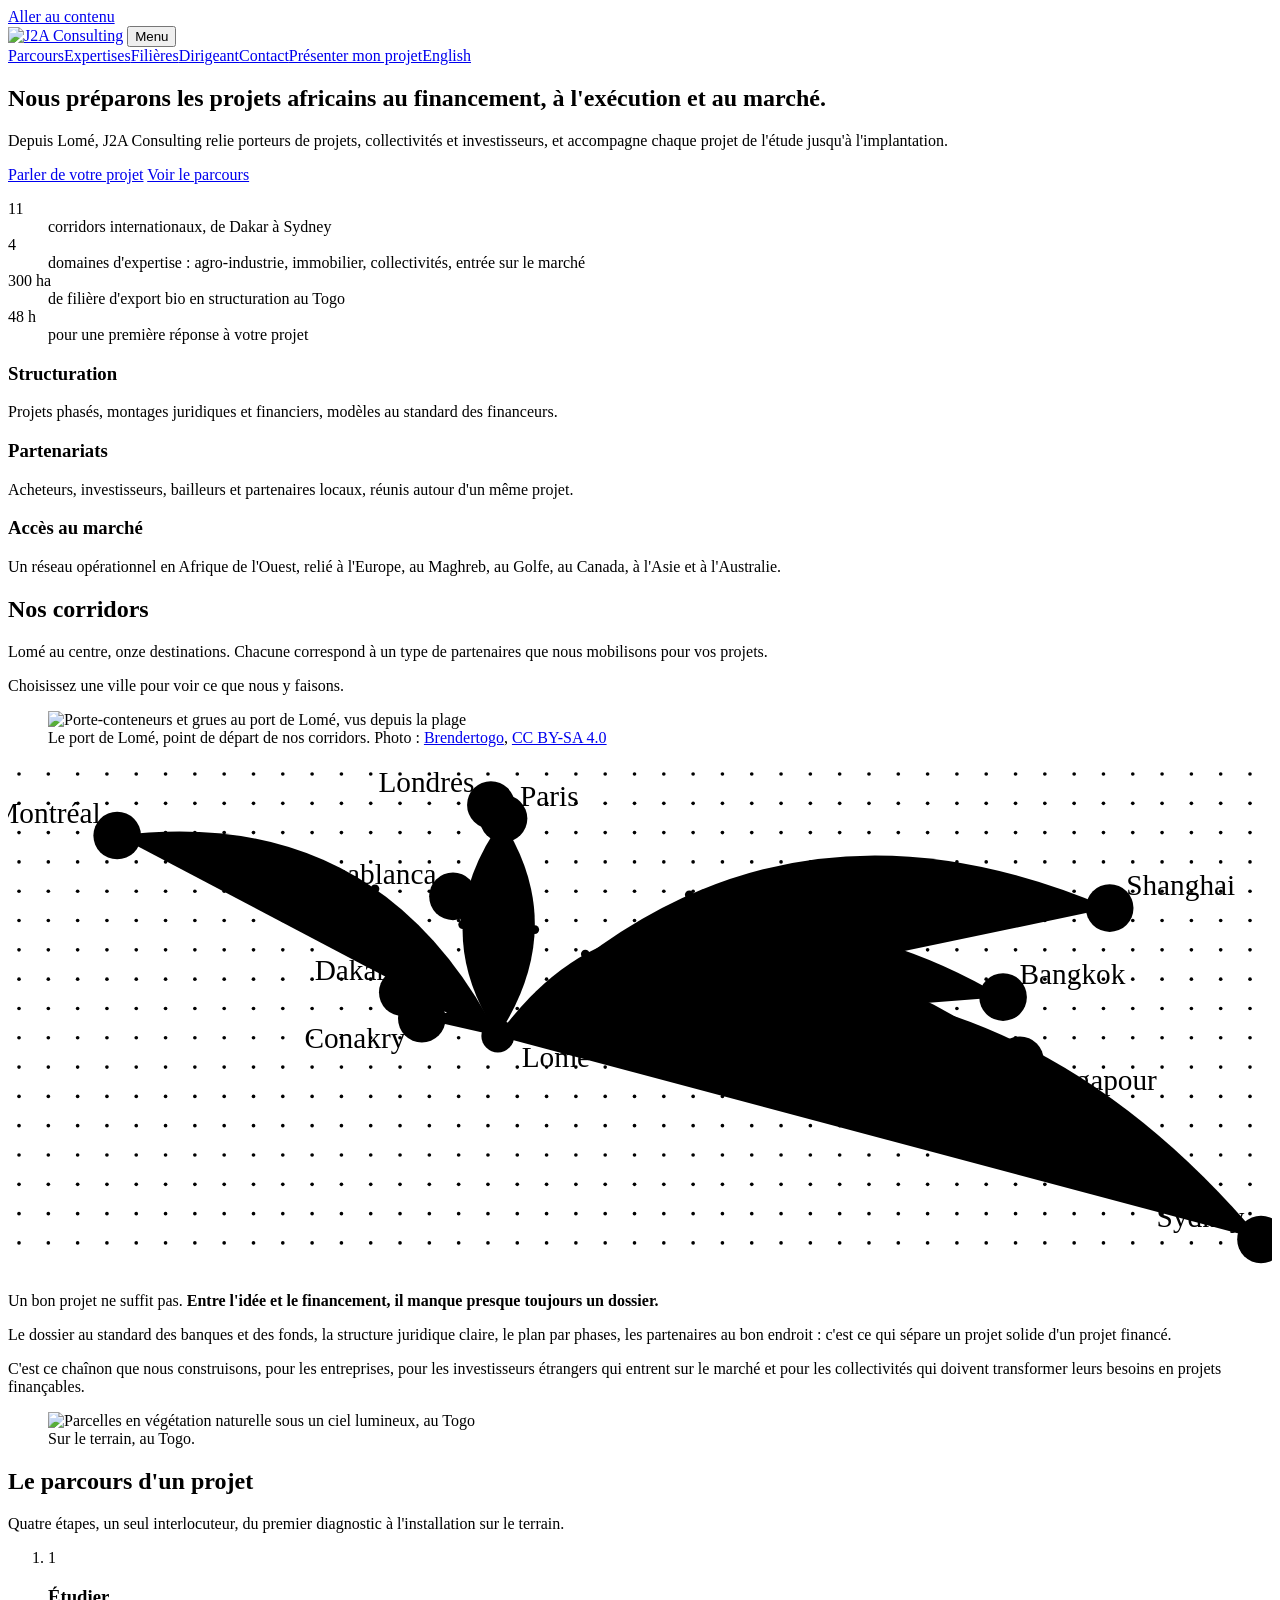
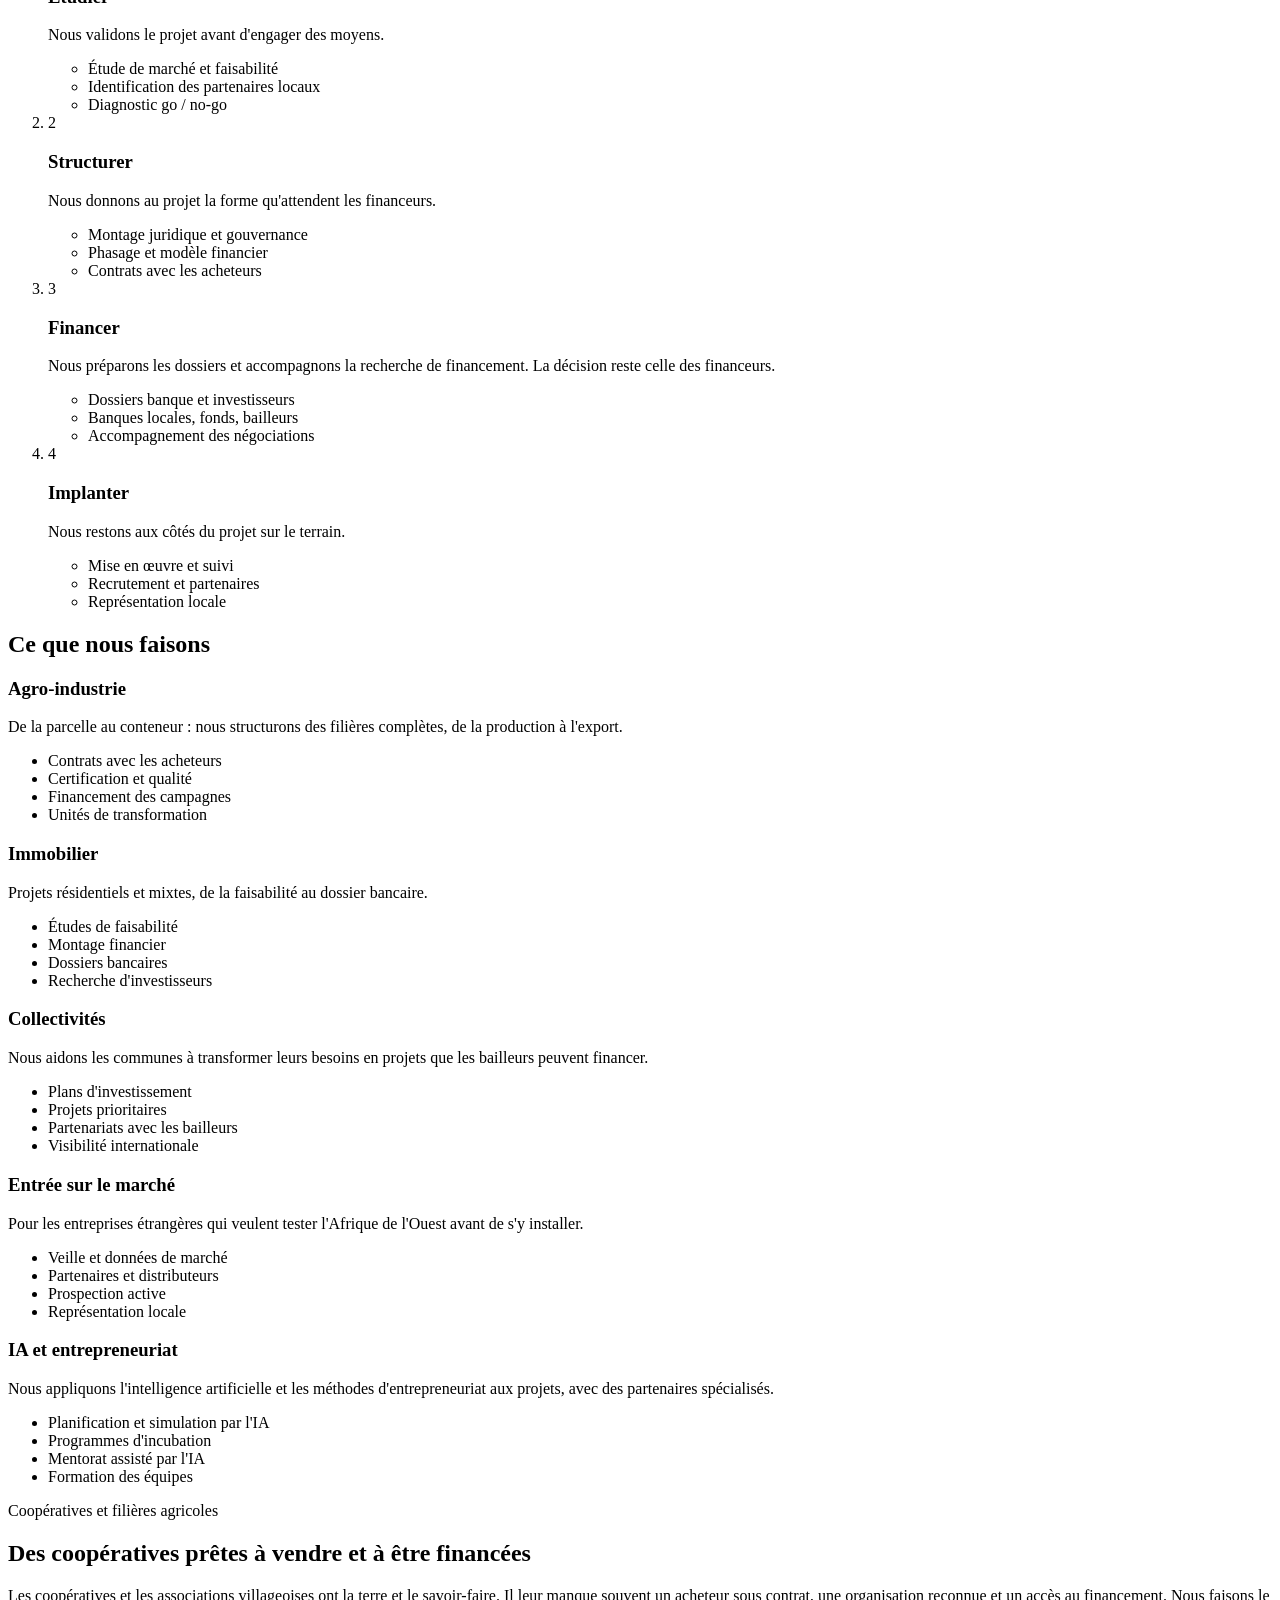
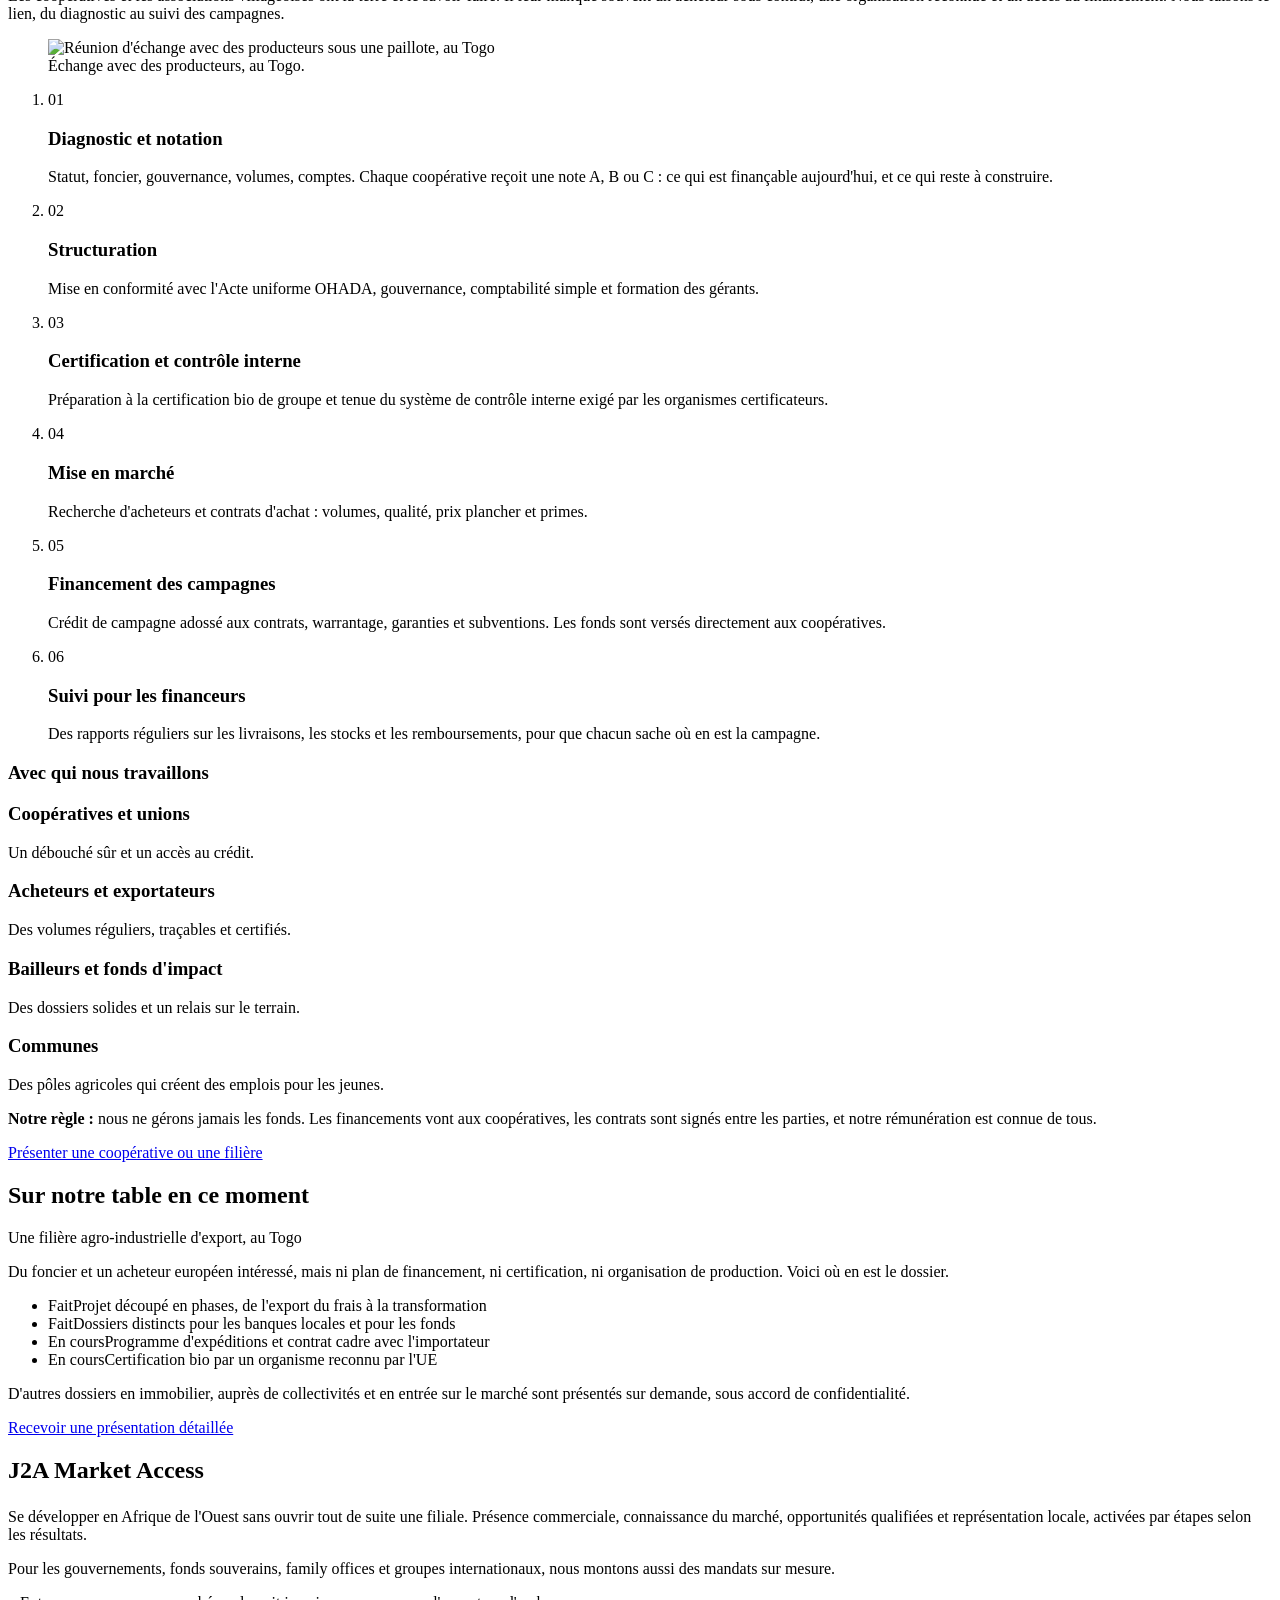
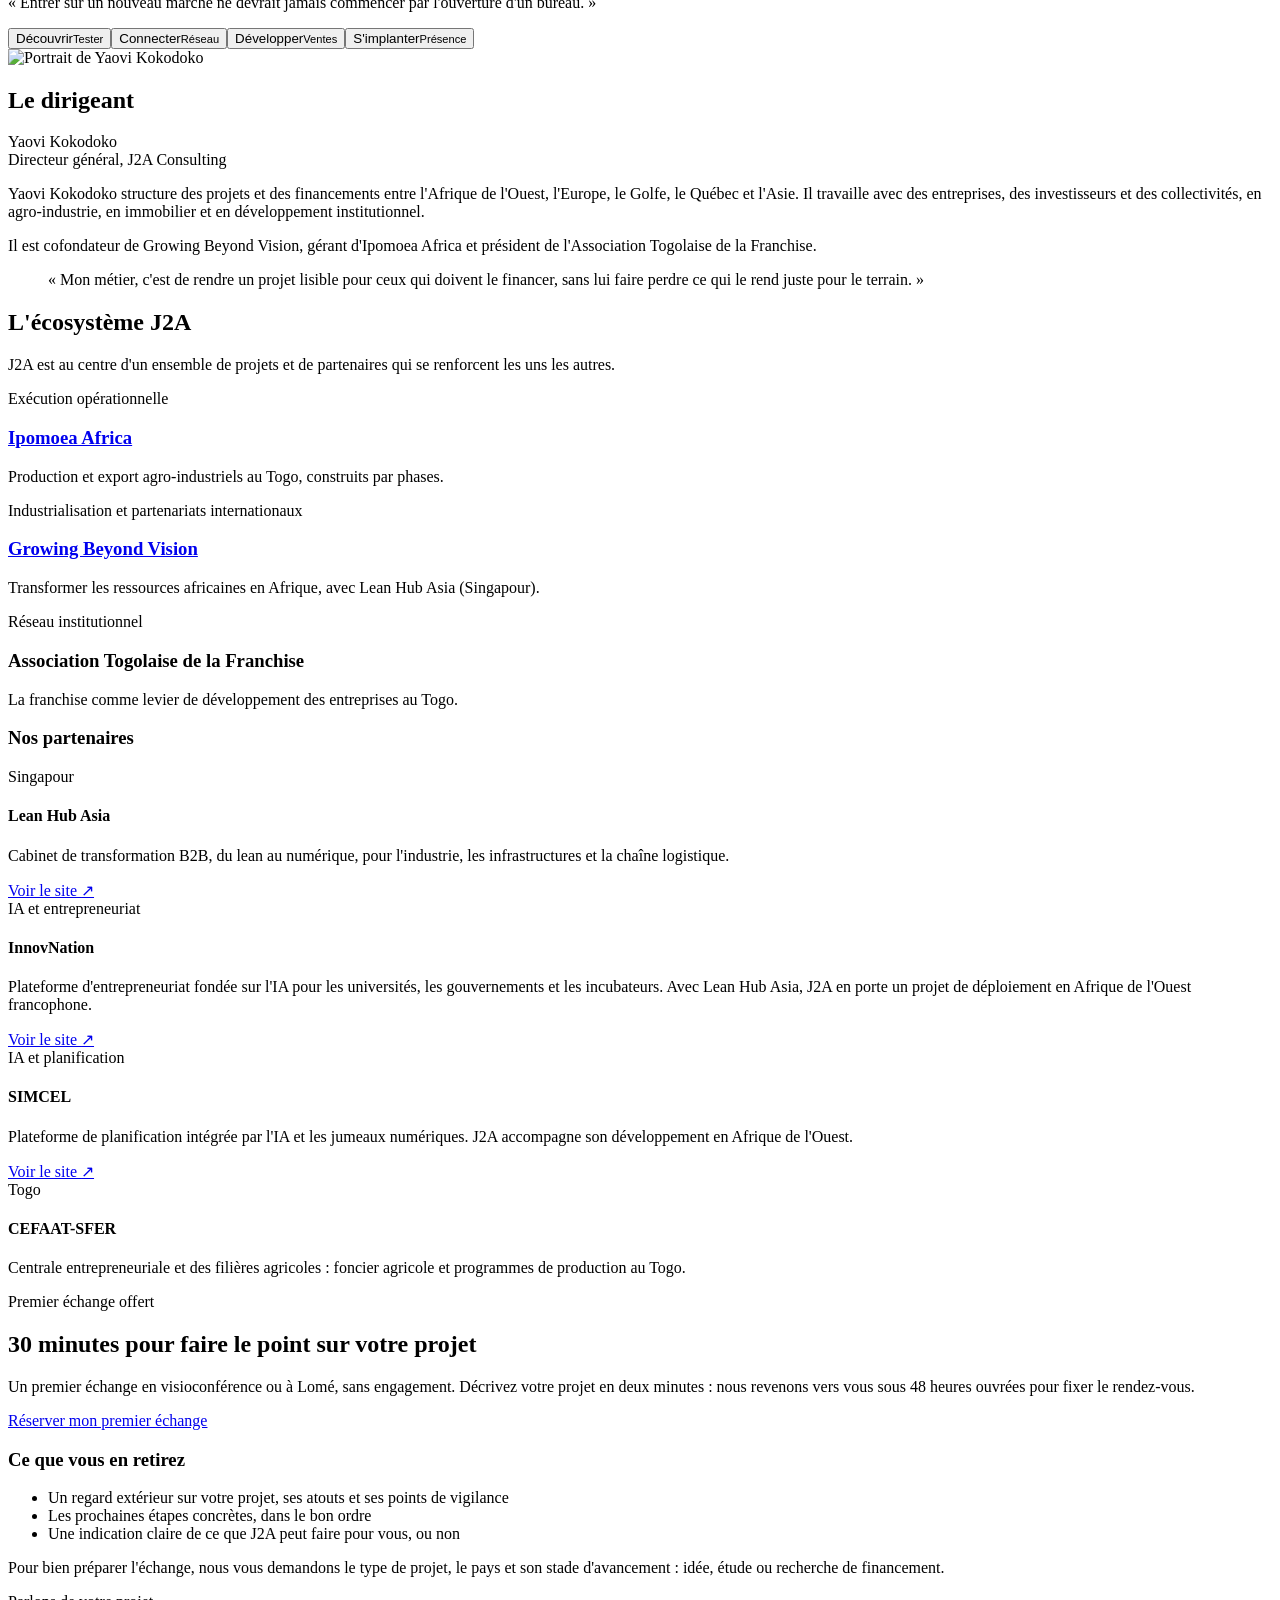
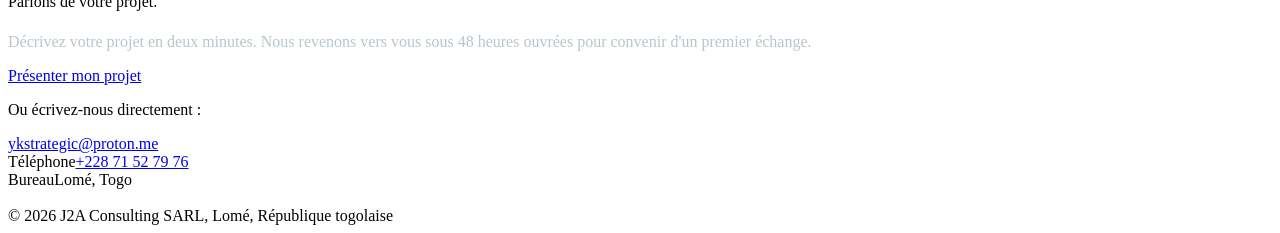
==== en/index.html @ 372fcda4 "Add files via upload" ====
<!doctype html>
<html lang="fr">
<head>
<meta charset="utf-8">
<meta name="viewport" content="width=device-width, initial-scale=1">
<title>J2A Consulting | Structuration de projets, préparation au financement et accès au marché en Afrique de l'Ouest</title>
<meta name="description" content="J2A Consulting, cabinet basé à Lomé, structure les projets, prépare les dossiers de financement et facilite l'accès aux marchés en Afrique de l'Ouest, en lien avec l'Europe, le Golfe, le Québec et l'Asie.">
<link rel="canonical" href="https://j2a4510.github.io/j2a-consulting/">
<meta property="og:type" content="website">
<meta property="og:url" content="https://j2a4510.github.io/j2a-consulting/">
<meta property="og:locale" content="fr_FR">
<meta property="og:site_name" content="J2A Consulting">
<meta name="twitter:card" content="summary_large_image">
<meta property="og:title" content="J2A Consulting | Structuration de projets, préparation au financement et accès au marché en Afrique de l'Ouest">
<meta property="og:description" content="J2A Consulting, cabinet basé à Lomé, structure les projets, prépare les dossiers de financement et facilite l'accès aux marchés en Afrique de l'Ouest, en lien avec l'Europe, le Golfe, le Québec et l'Asie.">
<meta property="og:image" content="https://j2a4510.github.io/j2a-consulting/assets/share.jpg">
<link rel="alternate" hreflang="fr" href="https://j2a4510.github.io/j2a-consulting/">
<link rel="alternate" hreflang="en" href="https://j2a4510.github.io/j2a-consulting/en/">
<link rel="alternate" hreflang="x-default" href="https://j2a4510.github.io/j2a-consulting/">
<link rel="icon" href="assets/logo.svg" type="image/svg+xml">
<link rel="preconnect" href="https://fonts.googleapis.com">
<link rel="preconnect" href="https://fonts.gstatic.com" crossorigin>
<link href="https://fonts.googleapis.com/css2?family=Fraunces:ital,opsz,wght@0,9..144,300;0,9..144,400;0,9..144,500;0,9..144,600;1,9..144,300;1,9..144,400&family=Inter:wght@400;500;600&display=swap" rel="stylesheet">
<link rel="stylesheet" href="assets/style.css?v=5722cd5d">
</head>
<body>
<a class="skip-link" href="#main">Aller au contenu</a>
<header class="site-head">
  <div class="wrap">
    <a class="brand" href="./"><img src="assets/logo.svg" alt="J2A Consulting"></a>
    <button class="menu-btn" aria-expanded="false" aria-controls="mainnav"><span class="sr">Menu</span><i></i><i></i></button>
    <nav class="nav" id="mainnav" aria-label="Navigation"><a href="#parcours">Parcours</a><a href="#expertises">Expertises</a><a href="#filieres">Filières</a><a href="#dirigeant">Dirigeant</a><a href="#contact">Contact</a><a class="nav-cta" href="https://tally.so/r/rDD17N" data-tally-open="rDD17N" data-tally-layout="modal" data-tally-width="640" data-tally-emoji-animation="none">Présenter mon projet</a><a class="lang" href="en/" lang="en">English</a></nav>
  </div>
</header>

<main id="main">
<section class="hero">
  <div class="wrap hero-grid">
    <div>
      <h1 class="reveal">Nous préparons les projets africains <span class="g">au financement, à l'exécution et au marché.</span></h1>
      <p class="lede reveal d2">Depuis Lomé, J2A Consulting relie porteurs de projets, collectivités et investisseurs, et accompagne chaque projet de l'étude jusqu'à l'implantation.</p>
      <div class="cta-row reveal d3">
        <a class="btn btn-gold" href="https://tally.so/r/rDD17N" data-tally-open="rDD17N" data-tally-layout="modal" data-tally-width="640" data-tally-emoji-animation="none">Parler de votre projet</a>
        <a class="btn btn-ghost" href="#parcours">Voir le parcours</a>
      </div>
    </div>
    <aside class="hero-figs reveal d4" aria-label="J2A en chiffres"><dl><div><dt>11</dt><dd>corridors internationaux, de Dakar à Sydney</dd></div><div><dt>4</dt><dd>domaines d'expertise : agro-industrie, immobilier, collectivités, entrée sur le marché</dd></div><div><dt>300 ha</dt><dd>de filière d'export bio en structuration au Togo</dd></div><div><dt>48 h</dt><dd>pour une première réponse à votre projet</dd></div></dl></aside>
  </div>
</section>

<section class="proof" aria-label="J2A">
  <div class="wrap proof-grid"><div class="proof-item"><h3>Structuration</h3><p>Projets phasés, montages juridiques et financiers, modèles au standard des financeurs.</p></div><div class="proof-item"><h3>Partenariats</h3><p>Acheteurs, investisseurs, bailleurs et partenaires locaux, réunis autour d'un même projet.</p></div><div class="proof-item"><h3>Accès au marché</h3><p>Un réseau opérationnel en Afrique de l'Ouest, relié à l'Europe, au Maghreb, au Golfe, au Canada, à l'Asie et à l'Australie.</p></div></div>
</section>

<section class="corridors">
  <div class="wrap corridors-grid">
    <div>
      <h2>Nos corridors</h2>
      <p class="corr-intro">Lomé au centre, onze destinations. Chacune correspond à un type de partenaires que nous mobilisons pour vos projets.</p>
      <div class="corridor-card" aria-live="polite"></div>
      <div class="corridor-hint">Choisissez une ville pour voir ce que nous y faisons.</div>
      <figure class="port-photo"><img src="assets/port-lome.jpg" alt="Porte-conteneurs et grues au port de Lomé, vus depuis la plage" width="1400" height="788" loading="lazy"><figcaption>Le port de Lomé, point de départ de nos corridors. <span class="credit">Photo : <a href="https://commons.wikimedia.org/wiki/File:Container_ships_at_Lome_port.jpg" target="_blank" rel="noopener">Brendertogo</a>, <a href="https://creativecommons.org/licenses/by-sa/4.0/" target="_blank" rel="noopener">CC BY-SA 4.0</a></span></figcaption></figure>
    </div>
    <div class="corridor"><svg viewBox="236 84 690 278" role="group" aria-label="Les corridors de J2A Consulting au départ de Lomé">
<circle class="grid-dot" cx="242" cy="90" r="1"/>
<circle class="grid-dot" cx="242" cy="106" r="1"/>
<circle class="grid-dot" cx="242" cy="122" r="1"/>
<circle class="grid-dot" cx="242" cy="138" r="1"/>
<circle class="grid-dot" cx="242" cy="154" r="1"/>
<circle class="grid-dot" cx="242" cy="170" r="1"/>
<circle class="grid-dot" cx="242" cy="186" r="1"/>
<circle class="grid-dot" cx="242" cy="202" r="1"/>
<circle class="grid-dot" cx="242" cy="218" r="1"/>
<circle class="grid-dot" cx="242" cy="234" r="1"/>
<circle class="grid-dot" cx="242" cy="250" r="1"/>
<circle class="grid-dot" cx="242" cy="266" r="1"/>
<circle class="grid-dot" cx="242" cy="282" r="1"/>
<circle class="grid-dot" cx="242" cy="298" r="1"/>
<circle class="grid-dot" cx="242" cy="314" r="1"/>
<circle class="grid-dot" cx="242" cy="330" r="1"/>
<circle class="grid-dot" cx="242" cy="346" r="1"/>
<circle class="grid-dot" cx="258" cy="90" r="1"/>
<circle class="grid-dot" cx="258" cy="106" r="1"/>
<circle class="grid-dot" cx="258" cy="122" r="1"/>
<circle class="grid-dot" cx="258" cy="138" r="1"/>
<circle class="grid-dot" cx="258" cy="154" r="1"/>
<circle class="grid-dot" cx="258" cy="170" r="1"/>
<circle class="grid-dot" cx="258" cy="186" r="1"/>
<circle class="grid-dot" cx="258" cy="202" r="1"/>
<circle class="grid-dot" cx="258" cy="218" r="1"/>
<circle class="grid-dot" cx="258" cy="234" r="1"/>
<circle class="grid-dot" cx="258" cy="250" r="1"/>
<circle class="grid-dot" cx="258" cy="266" r="1"/>
<circle class="grid-dot" cx="258" cy="282" r="1"/>
<circle class="grid-dot" cx="258" cy="298" r="1"/>
<circle class="grid-dot" cx="258" cy="314" r="1"/>
<circle class="grid-dot" cx="258" cy="330" r="1"/>
<circle class="grid-dot" cx="258" cy="346" r="1"/>
<circle class="grid-dot" cx="274" cy="90" r="1"/>
<circle class="grid-dot" cx="274" cy="106" r="1"/>
<circle class="grid-dot" cx="274" cy="122" r="1"/>
<circle class="grid-dot" cx="274" cy="138" r="1"/>
<circle class="grid-dot" cx="274" cy="154" r="1"/>
<circle class="grid-dot" cx="274" cy="170" r="1"/>
<circle class="grid-dot" cx="274" cy="186" r="1"/>
<circle class="grid-dot" cx="274" cy="202" r="1"/>
<circle class="grid-dot" cx="274" cy="218" r="1"/>
<circle class="grid-dot" cx="274" cy="234" r="1"/>
<circle class="grid-dot" cx="274" cy="250" r="1"/>
<circle class="grid-dot" cx="274" cy="266" r="1"/>
<circle class="grid-dot" cx="274" cy="282" r="1"/>
<circle class="grid-dot" cx="274" cy="298" r="1"/>
<circle class="grid-dot" cx="274" cy="314" r="1"/>
<circle class="grid-dot" cx="274" cy="330" r="1"/>
<circle class="grid-dot" cx="274" cy="346" r="1"/>
<circle class="grid-dot" cx="290" cy="90" r="1"/>
<circle class="grid-dot" cx="290" cy="106" r="1"/>
<circle class="grid-dot" cx="290" cy="122" r="1"/>
<circle class="grid-dot" cx="290" cy="138" r="1"/>
<circle class="grid-dot" cx="290" cy="154" r="1"/>
<circle class="grid-dot" cx="290" cy="170" r="1"/>
<circle class="grid-dot" cx="290" cy="186" r="1"/>
<circle class="grid-dot" cx="290" cy="202" r="1"/>
<circle class="grid-dot" cx="290" cy="218" r="1"/>
<circle class="grid-dot" cx="290" cy="234" r="1"/>
<circle class="grid-dot" cx="290" cy="250" r="1"/>
<circle class="grid-dot" cx="290" cy="266" r="1"/>
<circle class="grid-dot" cx="290" cy="282" r="1"/>
<circle class="grid-dot" cx="290" cy="298" r="1"/>
<circle class="grid-dot" cx="290" cy="314" r="1"/>
<circle class="grid-dot" cx="290" cy="330" r="1"/>
<circle class="grid-dot" cx="290" cy="346" r="1"/>
<circle class="grid-dot" cx="306" cy="90" r="1"/>
<circle class="grid-dot" cx="306" cy="106" r="1"/>
<circle class="grid-dot" cx="306" cy="122" r="1"/>
<circle class="grid-dot" cx="306" cy="138" r="1"/>
<circle class="grid-dot" cx="306" cy="154" r="1"/>
<circle class="grid-dot" cx="306" cy="170" r="1"/>
<circle class="grid-dot" cx="306" cy="186" r="1"/>
<circle class="grid-dot" cx="306" cy="202" r="1"/>
<circle class="grid-dot" cx="306" cy="218" r="1"/>
<circle class="grid-dot" cx="306" cy="234" r="1"/>
<circle class="grid-dot" cx="306" cy="250" r="1"/>
<circle class="grid-dot" cx="306" cy="266" r="1"/>
<circle class="grid-dot" cx="306" cy="282" r="1"/>
<circle class="grid-dot" cx="306" cy="298" r="1"/>
<circle class="grid-dot" cx="306" cy="314" r="1"/>
<circle class="grid-dot" cx="306" cy="330" r="1"/>
<circle class="grid-dot" cx="306" cy="346" r="1"/>
<circle class="grid-dot" cx="322" cy="90" r="1"/>
<circle class="grid-dot" cx="322" cy="106" r="1"/>
<circle class="grid-dot" cx="322" cy="122" r="1"/>
<circle class="grid-dot" cx="322" cy="138" r="1"/>
<circle class="grid-dot" cx="322" cy="154" r="1"/>
<circle class="grid-dot" cx="322" cy="170" r="1"/>
<circle class="grid-dot" cx="322" cy="186" r="1"/>
<circle class="grid-dot" cx="322" cy="202" r="1"/>
<circle class="grid-dot" cx="322" cy="218" r="1"/>
<circle class="grid-dot" cx="322" cy="234" r="1"/>
<circle class="grid-dot" cx="322" cy="250" r="1"/>
<circle class="grid-dot" cx="322" cy="266" r="1"/>
<circle class="grid-dot" cx="322" cy="282" r="1"/>
<circle class="grid-dot" cx="322" cy="298" r="1"/>
<circle class="grid-dot" cx="322" cy="314" r="1"/>
<circle class="grid-dot" cx="322" cy="330" r="1"/>
<circle class="grid-dot" cx="322" cy="346" r="1"/>
<circle class="grid-dot" cx="338" cy="90" r="1"/>
<circle class="grid-dot" cx="338" cy="106" r="1"/>
<circle class="grid-dot" cx="338" cy="122" r="1"/>
<circle class="grid-dot" cx="338" cy="138" r="1"/>
<circle class="grid-dot" cx="338" cy="154" r="1"/>
<circle class="grid-dot" cx="338" cy="170" r="1"/>
<circle class="grid-dot" cx="338" cy="186" r="1"/>
<circle class="grid-dot" cx="338" cy="202" r="1"/>
<circle class="grid-dot" cx="338" cy="218" r="1"/>
<circle class="grid-dot" cx="338" cy="234" r="1"/>
<circle class="grid-dot" cx="338" cy="250" r="1"/>
<circle class="grid-dot" cx="338" cy="266" r="1"/>
<circle class="grid-dot" cx="338" cy="282" r="1"/>
<circle class="grid-dot" cx="338" cy="298" r="1"/>
<circle class="grid-dot" cx="338" cy="314" r="1"/>
<circle class="grid-dot" cx="338" cy="330" r="1"/>
<circle class="grid-dot" cx="338" cy="346" r="1"/>
<circle class="grid-dot" cx="354" cy="90" r="1"/>
<circle class="grid-dot" cx="354" cy="106" r="1"/>
<circle class="grid-dot" cx="354" cy="122" r="1"/>
<circle class="grid-dot" cx="354" cy="138" r="1"/>
<circle class="grid-dot" cx="354" cy="154" r="1"/>
<circle class="grid-dot" cx="354" cy="170" r="1"/>
<circle class="grid-dot" cx="354" cy="186" r="1"/>
<circle class="grid-dot" cx="354" cy="202" r="1"/>
<circle class="grid-dot" cx="354" cy="218" r="1"/>
<circle class="grid-dot" cx="354" cy="234" r="1"/>
<circle class="grid-dot" cx="354" cy="250" r="1"/>
<circle class="grid-dot" cx="354" cy="266" r="1"/>
<circle class="grid-dot" cx="354" cy="282" r="1"/>
<circle class="grid-dot" cx="354" cy="298" r="1"/>
<circle class="grid-dot" cx="354" cy="314" r="1"/>
<circle class="grid-dot" cx="354" cy="330" r="1"/>
<circle class="grid-dot" cx="354" cy="346" r="1"/>
<circle class="grid-dot" cx="370" cy="90" r="1"/>
<circle class="grid-dot" cx="370" cy="106" r="1"/>
<circle class="grid-dot" cx="370" cy="122" r="1"/>
<circle class="grid-dot" cx="370" cy="138" r="1"/>
<circle class="grid-dot" cx="370" cy="154" r="1"/>
<circle class="grid-dot" cx="370" cy="170" r="1"/>
<circle class="grid-dot" cx="370" cy="186" r="1"/>
<circle class="grid-dot" cx="370" cy="202" r="1"/>
<circle class="grid-dot" cx="370" cy="218" r="1"/>
<circle class="grid-dot" cx="370" cy="234" r="1"/>
<circle class="grid-dot" cx="370" cy="250" r="1"/>
<circle class="grid-dot" cx="370" cy="266" r="1"/>
<circle class="grid-dot" cx="370" cy="282" r="1"/>
<circle class="grid-dot" cx="370" cy="298" r="1"/>
<circle class="grid-dot" cx="370" cy="314" r="1"/>
<circle class="grid-dot" cx="370" cy="330" r="1"/>
<circle class="grid-dot" cx="370" cy="346" r="1"/>
<circle class="grid-dot" cx="386" cy="90" r="1"/>
<circle class="grid-dot" cx="386" cy="106" r="1"/>
<circle class="grid-dot" cx="386" cy="122" r="1"/>
<circle class="grid-dot" cx="386" cy="138" r="1"/>
<circle class="grid-dot" cx="386" cy="154" r="1"/>
<circle class="grid-dot" cx="386" cy="170" r="1"/>
<circle class="grid-dot" cx="386" cy="186" r="1"/>
<circle class="grid-dot" cx="386" cy="202" r="1"/>
<circle class="grid-dot" cx="386" cy="218" r="1"/>
<circle class="grid-dot" cx="386" cy="234" r="1"/>
<circle class="grid-dot" cx="386" cy="250" r="1"/>
<circle class="grid-dot" cx="386" cy="266" r="1"/>
<circle class="grid-dot" cx="386" cy="282" r="1"/>
<circle class="grid-dot" cx="386" cy="298" r="1"/>
<circle class="grid-dot" cx="386" cy="314" r="1"/>
<circle class="grid-dot" cx="386" cy="330" r="1"/>
<circle class="grid-dot" cx="386" cy="346" r="1"/>
<circle class="grid-dot" cx="402" cy="90" r="1"/>
<circle class="grid-dot" cx="402" cy="106" r="1"/>
<circle class="grid-dot" cx="402" cy="122" r="1"/>
<circle class="grid-dot" cx="402" cy="138" r="1"/>
<circle class="grid-dot" cx="402" cy="154" r="1"/>
<circle class="grid-dot" cx="402" cy="170" r="1"/>
<circle class="grid-dot" cx="402" cy="186" r="1"/>
<circle class="grid-dot" cx="402" cy="202" r="1"/>
<circle class="grid-dot" cx="402" cy="218" r="1"/>
<circle class="grid-dot" cx="402" cy="234" r="1"/>
<circle class="grid-dot" cx="402" cy="250" r="1"/>
<circle class="grid-dot" cx="402" cy="266" r="1"/>
<circle class="grid-dot" cx="402" cy="282" r="1"/>
<circle class="grid-dot" cx="402" cy="298" r="1"/>
<circle class="grid-dot" cx="402" cy="314" r="1"/>
<circle class="grid-dot" cx="402" cy="330" r="1"/>
<circle class="grid-dot" cx="402" cy="346" r="1"/>
<circle class="grid-dot" cx="418" cy="90" r="1"/>
<circle class="grid-dot" cx="418" cy="106" r="1"/>
<circle class="grid-dot" cx="418" cy="122" r="1"/>
<circle class="grid-dot" cx="418" cy="138" r="1"/>
<circle class="grid-dot" cx="418" cy="154" r="1"/>
<circle class="grid-dot" cx="418" cy="170" r="1"/>
<circle class="grid-dot" cx="418" cy="186" r="1"/>
<circle class="grid-dot" cx="418" cy="202" r="1"/>
<circle class="grid-dot" cx="418" cy="218" r="1"/>
<circle class="grid-dot" cx="418" cy="234" r="1"/>
<circle class="grid-dot" cx="418" cy="250" r="1"/>
<circle class="grid-dot" cx="418" cy="266" r="1"/>
<circle class="grid-dot" cx="418" cy="282" r="1"/>
<circle class="grid-dot" cx="418" cy="298" r="1"/>
<circle class="grid-dot" cx="418" cy="314" r="1"/>
<circle class="grid-dot" cx="418" cy="330" r="1"/>
<circle class="grid-dot" cx="418" cy="346" r="1"/>
<circle class="grid-dot" cx="434" cy="90" r="1"/>
<circle class="grid-dot" cx="434" cy="106" r="1"/>
<circle class="grid-dot" cx="434" cy="122" r="1"/>
<circle class="grid-dot" cx="434" cy="138" r="1"/>
<circle class="grid-dot" cx="434" cy="154" r="1"/>
<circle class="grid-dot" cx="434" cy="170" r="1"/>
<circle class="grid-dot" cx="434" cy="186" r="1"/>
<circle class="grid-dot" cx="434" cy="202" r="1"/>
<circle class="grid-dot" cx="434" cy="218" r="1"/>
<circle class="grid-dot" cx="434" cy="234" r="1"/>
<circle class="grid-dot" cx="434" cy="250" r="1"/>
<circle class="grid-dot" cx="434" cy="266" r="1"/>
<circle class="grid-dot" cx="434" cy="282" r="1"/>
<circle class="grid-dot" cx="434" cy="298" r="1"/>
<circle class="grid-dot" cx="434" cy="314" r="1"/>
<circle class="grid-dot" cx="434" cy="330" r="1"/>
<circle class="grid-dot" cx="434" cy="346" r="1"/>
<circle class="grid-dot" cx="450" cy="90" r="1"/>
<circle class="grid-dot" cx="450" cy="106" r="1"/>
<circle class="grid-dot" cx="450" cy="122" r="1"/>
<circle class="grid-dot" cx="450" cy="138" r="1"/>
<circle class="grid-dot" cx="450" cy="154" r="1"/>
<circle class="grid-dot" cx="450" cy="170" r="1"/>
<circle class="grid-dot" cx="450" cy="186" r="1"/>
<circle class="grid-dot" cx="450" cy="202" r="1"/>
<circle class="grid-dot" cx="450" cy="218" r="1"/>
<circle class="grid-dot" cx="450" cy="234" r="1"/>
<circle class="grid-dot" cx="450" cy="250" r="1"/>
<circle class="grid-dot" cx="450" cy="266" r="1"/>
<circle class="grid-dot" cx="450" cy="282" r="1"/>
<circle class="grid-dot" cx="450" cy="298" r="1"/>
<circle class="grid-dot" cx="450" cy="314" r="1"/>
<circle class="grid-dot" cx="450" cy="330" r="1"/>
<circle class="grid-dot" cx="450" cy="346" r="1"/>
<circle class="grid-dot" cx="466" cy="90" r="1"/>
<circle class="grid-dot" cx="466" cy="106" r="1"/>
<circle class="grid-dot" cx="466" cy="122" r="1"/>
<circle class="grid-dot" cx="466" cy="138" r="1"/>
<circle class="grid-dot" cx="466" cy="154" r="1"/>
<circle class="grid-dot" cx="466" cy="170" r="1"/>
<circle class="grid-dot" cx="466" cy="186" r="1"/>
<circle class="grid-dot" cx="466" cy="202" r="1"/>
<circle class="grid-dot" cx="466" cy="218" r="1"/>
<circle class="grid-dot" cx="466" cy="234" r="1"/>
<circle class="grid-dot" cx="466" cy="250" r="1"/>
<circle class="grid-dot" cx="466" cy="266" r="1"/>
<circle class="grid-dot" cx="466" cy="282" r="1"/>
<circle class="grid-dot" cx="466" cy="298" r="1"/>
<circle class="grid-dot" cx="466" cy="314" r="1"/>
<circle class="grid-dot" cx="466" cy="330" r="1"/>
<circle class="grid-dot" cx="466" cy="346" r="1"/>
<circle class="grid-dot" cx="482" cy="90" r="1"/>
<circle class="grid-dot" cx="482" cy="106" r="1"/>
<circle class="grid-dot" cx="482" cy="122" r="1"/>
<circle class="grid-dot" cx="482" cy="138" r="1"/>
<circle class="grid-dot" cx="482" cy="154" r="1"/>
<circle class="grid-dot" cx="482" cy="170" r="1"/>
<circle class="grid-dot" cx="482" cy="186" r="1"/>
<circle class="grid-dot" cx="482" cy="202" r="1"/>
<circle class="grid-dot" cx="482" cy="218" r="1"/>
<circle class="grid-dot" cx="482" cy="234" r="1"/>
<circle class="grid-dot" cx="482" cy="250" r="1"/>
<circle class="grid-dot" cx="482" cy="266" r="1"/>
<circle class="grid-dot" cx="482" cy="282" r="1"/>
<circle class="grid-dot" cx="482" cy="298" r="1"/>
<circle class="grid-dot" cx="482" cy="314" r="1"/>
<circle class="grid-dot" cx="482" cy="330" r="1"/>
<circle class="grid-dot" cx="482" cy="346" r="1"/>
<circle class="grid-dot" cx="498" cy="90" r="1"/>
<circle class="grid-dot" cx="498" cy="106" r="1"/>
<circle class="grid-dot" cx="498" cy="122" r="1"/>
<circle class="grid-dot" cx="498" cy="138" r="1"/>
<circle class="grid-dot" cx="498" cy="154" r="1"/>
<circle class="grid-dot" cx="498" cy="170" r="1"/>
<circle class="grid-dot" cx="498" cy="186" r="1"/>
<circle class="grid-dot" cx="498" cy="202" r="1"/>
<circle class="grid-dot" cx="498" cy="218" r="1"/>
<circle class="grid-dot" cx="498" cy="234" r="1"/>
<circle class="grid-dot" cx="498" cy="250" r="1"/>
<circle class="grid-dot" cx="498" cy="266" r="1"/>
<circle class="grid-dot" cx="498" cy="282" r="1"/>
<circle class="grid-dot" cx="498" cy="298" r="1"/>
<circle class="grid-dot" cx="498" cy="314" r="1"/>
<circle class="grid-dot" cx="498" cy="330" r="1"/>
<circle class="grid-dot" cx="498" cy="346" r="1"/>
<circle class="grid-dot" cx="514" cy="90" r="1"/>
<circle class="grid-dot" cx="514" cy="106" r="1"/>
<circle class="grid-dot" cx="514" cy="122" r="1"/>
<circle class="grid-dot" cx="514" cy="138" r="1"/>
<circle class="grid-dot" cx="514" cy="154" r="1"/>
<circle class="grid-dot" cx="514" cy="170" r="1"/>
<circle class="grid-dot" cx="514" cy="186" r="1"/>
<circle class="grid-dot" cx="514" cy="202" r="1"/>
<circle class="grid-dot" cx="514" cy="218" r="1"/>
<circle class="grid-dot" cx="514" cy="234" r="1"/>
<circle class="grid-dot" cx="514" cy="250" r="1"/>
<circle class="grid-dot" cx="514" cy="266" r="1"/>
<circle class="grid-dot" cx="514" cy="282" r="1"/>
<circle class="grid-dot" cx="514" cy="298" r="1"/>
<circle class="grid-dot" cx="514" cy="314" r="1"/>
<circle class="grid-dot" cx="514" cy="330" r="1"/>
<circle class="grid-dot" cx="514" cy="346" r="1"/>
<circle class="grid-dot" cx="530" cy="90" r="1"/>
<circle class="grid-dot" cx="530" cy="106" r="1"/>
<circle class="grid-dot" cx="530" cy="122" r="1"/>
<circle class="grid-dot" cx="530" cy="138" r="1"/>
<circle class="grid-dot" cx="530" cy="154" r="1"/>
<circle class="grid-dot" cx="530" cy="170" r="1"/>
<circle class="grid-dot" cx="530" cy="186" r="1"/>
<circle class="grid-dot" cx="530" cy="202" r="1"/>
<circle class="grid-dot" cx="530" cy="218" r="1"/>
<circle class="grid-dot" cx="530" cy="234" r="1"/>
<circle class="grid-dot" cx="530" cy="250" r="1"/>
<circle class="grid-dot" cx="530" cy="266" r="1"/>
<circle class="grid-dot" cx="530" cy="282" r="1"/>
<circle class="grid-dot" cx="530" cy="298" r="1"/>
<circle class="grid-dot" cx="530" cy="314" r="1"/>
<circle class="grid-dot" cx="530" cy="330" r="1"/>
<circle class="grid-dot" cx="530" cy="346" r="1"/>
<circle class="grid-dot" cx="546" cy="90" r="1"/>
<circle class="grid-dot" cx="546" cy="106" r="1"/>
<circle class="grid-dot" cx="546" cy="122" r="1"/>
<circle class="grid-dot" cx="546" cy="138" r="1"/>
<circle class="grid-dot" cx="546" cy="154" r="1"/>
<circle class="grid-dot" cx="546" cy="170" r="1"/>
<circle class="grid-dot" cx="546" cy="186" r="1"/>
<circle class="grid-dot" cx="546" cy="202" r="1"/>
<circle class="grid-dot" cx="546" cy="218" r="1"/>
<circle class="grid-dot" cx="546" cy="234" r="1"/>
<circle class="grid-dot" cx="546" cy="250" r="1"/>
<circle class="grid-dot" cx="546" cy="266" r="1"/>
<circle class="grid-dot" cx="546" cy="282" r="1"/>
<circle class="grid-dot" cx="546" cy="298" r="1"/>
<circle class="grid-dot" cx="546" cy="314" r="1"/>
<circle class="grid-dot" cx="546" cy="330" r="1"/>
<circle class="grid-dot" cx="546" cy="346" r="1"/>
<circle class="grid-dot" cx="562" cy="90" r="1"/>
<circle class="grid-dot" cx="562" cy="106" r="1"/>
<circle class="grid-dot" cx="562" cy="122" r="1"/>
<circle class="grid-dot" cx="562" cy="138" r="1"/>
<circle class="grid-dot" cx="562" cy="154" r="1"/>
<circle class="grid-dot" cx="562" cy="170" r="1"/>
<circle class="grid-dot" cx="562" cy="186" r="1"/>
<circle class="grid-dot" cx="562" cy="202" r="1"/>
<circle class="grid-dot" cx="562" cy="218" r="1"/>
<circle class="grid-dot" cx="562" cy="234" r="1"/>
<circle class="grid-dot" cx="562" cy="250" r="1"/>
<circle class="grid-dot" cx="562" cy="266" r="1"/>
<circle class="grid-dot" cx="562" cy="282" r="1"/>
<circle class="grid-dot" cx="562" cy="298" r="1"/>
<circle class="grid-dot" cx="562" cy="314" r="1"/>
<circle class="grid-dot" cx="562" cy="330" r="1"/>
<circle class="grid-dot" cx="562" cy="346" r="1"/>
<circle class="grid-dot" cx="578" cy="90" r="1"/>
<circle class="grid-dot" cx="578" cy="106" r="1"/>
<circle class="grid-dot" cx="578" cy="122" r="1"/>
<circle class="grid-dot" cx="578" cy="138" r="1"/>
<circle class="grid-dot" cx="578" cy="154" r="1"/>
<circle class="grid-dot" cx="578" cy="170" r="1"/>
<circle class="grid-dot" cx="578" cy="186" r="1"/>
<circle class="grid-dot" cx="578" cy="202" r="1"/>
<circle class="grid-dot" cx="578" cy="218" r="1"/>
<circle class="grid-dot" cx="578" cy="234" r="1"/>
<circle class="grid-dot" cx="578" cy="250" r="1"/>
<circle class="grid-dot" cx="578" cy="266" r="1"/>
<circle class="grid-dot" cx="578" cy="282" r="1"/>
<circle class="grid-dot" cx="578" cy="298" r="1"/>
<circle class="grid-dot" cx="578" cy="314" r="1"/>
<circle class="grid-dot" cx="578" cy="330" r="1"/>
<circle class="grid-dot" cx="578" cy="346" r="1"/>
<circle class="grid-dot" cx="594" cy="90" r="1"/>
<circle class="grid-dot" cx="594" cy="106" r="1"/>
<circle class="grid-dot" cx="594" cy="122" r="1"/>
<circle class="grid-dot" cx="594" cy="138" r="1"/>
<circle class="grid-dot" cx="594" cy="154" r="1"/>
<circle class="grid-dot" cx="594" cy="170" r="1"/>
<circle class="grid-dot" cx="594" cy="186" r="1"/>
<circle class="grid-dot" cx="594" cy="202" r="1"/>
<circle class="grid-dot" cx="594" cy="218" r="1"/>
<circle class="grid-dot" cx="594" cy="234" r="1"/>
<circle class="grid-dot" cx="594" cy="250" r="1"/>
<circle class="grid-dot" cx="594" cy="266" r="1"/>
<circle class="grid-dot" cx="594" cy="282" r="1"/>
<circle class="grid-dot" cx="594" cy="298" r="1"/>
<circle class="grid-dot" cx="594" cy="314" r="1"/>
<circle class="grid-dot" cx="594" cy="330" r="1"/>
<circle class="grid-dot" cx="594" cy="346" r="1"/>
<circle class="grid-dot" cx="610" cy="90" r="1"/>
<circle class="grid-dot" cx="610" cy="106" r="1"/>
<circle class="grid-dot" cx="610" cy="122" r="1"/>
<circle class="grid-dot" cx="610" cy="138" r="1"/>
<circle class="grid-dot" cx="610" cy="154" r="1"/>
<circle class="grid-dot" cx="610" cy="170" r="1"/>
<circle class="grid-dot" cx="610" cy="186" r="1"/>
<circle class="grid-dot" cx="610" cy="202" r="1"/>
<circle class="grid-dot" cx="610" cy="218" r="1"/>
<circle class="grid-dot" cx="610" cy="234" r="1"/>
<circle class="grid-dot" cx="610" cy="250" r="1"/>
<circle class="grid-dot" cx="610" cy="266" r="1"/>
<circle class="grid-dot" cx="610" cy="282" r="1"/>
<circle class="grid-dot" cx="610" cy="298" r="1"/>
<circle class="grid-dot" cx="610" cy="314" r="1"/>
<circle class="grid-dot" cx="610" cy="330" r="1"/>
<circle class="grid-dot" cx="610" cy="346" r="1"/>
<circle class="grid-dot" cx="626" cy="90" r="1"/>
<circle class="grid-dot" cx="626" cy="106" r="1"/>
<circle class="grid-dot" cx="626" cy="122" r="1"/>
<circle class="grid-dot" cx="626" cy="138" r="1"/>
<circle class="grid-dot" cx="626" cy="154" r="1"/>
<circle class="grid-dot" cx="626" cy="170" r="1"/>
<circle class="grid-dot" cx="626" cy="186" r="1"/>
<circle class="grid-dot" cx="626" cy="202" r="1"/>
<circle class="grid-dot" cx="626" cy="218" r="1"/>
<circle class="grid-dot" cx="626" cy="234" r="1"/>
<circle class="grid-dot" cx="626" cy="250" r="1"/>
<circle class="grid-dot" cx="626" cy="266" r="1"/>
<circle class="grid-dot" cx="626" cy="282" r="1"/>
<circle class="grid-dot" cx="626" cy="298" r="1"/>
<circle class="grid-dot" cx="626" cy="314" r="1"/>
<circle class="grid-dot" cx="626" cy="330" r="1"/>
<circle class="grid-dot" cx="626" cy="346" r="1"/>
<circle class="grid-dot" cx="642" cy="90" r="1"/>
<circle class="grid-dot" cx="642" cy="106" r="1"/>
<circle class="grid-dot" cx="642" cy="122" r="1"/>
<circle class="grid-dot" cx="642" cy="138" r="1"/>
<circle class="grid-dot" cx="642" cy="154" r="1"/>
<circle class="grid-dot" cx="642" cy="170" r="1"/>
<circle class="grid-dot" cx="642" cy="186" r="1"/>
<circle class="grid-dot" cx="642" cy="202" r="1"/>
<circle class="grid-dot" cx="642" cy="218" r="1"/>
<circle class="grid-dot" cx="642" cy="234" r="1"/>
<circle class="grid-dot" cx="642" cy="250" r="1"/>
<circle class="grid-dot" cx="642" cy="266" r="1"/>
<circle class="grid-dot" cx="642" cy="282" r="1"/>
<circle class="grid-dot" cx="642" cy="298" r="1"/>
<circle class="grid-dot" cx="642" cy="314" r="1"/>
<circle class="grid-dot" cx="642" cy="330" r="1"/>
<circle class="grid-dot" cx="642" cy="346" r="1"/>
<circle class="grid-dot" cx="658" cy="90" r="1"/>
<circle class="grid-dot" cx="658" cy="106" r="1"/>
<circle class="grid-dot" cx="658" cy="122" r="1"/>
<circle class="grid-dot" cx="658" cy="138" r="1"/>
<circle class="grid-dot" cx="658" cy="154" r="1"/>
<circle class="grid-dot" cx="658" cy="170" r="1"/>
<circle class="grid-dot" cx="658" cy="186" r="1"/>
<circle class="grid-dot" cx="658" cy="202" r="1"/>
<circle class="grid-dot" cx="658" cy="218" r="1"/>
<circle class="grid-dot" cx="658" cy="234" r="1"/>
<circle class="grid-dot" cx="658" cy="250" r="1"/>
<circle class="grid-dot" cx="658" cy="266" r="1"/>
<circle class="grid-dot" cx="658" cy="282" r="1"/>
<circle class="grid-dot" cx="658" cy="298" r="1"/>
<circle class="grid-dot" cx="658" cy="314" r="1"/>
<circle class="grid-dot" cx="658" cy="330" r="1"/>
<circle class="grid-dot" cx="658" cy="346" r="1"/>
<circle class="grid-dot" cx="674" cy="90" r="1"/>
<circle class="grid-dot" cx="674" cy="106" r="1"/>
<circle class="grid-dot" cx="674" cy="122" r="1"/>
<circle class="grid-dot" cx="674" cy="138" r="1"/>
<circle class="grid-dot" cx="674" cy="154" r="1"/>
<circle class="grid-dot" cx="674" cy="170" r="1"/>
<circle class="grid-dot" cx="674" cy="186" r="1"/>
<circle class="grid-dot" cx="674" cy="202" r="1"/>
<circle class="grid-dot" cx="674" cy="218" r="1"/>
<circle class="grid-dot" cx="674" cy="234" r="1"/>
<circle class="grid-dot" cx="674" cy="250" r="1"/>
<circle class="grid-dot" cx="674" cy="266" r="1"/>
<circle class="grid-dot" cx="674" cy="282" r="1"/>
<circle class="grid-dot" cx="674" cy="298" r="1"/>
<circle class="grid-dot" cx="674" cy="314" r="1"/>
<circle class="grid-dot" cx="674" cy="330" r="1"/>
<circle class="grid-dot" cx="674" cy="346" r="1"/>
<circle class="grid-dot" cx="690" cy="90" r="1"/>
<circle class="grid-dot" cx="690" cy="106" r="1"/>
<circle class="grid-dot" cx="690" cy="122" r="1"/>
<circle class="grid-dot" cx="690" cy="138" r="1"/>
<circle class="grid-dot" cx="690" cy="154" r="1"/>
<circle class="grid-dot" cx="690" cy="170" r="1"/>
<circle class="grid-dot" cx="690" cy="186" r="1"/>
<circle class="grid-dot" cx="690" cy="202" r="1"/>
<circle class="grid-dot" cx="690" cy="218" r="1"/>
<circle class="grid-dot" cx="690" cy="234" r="1"/>
<circle class="grid-dot" cx="690" cy="250" r="1"/>
<circle class="grid-dot" cx="690" cy="266" r="1"/>
<circle class="grid-dot" cx="690" cy="282" r="1"/>
<circle class="grid-dot" cx="690" cy="298" r="1"/>
<circle class="grid-dot" cx="690" cy="314" r="1"/>
<circle class="grid-dot" cx="690" cy="330" r="1"/>
<circle class="grid-dot" cx="690" cy="346" r="1"/>
<circle class="grid-dot" cx="706" cy="90" r="1"/>
<circle class="grid-dot" cx="706" cy="106" r="1"/>
<circle class="grid-dot" cx="706" cy="122" r="1"/>
<circle class="grid-dot" cx="706" cy="138" r="1"/>
<circle class="grid-dot" cx="706" cy="154" r="1"/>
<circle class="grid-dot" cx="706" cy="170" r="1"/>
<circle class="grid-dot" cx="706" cy="186" r="1"/>
<circle class="grid-dot" cx="706" cy="202" r="1"/>
<circle class="grid-dot" cx="706" cy="218" r="1"/>
<circle class="grid-dot" cx="706" cy="234" r="1"/>
<circle class="grid-dot" cx="706" cy="250" r="1"/>
<circle class="grid-dot" cx="706" cy="266" r="1"/>
<circle class="grid-dot" cx="706" cy="282" r="1"/>
<circle class="grid-dot" cx="706" cy="298" r="1"/>
<circle class="grid-dot" cx="706" cy="314" r="1"/>
<circle class="grid-dot" cx="706" cy="330" r="1"/>
<circle class="grid-dot" cx="706" cy="346" r="1"/>
<circle class="grid-dot" cx="722" cy="90" r="1"/>
<circle class="grid-dot" cx="722" cy="106" r="1"/>
<circle class="grid-dot" cx="722" cy="122" r="1"/>
<circle class="grid-dot" cx="722" cy="138" r="1"/>
<circle class="grid-dot" cx="722" cy="154" r="1"/>
<circle class="grid-dot" cx="722" cy="170" r="1"/>
<circle class="grid-dot" cx="722" cy="186" r="1"/>
<circle class="grid-dot" cx="722" cy="202" r="1"/>
<circle class="grid-dot" cx="722" cy="218" r="1"/>
<circle class="grid-dot" cx="722" cy="234" r="1"/>
<circle class="grid-dot" cx="722" cy="250" r="1"/>
<circle class="grid-dot" cx="722" cy="266" r="1"/>
<circle class="grid-dot" cx="722" cy="282" r="1"/>
<circle class="grid-dot" cx="722" cy="298" r="1"/>
<circle class="grid-dot" cx="722" cy="314" r="1"/>
<circle class="grid-dot" cx="722" cy="330" r="1"/>
<circle class="grid-dot" cx="722" cy="346" r="1"/>
<circle class="grid-dot" cx="738" cy="90" r="1"/>
<circle class="grid-dot" cx="738" cy="106" r="1"/>
<circle class="grid-dot" cx="738" cy="122" r="1"/>
<circle class="grid-dot" cx="738" cy="138" r="1"/>
<circle class="grid-dot" cx="738" cy="154" r="1"/>
<circle class="grid-dot" cx="738" cy="170" r="1"/>
<circle class="grid-dot" cx="738" cy="186" r="1"/>
<circle class="grid-dot" cx="738" cy="202" r="1"/>
<circle class="grid-dot" cx="738" cy="218" r="1"/>
<circle class="grid-dot" cx="738" cy="234" r="1"/>
<circle class="grid-dot" cx="738" cy="250" r="1"/>
<circle class="grid-dot" cx="738" cy="266" r="1"/>
<circle class="grid-dot" cx="738" cy="282" r="1"/>
<circle class="grid-dot" cx="738" cy="298" r="1"/>
<circle class="grid-dot" cx="738" cy="314" r="1"/>
<circle class="grid-dot" cx="738" cy="330" r="1"/>
<circle class="grid-dot" cx="738" cy="346" r="1"/>
<circle class="grid-dot" cx="754" cy="90" r="1"/>
<circle class="grid-dot" cx="754" cy="106" r="1"/>
<circle class="grid-dot" cx="754" cy="122" r="1"/>
<circle class="grid-dot" cx="754" cy="138" r="1"/>
<circle class="grid-dot" cx="754" cy="154" r="1"/>
<circle class="grid-dot" cx="754" cy="170" r="1"/>
<circle class="grid-dot" cx="754" cy="186" r="1"/>
<circle class="grid-dot" cx="754" cy="202" r="1"/>
<circle class="grid-dot" cx="754" cy="218" r="1"/>
<circle class="grid-dot" cx="754" cy="234" r="1"/>
<circle class="grid-dot" cx="754" cy="250" r="1"/>
<circle class="grid-dot" cx="754" cy="266" r="1"/>
<circle class="grid-dot" cx="754" cy="282" r="1"/>
<circle class="grid-dot" cx="754" cy="298" r="1"/>
<circle class="grid-dot" cx="754" cy="314" r="1"/>
<circle class="grid-dot" cx="754" cy="330" r="1"/>
<circle class="grid-dot" cx="754" cy="346" r="1"/>
<circle class="grid-dot" cx="770" cy="90" r="1"/>
<circle class="grid-dot" cx="770" cy="106" r="1"/>
<circle class="grid-dot" cx="770" cy="122" r="1"/>
<circle class="grid-dot" cx="770" cy="138" r="1"/>
<circle class="grid-dot" cx="770" cy="154" r="1"/>
<circle class="grid-dot" cx="770" cy="170" r="1"/>
<circle class="grid-dot" cx="770" cy="186" r="1"/>
<circle class="grid-dot" cx="770" cy="202" r="1"/>
<circle class="grid-dot" cx="770" cy="218" r="1"/>
<circle class="grid-dot" cx="770" cy="234" r="1"/>
<circle class="grid-dot" cx="770" cy="250" r="1"/>
<circle class="grid-dot" cx="770" cy="266" r="1"/>
<circle class="grid-dot" cx="770" cy="282" r="1"/>
<circle class="grid-dot" cx="770" cy="298" r="1"/>
<circle class="grid-dot" cx="770" cy="314" r="1"/>
<circle class="grid-dot" cx="770" cy="330" r="1"/>
<circle class="grid-dot" cx="770" cy="346" r="1"/>
<circle class="grid-dot" cx="786" cy="90" r="1"/>
<circle class="grid-dot" cx="786" cy="106" r="1"/>
<circle class="grid-dot" cx="786" cy="122" r="1"/>
<circle class="grid-dot" cx="786" cy="138" r="1"/>
<circle class="grid-dot" cx="786" cy="154" r="1"/>
<circle class="grid-dot" cx="786" cy="170" r="1"/>
<circle class="grid-dot" cx="786" cy="186" r="1"/>
<circle class="grid-dot" cx="786" cy="202" r="1"/>
<circle class="grid-dot" cx="786" cy="218" r="1"/>
<circle class="grid-dot" cx="786" cy="234" r="1"/>
<circle class="grid-dot" cx="786" cy="250" r="1"/>
<circle class="grid-dot" cx="786" cy="266" r="1"/>
<circle class="grid-dot" cx="786" cy="282" r="1"/>
<circle class="grid-dot" cx="786" cy="298" r="1"/>
<circle class="grid-dot" cx="786" cy="314" r="1"/>
<circle class="grid-dot" cx="786" cy="330" r="1"/>
<circle class="grid-dot" cx="786" cy="346" r="1"/>
<circle class="grid-dot" cx="802" cy="90" r="1"/>
<circle class="grid-dot" cx="802" cy="106" r="1"/>
<circle class="grid-dot" cx="802" cy="122" r="1"/>
<circle class="grid-dot" cx="802" cy="138" r="1"/>
<circle class="grid-dot" cx="802" cy="154" r="1"/>
<circle class="grid-dot" cx="802" cy="170" r="1"/>
<circle class="grid-dot" cx="802" cy="186" r="1"/>
<circle class="grid-dot" cx="802" cy="202" r="1"/>
<circle class="grid-dot" cx="802" cy="218" r="1"/>
<circle class="grid-dot" cx="802" cy="234" r="1"/>
<circle class="grid-dot" cx="802" cy="250" r="1"/>
<circle class="grid-dot" cx="802" cy="266" r="1"/>
<circle class="grid-dot" cx="802" cy="282" r="1"/>
<circle class="grid-dot" cx="802" cy="298" r="1"/>
<circle class="grid-dot" cx="802" cy="314" r="1"/>
<circle class="grid-dot" cx="802" cy="330" r="1"/>
<circle class="grid-dot" cx="802" cy="346" r="1"/>
<circle class="grid-dot" cx="818" cy="90" r="1"/>
<circle class="grid-dot" cx="818" cy="106" r="1"/>
<circle class="grid-dot" cx="818" cy="122" r="1"/>
<circle class="grid-dot" cx="818" cy="138" r="1"/>
<circle class="grid-dot" cx="818" cy="154" r="1"/>
<circle class="grid-dot" cx="818" cy="170" r="1"/>
<circle class="grid-dot" cx="818" cy="186" r="1"/>
<circle class="grid-dot" cx="818" cy="202" r="1"/>
<circle class="grid-dot" cx="818" cy="218" r="1"/>
<circle class="grid-dot" cx="818" cy="234" r="1"/>
<circle class="grid-dot" cx="818" cy="250" r="1"/>
<circle class="grid-dot" cx="818" cy="266" r="1"/>
<circle class="grid-dot" cx="818" cy="282" r="1"/>
<circle class="grid-dot" cx="818" cy="298" r="1"/>
<circle class="grid-dot" cx="818" cy="314" r="1"/>
<circle class="grid-dot" cx="818" cy="330" r="1"/>
<circle class="grid-dot" cx="818" cy="346" r="1"/>
<circle class="grid-dot" cx="834" cy="90" r="1"/>
<circle class="grid-dot" cx="834" cy="106" r="1"/>
<circle class="grid-dot" cx="834" cy="122" r="1"/>
<circle class="grid-dot" cx="834" cy="138" r="1"/>
<circle class="grid-dot" cx="834" cy="154" r="1"/>
<circle class="grid-dot" cx="834" cy="170" r="1"/>
<circle class="grid-dot" cx="834" cy="186" r="1"/>
<circle class="grid-dot" cx="834" cy="202" r="1"/>
<circle class="grid-dot" cx="834" cy="218" r="1"/>
<circle class="grid-dot" cx="834" cy="234" r="1"/>
<circle class="grid-dot" cx="834" cy="250" r="1"/>
<circle class="grid-dot" cx="834" cy="266" r="1"/>
<circle class="grid-dot" cx="834" cy="282" r="1"/>
<circle class="grid-dot" cx="834" cy="298" r="1"/>
<circle class="grid-dot" cx="834" cy="314" r="1"/>
<circle class="grid-dot" cx="834" cy="330" r="1"/>
<circle class="grid-dot" cx="834" cy="346" r="1"/>
<circle class="grid-dot" cx="850" cy="90" r="1"/>
<circle class="grid-dot" cx="850" cy="106" r="1"/>
<circle class="grid-dot" cx="850" cy="122" r="1"/>
<circle class="grid-dot" cx="850" cy="138" r="1"/>
<circle class="grid-dot" cx="850" cy="154" r="1"/>
<circle class="grid-dot" cx="850" cy="170" r="1"/>
<circle class="grid-dot" cx="850" cy="186" r="1"/>
<circle class="grid-dot" cx="850" cy="202" r="1"/>
<circle class="grid-dot" cx="850" cy="218" r="1"/>
<circle class="grid-dot" cx="850" cy="234" r="1"/>
<circle class="grid-dot" cx="850" cy="250" r="1"/>
<circle class="grid-dot" cx="850" cy="266" r="1"/>
<circle class="grid-dot" cx="850" cy="282" r="1"/>
<circle class="grid-dot" cx="850" cy="298" r="1"/>
<circle class="grid-dot" cx="850" cy="314" r="1"/>
<circle class="grid-dot" cx="850" cy="330" r="1"/>
<circle class="grid-dot" cx="850" cy="346" r="1"/>
<circle class="grid-dot" cx="866" cy="90" r="1"/>
<circle class="grid-dot" cx="866" cy="106" r="1"/>
<circle class="grid-dot" cx="866" cy="122" r="1"/>
<circle class="grid-dot" cx="866" cy="138" r="1"/>
<circle class="grid-dot" cx="866" cy="154" r="1"/>
<circle class="grid-dot" cx="866" cy="170" r="1"/>
<circle class="grid-dot" cx="866" cy="186" r="1"/>
<circle class="grid-dot" cx="866" cy="202" r="1"/>
<circle class="grid-dot" cx="866" cy="218" r="1"/>
<circle class="grid-dot" cx="866" cy="234" r="1"/>
<circle class="grid-dot" cx="866" cy="250" r="1"/>
<circle class="grid-dot" cx="866" cy="266" r="1"/>
<circle class="grid-dot" cx="866" cy="282" r="1"/>
<circle class="grid-dot" cx="866" cy="298" r="1"/>
<circle class="grid-dot" cx="866" cy="314" r="1"/>
<circle class="grid-dot" cx="866" cy="330" r="1"/>
<circle class="grid-dot" cx="866" cy="346" r="1"/>
<circle class="grid-dot" cx="882" cy="90" r="1"/>
<circle class="grid-dot" cx="882" cy="106" r="1"/>
<circle class="grid-dot" cx="882" cy="122" r="1"/>
<circle class="grid-dot" cx="882" cy="138" r="1"/>
<circle class="grid-dot" cx="882" cy="154" r="1"/>
<circle class="grid-dot" cx="882" cy="170" r="1"/>
<circle class="grid-dot" cx="882" cy="186" r="1"/>
<circle class="grid-dot" cx="882" cy="202" r="1"/>
<circle class="grid-dot" cx="882" cy="218" r="1"/>
<circle class="grid-dot" cx="882" cy="234" r="1"/>
<circle class="grid-dot" cx="882" cy="250" r="1"/>
<circle class="grid-dot" cx="882" cy="266" r="1"/>
<circle class="grid-dot" cx="882" cy="282" r="1"/>
<circle class="grid-dot" cx="882" cy="298" r="1"/>
<circle class="grid-dot" cx="882" cy="314" r="1"/>
<circle class="grid-dot" cx="882" cy="330" r="1"/>
<circle class="grid-dot" cx="882" cy="346" r="1"/>
<circle class="grid-dot" cx="898" cy="90" r="1"/>
<circle class="grid-dot" cx="898" cy="106" r="1"/>
<circle class="grid-dot" cx="898" cy="122" r="1"/>
<circle class="grid-dot" cx="898" cy="138" r="1"/>
<circle class="grid-dot" cx="898" cy="154" r="1"/>
<circle class="grid-dot" cx="898" cy="170" r="1"/>
<circle class="grid-dot" cx="898" cy="186" r="1"/>
<circle class="grid-dot" cx="898" cy="202" r="1"/>
<circle class="grid-dot" cx="898" cy="218" r="1"/>
<circle class="grid-dot" cx="898" cy="234" r="1"/>
<circle class="grid-dot" cx="898" cy="250" r="1"/>
<circle class="grid-dot" cx="898" cy="266" r="1"/>
<circle class="grid-dot" cx="898" cy="282" r="1"/>
<circle class="grid-dot" cx="898" cy="298" r="1"/>
<circle class="grid-dot" cx="898" cy="314" r="1"/>
<circle class="grid-dot" cx="898" cy="330" r="1"/>
<circle class="grid-dot" cx="898" cy="346" r="1"/>
<circle class="grid-dot" cx="914" cy="90" r="1"/>
<circle class="grid-dot" cx="914" cy="106" r="1"/>
<circle class="grid-dot" cx="914" cy="122" r="1"/>
<circle class="grid-dot" cx="914" cy="138" r="1"/>
<circle class="grid-dot" cx="914" cy="154" r="1"/>
<circle class="grid-dot" cx="914" cy="170" r="1"/>
<circle class="grid-dot" cx="914" cy="186" r="1"/>
<circle class="grid-dot" cx="914" cy="202" r="1"/>
<circle class="grid-dot" cx="914" cy="218" r="1"/>
<circle class="grid-dot" cx="914" cy="234" r="1"/>
<circle class="grid-dot" cx="914" cy="250" r="1"/>
<circle class="grid-dot" cx="914" cy="266" r="1"/>
<circle class="grid-dot" cx="914" cy="282" r="1"/>
<circle class="grid-dot" cx="914" cy="298" r="1"/>
<circle class="grid-dot" cx="914" cy="314" r="1"/>
<circle class="grid-dot" cx="914" cy="330" r="1"/>
<circle class="grid-dot" cx="914" cy="346" r="1"/>
<path class="route" id="r0" d="M503.4,233.0 Q485.8,202.9 451.5,209.2"/>
<path class="route" id="r1" d="M503.4,233.0 Q485.9,213.8 461.9,223.6"/>
<path class="route" id="r2" d="M503.4,233.0 Q517.8,186.3 478.9,156.8"/>
<path class="route" id="r3" d="M503.4,233.0 Q463.4,172.6 506.5,114.3"/>
<path class="route" id="r4" d="M503.4,233.0 Q545.6,168.6 499.6,106.9"/>
<path class="route" id="r5" d="M503.4,233.0 Q437.8,105.6 295.6,123.6"/>
<path class="route" id="r6" d="M503.4,233.0 Q559.9,153.8 653.6,179.8"/>
<path class="route" id="r7" d="M503.4,233.0 Q646.0,81.2 837.4,163.2"/>
<path class="route" id="r8" d="M503.4,233.0 Q633.9,125.9 779.2,211.8"/>
<path class="route" id="r9" d="M503.4,233.0 Q650.6,139.9 788.4,246.3"/>
<path class="route" id="r10" d="M503.4,233.0 Q750.6,142.7 920.0,344.1"/>
<circle class="pulse" r="2.4"><animateMotion dur="3.2s" repeatCount="indefinite"><mpath href="#r0"/></animateMotion></circle>
<circle class="pulse" r="2.4"><animateMotion dur="3.7s" repeatCount="indefinite"><mpath href="#r1"/></animateMotion></circle>
<circle class="pulse" r="2.4"><animateMotion dur="4.2s" repeatCount="indefinite"><mpath href="#r2"/></animateMotion></circle>
<circle class="pulse" r="2.4"><animateMotion dur="4.7s" repeatCount="indefinite"><mpath href="#r3"/></animateMotion></circle>
<circle class="pulse" r="2.4"><animateMotion dur="5.2s" repeatCount="indefinite"><mpath href="#r4"/></animateMotion></circle>
<circle class="pulse" r="2.4"><animateMotion dur="5.7s" repeatCount="indefinite"><mpath href="#r5"/></animateMotion></circle>
<circle class="pulse" r="2.4"><animateMotion dur="6.2s" repeatCount="indefinite"><mpath href="#r6"/></animateMotion></circle>
<circle class="pulse" r="2.4"><animateMotion dur="6.7s" repeatCount="indefinite"><mpath href="#r7"/></animateMotion></circle>
<circle class="pulse" r="2.4"><animateMotion dur="7.2s" repeatCount="indefinite"><mpath href="#r8"/></animateMotion></circle>
<circle class="pulse" r="2.4"><animateMotion dur="7.7s" repeatCount="indefinite"><mpath href="#r9"/></animateMotion></circle>
<circle class="pulse" r="2.4"><animateMotion dur="8.2s" repeatCount="indefinite"><mpath href="#r10"/></animateMotion></circle>
<g class="city" tabindex="0" role="button" aria-pressed="false" aria-label="Dakar : Afrique de l'Ouest francophone"><circle class="halo" cx="451.5" cy="209.2" r="13"/><circle class="pt" cx="451.5" cy="209.2" r="3.6"/><text x="442.5" y="202.2" text-anchor="end">Dakar</text></g>
<g class="city" tabindex="0" role="button" aria-pressed="false" aria-label="Conakry : Guinée"><circle class="halo" cx="461.9" cy="223.6" r="13"/><circle class="pt" cx="461.9" cy="223.6" r="3.6"/><text x="452.9" y="239.6" text-anchor="end">Conakry</text></g>
<g class="city" tabindex="0" role="button" aria-pressed="false" aria-label="Casablanca : Maroc"><circle class="halo" cx="478.9" cy="156.8" r="13"/><circle class="pt" cx="478.9" cy="156.8" r="3.6"/><text x="469.9" y="149.8" text-anchor="end">Casablanca</text></g>
<g class="city" tabindex="0" role="button" aria-pressed="false" aria-label="Paris : France"><circle class="halo" cx="506.5" cy="114.3" r="13"/><circle class="pt" cx="506.5" cy="114.3" r="3.6"/><text x="515.5" y="107.3" text-anchor="start">Paris</text></g>
<g class="city" tabindex="0" role="button" aria-pressed="false" aria-label="Londres : Royaume-Uni"><circle class="halo" cx="499.6" cy="106.9" r="13"/><circle class="pt" cx="499.6" cy="106.9" r="3.6"/><text x="490.6" y="99.9" text-anchor="end">Londres</text></g>
<g class="city" tabindex="0" role="button" aria-pressed="false" aria-label="Montréal : Canada et Québec"><circle class="halo" cx="295.6" cy="123.6" r="13"/><circle class="pt" cx="295.6" cy="123.6" r="3.6"/><text x="286.6" y="116.6" text-anchor="end">Montréal</text></g>
<g class="city" tabindex="0" role="button" aria-pressed="false" aria-label="Dubaï : Golfe"><circle class="halo" cx="653.6" cy="179.8" r="13"/><circle class="pt" cx="653.6" cy="179.8" r="3.6"/><text x="662.6" y="172.8" text-anchor="start">Dubaï</text></g>
<g class="city" tabindex="0" role="button" aria-pressed="false" aria-label="Shanghai : Chine"><circle class="halo" cx="837.4" cy="163.2" r="13"/><circle class="pt" cx="837.4" cy="163.2" r="3.6"/><text x="846.4" y="156.2" text-anchor="start">Shanghai</text></g>
<g class="city" tabindex="0" role="button" aria-pressed="false" aria-label="Bangkok : Thaïlande"><circle class="halo" cx="779.2" cy="211.8" r="13"/><circle class="pt" cx="779.2" cy="211.8" r="3.6"/><text x="788.2" y="204.8" text-anchor="start">Bangkok</text></g>
<g class="city" tabindex="0" role="button" aria-pressed="false" aria-label="Singapour : Singapour"><circle class="halo" cx="788.4" cy="246.3" r="13"/><circle class="pt" cx="788.4" cy="246.3" r="3.6"/><text x="797.4" y="262.3" text-anchor="start">Singapour</text></g>
<g class="city" tabindex="0" role="button" aria-pressed="false" aria-label="Sydney : Australie"><circle class="halo" cx="920.0" cy="344.1" r="13"/><circle class="pt" cx="920.0" cy="344.1" r="3.6"/><text x="911.0" y="337.1" text-anchor="end">Sydney</text></g>
<circle class="hub-ring" cx="503.4" cy="233.0" r="9"/>
<circle class="hub" cx="503.4" cy="233.0" r="5"/>
<text class="hub-label" x="516.4" y="250.0">Lomé</text>
</svg></div>
  </div>
</section>

<section class="manifesto">
  <div class="wrap">
    <p class="big">Un bon projet ne suffit pas. <b>Entre l'idée et le financement, il manque presque toujours un dossier.</b></p>
    <div class="cols"><p>Le dossier au standard des banques et des fonds, la structure juridique claire, le plan par phases, les partenaires au bon endroit : c'est ce qui sépare un projet solide d'un projet financé.</p><p>C'est ce chaînon que nous construisons, pour les entreprises, pour les investisseurs étrangers qui entrent sur le marché et pour les collectivités qui doivent transformer leurs besoins en projets finançables.</p></div>
  </div>
</section>

<figure class="photo-band"><img src="assets/terrain.jpg" alt="Parcelles en végétation naturelle sous un ciel lumineux, au Togo" width="1080" height="810" loading="lazy"><figcaption class="wrap">Sur le terrain, au Togo.</figcaption></figure>

<section class="journey" id="parcours">
  <div class="wrap journey-grid">
    <div class="journey-head">
      <h2>Le parcours d'un projet</h2>
      <p>Quatre étapes, un seul interlocuteur, du premier diagnostic à l'installation sur le terrain.</p>
    </div>
    <div class="vwrap">
      <span class="rail" aria-hidden="true"><i></i></span>
      <ol class="vsteps"><li><span class="n" aria-hidden="true">1</span><div><h3>Étudier</h3><p>Nous validons le projet avant d'engager des moyens.</p><ul><li>Étude de marché et faisabilité</li><li>Identification des partenaires locaux</li><li>Diagnostic go / no-go</li></ul></div></li><li><span class="n" aria-hidden="true">2</span><div><h3>Structurer</h3><p>Nous donnons au projet la forme qu'attendent les financeurs.</p><ul><li>Montage juridique et gouvernance</li><li>Phasage et modèle financier</li><li>Contrats avec les acheteurs</li></ul></div></li><li><span class="n" aria-hidden="true">3</span><div><h3>Financer</h3><p>Nous préparons les dossiers et accompagnons la recherche de financement. La décision reste celle des financeurs.</p><ul><li>Dossiers banque et investisseurs</li><li>Banques locales, fonds, bailleurs</li><li>Accompagnement des négociations</li></ul></div></li><li><span class="n" aria-hidden="true">4</span><div><h3>Implanter</h3><p>Nous restons aux côtés du projet sur le terrain.</p><ul><li>Mise en œuvre et suivi</li><li>Recrutement et partenaires</li><li>Représentation locale</li></ul></div></li></ol>
    </div>
  </div>
</section>

<section class="expertise" id="expertises">
  <div class="wrap">
    <h2>Ce que nous faisons</h2>
    <div class="exp-grid"><article class="exp-card"><h3>Agro-industrie</h3><p>De la parcelle au conteneur : nous structurons des filières complètes, de la production à l'export.</p><ul><li>Contrats avec les acheteurs</li><li>Certification et qualité</li><li>Financement des campagnes</li><li>Unités de transformation</li></ul></article><article class="exp-card"><h3>Immobilier</h3><p>Projets résidentiels et mixtes, de la faisabilité au dossier bancaire.</p><ul><li>Études de faisabilité</li><li>Montage financier</li><li>Dossiers bancaires</li><li>Recherche d'investisseurs</li></ul></article><article class="exp-card"><h3>Collectivités</h3><p>Nous aidons les communes à transformer leurs besoins en projets que les bailleurs peuvent financer.</p><ul><li>Plans d'investissement</li><li>Projets prioritaires</li><li>Partenariats avec les bailleurs</li><li>Visibilité internationale</li></ul></article><article class="exp-card"><h3>Entrée sur le marché</h3><p>Pour les entreprises étrangères qui veulent tester l'Afrique de l'Ouest avant de s'y installer.</p><ul><li>Veille et données de marché</li><li>Partenaires et distributeurs</li><li>Prospection active</li><li>Représentation locale</li></ul></article><article class="exp-card"><h3>IA et entrepreneuriat</h3><p>Nous appliquons l'intelligence artificielle et les méthodes d'entrepreneuriat aux projets, avec des partenaires spécialisés.</p><ul><li>Planification et simulation par l'IA</li><li>Programmes d'incubation</li><li>Mentorat assisté par l'IA</li><li>Formation des équipes</li></ul></article></div>
  </div>
</section>

<section class="agro" id="filieres">
  <div class="wrap">
    <div class="agro-top">
      <div class="agro-head">
        <p class="kicker">Coopératives et filières agricoles</p>
        <h2>Des coopératives prêtes à vendre et à être financées</h2>
        <p class="agro-lede">Les coopératives et les associations villageoises ont la terre et le savoir-faire. Il leur manque souvent un acheteur sous contrat, une organisation reconnue et un accès au financement. Nous faisons le lien, du diagnostic au suivi des campagnes.</p>
      </div>
      <figure class="agro-photo"><img src="assets/producteurs.jpg" alt="Réunion d'échange avec des producteurs sous une paillote, au Togo" width="1080" height="810" loading="lazy"><figcaption>Échange avec des producteurs, au Togo.</figcaption></figure>
    </div>
    <ol class="agro-grid"><li><span class="n" aria-hidden="true">01</span><h3>Diagnostic et notation</h3><p>Statut, foncier, gouvernance, volumes, comptes. Chaque coopérative reçoit une note A, B ou C : ce qui est finançable aujourd'hui, et ce qui reste à construire.</p></li><li><span class="n" aria-hidden="true">02</span><h3>Structuration</h3><p>Mise en conformité avec l'Acte uniforme OHADA, gouvernance, comptabilité simple et formation des gérants.</p></li><li><span class="n" aria-hidden="true">03</span><h3>Certification et contrôle interne</h3><p>Préparation à la certification bio de groupe et tenue du système de contrôle interne exigé par les organismes certificateurs.</p></li><li><span class="n" aria-hidden="true">04</span><h3>Mise en marché</h3><p>Recherche d'acheteurs et contrats d'achat : volumes, qualité, prix plancher et primes.</p></li><li><span class="n" aria-hidden="true">05</span><h3>Financement des campagnes</h3><p>Crédit de campagne adossé aux contrats, warrantage, garanties et subventions. Les fonds sont versés directement aux coopératives.</p></li><li><span class="n" aria-hidden="true">06</span><h3>Suivi pour les financeurs</h3><p>Des rapports réguliers sur les livraisons, les stocks et les remboursements, pour que chacun sache où en est la campagne.</p></li></ol>
    <h3 class="agro-who-title">Avec qui nous travaillons</h3>
    <div class="agro-who"><div><h3>Coopératives et unions</h3><p>Un débouché sûr et un accès au crédit.</p></div><div><h3>Acheteurs et exportateurs</h3><p>Des volumes réguliers, traçables et certifiés.</p></div><div><h3>Bailleurs et fonds d'impact</h3><p>Des dossiers solides et un relais sur le terrain.</p></div><div><h3>Communes</h3><p>Des pôles agricoles qui créent des emplois pour les jeunes.</p></div></div>
    <div class="agro-rule">
      <p><b>Notre règle :</b> nous ne gérons jamais les fonds. Les financements vont aux coopératives, les contrats sont signés entre les parties, et notre rémunération est connue de tous.</p>
      <a class="btn btn-gold" href="mailto:ykstrategic@proton.me?subject=Coopérative ou filière à accompagner">Présenter une coopérative ou une filière</a>
    </div>
  </div>
</section>

<section class="case">
  <div class="wrap case-grid">
    <div>
      <h2>Sur notre table en ce moment</h2>
      <p class="case-name">Une filière agro-industrielle d'export, au Togo</p>
      <p>Du foncier et un acheteur européen intéressé, mais ni plan de financement, ni certification, ni organisation de production. Voici où en est le dossier.</p>
    </div>
    <div>
      <ul class="case-steps"><li><span class="st st-on">Fait</span>Projet découpé en phases, de l'export du frais à la transformation</li><li><span class="st st-on">Fait</span>Dossiers distincts pour les banques locales et pour les fonds</li><li><span class="st">En cours</span>Programme d'expéditions et contrat cadre avec l'importateur</li><li><span class="st">En cours</span>Certification bio par un organisme reconnu par l'UE</li></ul>
      <p class="case-more">D'autres dossiers en immobilier, auprès de collectivités et en entrée sur le marché sont présentés sur demande, sous accord de confidentialité.</p>
      <a class="btn btn-ink" href="mailto:ykstrategic@proton.me?subject=Demande de présentation détaillée">Recevoir une présentation détaillée</a>
    </div>
  </div>
</section>

<section class="market">
  <div class="wrap market-grid">
    <div>
      <h2>J2A Market Access</h2>
      <div style="margin-top:24px"><p>Se développer en Afrique de l'Ouest sans ouvrir tout de suite une filiale. Présence commerciale, connaissance du marché, opportunités qualifiées et représentation locale, activées par étapes selon les résultats.</p><p>Pour les gouvernements, fonds souverains, family offices et groupes internationaux, nous montons aussi des mandats sur mesure.</p></div>
      <p class="quote">« Entrer sur un nouveau marché ne devrait jamais commencer par l'ouverture d'un bureau. »</p>
    </div>
    <div class="ladder">
      <div class="ladder-steps" role="group" aria-label="Les quatre formules"><button class="rung" aria-pressed="false">Découvrir<small>Tester</small></button><button class="rung" aria-pressed="false">Connecter<small>Réseau</small></button><button class="rung" aria-pressed="false">Développer<small>Ventes</small></button><button class="rung" aria-pressed="false">S'implanter<small>Présence</small></button></div>
      <div class="ladder-copy" aria-live="polite"></div>
    </div>
  </div>
</section>

<section class="leader" id="dirigeant">
  <div class="wrap leader-grid">
    <div class="leader-photo"><img src="assets/yaovi.jpg" alt="Portrait de Yaovi Kokodoko" width="900" height="1125" loading="lazy"></div>
    <div class="leader-text">
      <h2 class="sr">Le dirigeant</h2>
      <div class="name">Yaovi Kokodoko</div>
      <div class="role">Directeur général, J2A Consulting</div>
      <p>Yaovi Kokodoko structure des projets et des financements entre l'Afrique de l'Ouest, l'Europe, le Golfe, le Québec et l'Asie. Il travaille avec des entreprises, des investisseurs et des collectivités, en agro-industrie, en immobilier et en développement institutionnel.</p><p>Il est cofondateur de Growing Beyond Vision, gérant d'Ipomoea Africa et président de l'Association Togolaise de la Franchise.</p>
      <blockquote>« Mon métier, c'est de rendre un projet lisible pour ceux qui doivent le financer, sans lui faire perdre ce qui le rend juste pour le terrain. »</blockquote>
    </div>
  </div>
</section>

<section class="eco" id="partenaires">
  <div class="wrap">
    <h2>L'écosystème J2A</h2>
    <p class="eco-intro">J2A est au centre d'un ensemble de projets et de partenaires qui se renforcent les uns les autres.</p>
    <div class="eco-cols"><div class="eco-col"><span class="role">Exécution opérationnelle</span><h3><a href="https://ipomoea.africa" rel="noopener">Ipomoea Africa</a></h3><p>Production et export agro-industriels au Togo, construits par phases.</p></div><div class="eco-col"><span class="role">Industrialisation et partenariats internationaux</span><h3><a href="https://www.growingbeyondvision.com/" rel="noopener">Growing Beyond Vision</a></h3><p>Transformer les ressources africaines en Afrique, avec Lean Hub Asia (Singapour).</p></div><div class="eco-col"><span class="role">Réseau institutionnel</span><h3>Association Togolaise de la Franchise</h3><p>La franchise comme levier de développement des entreprises au Togo.</p></div></div>
    <h3 class="partners-title">Nos partenaires</h3>
    <div class="partners"><article class="partner"><span class="role">Singapour</span><h4>Lean Hub Asia</h4><p>Cabinet de transformation B2B, du lean au numérique, pour l'industrie, les infrastructures et la chaîne logistique.</p><a class="partner-link" href="https://www.leanhubasia.com/" target="_blank" rel="noopener">Voir le site <span aria-hidden="true">↗</span></a></article><article class="partner"><span class="role">IA et entrepreneuriat</span><h4>InnovNation</h4><p>Plateforme d'entrepreneuriat fondée sur l'IA pour les universités, les gouvernements et les incubateurs. Avec Lean Hub Asia, J2A en porte un projet de déploiement en Afrique de l'Ouest francophone.</p><a class="partner-link" href="https://innovnation.ai/" target="_blank" rel="noopener">Voir le site <span aria-hidden="true">↗</span></a></article><article class="partner"><span class="role">IA et planification</span><h4>SIMCEL</h4><p>Plateforme de planification intégrée par l'IA et les jumeaux numériques. J2A accompagne son développement en Afrique de l'Ouest.</p><a class="partner-link" href="https://www.simcel.io/" target="_blank" rel="noopener">Voir le site <span aria-hidden="true">↗</span></a></article><article class="partner"><span class="role">Togo</span><h4>CEFAAT-SFER</h4><p>Centrale entrepreneuriale et des filières agricoles : foncier agricole et programmes de production au Togo.</p></article></div>
  </div>
</section>

<section class="consult" id="premier-echange">
  <div class="wrap consult-grid">
    <div>
      <p class="kicker">Premier échange offert</p>
      <h2>30 minutes pour faire le point sur votre projet</h2>
      <p class="consult-lede">Un premier échange en visioconférence ou à Lomé, sans engagement. Décrivez votre projet en deux minutes : nous revenons vers vous sous 48 heures ouvrées pour fixer le rendez-vous.</p>
      <a class="btn btn-gold" href="https://tally.so/r/rDD17N" data-tally-open="rDD17N" data-tally-layout="modal" data-tally-width="640" data-tally-emoji-animation="none">Réserver mon premier échange</a>
    </div>
    <div class="consult-box">
      <h3>Ce que vous en retirez</h3>
      <ul><li>Un regard extérieur sur votre projet, ses atouts et ses points de vigilance</li><li>Les prochaines étapes concrètes, dans le bon ordre</li><li>Une indication claire de ce que J2A peut faire pour vous, ou non</li></ul>
      <p class="consult-note">Pour bien préparer l'échange, nous vous demandons le type de projet, le pays et son stade d'avancement : idée, étude ou recherche de financement.</p>
    </div>
  </div>
</section>
</main>

<footer class="contact" id="contact">
  <div class="wrap">
    <div class="say">Parlons de votre projet.</div>
    <p style="color:#b9c6cb;margin-top:22px">Décrivez votre projet en deux minutes. Nous revenons vers vous sous 48 heures ouvrées pour convenir d'un premier échange.</p>
    <div class="cta-row"><a class="btn btn-gold" href="https://tally.so/r/rDD17N" data-tally-open="rDD17N" data-tally-layout="modal" data-tally-width="640" data-tally-emoji-animation="none">Présenter mon projet</a></div>
    <p class="or">Ou écrivez-nous directement :</p>
    <a class="mail" href="mailto:ykstrategic@proton.me">ykstrategic@proton.me</a>
    <div class="contact-meta">
      <div><span>Téléphone</span><a href="tel:+22871527976">+228 71 52 79 76</a></div>
      <div><span>Bureau</span>Lomé, Togo</div>
    </div>
    <div class="foot">
      <img src="assets/logo-light.svg" alt="">
      <div>© 2026 J2A Consulting SARL, Lomé, République togolaise</div>
    </div>
  </div>
</footer>
<script type="application/json" id="site-data">{"verbs": ["au financement.", "à l'exécution.", "au marché."], "cities": [{"name": "Dakar", "region": "Afrique de l'Ouest francophone", "text": "Notre terrain. Un réseau opérationnel dans une dizaine de pays, du Sénégal au Cameroun, pour étudier, prospecter et implanter."}, {"name": "Conakry", "region": "Guinée", "text": "Un marché en forte croissance, où nous accompagnons des projets et des partenaires locaux."}, {"name": "Casablanca", "region": "Maroc", "text": "Ingénierie et études avec nos partenaires marocains, et passerelle vers les investisseurs et les industriels du Royaume."}, {"name": "Paris", "region": "France", "text": "Acheteurs, importateurs, financeurs d'impact et diaspora : nous ouvrons les débouchés et les sources de financement."}, {"name": "Londres", "region": "Royaume-Uni", "text": "Investisseurs, fonds d'impact et institutions financières, et liens avec la diaspora."}, {"name": "Montréal", "region": "Canada et Québec", "text": "Partenariats entre le Canada et l'Afrique de l'Ouest, missions d'entreprises et liens avec la diaspora."}, {"name": "Dubaï", "region": "Golfe", "text": "Investisseurs et fonds du Golfe intéressés par les projets africains."}, {"name": "Shanghai", "region": "Chine", "text": "Industriels, équipementiers et partenaires chinois qui veulent entrer sur le marché ouest-africain."}, {"name": "Bangkok", "region": "Thaïlande", "text": "Fournisseurs, technologies agro-industrielles et partenaires commerciaux pour les filières africaines."}, {"name": "Singapour", "region": "Singapour", "text": "Avec Lean Hub Asia et Growing Beyond Vision, nous portons des projets de transformation locale des ressources africaines."}, {"name": "Sydney", "region": "Australie", "text": "Investisseurs et entreprises australiens intéressés par l'Afrique de l'Ouest, notamment dans l'agriculture et les ressources."}], "tiers": [{"name": "Découvrir", "short": "Tester", "text": "Tester le marché : présence, premières données et premiers contacts, sans engagement lourd."}, {"name": "Connecter", "short": "Réseau", "text": "Construire un réseau qualifié de partenaires, de distributeurs et de prescripteurs."}, {"name": "Développer", "short": "Ventes", "text": "Accélérer les ventes avec une prospection active et un suivi des opportunités."}, {"name": "S'implanter", "short": "Présence", "text": "Installer une présence durable, avec une représentation locale quand les résultats le justifient."}]}</script>
<script src="assets/app.js?v=5722cd5d" defer></script>
<script src="https://tally.so/widgets/embed.js" async></script>
</body>
</html>
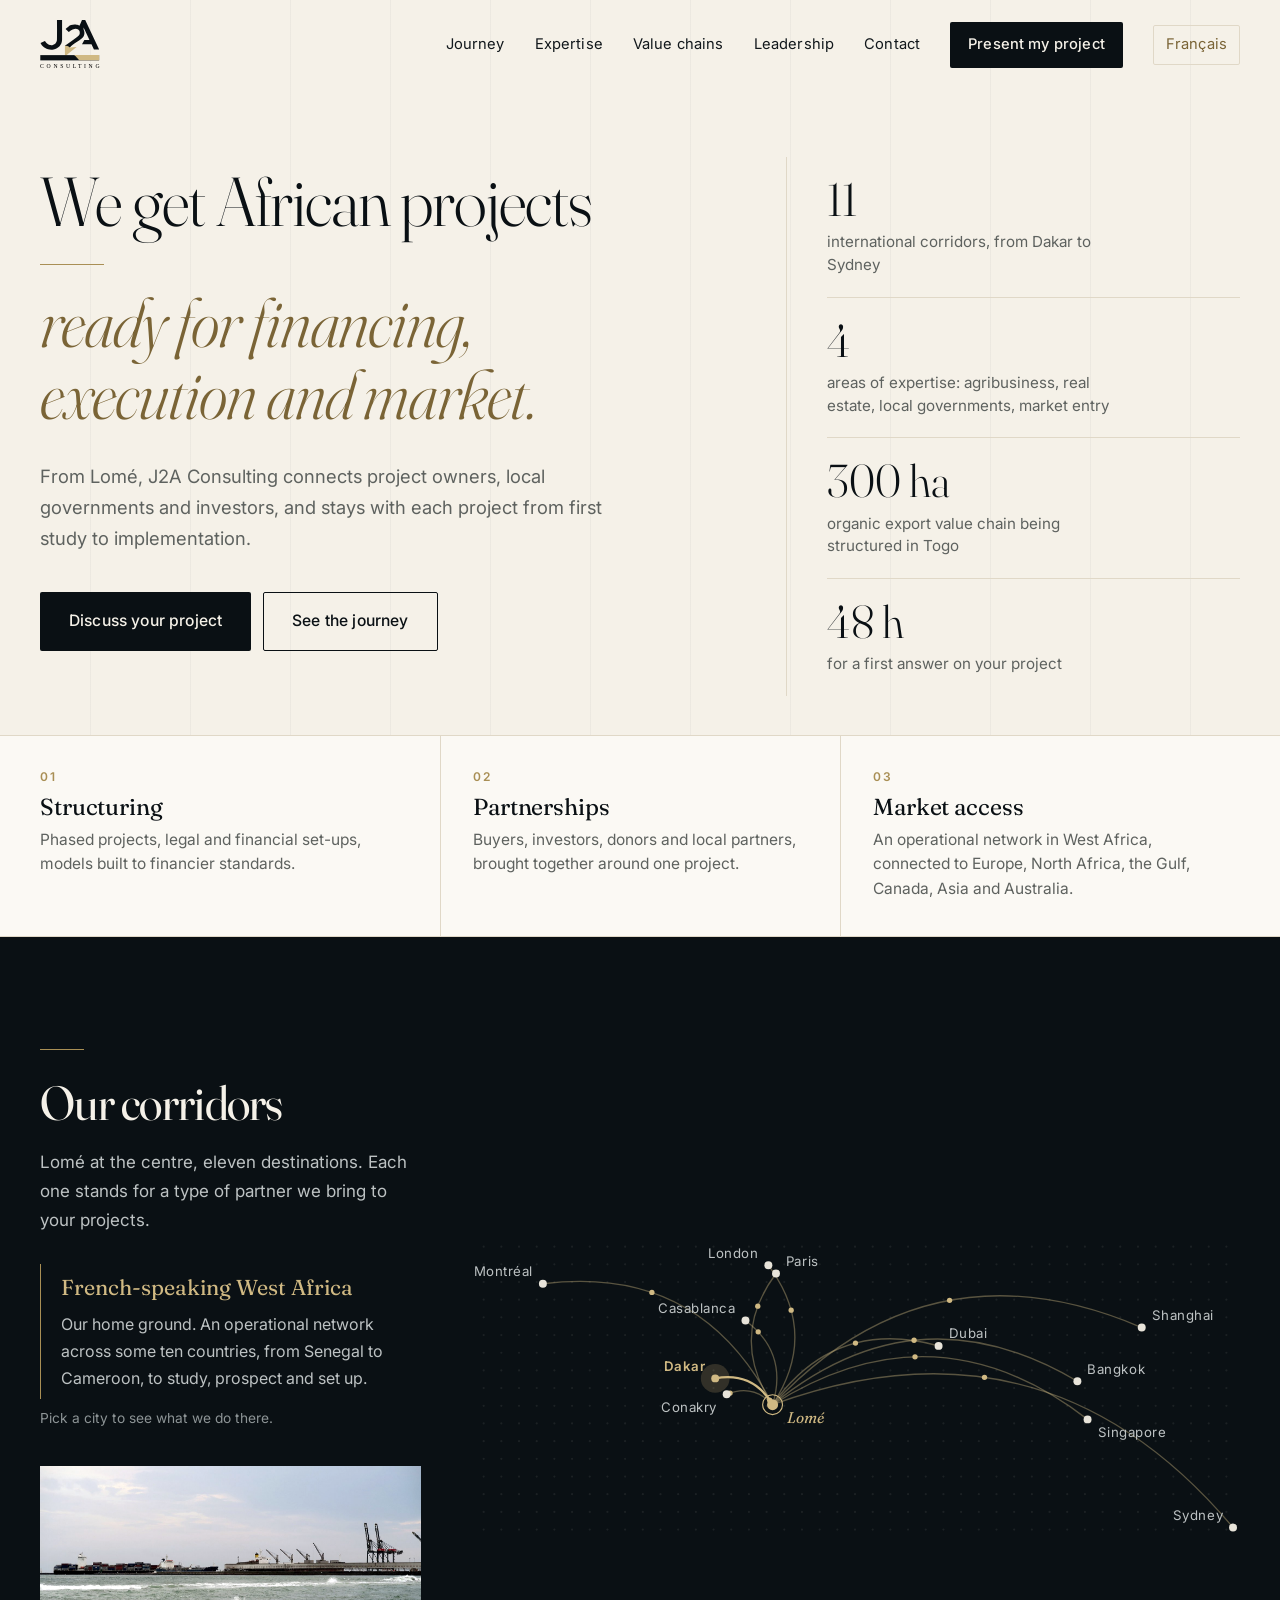
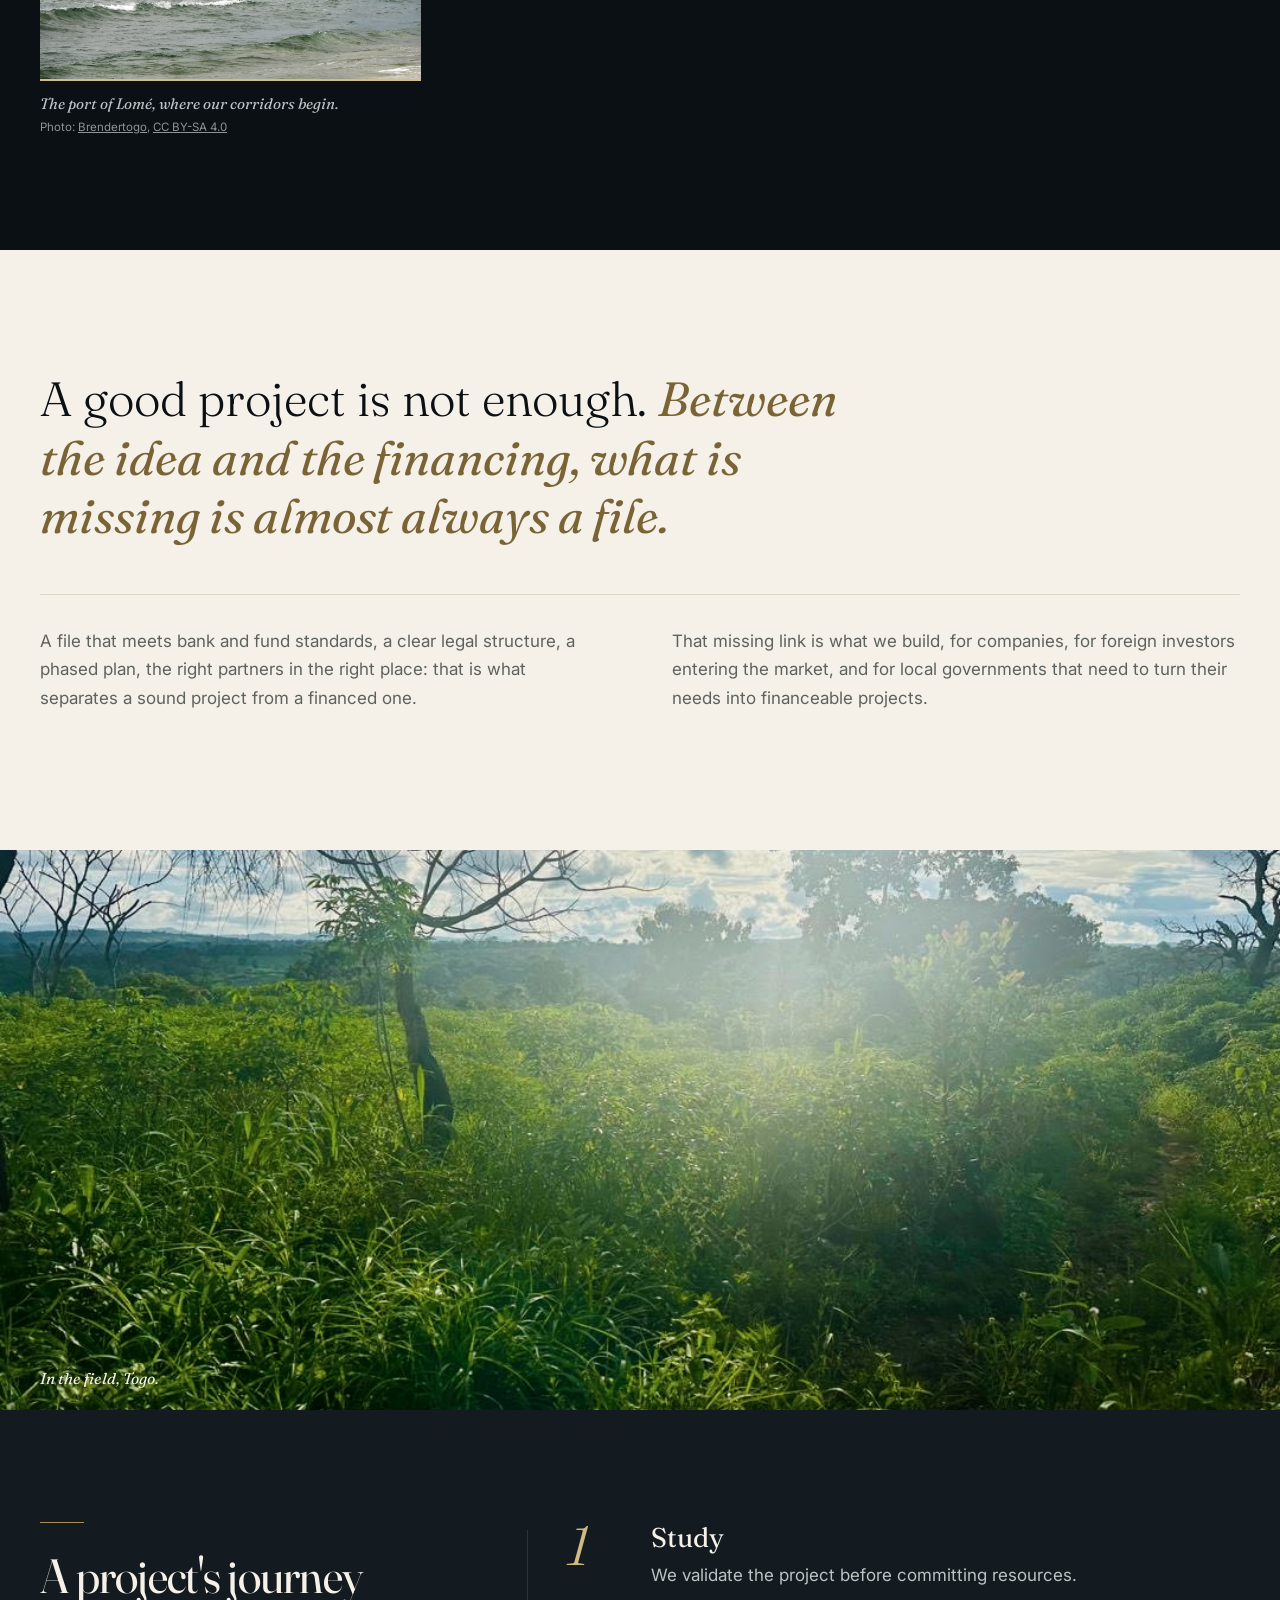
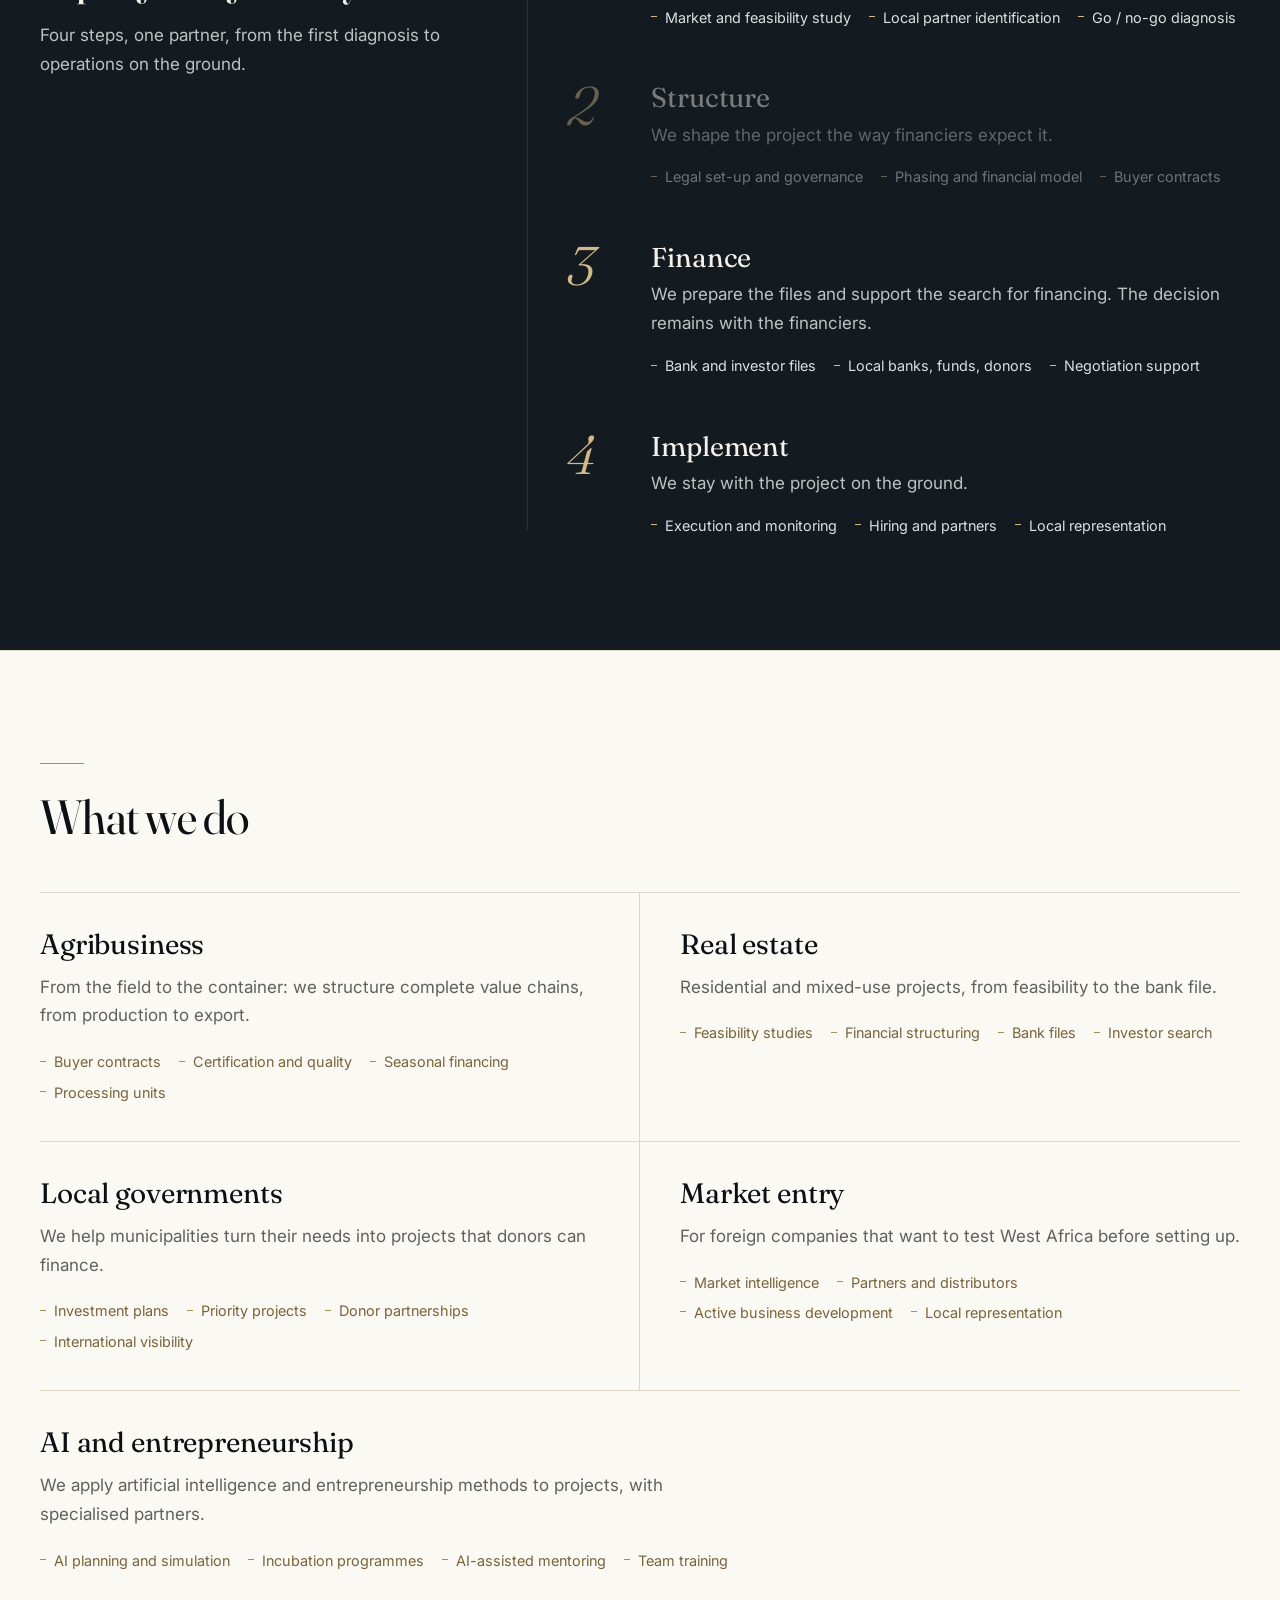
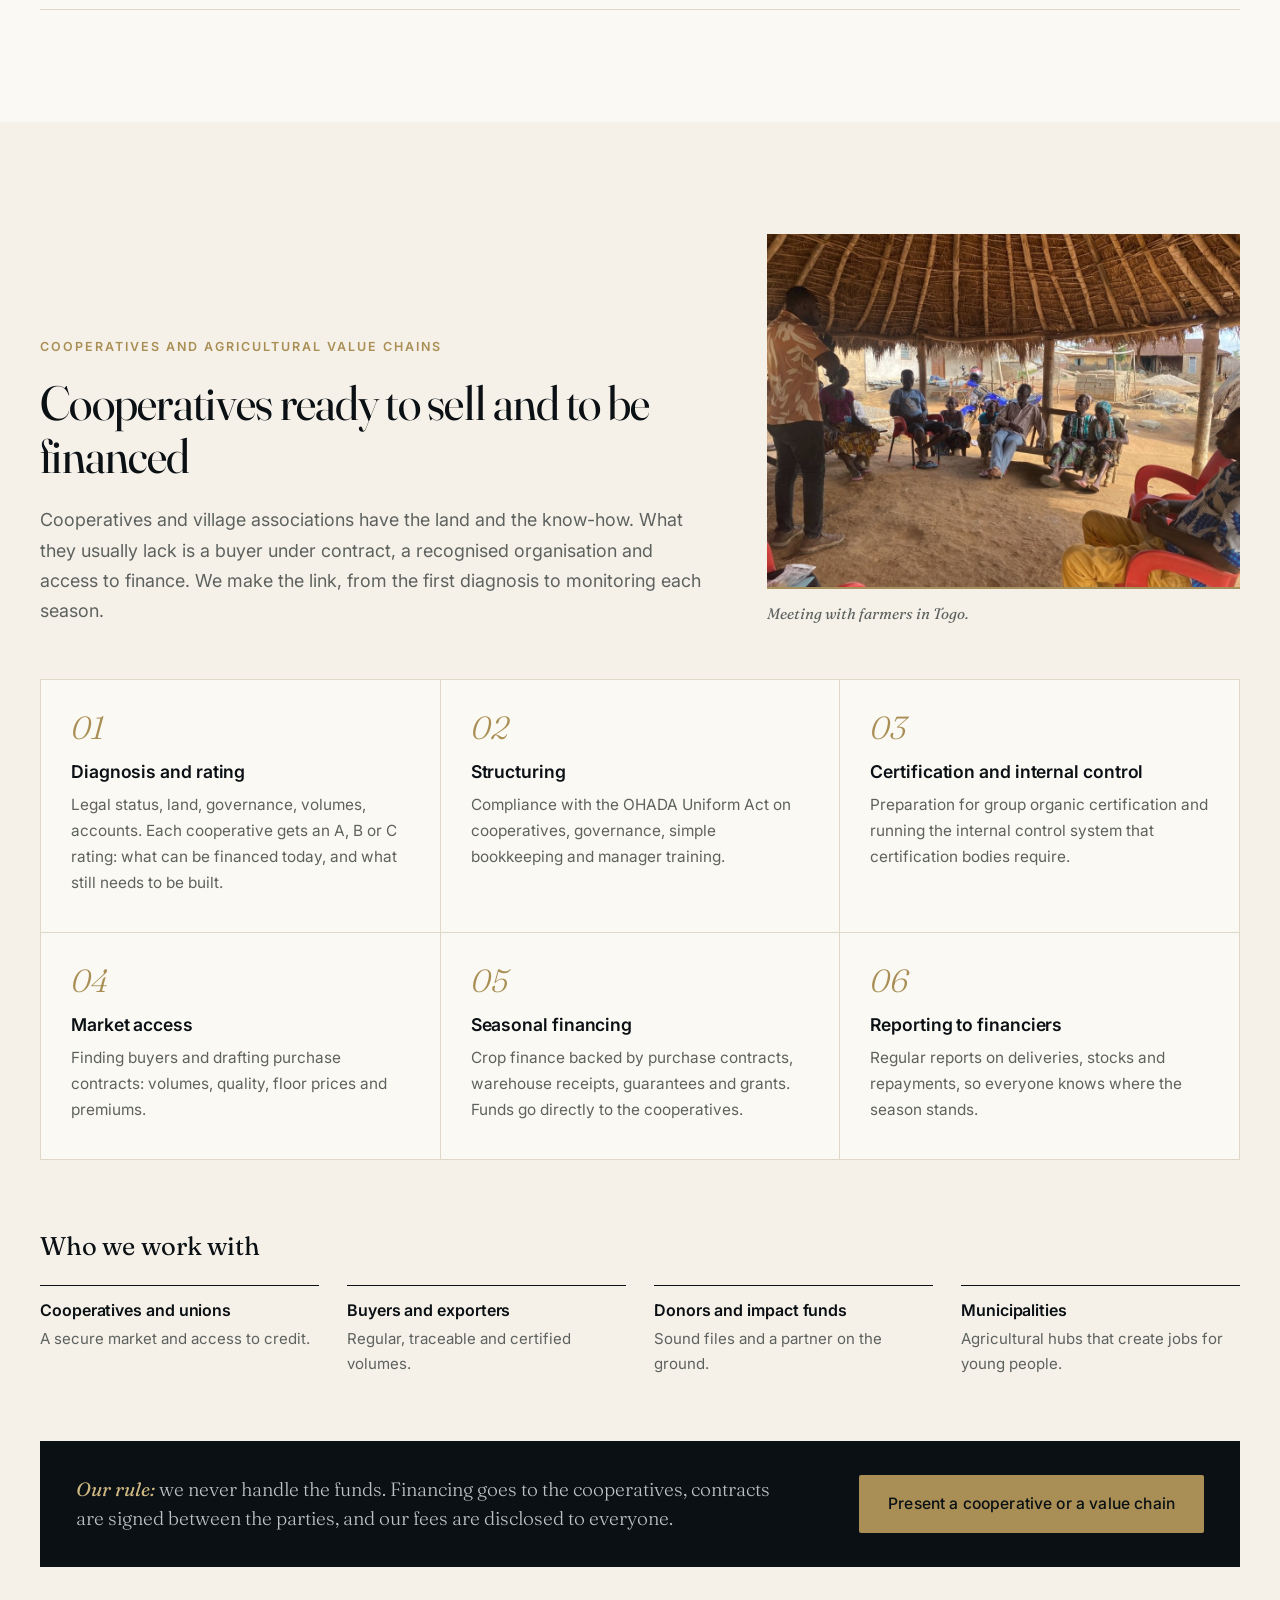
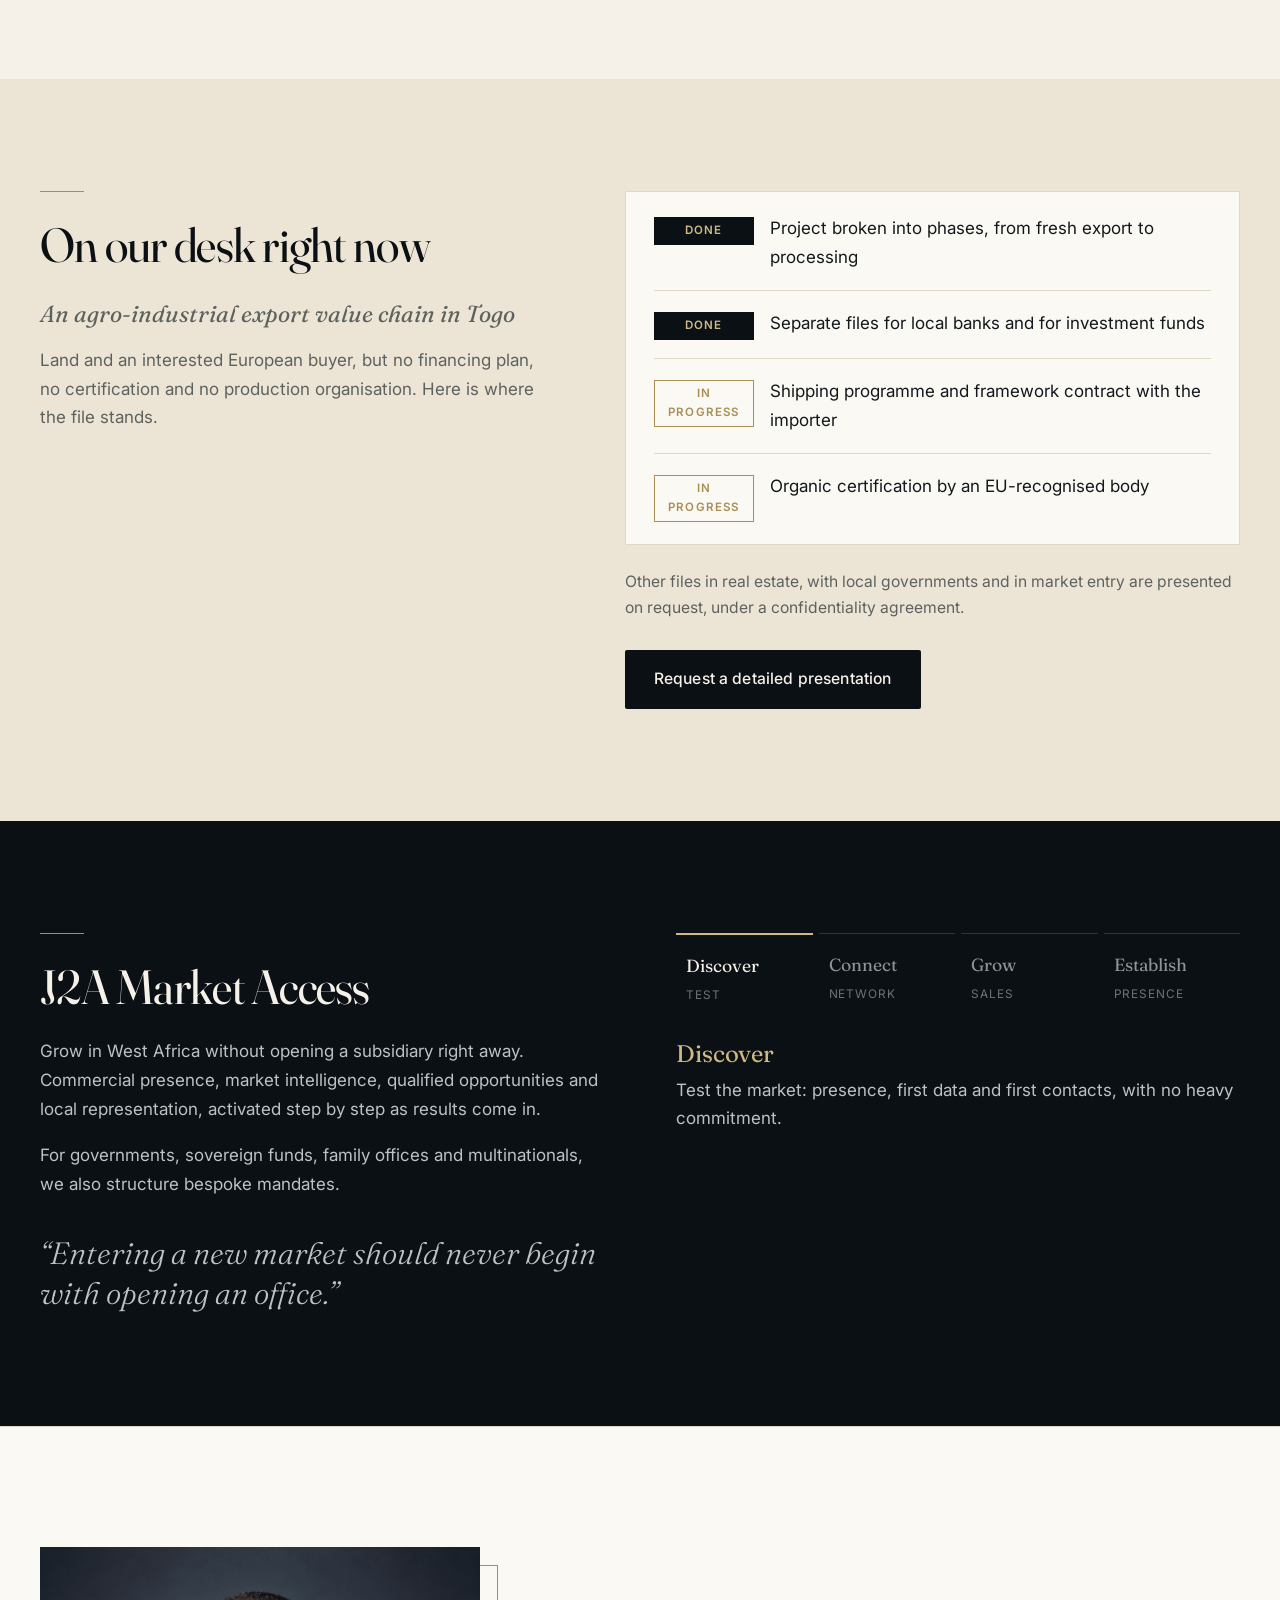
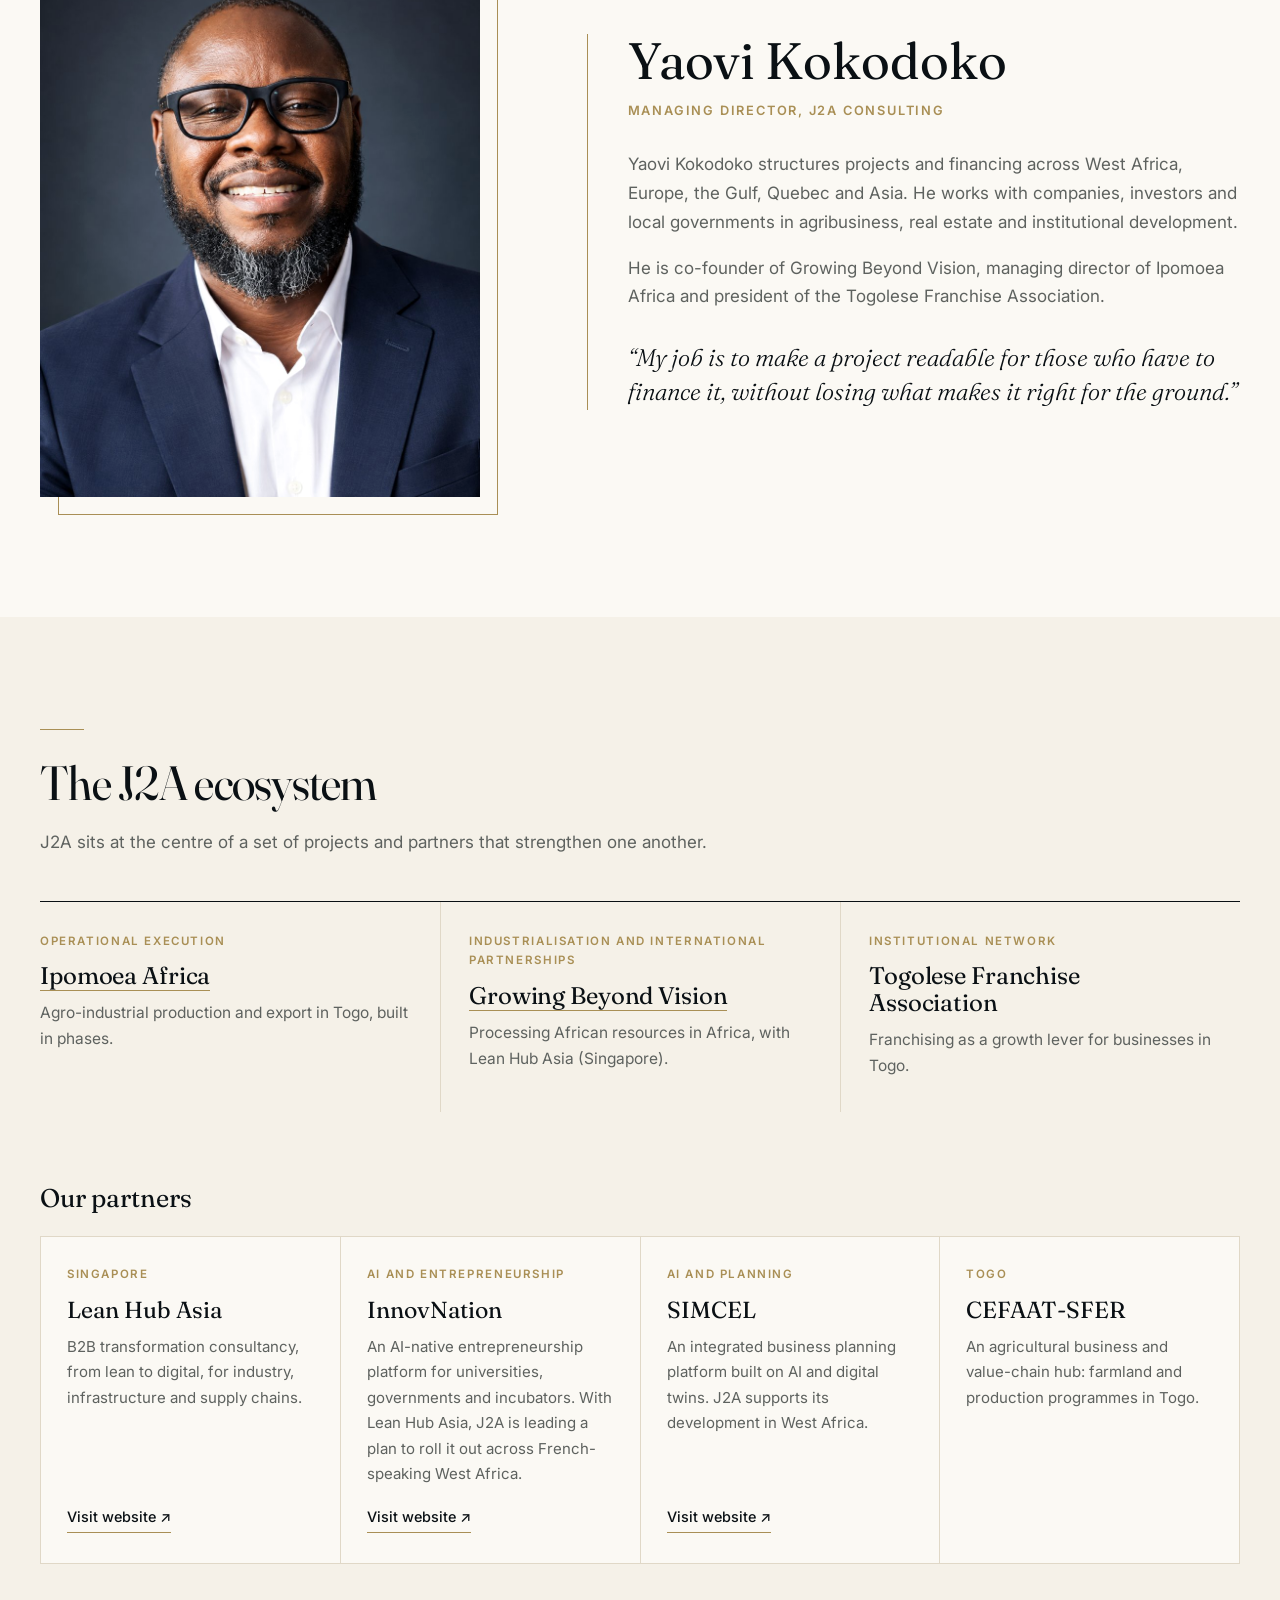
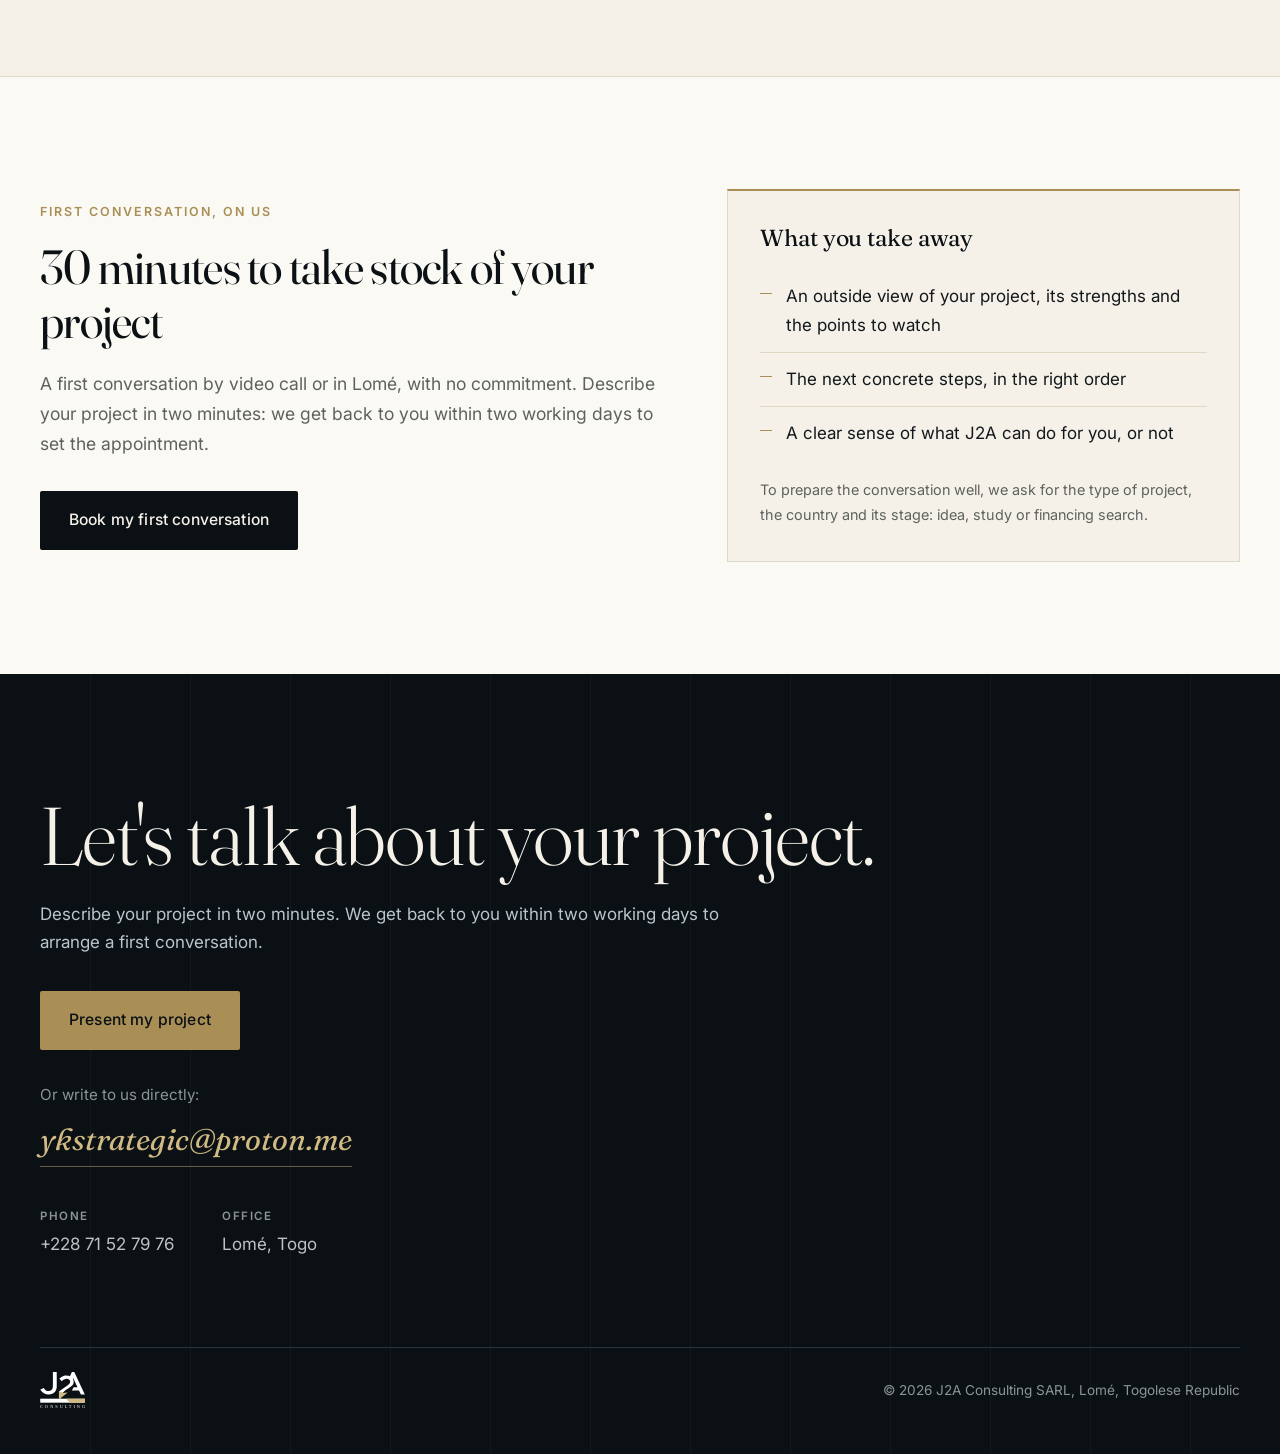
==== commit 4289f430: "Add files via upload" ====
--- a/en/index.html
+++ b/en/index.html
@@ -1,35 +1,35 @@
 <!doctype html>
-<html lang="fr">
+<html lang="en">
 <head>
 <meta charset="utf-8">
 <meta name="viewport" content="width=device-width, initial-scale=1">
-<title>J2A Consulting | Structuration de projets, préparation au financement et accès au marché en Afrique de l'Ouest</title>
-<meta name="description" content="J2A Consulting, cabinet basé à Lomé, structure les projets, prépare les dossiers de financement et facilite l'accès aux marchés en Afrique de l'Ouest, en lien avec l'Europe, le Golfe, le Québec et l'Asie.">
-<link rel="canonical" href="https://j2a4510.github.io/j2a-consulting/">
+<title>J2A Consulting | Project structuring, financing readiness and market access in West Africa</title>
+<meta name="description" content="J2A Consulting, based in Lomé, structures projects, prepares financing files and facilitates market access in West Africa, with links to Europe, the Gulf, Quebec and Asia.">
+<link rel="canonical" href="https://j2a4510.github.io/j2a-consulting/en/">
 <meta property="og:type" content="website">
-<meta property="og:url" content="https://j2a4510.github.io/j2a-consulting/">
-<meta property="og:locale" content="fr_FR">
+<meta property="og:url" content="https://j2a4510.github.io/j2a-consulting/en/">
+<meta property="og:locale" content="en_GB">
 <meta property="og:site_name" content="J2A Consulting">
 <meta name="twitter:card" content="summary_large_image">
-<meta property="og:title" content="J2A Consulting | Structuration de projets, préparation au financement et accès au marché en Afrique de l'Ouest">
-<meta property="og:description" content="J2A Consulting, cabinet basé à Lomé, structure les projets, prépare les dossiers de financement et facilite l'accès aux marchés en Afrique de l'Ouest, en lien avec l'Europe, le Golfe, le Québec et l'Asie.">
+<meta property="og:title" content="J2A Consulting | Project structuring, financing readiness and market access in West Africa">
+<meta property="og:description" content="J2A Consulting, based in Lomé, structures projects, prepares financing files and facilitates market access in West Africa, with links to Europe, the Gulf, Quebec and Asia.">
 <meta property="og:image" content="https://j2a4510.github.io/j2a-consulting/assets/share.jpg">
 <link rel="alternate" hreflang="fr" href="https://j2a4510.github.io/j2a-consulting/">
 <link rel="alternate" hreflang="en" href="https://j2a4510.github.io/j2a-consulting/en/">
 <link rel="alternate" hreflang="x-default" href="https://j2a4510.github.io/j2a-consulting/">
-<link rel="icon" href="assets/logo.svg" type="image/svg+xml">
+<link rel="icon" href="../assets/logo.svg" type="image/svg+xml">
 <link rel="preconnect" href="https://fonts.googleapis.com">
 <link rel="preconnect" href="https://fonts.gstatic.com" crossorigin>
 <link href="https://fonts.googleapis.com/css2?family=Fraunces:ital,opsz,wght@0,9..144,300;0,9..144,400;0,9..144,500;0,9..144,600;1,9..144,300;1,9..144,400&family=Inter:wght@400;500;600&display=swap" rel="stylesheet">
-<link rel="stylesheet" href="assets/style.css?v=5722cd5d">
+<link rel="stylesheet" href="../assets/style.css?v=5722cd5d">
 </head>
 <body>
-<a class="skip-link" href="#main">Aller au contenu</a>
+<a class="skip-link" href="#main">Skip to content</a>
 <header class="site-head">
   <div class="wrap">
-    <a class="brand" href="./"><img src="assets/logo.svg" alt="J2A Consulting"></a>
+    <a class="brand" href="../"><img src="../assets/logo.svg" alt="J2A Consulting"></a>
     <button class="menu-btn" aria-expanded="false" aria-controls="mainnav"><span class="sr">Menu</span><i></i><i></i></button>
-    <nav class="nav" id="mainnav" aria-label="Navigation"><a href="#parcours">Parcours</a><a href="#expertises">Expertises</a><a href="#filieres">Filières</a><a href="#dirigeant">Dirigeant</a><a href="#contact">Contact</a><a class="nav-cta" href="https://tally.so/r/rDD17N" data-tally-open="rDD17N" data-tally-layout="modal" data-tally-width="640" data-tally-emoji-animation="none">Présenter mon projet</a><a class="lang" href="en/" lang="en">English</a></nav>
+    <nav class="nav" id="mainnav" aria-label="Navigation"><a href="#parcours">Journey</a><a href="#expertises">Expertise</a><a href="#filieres">Value chains</a><a href="#dirigeant">Leadership</a><a href="#contact">Contact</a><a class="nav-cta" href="https://tally.so/r/rDD17N" data-tally-open="rDD17N" data-tally-layout="modal" data-tally-width="640" data-tally-emoji-animation="none">Present my project</a><a class="lang" href="../" lang="fr">Français</a></nav>
   </div>
 </header>
 
@@ -37,31 +37,31 @@
 <section class="hero">
   <div class="wrap hero-grid">
     <div>
-      <h1 class="reveal">Nous préparons les projets africains <span class="g">au financement, à l'exécution et au marché.</span></h1>
-      <p class="lede reveal d2">Depuis Lomé, J2A Consulting relie porteurs de projets, collectivités et investisseurs, et accompagne chaque projet de l'étude jusqu'à l'implantation.</p>
+      <h1 class="reveal">We get African projects <span class="g">ready for financing, execution and market.</span></h1>
+      <p class="lede reveal d2">From Lomé, J2A Consulting connects project owners, local governments and investors, and stays with each project from first study to implementation.</p>
       <div class="cta-row reveal d3">
-        <a class="btn btn-gold" href="https://tally.so/r/rDD17N" data-tally-open="rDD17N" data-tally-layout="modal" data-tally-width="640" data-tally-emoji-animation="none">Parler de votre projet</a>
-        <a class="btn btn-ghost" href="#parcours">Voir le parcours</a>
+        <a class="btn btn-gold" href="https://tally.so/r/rDD17N" data-tally-open="rDD17N" data-tally-layout="modal" data-tally-width="640" data-tally-emoji-animation="none">Discuss your project</a>
+        <a class="btn btn-ghost" href="#parcours">See the journey</a>
       </div>
     </div>
-    <aside class="hero-figs reveal d4" aria-label="J2A en chiffres"><dl><div><dt>11</dt><dd>corridors internationaux, de Dakar à Sydney</dd></div><div><dt>4</dt><dd>domaines d'expertise : agro-industrie, immobilier, collectivités, entrée sur le marché</dd></div><div><dt>300 ha</dt><dd>de filière d'export bio en structuration au Togo</dd></div><div><dt>48 h</dt><dd>pour une première réponse à votre projet</dd></div></dl></aside>
+    <aside class="hero-figs reveal d4" aria-label="J2A in figures"><dl><div><dt>11</dt><dd>international corridors, from Dakar to Sydney</dd></div><div><dt>4</dt><dd>areas of expertise: agribusiness, real estate, local governments, market entry</dd></div><div><dt>300 ha</dt><dd>organic export value chain being structured in Togo</dd></div><div><dt>48 h</dt><dd>for a first answer on your project</dd></div></dl></aside>
   </div>
 </section>
 
 <section class="proof" aria-label="J2A">
-  <div class="wrap proof-grid"><div class="proof-item"><h3>Structuration</h3><p>Projets phasés, montages juridiques et financiers, modèles au standard des financeurs.</p></div><div class="proof-item"><h3>Partenariats</h3><p>Acheteurs, investisseurs, bailleurs et partenaires locaux, réunis autour d'un même projet.</p></div><div class="proof-item"><h3>Accès au marché</h3><p>Un réseau opérationnel en Afrique de l'Ouest, relié à l'Europe, au Maghreb, au Golfe, au Canada, à l'Asie et à l'Australie.</p></div></div>
+  <div class="wrap proof-grid"><div class="proof-item"><h3>Structuring</h3><p>Phased projects, legal and financial set-ups, models built to financier standards.</p></div><div class="proof-item"><h3>Partnerships</h3><p>Buyers, investors, donors and local partners, brought together around one project.</p></div><div class="proof-item"><h3>Market access</h3><p>An operational network in West Africa, connected to Europe, North Africa, the Gulf, Canada, Asia and Australia.</p></div></div>
 </section>
 
 <section class="corridors">
   <div class="wrap corridors-grid">
     <div>
-      <h2>Nos corridors</h2>
-      <p class="corr-intro">Lomé au centre, onze destinations. Chacune correspond à un type de partenaires que nous mobilisons pour vos projets.</p>
+      <h2>Our corridors</h2>
+      <p class="corr-intro">Lomé at the centre, eleven destinations. Each one stands for a type of partner we bring to your projects.</p>
       <div class="corridor-card" aria-live="polite"></div>
-      <div class="corridor-hint">Choisissez une ville pour voir ce que nous y faisons.</div>
-      <figure class="port-photo"><img src="assets/port-lome.jpg" alt="Porte-conteneurs et grues au port de Lomé, vus depuis la plage" width="1400" height="788" loading="lazy"><figcaption>Le port de Lomé, point de départ de nos corridors. <span class="credit">Photo : <a href="https://commons.wikimedia.org/wiki/File:Container_ships_at_Lome_port.jpg" target="_blank" rel="noopener">Brendertogo</a>, <a href="https://creativecommons.org/licenses/by-sa/4.0/" target="_blank" rel="noopener">CC BY-SA 4.0</a></span></figcaption></figure>
-    </div>
-    <div class="corridor"><svg viewBox="236 84 690 278" role="group" aria-label="Les corridors de J2A Consulting au départ de Lomé">
+      <div class="corridor-hint">Pick a city to see what we do there.</div>
+      <figure class="port-photo"><img src="../assets/port-lome.jpg" alt="Container ships and cranes at the port of Lomé, seen from the beach" width="1400" height="788" loading="lazy"><figcaption>The port of Lomé, where our corridors begin. <span class="credit">Photo: <a href="https://commons.wikimedia.org/wiki/File:Container_ships_at_Lome_port.jpg" target="_blank" rel="noopener">Brendertogo</a>, <a href="https://creativecommons.org/licenses/by-sa/4.0/" target="_blank" rel="noopener">CC BY-SA 4.0</a></span></figcaption></figure>
+    </div>
+    <div class="corridor"><svg viewBox="236 84 690 278" role="group" aria-label="J2A Consulting's corridors from Lomé">
 <circle class="grid-dot" cx="242" cy="90" r="1"/>
 <circle class="grid-dot" cx="242" cy="106" r="1"/>
 <circle class="grid-dot" cx="242" cy="122" r="1"/>
@@ -815,17 +815,17 @@
 <circle class="pulse" r="2.4"><animateMotion dur="7.2s" repeatCount="indefinite"><mpath href="#r8"/></animateMotion></circle>
 <circle class="pulse" r="2.4"><animateMotion dur="7.7s" repeatCount="indefinite"><mpath href="#r9"/></animateMotion></circle>
 <circle class="pulse" r="2.4"><animateMotion dur="8.2s" repeatCount="indefinite"><mpath href="#r10"/></animateMotion></circle>
-<g class="city" tabindex="0" role="button" aria-pressed="false" aria-label="Dakar : Afrique de l'Ouest francophone"><circle class="halo" cx="451.5" cy="209.2" r="13"/><circle class="pt" cx="451.5" cy="209.2" r="3.6"/><text x="442.5" y="202.2" text-anchor="end">Dakar</text></g>
-<g class="city" tabindex="0" role="button" aria-pressed="false" aria-label="Conakry : Guinée"><circle class="halo" cx="461.9" cy="223.6" r="13"/><circle class="pt" cx="461.9" cy="223.6" r="3.6"/><text x="452.9" y="239.6" text-anchor="end">Conakry</text></g>
-<g class="city" tabindex="0" role="button" aria-pressed="false" aria-label="Casablanca : Maroc"><circle class="halo" cx="478.9" cy="156.8" r="13"/><circle class="pt" cx="478.9" cy="156.8" r="3.6"/><text x="469.9" y="149.8" text-anchor="end">Casablanca</text></g>
+<g class="city" tabindex="0" role="button" aria-pressed="false" aria-label="Dakar : French-speaking West Africa"><circle class="halo" cx="451.5" cy="209.2" r="13"/><circle class="pt" cx="451.5" cy="209.2" r="3.6"/><text x="442.5" y="202.2" text-anchor="end">Dakar</text></g>
+<g class="city" tabindex="0" role="button" aria-pressed="false" aria-label="Conakry : Guinea"><circle class="halo" cx="461.9" cy="223.6" r="13"/><circle class="pt" cx="461.9" cy="223.6" r="3.6"/><text x="452.9" y="239.6" text-anchor="end">Conakry</text></g>
+<g class="city" tabindex="0" role="button" aria-pressed="false" aria-label="Casablanca : Morocco"><circle class="halo" cx="478.9" cy="156.8" r="13"/><circle class="pt" cx="478.9" cy="156.8" r="3.6"/><text x="469.9" y="149.8" text-anchor="end">Casablanca</text></g>
 <g class="city" tabindex="0" role="button" aria-pressed="false" aria-label="Paris : France"><circle class="halo" cx="506.5" cy="114.3" r="13"/><circle class="pt" cx="506.5" cy="114.3" r="3.6"/><text x="515.5" y="107.3" text-anchor="start">Paris</text></g>
-<g class="city" tabindex="0" role="button" aria-pressed="false" aria-label="Londres : Royaume-Uni"><circle class="halo" cx="499.6" cy="106.9" r="13"/><circle class="pt" cx="499.6" cy="106.9" r="3.6"/><text x="490.6" y="99.9" text-anchor="end">Londres</text></g>
-<g class="city" tabindex="0" role="button" aria-pressed="false" aria-label="Montréal : Canada et Québec"><circle class="halo" cx="295.6" cy="123.6" r="13"/><circle class="pt" cx="295.6" cy="123.6" r="3.6"/><text x="286.6" y="116.6" text-anchor="end">Montréal</text></g>
-<g class="city" tabindex="0" role="button" aria-pressed="false" aria-label="Dubaï : Golfe"><circle class="halo" cx="653.6" cy="179.8" r="13"/><circle class="pt" cx="653.6" cy="179.8" r="3.6"/><text x="662.6" y="172.8" text-anchor="start">Dubaï</text></g>
-<g class="city" tabindex="0" role="button" aria-pressed="false" aria-label="Shanghai : Chine"><circle class="halo" cx="837.4" cy="163.2" r="13"/><circle class="pt" cx="837.4" cy="163.2" r="3.6"/><text x="846.4" y="156.2" text-anchor="start">Shanghai</text></g>
-<g class="city" tabindex="0" role="button" aria-pressed="false" aria-label="Bangkok : Thaïlande"><circle class="halo" cx="779.2" cy="211.8" r="13"/><circle class="pt" cx="779.2" cy="211.8" r="3.6"/><text x="788.2" y="204.8" text-anchor="start">Bangkok</text></g>
-<g class="city" tabindex="0" role="button" aria-pressed="false" aria-label="Singapour : Singapour"><circle class="halo" cx="788.4" cy="246.3" r="13"/><circle class="pt" cx="788.4" cy="246.3" r="3.6"/><text x="797.4" y="262.3" text-anchor="start">Singapour</text></g>
-<g class="city" tabindex="0" role="button" aria-pressed="false" aria-label="Sydney : Australie"><circle class="halo" cx="920.0" cy="344.1" r="13"/><circle class="pt" cx="920.0" cy="344.1" r="3.6"/><text x="911.0" y="337.1" text-anchor="end">Sydney</text></g>
+<g class="city" tabindex="0" role="button" aria-pressed="false" aria-label="London : United Kingdom"><circle class="halo" cx="499.6" cy="106.9" r="13"/><circle class="pt" cx="499.6" cy="106.9" r="3.6"/><text x="490.6" y="99.9" text-anchor="end">London</text></g>
+<g class="city" tabindex="0" role="button" aria-pressed="false" aria-label="Montréal : Canada and Quebec"><circle class="halo" cx="295.6" cy="123.6" r="13"/><circle class="pt" cx="295.6" cy="123.6" r="3.6"/><text x="286.6" y="116.6" text-anchor="end">Montréal</text></g>
+<g class="city" tabindex="0" role="button" aria-pressed="false" aria-label="Dubai : The Gulf"><circle class="halo" cx="653.6" cy="179.8" r="13"/><circle class="pt" cx="653.6" cy="179.8" r="3.6"/><text x="662.6" y="172.8" text-anchor="start">Dubai</text></g>
+<g class="city" tabindex="0" role="button" aria-pressed="false" aria-label="Shanghai : China"><circle class="halo" cx="837.4" cy="163.2" r="13"/><circle class="pt" cx="837.4" cy="163.2" r="3.6"/><text x="846.4" y="156.2" text-anchor="start">Shanghai</text></g>
+<g class="city" tabindex="0" role="button" aria-pressed="false" aria-label="Bangkok : Thailand"><circle class="halo" cx="779.2" cy="211.8" r="13"/><circle class="pt" cx="779.2" cy="211.8" r="3.6"/><text x="788.2" y="204.8" text-anchor="start">Bangkok</text></g>
+<g class="city" tabindex="0" role="button" aria-pressed="false" aria-label="Singapore : Singapore"><circle class="halo" cx="788.4" cy="246.3" r="13"/><circle class="pt" cx="788.4" cy="246.3" r="3.6"/><text x="797.4" y="262.3" text-anchor="start">Singapore</text></g>
+<g class="city" tabindex="0" role="button" aria-pressed="false" aria-label="Sydney : Australia"><circle class="halo" cx="920.0" cy="344.1" r="13"/><circle class="pt" cx="920.0" cy="344.1" r="3.6"/><text x="911.0" y="337.1" text-anchor="end">Sydney</text></g>
 <circle class="hub-ring" cx="503.4" cy="233.0" r="9"/>
 <circle class="hub" cx="503.4" cy="233.0" r="5"/>
 <text class="hub-label" x="516.4" y="250.0">Lomé</text>
@@ -835,30 +835,30 @@
 
 <section class="manifesto">
   <div class="wrap">
-    <p class="big">Un bon projet ne suffit pas. <b>Entre l'idée et le financement, il manque presque toujours un dossier.</b></p>
-    <div class="cols"><p>Le dossier au standard des banques et des fonds, la structure juridique claire, le plan par phases, les partenaires au bon endroit : c'est ce qui sépare un projet solide d'un projet financé.</p><p>C'est ce chaînon que nous construisons, pour les entreprises, pour les investisseurs étrangers qui entrent sur le marché et pour les collectivités qui doivent transformer leurs besoins en projets finançables.</p></div>
-  </div>
-</section>
-
-<figure class="photo-band"><img src="assets/terrain.jpg" alt="Parcelles en végétation naturelle sous un ciel lumineux, au Togo" width="1080" height="810" loading="lazy"><figcaption class="wrap">Sur le terrain, au Togo.</figcaption></figure>
+    <p class="big">A good project is not enough. <b>Between the idea and the financing, what is missing is almost always a file.</b></p>
+    <div class="cols"><p>A file that meets bank and fund standards, a clear legal structure, a phased plan, the right partners in the right place: that is what separates a sound project from a financed one.</p><p>That missing link is what we build, for companies, for foreign investors entering the market, and for local governments that need to turn their needs into financeable projects.</p></div>
+  </div>
+</section>
+
+<figure class="photo-band"><img src="../assets/terrain.jpg" alt="Land under natural vegetation beneath a bright sky, Togo" width="1080" height="810" loading="lazy"><figcaption class="wrap">In the field, Togo.</figcaption></figure>
 
 <section class="journey" id="parcours">
   <div class="wrap journey-grid">
     <div class="journey-head">
-      <h2>Le parcours d'un projet</h2>
-      <p>Quatre étapes, un seul interlocuteur, du premier diagnostic à l'installation sur le terrain.</p>
+      <h2>A project's journey</h2>
+      <p>Four steps, one partner, from the first diagnosis to operations on the ground.</p>
     </div>
     <div class="vwrap">
       <span class="rail" aria-hidden="true"><i></i></span>
-      <ol class="vsteps"><li><span class="n" aria-hidden="true">1</span><div><h3>Étudier</h3><p>Nous validons le projet avant d'engager des moyens.</p><ul><li>Étude de marché et faisabilité</li><li>Identification des partenaires locaux</li><li>Diagnostic go / no-go</li></ul></div></li><li><span class="n" aria-hidden="true">2</span><div><h3>Structurer</h3><p>Nous donnons au projet la forme qu'attendent les financeurs.</p><ul><li>Montage juridique et gouvernance</li><li>Phasage et modèle financier</li><li>Contrats avec les acheteurs</li></ul></div></li><li><span class="n" aria-hidden="true">3</span><div><h3>Financer</h3><p>Nous préparons les dossiers et accompagnons la recherche de financement. La décision reste celle des financeurs.</p><ul><li>Dossiers banque et investisseurs</li><li>Banques locales, fonds, bailleurs</li><li>Accompagnement des négociations</li></ul></div></li><li><span class="n" aria-hidden="true">4</span><div><h3>Implanter</h3><p>Nous restons aux côtés du projet sur le terrain.</p><ul><li>Mise en œuvre et suivi</li><li>Recrutement et partenaires</li><li>Représentation locale</li></ul></div></li></ol>
+      <ol class="vsteps"><li><span class="n" aria-hidden="true">1</span><div><h3>Study</h3><p>We validate the project before committing resources.</p><ul><li>Market and feasibility study</li><li>Local partner identification</li><li>Go / no-go diagnosis</li></ul></div></li><li><span class="n" aria-hidden="true">2</span><div><h3>Structure</h3><p>We shape the project the way financiers expect it.</p><ul><li>Legal set-up and governance</li><li>Phasing and financial model</li><li>Buyer contracts</li></ul></div></li><li><span class="n" aria-hidden="true">3</span><div><h3>Finance</h3><p>We prepare the files and support the search for financing. The decision remains with the financiers.</p><ul><li>Bank and investor files</li><li>Local banks, funds, donors</li><li>Negotiation support</li></ul></div></li><li><span class="n" aria-hidden="true">4</span><div><h3>Implement</h3><p>We stay with the project on the ground.</p><ul><li>Execution and monitoring</li><li>Hiring and partners</li><li>Local representation</li></ul></div></li></ol>
     </div>
   </div>
 </section>
 
 <section class="expertise" id="expertises">
   <div class="wrap">
-    <h2>Ce que nous faisons</h2>
-    <div class="exp-grid"><article class="exp-card"><h3>Agro-industrie</h3><p>De la parcelle au conteneur : nous structurons des filières complètes, de la production à l'export.</p><ul><li>Contrats avec les acheteurs</li><li>Certification et qualité</li><li>Financement des campagnes</li><li>Unités de transformation</li></ul></article><article class="exp-card"><h3>Immobilier</h3><p>Projets résidentiels et mixtes, de la faisabilité au dossier bancaire.</p><ul><li>Études de faisabilité</li><li>Montage financier</li><li>Dossiers bancaires</li><li>Recherche d'investisseurs</li></ul></article><article class="exp-card"><h3>Collectivités</h3><p>Nous aidons les communes à transformer leurs besoins en projets que les bailleurs peuvent financer.</p><ul><li>Plans d'investissement</li><li>Projets prioritaires</li><li>Partenariats avec les bailleurs</li><li>Visibilité internationale</li></ul></article><article class="exp-card"><h3>Entrée sur le marché</h3><p>Pour les entreprises étrangères qui veulent tester l'Afrique de l'Ouest avant de s'y installer.</p><ul><li>Veille et données de marché</li><li>Partenaires et distributeurs</li><li>Prospection active</li><li>Représentation locale</li></ul></article><article class="exp-card"><h3>IA et entrepreneuriat</h3><p>Nous appliquons l'intelligence artificielle et les méthodes d'entrepreneuriat aux projets, avec des partenaires spécialisés.</p><ul><li>Planification et simulation par l'IA</li><li>Programmes d'incubation</li><li>Mentorat assisté par l'IA</li><li>Formation des équipes</li></ul></article></div>
+    <h2>What we do</h2>
+    <div class="exp-grid"><article class="exp-card"><h3>Agribusiness</h3><p>From the field to the container: we structure complete value chains, from production to export.</p><ul><li>Buyer contracts</li><li>Certification and quality</li><li>Seasonal financing</li><li>Processing units</li></ul></article><article class="exp-card"><h3>Real estate</h3><p>Residential and mixed-use projects, from feasibility to the bank file.</p><ul><li>Feasibility studies</li><li>Financial structuring</li><li>Bank files</li><li>Investor search</li></ul></article><article class="exp-card"><h3>Local governments</h3><p>We help municipalities turn their needs into projects that donors can finance.</p><ul><li>Investment plans</li><li>Priority projects</li><li>Donor partnerships</li><li>International visibility</li></ul></article><article class="exp-card"><h3>Market entry</h3><p>For foreign companies that want to test West Africa before setting up.</p><ul><li>Market intelligence</li><li>Partners and distributors</li><li>Active business development</li><li>Local representation</li></ul></article><article class="exp-card"><h3>AI and entrepreneurship</h3><p>We apply artificial intelligence and entrepreneurship methods to projects, with specialised partners.</p><ul><li>AI planning and simulation</li><li>Incubation programmes</li><li>AI-assisted mentoring</li><li>Team training</li></ul></article></div>
   </div>
 </section>
 
@@ -866,18 +866,18 @@
   <div class="wrap">
     <div class="agro-top">
       <div class="agro-head">
-        <p class="kicker">Coopératives et filières agricoles</p>
-        <h2>Des coopératives prêtes à vendre et à être financées</h2>
-        <p class="agro-lede">Les coopératives et les associations villageoises ont la terre et le savoir-faire. Il leur manque souvent un acheteur sous contrat, une organisation reconnue et un accès au financement. Nous faisons le lien, du diagnostic au suivi des campagnes.</p>
+        <p class="kicker">Cooperatives and agricultural value chains</p>
+        <h2>Cooperatives ready to sell and to be financed</h2>
+        <p class="agro-lede">Cooperatives and village associations have the land and the know-how. What they usually lack is a buyer under contract, a recognised organisation and access to finance. We make the link, from the first diagnosis to monitoring each season.</p>
       </div>
-      <figure class="agro-photo"><img src="assets/producteurs.jpg" alt="Réunion d'échange avec des producteurs sous une paillote, au Togo" width="1080" height="810" loading="lazy"><figcaption>Échange avec des producteurs, au Togo.</figcaption></figure>
-    </div>
-    <ol class="agro-grid"><li><span class="n" aria-hidden="true">01</span><h3>Diagnostic et notation</h3><p>Statut, foncier, gouvernance, volumes, comptes. Chaque coopérative reçoit une note A, B ou C : ce qui est finançable aujourd'hui, et ce qui reste à construire.</p></li><li><span class="n" aria-hidden="true">02</span><h3>Structuration</h3><p>Mise en conformité avec l'Acte uniforme OHADA, gouvernance, comptabilité simple et formation des gérants.</p></li><li><span class="n" aria-hidden="true">03</span><h3>Certification et contrôle interne</h3><p>Préparation à la certification bio de groupe et tenue du système de contrôle interne exigé par les organismes certificateurs.</p></li><li><span class="n" aria-hidden="true">04</span><h3>Mise en marché</h3><p>Recherche d'acheteurs et contrats d'achat : volumes, qualité, prix plancher et primes.</p></li><li><span class="n" aria-hidden="true">05</span><h3>Financement des campagnes</h3><p>Crédit de campagne adossé aux contrats, warrantage, garanties et subventions. Les fonds sont versés directement aux coopératives.</p></li><li><span class="n" aria-hidden="true">06</span><h3>Suivi pour les financeurs</h3><p>Des rapports réguliers sur les livraisons, les stocks et les remboursements, pour que chacun sache où en est la campagne.</p></li></ol>
-    <h3 class="agro-who-title">Avec qui nous travaillons</h3>
-    <div class="agro-who"><div><h3>Coopératives et unions</h3><p>Un débouché sûr et un accès au crédit.</p></div><div><h3>Acheteurs et exportateurs</h3><p>Des volumes réguliers, traçables et certifiés.</p></div><div><h3>Bailleurs et fonds d'impact</h3><p>Des dossiers solides et un relais sur le terrain.</p></div><div><h3>Communes</h3><p>Des pôles agricoles qui créent des emplois pour les jeunes.</p></div></div>
+      <figure class="agro-photo"><img src="../assets/producteurs.jpg" alt="Meeting with farmers under a thatched shelter, Togo" width="1080" height="810" loading="lazy"><figcaption>Meeting with farmers in Togo.</figcaption></figure>
+    </div>
+    <ol class="agro-grid"><li><span class="n" aria-hidden="true">01</span><h3>Diagnosis and rating</h3><p>Legal status, land, governance, volumes, accounts. Each cooperative gets an A, B or C rating: what can be financed today, and what still needs to be built.</p></li><li><span class="n" aria-hidden="true">02</span><h3>Structuring</h3><p>Compliance with the OHADA Uniform Act on cooperatives, governance, simple bookkeeping and manager training.</p></li><li><span class="n" aria-hidden="true">03</span><h3>Certification and internal control</h3><p>Preparation for group organic certification and running the internal control system that certification bodies require.</p></li><li><span class="n" aria-hidden="true">04</span><h3>Market access</h3><p>Finding buyers and drafting purchase contracts: volumes, quality, floor prices and premiums.</p></li><li><span class="n" aria-hidden="true">05</span><h3>Seasonal financing</h3><p>Crop finance backed by purchase contracts, warehouse receipts, guarantees and grants. Funds go directly to the cooperatives.</p></li><li><span class="n" aria-hidden="true">06</span><h3>Reporting to financiers</h3><p>Regular reports on deliveries, stocks and repayments, so everyone knows where the season stands.</p></li></ol>
+    <h3 class="agro-who-title">Who we work with</h3>
+    <div class="agro-who"><div><h3>Cooperatives and unions</h3><p>A secure market and access to credit.</p></div><div><h3>Buyers and exporters</h3><p>Regular, traceable and certified volumes.</p></div><div><h3>Donors and impact funds</h3><p>Sound files and a partner on the ground.</p></div><div><h3>Municipalities</h3><p>Agricultural hubs that create jobs for young people.</p></div></div>
     <div class="agro-rule">
-      <p><b>Notre règle :</b> nous ne gérons jamais les fonds. Les financements vont aux coopératives, les contrats sont signés entre les parties, et notre rémunération est connue de tous.</p>
-      <a class="btn btn-gold" href="mailto:ykstrategic@proton.me?subject=Coopérative ou filière à accompagner">Présenter une coopérative ou une filière</a>
+      <p><b>Our rule:</b> we never handle the funds. Financing goes to the cooperatives, contracts are signed between the parties, and our fees are disclosed to everyone.</p>
+      <a class="btn btn-gold" href="mailto:ykstrategic@proton.me?subject=Cooperative or value chain to support">Present a cooperative or a value chain</a>
     </div>
   </div>
 </section>
@@ -885,14 +885,14 @@
 <section class="case">
   <div class="wrap case-grid">
     <div>
-      <h2>Sur notre table en ce moment</h2>
-      <p class="case-name">Une filière agro-industrielle d'export, au Togo</p>
-      <p>Du foncier et un acheteur européen intéressé, mais ni plan de financement, ni certification, ni organisation de production. Voici où en est le dossier.</p>
+      <h2>On our desk right now</h2>
+      <p class="case-name">An agro-industrial export value chain in Togo</p>
+      <p>Land and an interested European buyer, but no financing plan, no certification and no production organisation. Here is where the file stands.</p>
     </div>
     <div>
-      <ul class="case-steps"><li><span class="st st-on">Fait</span>Projet découpé en phases, de l'export du frais à la transformation</li><li><span class="st st-on">Fait</span>Dossiers distincts pour les banques locales et pour les fonds</li><li><span class="st">En cours</span>Programme d'expéditions et contrat cadre avec l'importateur</li><li><span class="st">En cours</span>Certification bio par un organisme reconnu par l'UE</li></ul>
-      <p class="case-more">D'autres dossiers en immobilier, auprès de collectivités et en entrée sur le marché sont présentés sur demande, sous accord de confidentialité.</p>
-      <a class="btn btn-ink" href="mailto:ykstrategic@proton.me?subject=Demande de présentation détaillée">Recevoir une présentation détaillée</a>
+      <ul class="case-steps"><li><span class="st st-on">Done</span>Project broken into phases, from fresh export to processing</li><li><span class="st st-on">Done</span>Separate files for local banks and for investment funds</li><li><span class="st">In progress</span>Shipping programme and framework contract with the importer</li><li><span class="st">In progress</span>Organic certification by an EU-recognised body</li></ul>
+      <p class="case-more">Other files in real estate, with local governments and in market entry are presented on request, under a confidentiality agreement.</p>
+      <a class="btn btn-ink" href="mailto:ykstrategic@proton.me?subject=Request for a detailed presentation">Request a detailed presentation</a>
     </div>
   </div>
 </section>
@@ -901,11 +901,11 @@
   <div class="wrap market-grid">
     <div>
       <h2>J2A Market Access</h2>
-      <div style="margin-top:24px"><p>Se développer en Afrique de l'Ouest sans ouvrir tout de suite une filiale. Présence commerciale, connaissance du marché, opportunités qualifiées et représentation locale, activées par étapes selon les résultats.</p><p>Pour les gouvernements, fonds souverains, family offices et groupes internationaux, nous montons aussi des mandats sur mesure.</p></div>
-      <p class="quote">« Entrer sur un nouveau marché ne devrait jamais commencer par l'ouverture d'un bureau. »</p>
+      <div style="margin-top:24px"><p>Grow in West Africa without opening a subsidiary right away. Commercial presence, market intelligence, qualified opportunities and local representation, activated step by step as results come in.</p><p>For governments, sovereign funds, family offices and multinationals, we also structure bespoke mandates.</p></div>
+      <p class="quote">“Entering a new market should never begin with opening an office.”</p>
     </div>
     <div class="ladder">
-      <div class="ladder-steps" role="group" aria-label="Les quatre formules"><button class="rung" aria-pressed="false">Découvrir<small>Tester</small></button><button class="rung" aria-pressed="false">Connecter<small>Réseau</small></button><button class="rung" aria-pressed="false">Développer<small>Ventes</small></button><button class="rung" aria-pressed="false">S'implanter<small>Présence</small></button></div>
+      <div class="ladder-steps" role="group" aria-label="The four tiers"><button class="rung" aria-pressed="false">Discover<small>Test</small></button><button class="rung" aria-pressed="false">Connect<small>Network</small></button><button class="rung" aria-pressed="false">Grow<small>Sales</small></button><button class="rung" aria-pressed="false">Establish<small>Presence</small></button></div>
       <div class="ladder-copy" aria-live="polite"></div>
     </div>
   </div>
@@ -913,39 +913,39 @@
 
 <section class="leader" id="dirigeant">
   <div class="wrap leader-grid">
-    <div class="leader-photo"><img src="assets/yaovi.jpg" alt="Portrait de Yaovi Kokodoko" width="900" height="1125" loading="lazy"></div>
+    <div class="leader-photo"><img src="../assets/yaovi.jpg" alt="Portrait of Yaovi Kokodoko" width="900" height="1125" loading="lazy"></div>
     <div class="leader-text">
-      <h2 class="sr">Le dirigeant</h2>
+      <h2 class="sr">Leadership</h2>
       <div class="name">Yaovi Kokodoko</div>
-      <div class="role">Directeur général, J2A Consulting</div>
-      <p>Yaovi Kokodoko structure des projets et des financements entre l'Afrique de l'Ouest, l'Europe, le Golfe, le Québec et l'Asie. Il travaille avec des entreprises, des investisseurs et des collectivités, en agro-industrie, en immobilier et en développement institutionnel.</p><p>Il est cofondateur de Growing Beyond Vision, gérant d'Ipomoea Africa et président de l'Association Togolaise de la Franchise.</p>
-      <blockquote>« Mon métier, c'est de rendre un projet lisible pour ceux qui doivent le financer, sans lui faire perdre ce qui le rend juste pour le terrain. »</blockquote>
+      <div class="role">Managing Director, J2A Consulting</div>
+      <p>Yaovi Kokodoko structures projects and financing across West Africa, Europe, the Gulf, Quebec and Asia. He works with companies, investors and local governments in agribusiness, real estate and institutional development.</p><p>He is co-founder of Growing Beyond Vision, managing director of Ipomoea Africa and president of the Togolese Franchise Association.</p>
+      <blockquote>“My job is to make a project readable for those who have to finance it, without losing what makes it right for the ground.”</blockquote>
     </div>
   </div>
 </section>
 
 <section class="eco" id="partenaires">
   <div class="wrap">
-    <h2>L'écosystème J2A</h2>
-    <p class="eco-intro">J2A est au centre d'un ensemble de projets et de partenaires qui se renforcent les uns les autres.</p>
-    <div class="eco-cols"><div class="eco-col"><span class="role">Exécution opérationnelle</span><h3><a href="https://ipomoea.africa" rel="noopener">Ipomoea Africa</a></h3><p>Production et export agro-industriels au Togo, construits par phases.</p></div><div class="eco-col"><span class="role">Industrialisation et partenariats internationaux</span><h3><a href="https://www.growingbeyondvision.com/" rel="noopener">Growing Beyond Vision</a></h3><p>Transformer les ressources africaines en Afrique, avec Lean Hub Asia (Singapour).</p></div><div class="eco-col"><span class="role">Réseau institutionnel</span><h3>Association Togolaise de la Franchise</h3><p>La franchise comme levier de développement des entreprises au Togo.</p></div></div>
-    <h3 class="partners-title">Nos partenaires</h3>
-    <div class="partners"><article class="partner"><span class="role">Singapour</span><h4>Lean Hub Asia</h4><p>Cabinet de transformation B2B, du lean au numérique, pour l'industrie, les infrastructures et la chaîne logistique.</p><a class="partner-link" href="https://www.leanhubasia.com/" target="_blank" rel="noopener">Voir le site <span aria-hidden="true">↗</span></a></article><article class="partner"><span class="role">IA et entrepreneuriat</span><h4>InnovNation</h4><p>Plateforme d'entrepreneuriat fondée sur l'IA pour les universités, les gouvernements et les incubateurs. Avec Lean Hub Asia, J2A en porte un projet de déploiement en Afrique de l'Ouest francophone.</p><a class="partner-link" href="https://innovnation.ai/" target="_blank" rel="noopener">Voir le site <span aria-hidden="true">↗</span></a></article><article class="partner"><span class="role">IA et planification</span><h4>SIMCEL</h4><p>Plateforme de planification intégrée par l'IA et les jumeaux numériques. J2A accompagne son développement en Afrique de l'Ouest.</p><a class="partner-link" href="https://www.simcel.io/" target="_blank" rel="noopener">Voir le site <span aria-hidden="true">↗</span></a></article><article class="partner"><span class="role">Togo</span><h4>CEFAAT-SFER</h4><p>Centrale entrepreneuriale et des filières agricoles : foncier agricole et programmes de production au Togo.</p></article></div>
+    <h2>The J2A ecosystem</h2>
+    <p class="eco-intro">J2A sits at the centre of a set of projects and partners that strengthen one another.</p>
+    <div class="eco-cols"><div class="eco-col"><span class="role">Operational execution</span><h3><a href="https://ipomoea.africa" rel="noopener">Ipomoea Africa</a></h3><p>Agro-industrial production and export in Togo, built in phases.</p></div><div class="eco-col"><span class="role">Industrialisation and international partnerships</span><h3><a href="https://www.growingbeyondvision.com/" rel="noopener">Growing Beyond Vision</a></h3><p>Processing African resources in Africa, with Lean Hub Asia (Singapore).</p></div><div class="eco-col"><span class="role">Institutional network</span><h3>Togolese Franchise Association</h3><p>Franchising as a growth lever for businesses in Togo.</p></div></div>
+    <h3 class="partners-title">Our partners</h3>
+    <div class="partners"><article class="partner"><span class="role">Singapore</span><h4>Lean Hub Asia</h4><p>B2B transformation consultancy, from lean to digital, for industry, infrastructure and supply chains.</p><a class="partner-link" href="https://www.leanhubasia.com/" target="_blank" rel="noopener">Visit website <span aria-hidden="true">↗</span></a></article><article class="partner"><span class="role">AI and entrepreneurship</span><h4>InnovNation</h4><p>An AI-native entrepreneurship platform for universities, governments and incubators. With Lean Hub Asia, J2A is leading a plan to roll it out across French-speaking West Africa.</p><a class="partner-link" href="https://innovnation.ai/" target="_blank" rel="noopener">Visit website <span aria-hidden="true">↗</span></a></article><article class="partner"><span class="role">AI and planning</span><h4>SIMCEL</h4><p>An integrated business planning platform built on AI and digital twins. J2A supports its development in West Africa.</p><a class="partner-link" href="https://www.simcel.io/" target="_blank" rel="noopener">Visit website <span aria-hidden="true">↗</span></a></article><article class="partner"><span class="role">Togo</span><h4>CEFAAT-SFER</h4><p>An agricultural business and value-chain hub: farmland and production programmes in Togo.</p></article></div>
   </div>
 </section>
 
 <section class="consult" id="premier-echange">
   <div class="wrap consult-grid">
     <div>
-      <p class="kicker">Premier échange offert</p>
-      <h2>30 minutes pour faire le point sur votre projet</h2>
-      <p class="consult-lede">Un premier échange en visioconférence ou à Lomé, sans engagement. Décrivez votre projet en deux minutes : nous revenons vers vous sous 48 heures ouvrées pour fixer le rendez-vous.</p>
-      <a class="btn btn-gold" href="https://tally.so/r/rDD17N" data-tally-open="rDD17N" data-tally-layout="modal" data-tally-width="640" data-tally-emoji-animation="none">Réserver mon premier échange</a>
+      <p class="kicker">First conversation, on us</p>
+      <h2>30 minutes to take stock of your project</h2>
+      <p class="consult-lede">A first conversation by video call or in Lomé, with no commitment. Describe your project in two minutes: we get back to you within two working days to set the appointment.</p>
+      <a class="btn btn-gold" href="https://tally.so/r/rDD17N" data-tally-open="rDD17N" data-tally-layout="modal" data-tally-width="640" data-tally-emoji-animation="none">Book my first conversation</a>
     </div>
     <div class="consult-box">
-      <h3>Ce que vous en retirez</h3>
-      <ul><li>Un regard extérieur sur votre projet, ses atouts et ses points de vigilance</li><li>Les prochaines étapes concrètes, dans le bon ordre</li><li>Une indication claire de ce que J2A peut faire pour vous, ou non</li></ul>
-      <p class="consult-note">Pour bien préparer l'échange, nous vous demandons le type de projet, le pays et son stade d'avancement : idée, étude ou recherche de financement.</p>
+      <h3>What you take away</h3>
+      <ul><li>An outside view of your project, its strengths and the points to watch</li><li>The next concrete steps, in the right order</li><li>A clear sense of what J2A can do for you, or not</li></ul>
+      <p class="consult-note">To prepare the conversation well, we ask for the type of project, the country and its stage: idea, study or financing search.</p>
     </div>
   </div>
 </section>
@@ -953,23 +953,23 @@
 
 <footer class="contact" id="contact">
   <div class="wrap">
-    <div class="say">Parlons de votre projet.</div>
-    <p style="color:#b9c6cb;margin-top:22px">Décrivez votre projet en deux minutes. Nous revenons vers vous sous 48 heures ouvrées pour convenir d'un premier échange.</p>
-    <div class="cta-row"><a class="btn btn-gold" href="https://tally.so/r/rDD17N" data-tally-open="rDD17N" data-tally-layout="modal" data-tally-width="640" data-tally-emoji-animation="none">Présenter mon projet</a></div>
-    <p class="or">Ou écrivez-nous directement :</p>
+    <div class="say">Let's talk about your project.</div>
+    <p style="color:#b9c6cb;margin-top:22px">Describe your project in two minutes. We get back to you within two working days to arrange a first conversation.</p>
+    <div class="cta-row"><a class="btn btn-gold" href="https://tally.so/r/rDD17N" data-tally-open="rDD17N" data-tally-layout="modal" data-tally-width="640" data-tally-emoji-animation="none">Present my project</a></div>
+    <p class="or">Or write to us directly:</p>
     <a class="mail" href="mailto:ykstrategic@proton.me">ykstrategic@proton.me</a>
     <div class="contact-meta">
-      <div><span>Téléphone</span><a href="tel:+22871527976">+228 71 52 79 76</a></div>
-      <div><span>Bureau</span>Lomé, Togo</div>
+      <div><span>Phone</span><a href="tel:+22871527976">+228 71 52 79 76</a></div>
+      <div><span>Office</span>Lomé, Togo</div>
     </div>
     <div class="foot">
-      <img src="assets/logo-light.svg" alt="">
-      <div>© 2026 J2A Consulting SARL, Lomé, République togolaise</div>
+      <img src="../assets/logo-light.svg" alt="">
+      <div>© 2026 J2A Consulting SARL, Lomé, Togolese Republic</div>
     </div>
   </div>
 </footer>
-<script type="application/json" id="site-data">{"verbs": ["au financement.", "à l'exécution.", "au marché."], "cities": [{"name": "Dakar", "region": "Afrique de l'Ouest francophone", "text": "Notre terrain. Un réseau opérationnel dans une dizaine de pays, du Sénégal au Cameroun, pour étudier, prospecter et implanter."}, {"name": "Conakry", "region": "Guinée", "text": "Un marché en forte croissance, où nous accompagnons des projets et des partenaires locaux."}, {"name": "Casablanca", "region": "Maroc", "text": "Ingénierie et études avec nos partenaires marocains, et passerelle vers les investisseurs et les industriels du Royaume."}, {"name": "Paris", "region": "France", "text": "Acheteurs, importateurs, financeurs d'impact et diaspora : nous ouvrons les débouchés et les sources de financement."}, {"name": "Londres", "region": "Royaume-Uni", "text": "Investisseurs, fonds d'impact et institutions financières, et liens avec la diaspora."}, {"name": "Montréal", "region": "Canada et Québec", "text": "Partenariats entre le Canada et l'Afrique de l'Ouest, missions d'entreprises et liens avec la diaspora."}, {"name": "Dubaï", "region": "Golfe", "text": "Investisseurs et fonds du Golfe intéressés par les projets africains."}, {"name": "Shanghai", "region": "Chine", "text": "Industriels, équipementiers et partenaires chinois qui veulent entrer sur le marché ouest-africain."}, {"name": "Bangkok", "region": "Thaïlande", "text": "Fournisseurs, technologies agro-industrielles et partenaires commerciaux pour les filières africaines."}, {"name": "Singapour", "region": "Singapour", "text": "Avec Lean Hub Asia et Growing Beyond Vision, nous portons des projets de transformation locale des ressources africaines."}, {"name": "Sydney", "region": "Australie", "text": "Investisseurs et entreprises australiens intéressés par l'Afrique de l'Ouest, notamment dans l'agriculture et les ressources."}], "tiers": [{"name": "Découvrir", "short": "Tester", "text": "Tester le marché : présence, premières données et premiers contacts, sans engagement lourd."}, {"name": "Connecter", "short": "Réseau", "text": "Construire un réseau qualifié de partenaires, de distributeurs et de prescripteurs."}, {"name": "Développer", "short": "Ventes", "text": "Accélérer les ventes avec une prospection active et un suivi des opportunités."}, {"name": "S'implanter", "short": "Présence", "text": "Installer une présence durable, avec une représentation locale quand les résultats le justifient."}]}</script>
-<script src="assets/app.js?v=5722cd5d" defer></script>
+<script type="application/json" id="site-data">{"verbs": ["for financing.", "for execution.", "for market."], "cities": [{"name": "Dakar", "region": "French-speaking West Africa", "text": "Our home ground. An operational network across some ten countries, from Senegal to Cameroon, to study, prospect and set up."}, {"name": "Conakry", "region": "Guinea", "text": "A fast-growing market where we support projects and local partners."}, {"name": "Casablanca", "region": "Morocco", "text": "Engineering and studies with our Moroccan partners, and a bridge to the Kingdom's investors and manufacturers."}, {"name": "Paris", "region": "France", "text": "Buyers, importers, impact investors and the diaspora: we open markets and sources of financing."}, {"name": "London", "region": "United Kingdom", "text": "Investors, impact funds and financial institutions, and links with the diaspora."}, {"name": "Montréal", "region": "Canada and Quebec", "text": "Canada–West Africa partnerships, business missions and diaspora links."}, {"name": "Dubai", "region": "The Gulf", "text": "Gulf investors and funds interested in African projects."}, {"name": "Shanghai", "region": "China", "text": "Manufacturers, equipment suppliers and Chinese partners entering the West African market."}, {"name": "Bangkok", "region": "Thailand", "text": "Suppliers, agro-processing technology and trading partners for African value chains."}, {"name": "Singapore", "region": "Singapore", "text": "With Lean Hub Asia and Growing Beyond Vision, we develop projects that process African resources locally."}, {"name": "Sydney", "region": "Australia", "text": "Australian investors and companies interested in West Africa, notably in agriculture and natural resources."}], "tiers": [{"name": "Discover", "short": "Test", "text": "Test the market: presence, first data and first contacts, with no heavy commitment."}, {"name": "Connect", "short": "Network", "text": "Build a qualified network of partners, distributors and influencers."}, {"name": "Grow", "short": "Sales", "text": "Accelerate sales with active business development and opportunity tracking."}, {"name": "Establish", "short": "Presence", "text": "Set up a lasting presence, with local representation once results justify it."}]}</script>
+<script src="../assets/app.js?v=5722cd5d" defer></script>
 <script src="https://tally.so/widgets/embed.js" async></script>
 </body>
 </html>
--- a/assets/style.css
+++ b/assets/style.css
@@ -0,0 +1,348 @@
+/* J2A Consulting — direction « cabinet international » : ivoire, noir et or du logo */
+:root {
+  --ivory: #f5f1e8;
+  --paper: #fbf9f4;
+  --sand: #ece5d6;
+  --forest: #0a1014;      /* noir du logo */
+  --forest-2: #141b20;
+  --ink-2: #232c32;       /* survol des boutons sombres */
+  --green: #7a6436;       /* or foncé, lisible sur ivoire */
+  --brass: #a98f55;
+  --brass-light: #d0b983; /* or du logo */
+  --ink: #12181c;
+  --muted: #5e625f;
+  --soft: #bdc2c3;
+  --line: #e0d8c7;
+  --line-dark: #2b343a;
+  --white: #ffffff;
+  --serif: "Fraunces", Georgia, "Times New Roman", serif;
+  --text: "Inter", system-ui, sans-serif;
+  /* anciens noms conservés pour le générateur */
+  --deep: var(--forest);
+  --gold: var(--brass);
+  --display: var(--serif);
+}
+
+* { box-sizing: border-box; }
+html { scroll-behavior: smooth; scroll-padding-top: 96px; }
+body { margin: 0; background: var(--ivory); color: var(--ink); font-family: var(--text); font-size: 1.0625rem; line-height: 1.7; -webkit-font-smoothing: antialiased; text-rendering: optimizeLegibility; }
+img { max-width: 100%; display: block; }
+a { color: inherit; }
+button { font: inherit; color: inherit; background: none; border: 0; cursor: pointer; padding: 0; }
+a:focus-visible, button:focus-visible, [tabindex]:focus-visible { outline: 2px solid var(--brass); outline-offset: 3px; }
+.wrap { width: min(1200px, 100% - 32px); margin-inline: auto; }
+[id] { scroll-margin-top: 96px; }
+h1, h2, h3 { margin: 0; line-height: 1.12; }
+h1, h2 { font-family: var(--serif); font-weight: 400; letter-spacing: -0.015em; font-variation-settings: "opsz" 144; }
+h3 { font-family: var(--text); font-size: 1.15rem; font-weight: 600; letter-spacing: -0.005em; }
+h2 { font-size: clamp(2rem, 3.8vw, 3rem); color: var(--forest); max-width: 22ch; }
+h2::before { content: ""; display: block; width: 44px; height: 1px; background: var(--brass); margin-bottom: 26px; }
+p { margin: 0 0 1em; max-width: 64ch; }
+.sr { position: absolute; width: 1px; height: 1px; overflow: hidden; clip: rect(0 0 0 0); }
+.skip-link { position: fixed; z-index: 100; top: 12px; left: 12px; padding: 10px 16px; background: var(--forest); color: var(--ivory); font-weight: 600; transform: translateY(-160%); }
+.skip-link:focus { transform: none; }
+
+.btn { display: inline-block; font-family: var(--text); font-weight: 500; font-size: .98rem; letter-spacing: .01em; padding: 15px 28px; border-radius: 2px; text-decoration: none; border: 1px solid transparent; transition: background .25s, border-color .25s, color .25s; }
+.btn-gold { background: var(--forest); color: var(--ivory); }
+.btn-gold:hover { background: var(--ink-2); }
+.btn-ghost { border-color: var(--forest); color: var(--forest); }
+.btn-ghost:hover { background: var(--forest); color: var(--ivory); }
+.btn-ink { background: var(--forest); color: var(--ivory); }
+.btn-ink:hover { background: var(--ink-2); }
+.cta-row { display: flex; flex-wrap: wrap; gap: 12px; }
+
+/* Sections sombres : boutons laiton */
+.corridors .btn-gold, .journey .btn-gold, .market .btn-gold, .contact .btn-gold, .agro-rule .btn-gold { background: var(--brass); color: var(--forest); }
+.corridors .btn-gold:hover, .journey .btn-gold:hover, .market .btn-gold:hover, .contact .btn-gold:hover, .agro-rule .btn-gold:hover { background: var(--brass-light); }
+
+/* ---------- En-tête ---------- */
+.site-head { position: fixed; inset: 0 0 auto 0; z-index: 50; padding: 20px 0; transition: background .3s, padding .3s, box-shadow .3s; }
+.site-head.solid { background: rgba(245,241,232,.94); backdrop-filter: blur(10px); padding: 10px 0; box-shadow: 0 1px 0 var(--line); }
+.site-head .wrap { display: flex; align-items: center; justify-content: space-between; gap: 24px; }
+.brand img { height: 50px; width: auto; transition: height .3s; }
+.site-head.solid .brand img { height: 40px; }
+.nav { display: flex; gap: 30px; align-items: center; font-size: .92rem; letter-spacing: .01em; }
+.nav a { color: var(--ink); text-decoration: none; position: relative; }
+.nav a:not(.nav-cta):not(.lang)::after { content: ""; position: absolute; left: 0; right: 100%; bottom: -4px; height: 1px; background: var(--brass); transition: right .3s; }
+.nav a:not(.nav-cta):not(.lang):hover::after { right: 0; }
+.nav .nav-cta { background: var(--forest); color: var(--ivory); padding: 10px 18px; border-radius: 2px; font-weight: 500; }
+.nav .nav-cta:hover { background: var(--ink-2); }
+.nav .lang { border: 1px solid var(--line); padding: 6px 12px; border-radius: 2px; color: var(--green); }
+.nav .lang:hover { border-color: var(--forest); }
+.menu-btn { display: none; width: 44px; height: 44px; position: relative; margin-left: auto; }
+.menu-btn i { position: absolute; left: 11px; right: 11px; height: 1.5px; background: var(--forest); transition: transform .25s, top .25s; }
+.menu-btn i:first-of-type { top: 17px; }
+.menu-btn i:last-of-type { top: 25px; }
+.menu-btn[aria-expanded="true"] i:first-of-type { top: 21px; transform: rotate(45deg); }
+.menu-btn[aria-expanded="true"] i:last-of-type { top: 21px; transform: rotate(-45deg); }
+@media (max-width: 900px) {
+  .menu-btn { display: block; }
+  .nav { position: fixed; inset: 88px 0 auto 0; flex-direction: column; align-items: flex-start; gap: 0; background: var(--paper); border-bottom: 1px solid var(--line); padding: 8px 16px 22px; transform: translateY(-130%); visibility: hidden; transition: transform .3s, visibility .3s; }
+  .site-head.solid .nav { top: 60px; }
+  .nav.open { transform: none; visibility: visible; }
+  .nav a { display: block; width: 100%; padding: 14px 0; border-bottom: 1px solid var(--line); font-size: 1.1rem; }
+  .nav a::after { display: none; }
+  .nav .nav-cta, .nav .lang { width: auto; border-bottom: 0; margin-top: 16px; padding: 10px 18px; }
+}
+
+/* ---------- Haut de page ---------- */
+.hero { background: var(--ivory); color: var(--ink); position: relative; overflow: hidden; padding-top: 118px; border-bottom: 1px solid var(--line); }
+.hero::before { content: ""; position: absolute; inset: 0; background-image: linear-gradient(to right, rgba(10,16,20,.035) 1px, transparent 1px); background-size: calc((min(1200px, 100% - 32px)) / 12) 100%; background-position: center top; pointer-events: none; }
+@media (max-width: 700px) { .hero::before, .contact::before { display: none; } }
+.hero-grid { position: relative; display: grid; grid-template-columns: 1fr; gap: 40px; align-items: end; }
+@media (min-width: 960px) { .hero-grid { grid-template-columns: 1.2fr .8fr; gap: 64px; } }
+.hero-grid > div:first-child { padding: 48px 0 84px; }
+.hero h1 { font-weight: 300; font-size: clamp(2.6rem, 5.4vw, 4.8rem); line-height: 1.04; max-width: 15ch; color: var(--forest); }
+.hero h1 .g { display: block; font-style: italic; font-weight: 300; color: var(--green); }
+.hero h1 .g::before { content: ""; display: block; width: 64px; height: 1px; background: var(--brass); margin: 26px 0 22px; }
+.hero .lede { color: var(--muted); font-size: 1.15rem; margin: 30px 0 38px; max-width: 48ch; }
+.hero-figs { align-self: center; border-left: 1px solid var(--line); padding-left: 40px; }
+.hero-figs dl { margin: 0; }
+.hero-figs dl > div { padding: 20px 0; border-bottom: 1px solid var(--line); }
+.hero-figs dl > div:last-child { border-bottom: 0; }
+.hero-figs dt { font-family: var(--serif); font-weight: 300; font-size: clamp(2.4rem, 3.6vw, 3.2rem); line-height: 1; color: var(--forest); font-variation-settings: "opsz" 144; }
+.hero-figs dd { margin: 8px 0 0; color: var(--muted); font-size: .95rem; line-height: 1.5; max-width: 30ch; }
+@media (max-width: 959px) {
+  .hero-grid > div:first-child { padding-bottom: 0; }
+  .hero-figs { border-left: 0; padding: 0 0 56px; }
+  .hero-figs dl { display: grid; grid-template-columns: 1fr 1fr; gap: 0 24px; border-top: 1px solid var(--line); }
+  .hero-figs dl > div:nth-last-child(2) { border-bottom: 0; }
+  .hero-figs dt { font-size: 2.2rem; }
+}
+.reveal { opacity: 0; transform: translateY(14px); animation: in 1s cubic-bezier(.2,.7,.2,1) forwards; }
+.reveal.d2 { animation-delay: .12s; } .reveal.d3 { animation-delay: .24s; } .reveal.d4 { animation-delay: .4s; }
+@keyframes in { to { opacity: 1; transform: none; } }
+
+/* ---------- Bandeau ---------- */
+.proof { background: var(--paper); color: var(--ink); border-bottom: 1px solid var(--line); }
+.proof-grid { display: grid; grid-template-columns: 1fr; }
+@media (min-width: 860px) { .proof-grid { grid-template-columns: repeat(3, 1fr); } }
+.proof-item { padding: 34px 28px 34px 0; border-bottom: 1px solid var(--line); counter-increment: proof; }
+.proof-item:last-child { border-bottom: 0; }
+@media (min-width: 860px) { .proof-item { border-bottom: 0; } .proof-item + .proof-item { padding-left: 32px; border-left: 1px solid var(--line); } }
+.proof-grid { counter-reset: proof; }
+.proof-item h3 { font-family: var(--serif); font-weight: 400; font-size: 1.45rem; color: var(--forest); }
+.proof-item h3::before { content: counter(proof, decimal-leading-zero); display: block; font-family: var(--text); font-size: .75rem; font-weight: 600; letter-spacing: .14em; color: var(--brass); margin-bottom: 10px; }
+.proof-item p { margin: 8px 0 0; font-size: .97rem; line-height: 1.6; color: var(--muted); }
+
+/* ---------- Corridors ---------- */
+.corridors { background: var(--forest); color: var(--ivory); padding: 112px 0; }
+.corridors h2 { color: var(--ivory); }
+.corridors-grid { display: grid; grid-template-columns: 1fr; gap: 40px; align-items: center; }
+@media (min-width: 960px) { .corridors-grid { grid-template-columns: 4fr 8fr; gap: 56px; } }
+.corridors-grid > * { min-width: 0; }
+.corr-intro { color: var(--soft); margin-top: 18px; }
+.corridor svg { width: 100%; height: auto; display: block; overflow: visible; }
+.corridor .grid-dot { fill: rgba(245,241,232,.08); }
+.corridor .route { fill: none; stroke: rgba(208,185,131,.4); stroke-width: 1.2; stroke-linecap: round; transition: stroke .3s, stroke-width .3s; }
+.corridor .route.on { stroke: var(--brass-light); stroke-width: 2; }
+.corridor .pulse { fill: var(--brass-light); }
+.corridor .city { cursor: pointer; }
+.corridor .city circle.pt { fill: #e8e4da; transition: fill .2s; }
+.corridor .city circle.halo { fill: rgba(212,182,120,0); transition: fill .2s; }
+.corridor .city:hover circle.halo, .corridor .city.on circle.halo { fill: rgba(212,182,120,.2); }
+.corridor .city.on circle.pt { fill: var(--brass-light); }
+.corridor .city text { font-family: var(--text); font-size: 12px; fill: var(--soft); letter-spacing: .04em; }
+.corridor .city.on text { fill: var(--brass-light); font-weight: 600; }
+.corridor .city:focus { outline: none; }
+.corridor .city:focus-visible circle.halo { fill: rgba(212,182,120,.4); }
+.corridor .hub { fill: var(--brass-light); }
+.corridor .hub-ring { fill: none; stroke: var(--brass-light); stroke-width: 1; animation: ring 2.6s ease-out infinite; transform-origin: center; transform-box: fill-box; }
+.corridor .hub-label { font-family: var(--serif); font-size: 14px; font-style: italic; fill: var(--brass-light); }
+@keyframes ring { from { transform: scale(.6); opacity: .9; } to { transform: scale(2.4); opacity: 0; } }
+@media (max-width: 760px) { .corridor .city text { font-size: 15px; } }
+.corridor-card { margin-top: 30px; border-left: 1px solid var(--brass); padding: 6px 0 6px 20px; min-height: 96px; }
+.corridor-card .k { font-family: var(--serif); color: var(--brass-light); font-size: 1.35rem; }
+.corridor-card p { color: var(--soft); font-size: 1rem; margin: 4px 0 0; }
+.corridor-hint { font-size: .86rem; color: #8d9496; margin-top: 8px; }
+
+/* ---------- Manifeste ---------- */
+.manifesto { background: var(--ivory); padding: 120px 0; }
+.manifesto .big { font-family: var(--serif); font-weight: 300; font-size: clamp(1.9rem, 3.8vw, 3rem); line-height: 1.22; max-width: 28ch; color: var(--forest); }
+.manifesto .big b { font-weight: 400; font-style: italic; color: var(--green); }
+.manifesto .cols { margin-top: 48px; padding-top: 32px; border-top: 1px solid var(--line); display: grid; gap: 24px; grid-template-columns: 1fr; color: var(--muted); }
+@media (min-width: 900px) { .manifesto .cols { grid-template-columns: 1fr 1fr; gap: 64px; } }
+
+/* ---------- Bandeau photo ---------- */
+.photo-band { margin: 0; position: relative; background: var(--forest); }
+.photo-band img { width: 100%; height: clamp(260px, 46vw, 560px); object-fit: cover; object-position: center 62%; filter: saturate(.82) contrast(1.04) brightness(.96); }
+.photo-band figcaption { position: absolute; left: 0; right: 0; bottom: 18px; color: var(--ivory); font-family: var(--serif); font-style: italic; font-size: .98rem; text-shadow: 0 1px 8px rgba(0,0,0,.45); }
+
+/* ---------- Parcours ---------- */
+.journey { background: var(--forest-2); color: var(--ivory); padding: 112px 0; }
+.journey h2 { color: var(--ivory); }
+.journey-head p { color: var(--soft); margin-top: 18px; }
+.journey-grid { display: grid; grid-template-columns: 1fr; gap: 40px; }
+@media (min-width: 900px) { .journey-grid { grid-template-columns: 4fr 7fr; gap: 80px; } .journey-head { position: sticky; top: 120px; align-self: start; } }
+.vwrap { position: relative; padding-left: 40px; }
+.rail { position: absolute; left: 0; top: 8px; bottom: 8px; width: 1px; background: var(--line-dark); }
+.rail i { position: absolute; left: 0; top: 0; width: 1px; height: 0; background: var(--brass-light); }
+.vsteps { list-style: none; padding: 0; margin: 0; }
+.vsteps > li { display: grid; grid-template-columns: 72px 1fr; gap: 12px; padding: 0 0 52px; }
+.js .vsteps > li { opacity: .45; transition: opacity .5s; }
+.js .vsteps > li.on { opacity: 1; }
+.vsteps > li:last-child { padding-bottom: 0; }
+.vsteps .n { font-family: var(--serif); font-style: italic; font-weight: 300; font-size: 3.4rem; line-height: .9; color: var(--brass-light); }
+.vsteps h3 { font-family: var(--serif); font-weight: 400; font-size: 1.7rem; }
+.vsteps p { color: var(--soft); margin: 8px 0 0; }
+.vsteps ul { list-style: none; padding: 0; margin: 16px 0 0; display: flex; flex-wrap: wrap; gap: 6px 18px; font-size: .9rem; color: #dcdfdf; }
+.vsteps ul li { padding-left: 14px; position: relative; }
+.vsteps ul li::before { content: ""; position: absolute; left: 0; top: .72em; width: 6px; height: 1px; background: var(--brass-light); }
+
+/* ---------- Expertises ---------- */
+.expertise { background: var(--paper); padding: 112px 0; border-top: 1px solid var(--line); }
+.exp-grid { margin-top: 48px; display: grid; grid-template-columns: 1fr; gap: 0; border-top: 1px solid var(--line); }
+@media (min-width: 860px) { .exp-grid { grid-template-columns: 1fr 1fr; } .exp-card:nth-child(odd) { border-right: 1px solid var(--line); padding-right: 40px; } .exp-card:nth-child(even) { padding-left: 40px; } }
+.exp-card { padding: 36px 0; border-bottom: 1px solid var(--line); transition: background .3s; }
+.exp-card h3 { font-family: var(--serif); font-weight: 400; font-size: 1.75rem; color: var(--forest); }
+.exp-card p { color: var(--muted); margin: 12px 0 0; }
+.exp-card ul { list-style: none; padding: 0; margin: 20px 0 0; display: flex; flex-wrap: wrap; gap: 6px 18px; font-size: .9rem; color: var(--green); }
+.exp-card ul li { padding-left: 14px; position: relative; }
+.exp-card ul li::before { content: ""; position: absolute; left: 0; top: .72em; width: 6px; height: 1px; background: var(--brass); }
+
+/* ---------- Coopératives et filières ---------- */
+.agro { background: var(--ivory); padding: 112px 0; }
+.agro .kicker { font-size: .78rem; font-weight: 600; letter-spacing: .16em; text-transform: uppercase; color: var(--brass); margin: 0 0 18px; }
+.agro h2 { max-width: 24ch; }
+.agro-top { display: grid; grid-template-columns: 1fr; gap: 44px; align-items: end; }
+@media (min-width: 960px) { .agro-top { grid-template-columns: 7fr 5fr; gap: 64px; } }
+.agro-photo { margin: 0; }
+.agro-photo img { width: 100%; height: auto; aspect-ratio: 4 / 3; object-fit: cover; filter: saturate(.85) contrast(1.03); border-bottom: 2px solid var(--brass); }
+.agro-photo figcaption { margin-top: 12px; font-family: var(--serif); font-style: italic; font-size: .95rem; color: var(--muted); }
+.agro h2::before { display: none; }
+.agro-lede { color: var(--muted); font-size: 1.12rem; max-width: 62ch; margin: 22px 0 0; }
+.agro-grid { list-style: none; padding: 0; margin: 52px 0 0; display: grid; grid-template-columns: 1fr; gap: 0; border-top: 1px solid var(--line); border-left: 1px solid var(--line); }
+@media (min-width: 700px) { .agro-grid { grid-template-columns: 1fr 1fr; } }
+@media (min-width: 1040px) { .agro-grid { grid-template-columns: repeat(3, 1fr); } }
+.agro-grid li { background: var(--paper); padding: 32px 30px 36px; border-right: 1px solid var(--line); border-bottom: 1px solid var(--line); transition: background .3s; }
+.agro-grid li:hover { background: var(--white); }
+.agro-grid .n { display: block; font-family: var(--serif); font-style: italic; font-weight: 300; font-size: 2rem; line-height: 1; color: var(--brass); }
+.agro-grid h3 { font-size: 1.1rem; color: var(--forest); margin-top: 18px; }
+.agro-grid p { color: var(--muted); font-size: .96rem; margin: 10px 0 0; }
+.agro-who-title { font-family: var(--serif); font-weight: 400; font-size: 1.6rem; color: var(--forest); margin-top: 72px; }
+.agro-who { margin-top: 24px; display: grid; grid-template-columns: 1fr; gap: 28px; }
+@media (min-width: 700px) { .agro-who { grid-template-columns: 1fr 1fr; } }
+@media (min-width: 1040px) { .agro-who { grid-template-columns: repeat(4, 1fr); } }
+.agro-who div { border-top: 1px solid var(--forest); padding-top: 16px; }
+.agro-who h3 { font-size: 1rem; color: var(--forest); }
+.agro-who p { color: var(--muted); font-size: .94rem; margin: 6px 0 0; }
+.agro-rule { margin-top: 64px; background: var(--forest); padding: 34px 36px; display: flex; flex-wrap: wrap; gap: 22px 36px; align-items: center; justify-content: space-between; }
+.agro-rule p { margin: 0; max-width: 60ch; color: var(--soft); font-family: var(--serif); font-size: 1.2rem; line-height: 1.5; font-weight: 300; }
+.agro-rule b { color: var(--brass-light); font-weight: 400; font-style: italic; }
+
+/* ---------- Dossier en cours ---------- */
+.case { background: var(--sand); padding: 112px 0; }
+.case-grid { display: grid; grid-template-columns: 1fr; gap: 40px; }
+@media (min-width: 900px) { .case-grid { grid-template-columns: 5fr 6fr; gap: 72px; align-items: start; } }
+.case-grid > * { min-width: 0; }
+.case-name { font-family: var(--serif); font-style: italic; font-size: 1.45rem; color: var(--green); margin: 22px 0 12px; }
+.case p { color: var(--muted); }
+.case-steps { list-style: none; padding: 4px 28px; margin: 0; background: var(--paper); border: 1px solid var(--line); }
+.case-steps li { display: grid; grid-template-columns: 100px 1fr; gap: 16px; align-items: baseline; padding: 18px 0; border-bottom: 1px solid var(--line); }
+.case-steps li:last-child { border-bottom: 0; }
+.st { font-size: .72rem; font-weight: 600; letter-spacing: .1em; text-transform: uppercase; color: var(--brass); border: 1px solid var(--brass); padding: 3px 8px; text-align: center; }
+.st.st-on { background: var(--forest); color: var(--brass-light); border-color: var(--forest); }
+.case-more { margin: 24px 0 28px; font-size: .98rem; }
+
+/* ---------- Market Access ---------- */
+.market { background: var(--forest); color: var(--ivory); padding: 112px 0; }
+.market h2 { color: var(--ivory); }
+.market-grid { display: grid; grid-template-columns: 1fr; gap: 40px; }
+@media (min-width: 960px) { .market-grid { grid-template-columns: 1fr 1fr; gap: 72px; } }
+.market-grid > * { min-width: 0; }
+.market p { color: var(--soft); }
+.ladder-steps { display: grid; grid-template-columns: repeat(4, minmax(0, 1fr)); gap: 6px; }
+.rung { text-align: left; padding: 16px 10px 12px; border-top: 1px solid var(--line-dark); color: #8d9496; font-family: var(--serif); font-size: 1.1rem; transition: border-color .25s, color .25s; }
+.rung[aria-pressed="true"], .rung.lit { border-top: 2px solid var(--brass-light); color: var(--ivory); }
+.rung small { display: block; font-family: var(--text); font-size: .74rem; letter-spacing: .08em; text-transform: uppercase; color: #6c7477; margin-top: 4px; }
+@media (max-width: 560px) { .rung { font-size: .92rem; padding: 12px 4px 10px; } }
+.ladder-copy { margin-top: 24px; min-height: 120px; }
+.ladder-copy h3 { font-family: var(--serif); font-weight: 400; font-size: 1.5rem; color: var(--brass-light); }
+.ladder-copy p { margin-top: 8px; }
+.quote { font-family: var(--serif); font-style: italic; font-weight: 300; font-size: clamp(1.4rem, 2.4vw, 1.95rem); line-height: 1.32; color: var(--brass-light); margin: 34px 0 0; }
+
+/* ---------- Dirigeant ---------- */
+.leader { background: var(--paper); padding: 120px 0; border-top: 1px solid var(--line); }
+.leader-grid { display: grid; grid-template-columns: 1fr; gap: 56px; align-items: center; }
+@media (min-width: 900px) { .leader-grid { grid-template-columns: 5fr 7fr; gap: 80px; } }
+.leader-photo { position: relative; max-width: 440px; margin-right: 18px; }
+.leader-photo::before { content: ""; position: absolute; inset: 18px -18px -18px 18px; border: 1px solid var(--brass); pointer-events: none; }
+.leader-photo img { position: relative; width: 100%; height: auto; aspect-ratio: 4 / 5; object-fit: cover; object-position: top; filter: saturate(.9) contrast(1.02); }
+.leader-text { max-width: 860px; border-left: 1px solid var(--brass); padding-left: 40px; }
+.leader-text .name { font-family: var(--serif); font-size: clamp(2.2rem, 4vw, 3.2rem); font-weight: 400; color: var(--forest); line-height: 1.05; }
+.leader-text .role { color: var(--brass); font-size: .8rem; font-weight: 600; letter-spacing: .14em; text-transform: uppercase; margin: 12px 0 28px; }
+.leader-text p { color: var(--muted); }
+.leader-text blockquote { margin: 30px 0 0; font-family: var(--serif); font-style: italic; font-weight: 300; font-size: 1.5rem; line-height: 1.42; color: var(--forest); }
+
+/* ---------- Écosystème ---------- */
+.eco { background: var(--ivory); padding: 112px 0; }
+.eco-intro { margin-top: 18px; color: var(--muted); }
+.eco-cols { margin-top: 44px; display: grid; grid-template-columns: 1fr; gap: 0; border-top: 1px solid var(--forest); }
+@media (min-width: 860px) { .eco-cols { grid-template-columns: repeat(3, 1fr); } .eco-col + .eco-col { border-left: 1px solid var(--line); } }
+.eco-col { padding: 30px 28px 32px 0; border-bottom: 1px solid var(--line); }
+@media (min-width: 860px) { .eco-col + .eco-col { padding-left: 28px; } .eco-col { border-bottom: 0; } }
+.eco-col .role { display: block; font-size: .72rem; font-weight: 600; letter-spacing: .14em; text-transform: uppercase; color: var(--brass); margin-bottom: 12px; }
+.eco-col h3 { font-family: var(--serif); font-weight: 400; font-size: 1.5rem; color: var(--forest); }
+.eco-col h3 a { text-decoration: none; border-bottom: 1px solid var(--brass); }
+.eco-col p { color: var(--muted); font-size: .97rem; margin: 10px 0 0; }
+
+.partners-title { font-family: var(--serif); font-weight: 400; font-size: 1.6rem; color: var(--forest); margin-top: 72px; }
+.partners { margin-top: 24px; display: grid; grid-template-columns: 1fr; gap: 0; border-top: 1px solid var(--line); border-left: 1px solid var(--line); }
+@media (min-width: 700px) { .partners { grid-template-columns: 1fr 1fr; } }
+@media (min-width: 1040px) { .partners { grid-template-columns: repeat(4, 1fr); } }
+.partner { display: flex; flex-direction: column; background: var(--paper); padding: 28px 26px 30px; border-right: 1px solid var(--line); border-bottom: 1px solid var(--line); transition: background .3s; }
+.partner:hover { background: var(--white); }
+.partner .role { font-size: .72rem; font-weight: 600; letter-spacing: .14em; text-transform: uppercase; color: var(--brass); }
+.partner h4 { margin: 12px 0 0; font-family: var(--serif); font-weight: 400; font-size: 1.45rem; line-height: 1.15; color: var(--forest); }
+.partner p { color: var(--muted); font-size: .94rem; margin: 10px 0 0; flex: 1; }
+.partner-link { align-self: flex-start; margin-top: 18px; font-size: .9rem; font-weight: 500; color: var(--forest); text-decoration: none; border-bottom: 1px solid var(--brass); padding-bottom: 2px; }
+.partner-link:hover { color: var(--green); border-color: var(--forest); }
+
+/* Expertise impaire en dernière position : pleine largeur */
+@media (min-width: 860px) { .exp-card:last-child:nth-child(odd) { grid-column: 1 / -1; border-right: 0; padding-right: 0; } }
+
+/* ---------- Photo du port (Corridors) ---------- */
+.port-photo { margin: 36px 0 0; }
+.port-photo img { width: 100%; height: auto; aspect-ratio: 16 / 9; object-fit: cover; object-position: center 45%; filter: saturate(.8) contrast(1.04); border-bottom: 2px solid var(--brass-light); }
+.port-photo figcaption { margin-top: 10px; font-family: var(--serif); font-style: italic; font-size: .95rem; color: var(--soft); }
+.port-photo .credit { display: block; font-family: var(--text); font-style: normal; font-size: .72rem; color: #8d9496; margin-top: 2px; }
+.port-photo .credit a { color: inherit; }
+
+/* ---------- Premier échange offert ---------- */
+.consult { background: var(--paper); padding: 112px 0; border-top: 1px solid var(--line); }
+.consult .kicker { font-size: .78rem; font-weight: 600; letter-spacing: .16em; text-transform: uppercase; color: var(--brass); margin: 0 0 18px; }
+.consult h2::before { display: none; }
+.consult-grid { display: grid; grid-template-columns: 1fr; gap: 48px; align-items: center; }
+@media (min-width: 900px) { .consult-grid { grid-template-columns: 6fr 5fr; gap: 72px; } }
+.consult-lede { color: var(--muted); font-size: 1.1rem; margin: 22px 0 32px; }
+.consult-box { background: var(--ivory); border: 1px solid var(--line); border-top: 2px solid var(--brass); padding: 34px 32px; }
+.consult-box h3 { font-family: var(--serif); font-weight: 400; font-size: 1.45rem; color: var(--forest); }
+.consult-box ul { list-style: none; padding: 0; margin: 20px 0 0; }
+.consult-box li { position: relative; padding: 12px 0 12px 26px; border-bottom: 1px solid var(--line); color: var(--ink); }
+.consult-box li:last-child { border-bottom: 0; }
+.consult-box li::before { content: ""; position: absolute; left: 0; top: 1.35em; width: 12px; height: 1px; background: var(--brass); }
+.consult-note { margin: 18px 0 0; font-size: .9rem; color: var(--muted); }
+
+/* ---------- Contact ---------- */
+.contact { background: var(--forest); color: var(--ivory); padding: 120px 0 44px; position: relative; overflow: hidden; }
+.contact::before { content: ""; position: absolute; inset: 0; background-image: linear-gradient(to right, rgba(245,241,232,.04) 1px, transparent 1px); background-size: calc((min(1200px, 100% - 32px)) / 12) 100%; background-position: center top; pointer-events: none; }
+.contact .wrap { position: relative; }
+.contact .say { font-family: var(--serif); font-weight: 300; font-size: clamp(2.6rem, 6.4vw, 5.2rem); line-height: 1.02; letter-spacing: -0.02em; }
+.contact .cta-row { margin-top: 34px; }
+.contact .or { margin: 32px 0 0; color: #8d9496; font-size: .95rem; }
+.contact .mail { display: inline-block; margin-top: 6px; font-family: var(--serif); font-style: italic; font-size: clamp(1.3rem, 2.6vw, 1.9rem); color: var(--brass-light); text-decoration: none; border-bottom: 1px solid rgba(212,182,120,.45); }
+.contact .mail:hover { border-color: var(--brass-light); }
+.contact-meta { margin-top: 40px; display: flex; flex-wrap: wrap; gap: 48px; color: var(--soft); }
+.contact-meta span { display: block; font-size: .72rem; font-weight: 600; letter-spacing: .14em; text-transform: uppercase; color: #8d9496; margin-bottom: 4px; }
+.contact-meta a { text-decoration: none; }
+.foot { margin-top: 88px; padding-top: 24px; border-top: 1px solid var(--line-dark); display: flex; flex-wrap: wrap; justify-content: space-between; align-items: center; gap: 12px; font-size: .85rem; color: #8d9496; }
+.foot img { height: 38px; width: auto; }
+
+@media (prefers-reduced-motion: reduce) {
+  html { scroll-behavior: auto; }
+  *, *::before, *::after { scroll-behavior: auto !important; animation-duration: .01ms !important; animation-iteration-count: 1 !important; transition-duration: .01ms !important; }
+  .reveal { animation: none; opacity: 1; transform: none; }
+  .corridor .hub-ring { animation: none; }
+  .corridor svg animateMotion { display: none; }
+  .vsteps > li, .js .vsteps > li { opacity: 1; }
+}
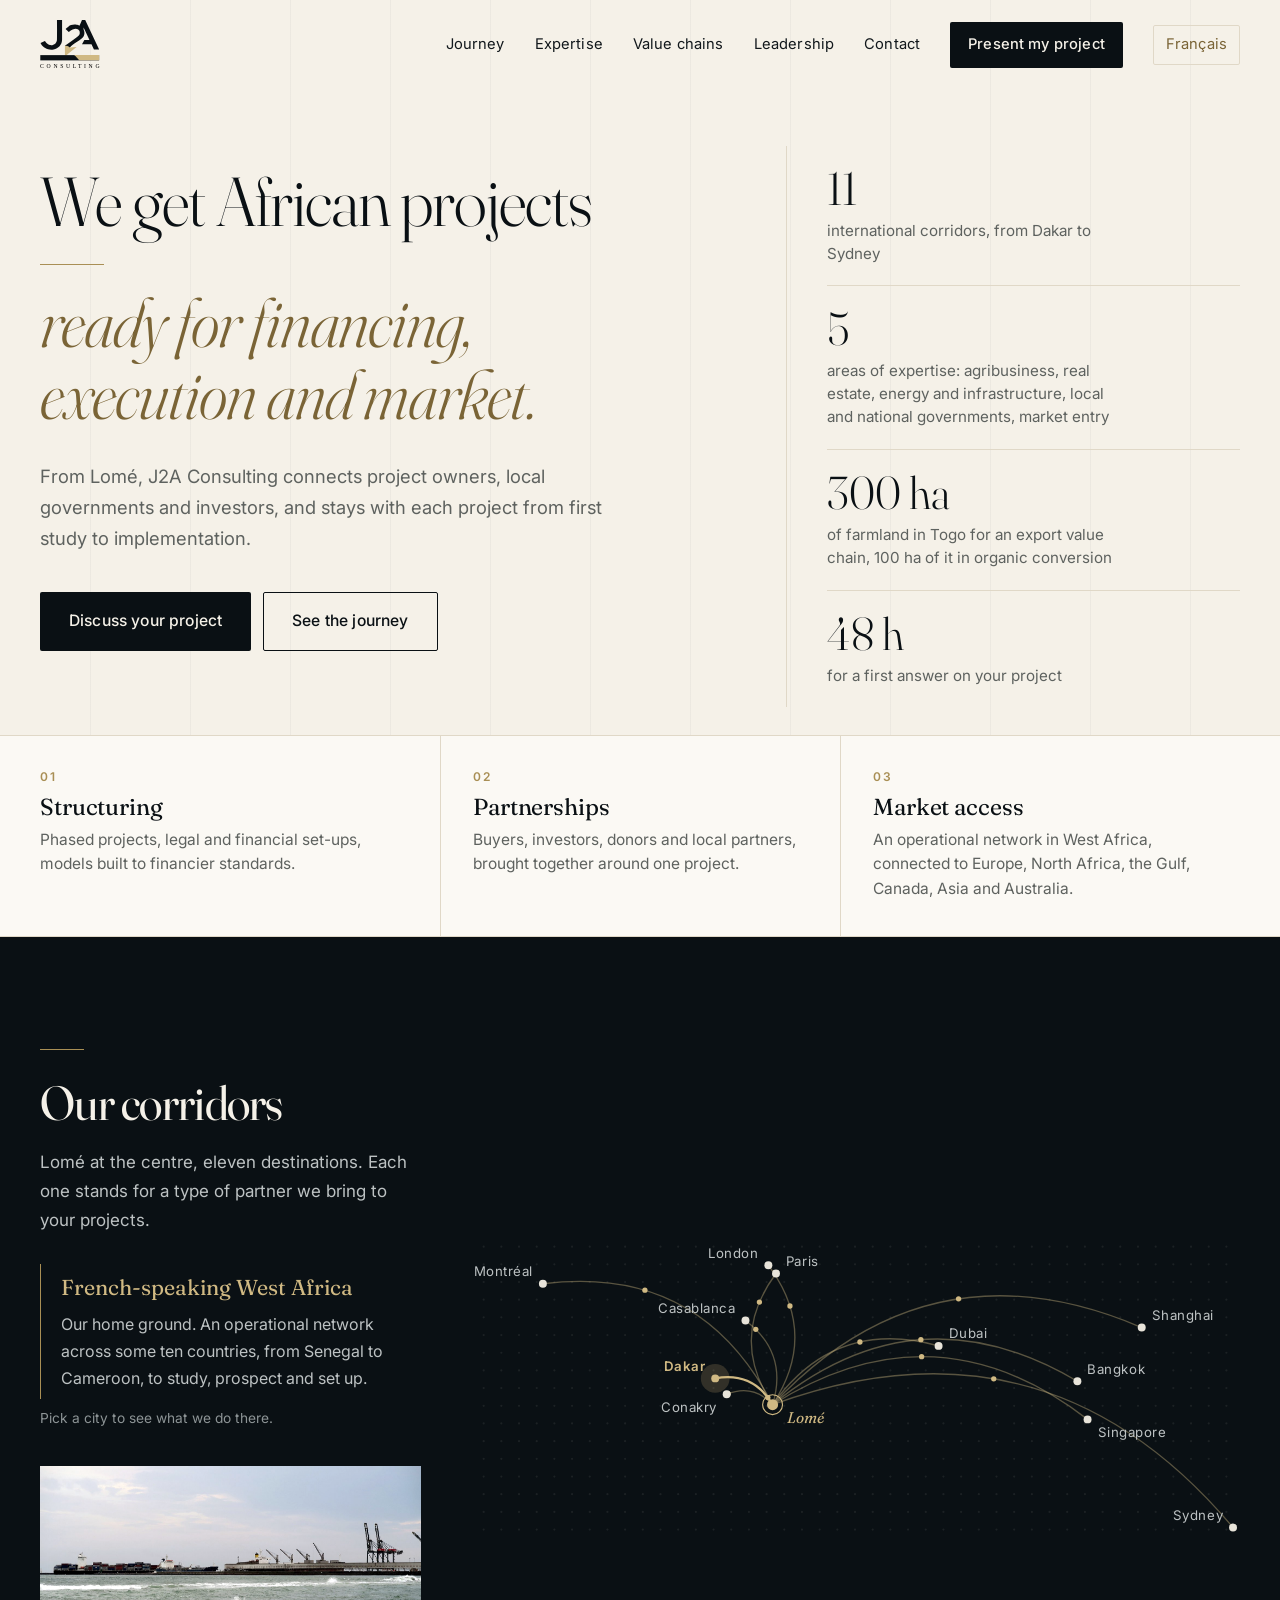
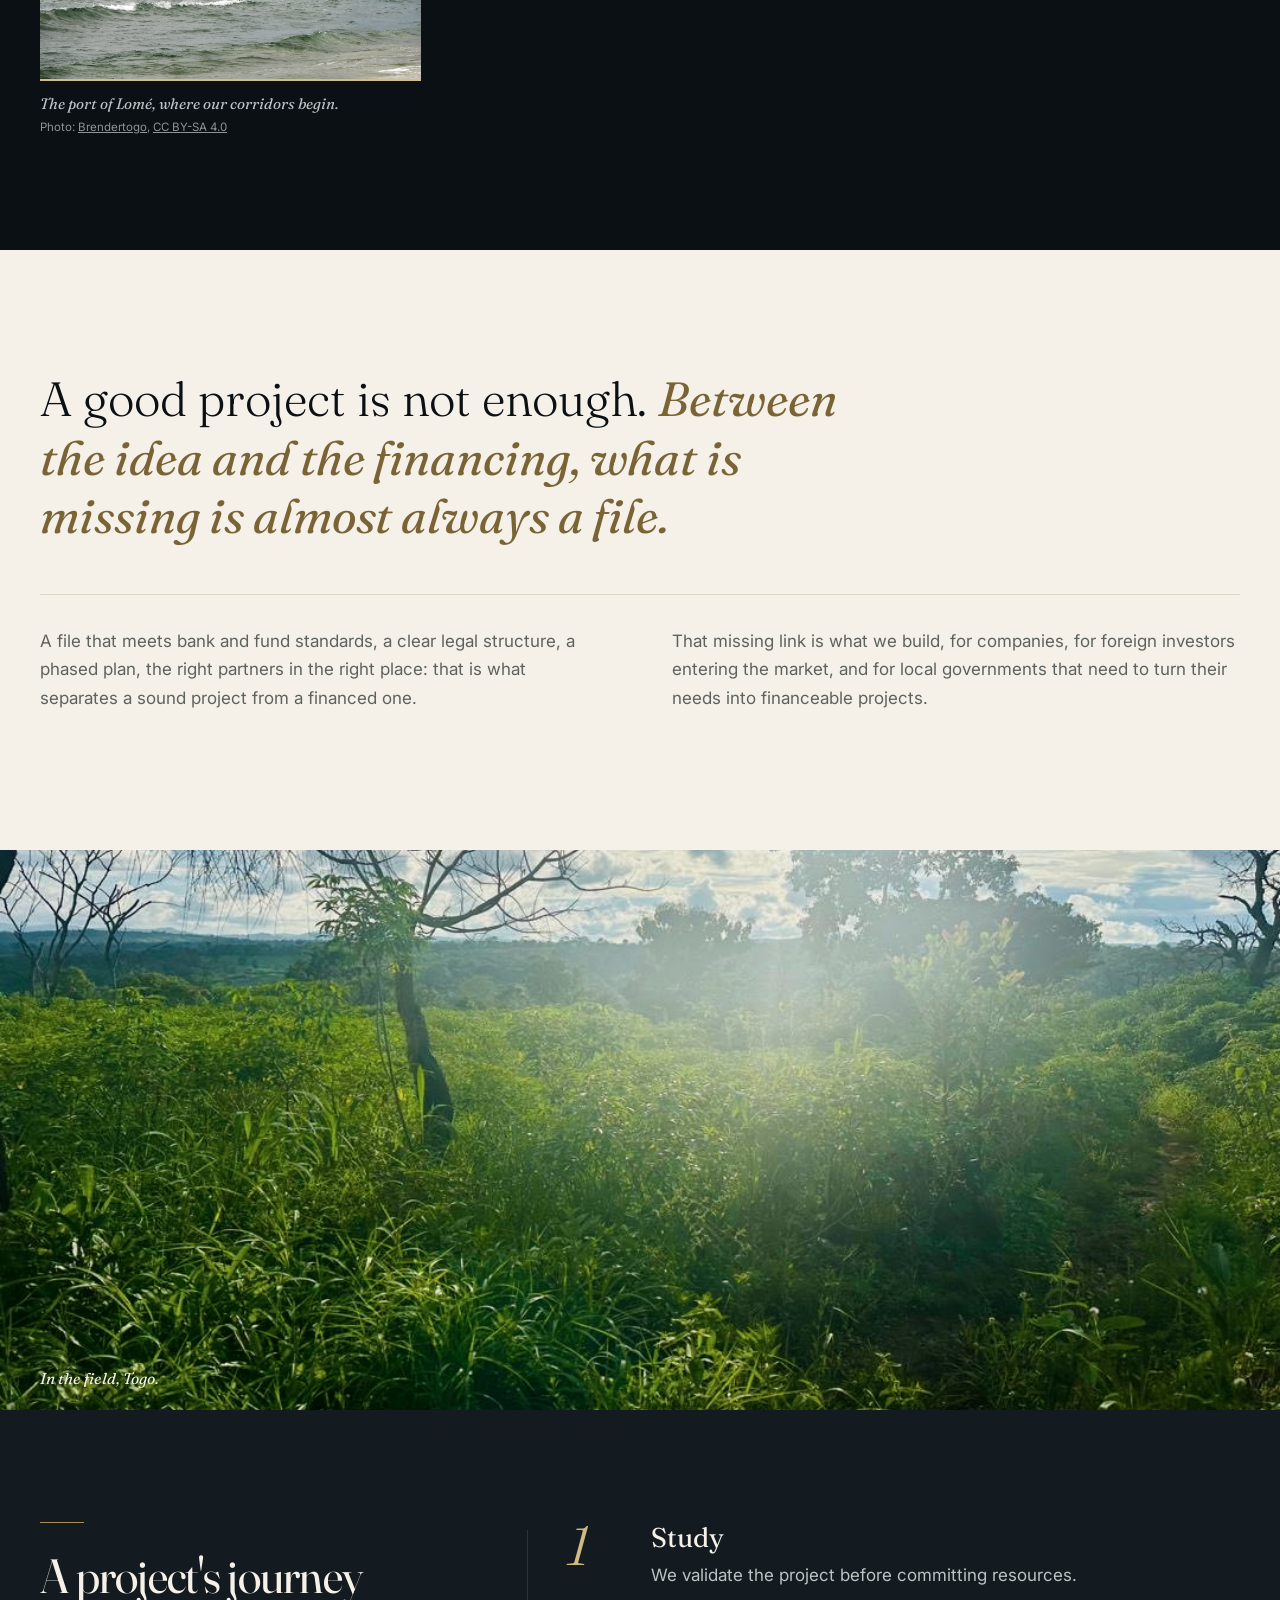
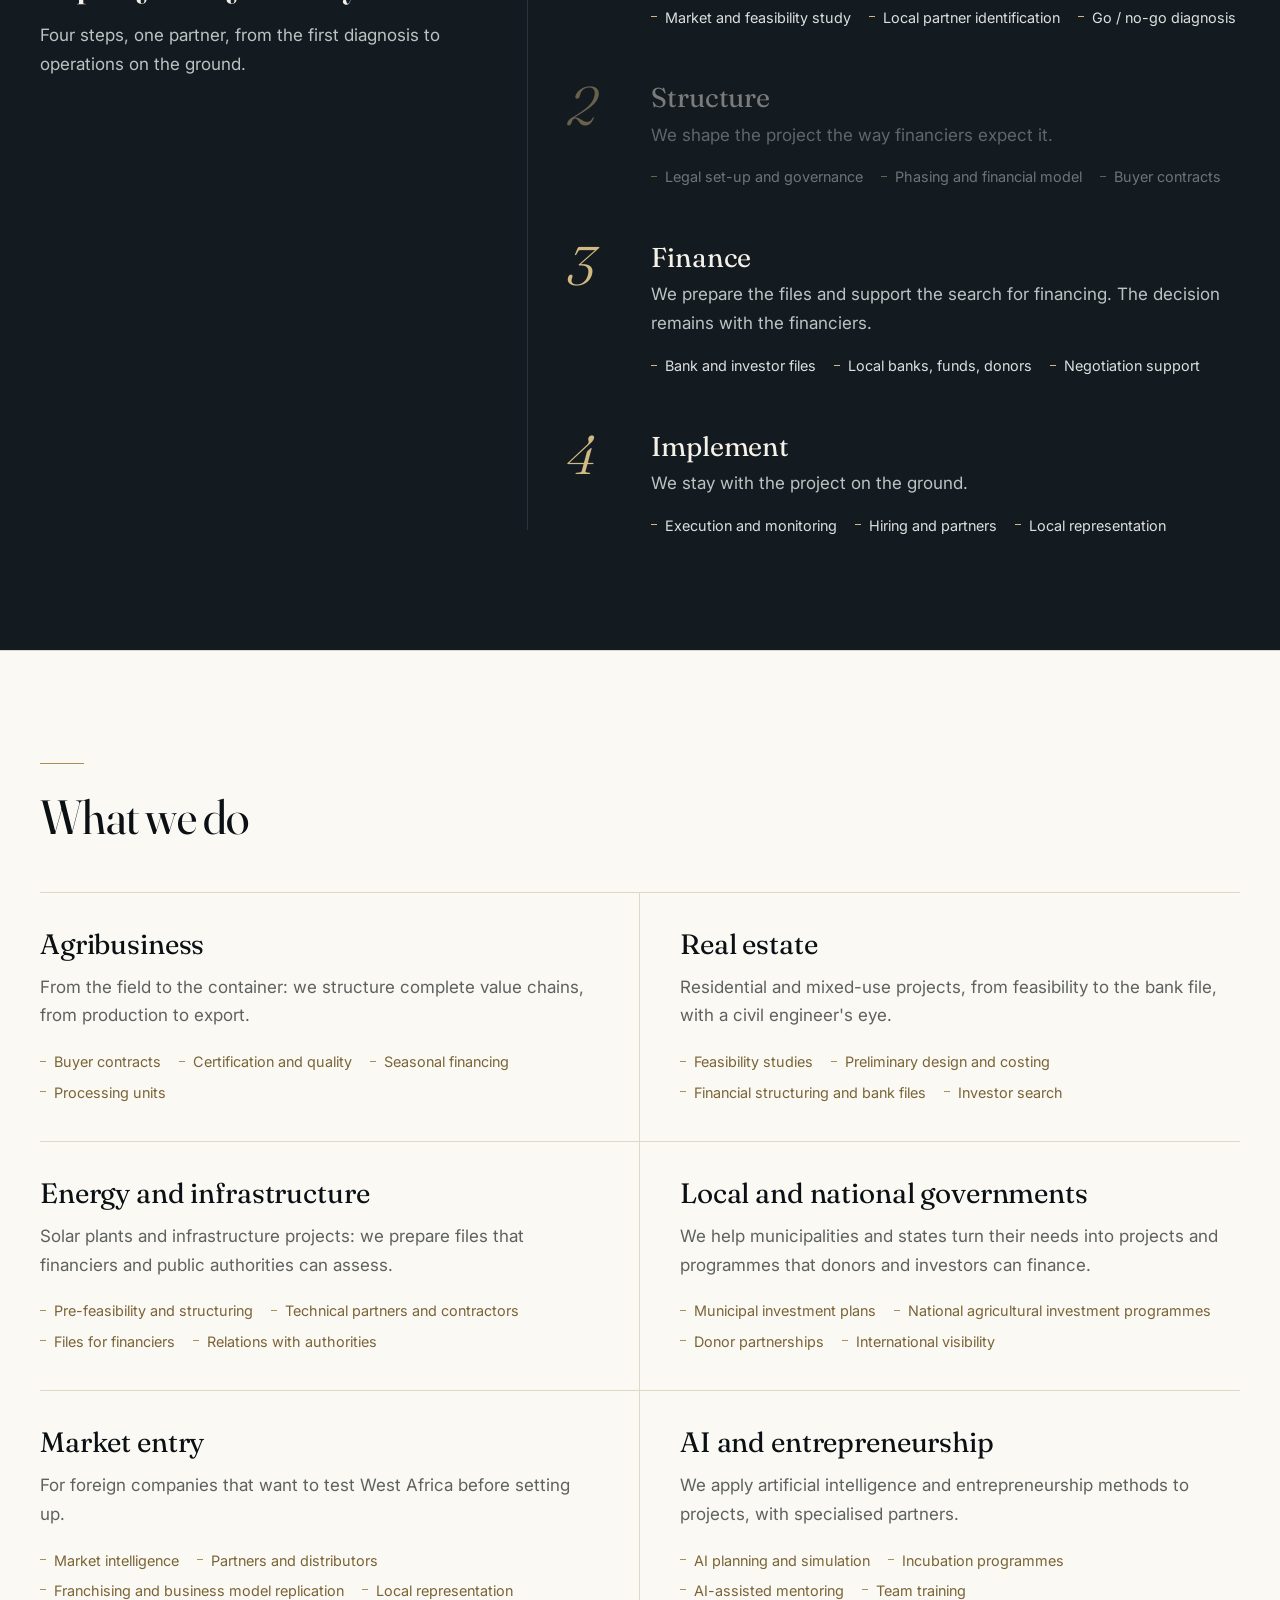
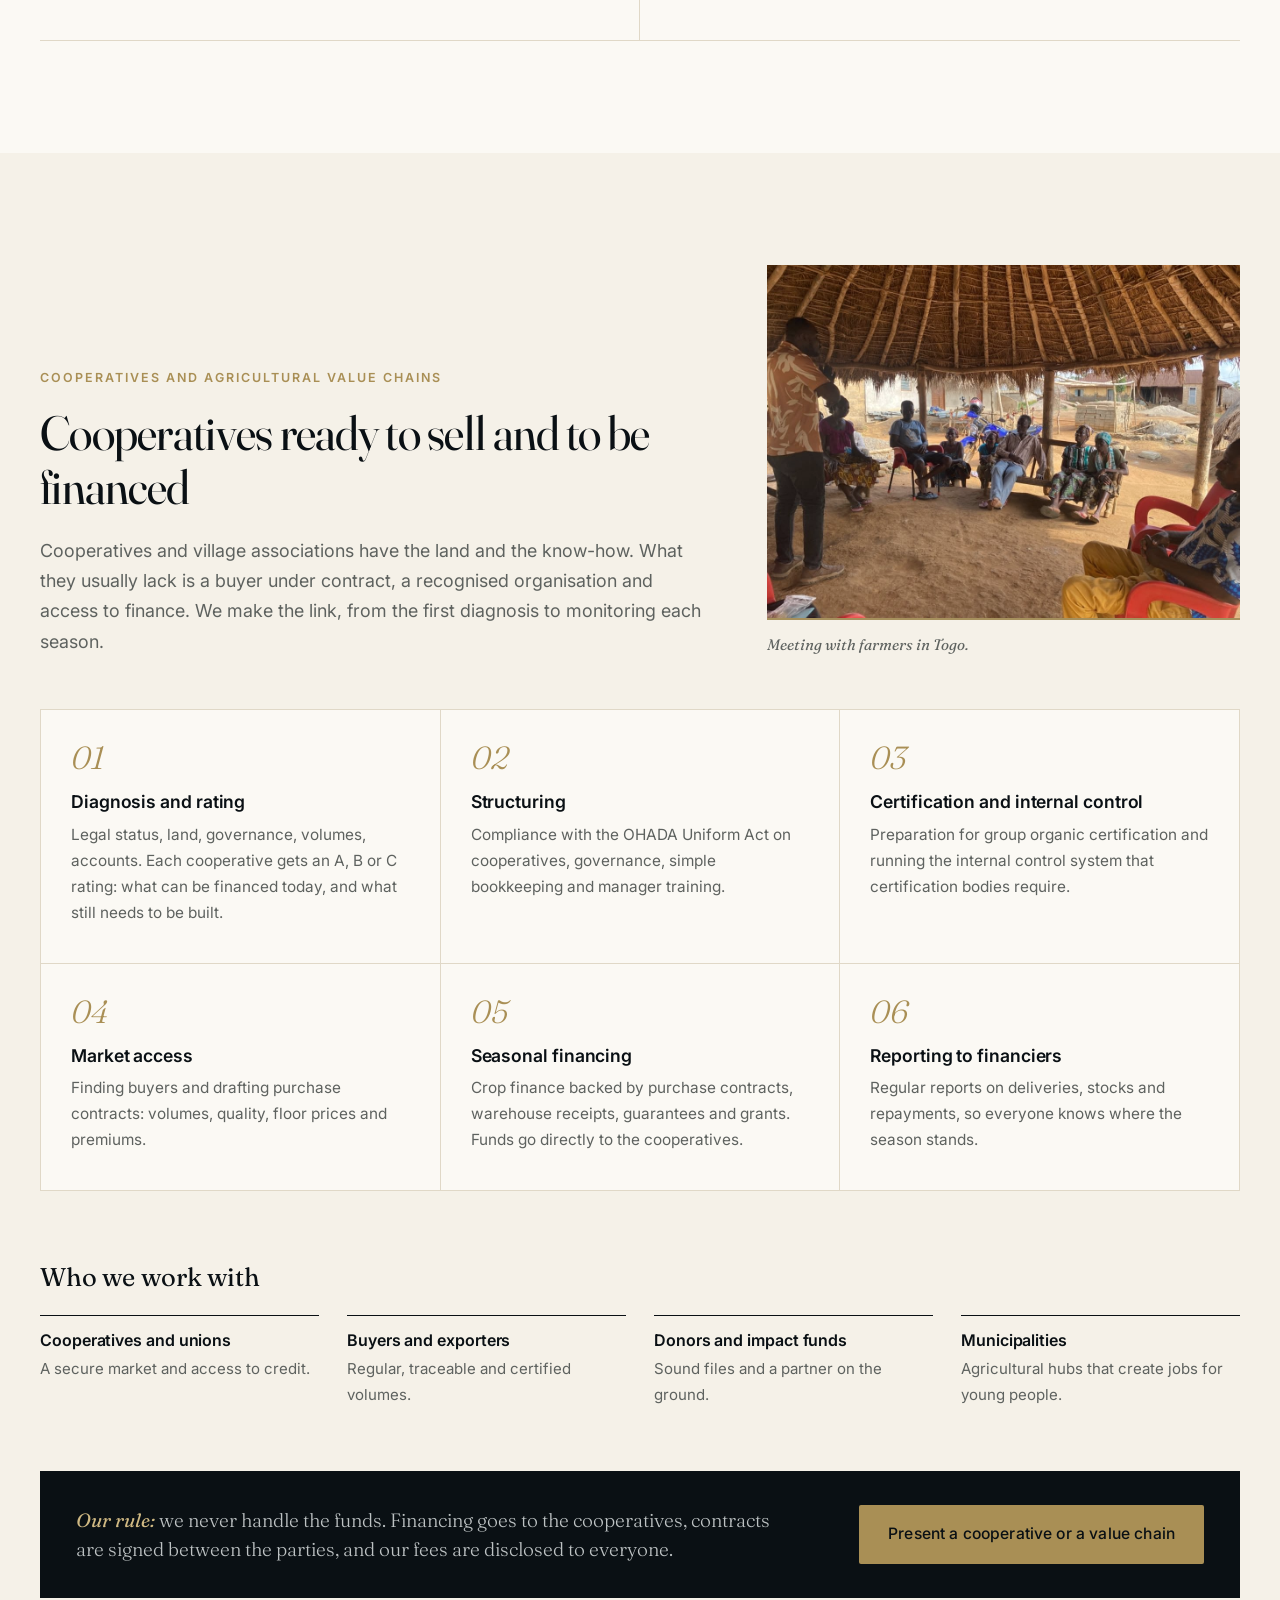
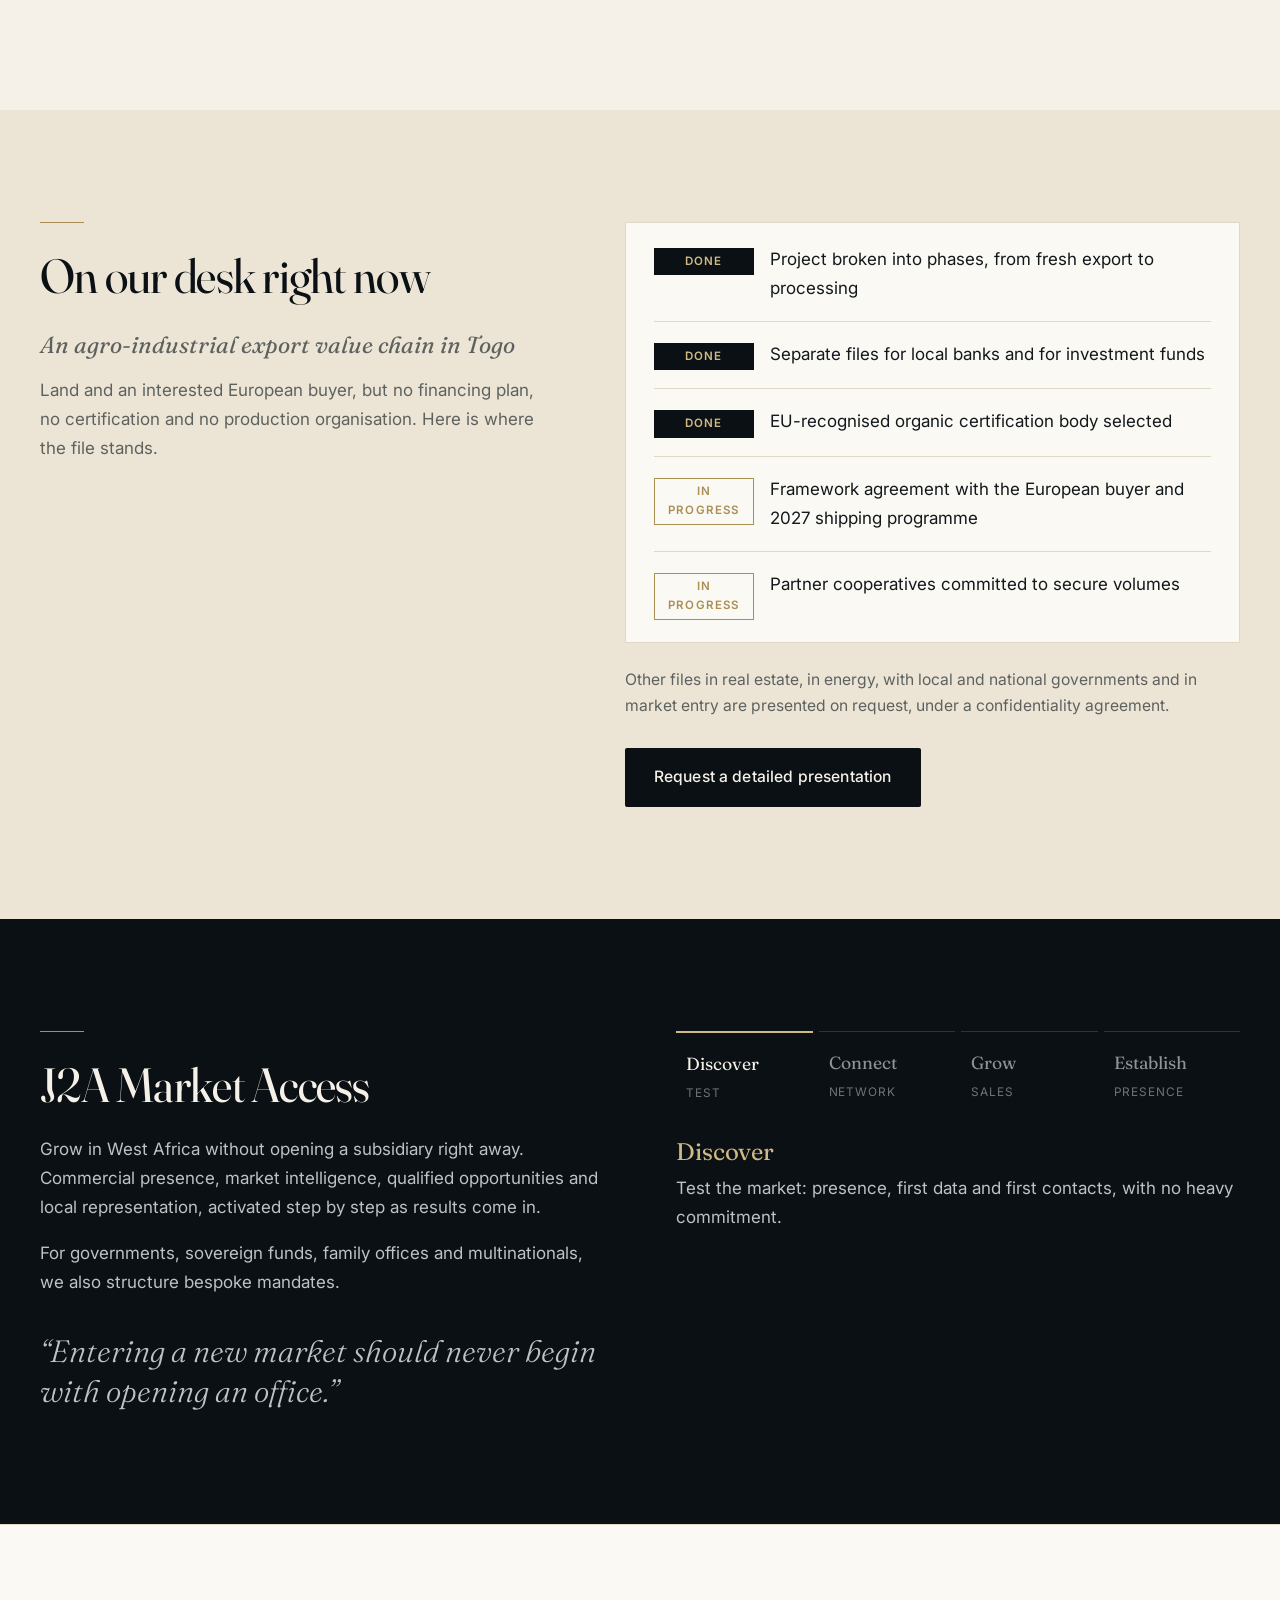
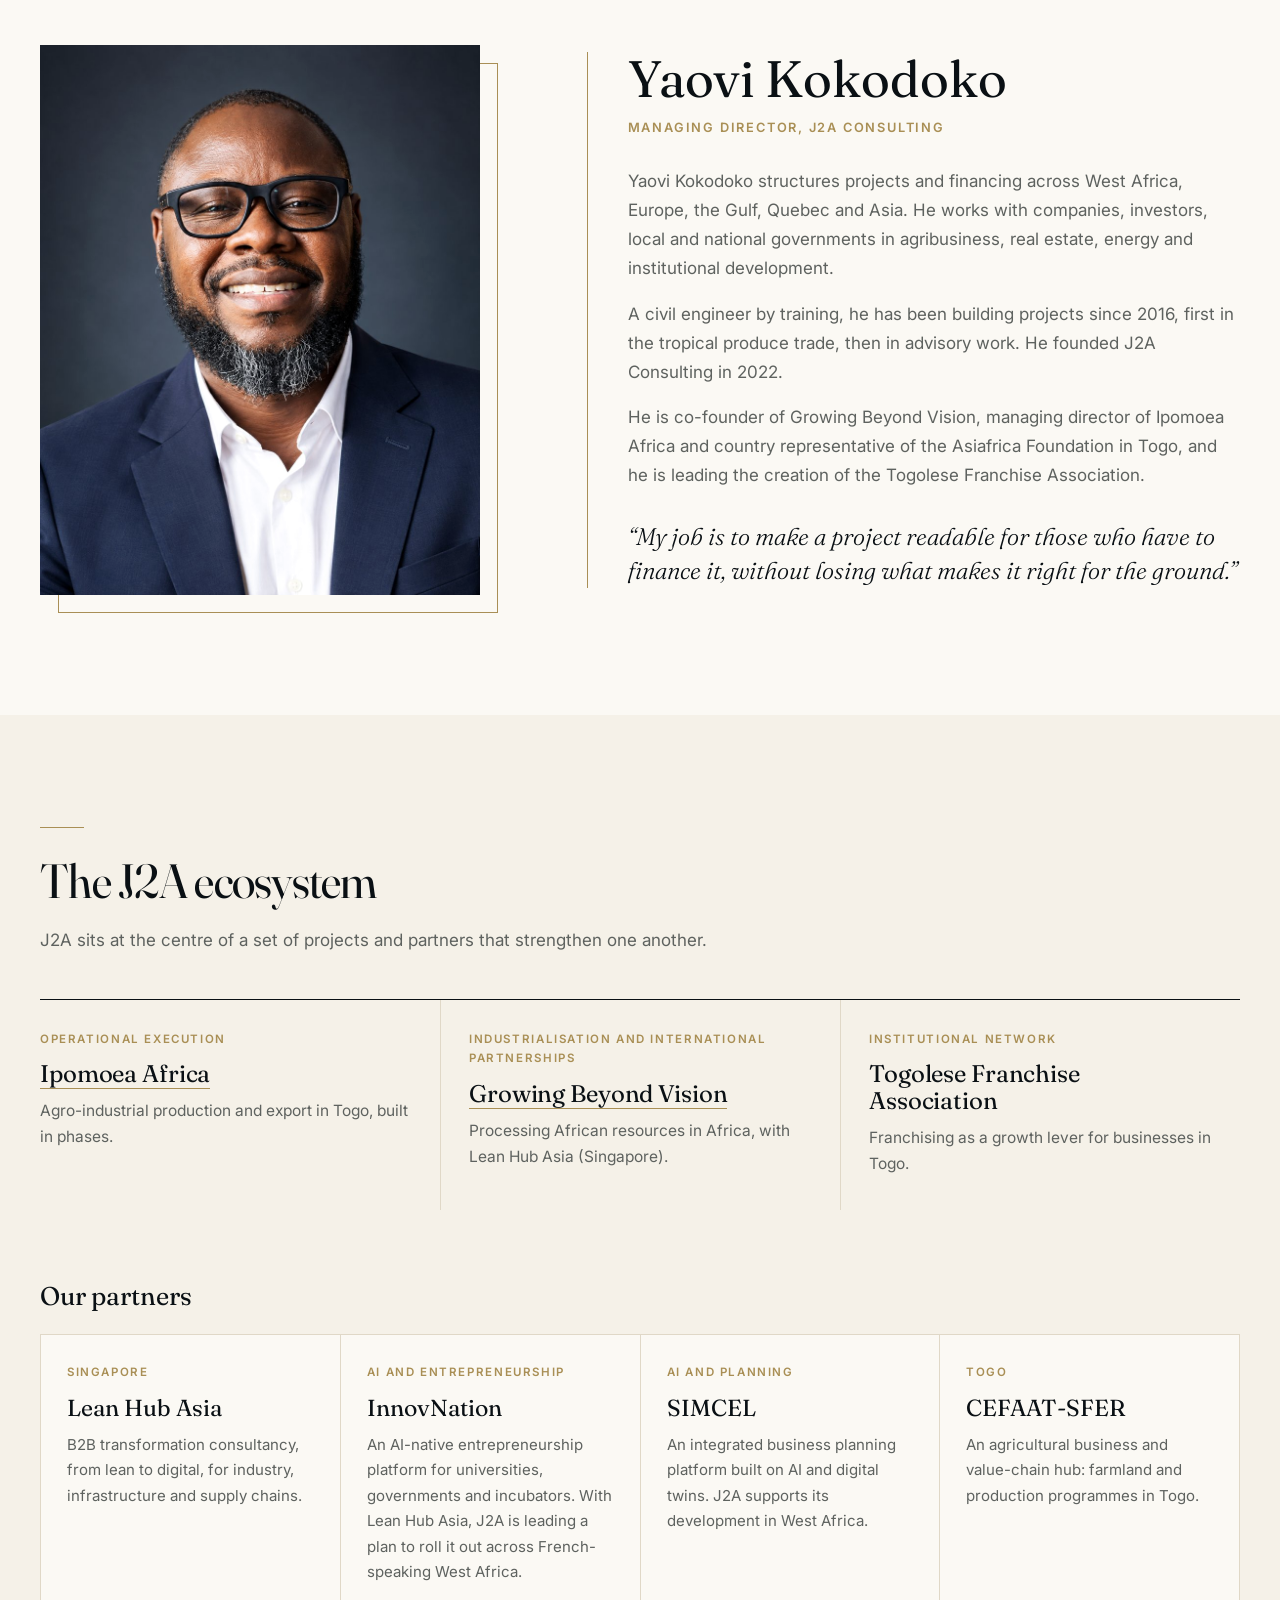
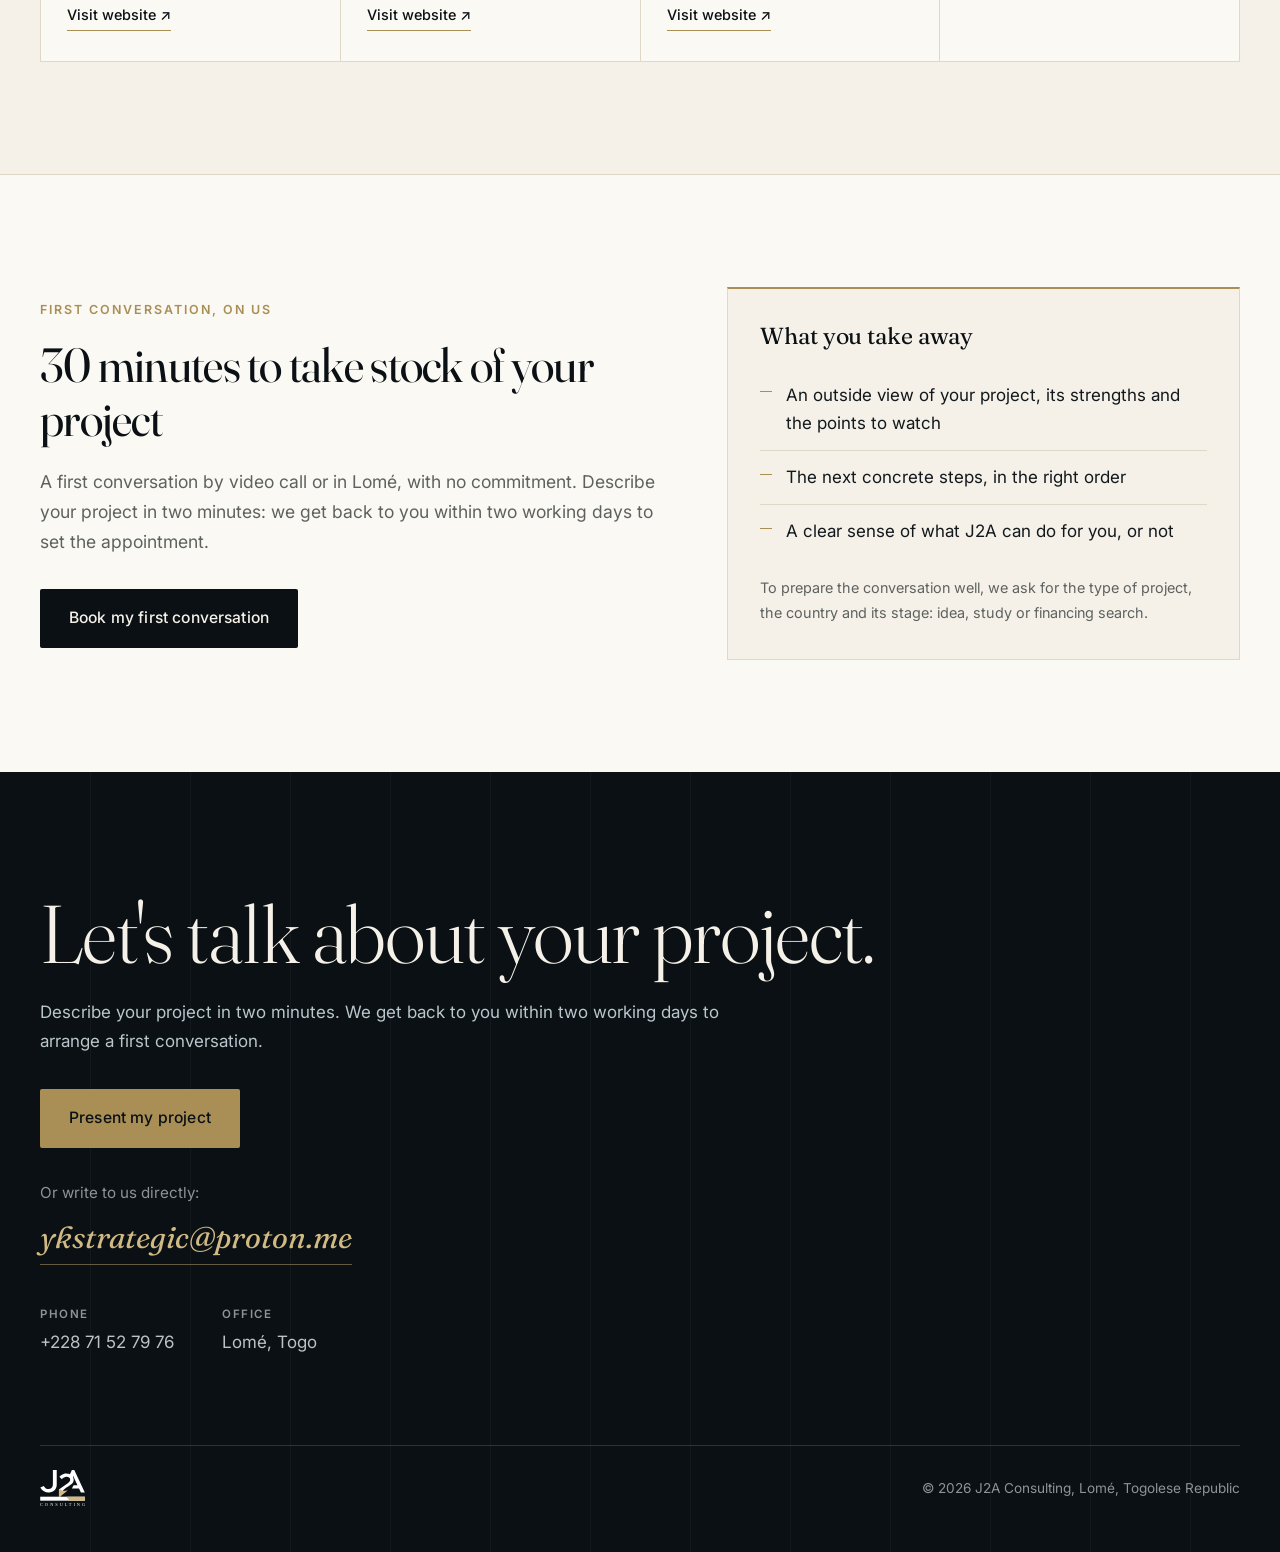
==== commit 9a37d2a9: "Add files via upload" ====
--- a/en/index.html
+++ b/en/index.html
@@ -44,7 +44,7 @@
         <a class="btn btn-ghost" href="#parcours">See the journey</a>
       </div>
     </div>
-    <aside class="hero-figs reveal d4" aria-label="J2A in figures"><dl><div><dt>11</dt><dd>international corridors, from Dakar to Sydney</dd></div><div><dt>4</dt><dd>areas of expertise: agribusiness, real estate, local governments, market entry</dd></div><div><dt>300 ha</dt><dd>organic export value chain being structured in Togo</dd></div><div><dt>48 h</dt><dd>for a first answer on your project</dd></div></dl></aside>
+    <aside class="hero-figs reveal d4" aria-label="J2A in figures"><dl><div><dt>11</dt><dd>international corridors, from Dakar to Sydney</dd></div><div><dt>5</dt><dd>areas of expertise: agribusiness, real estate, energy and infrastructure, local and national governments, market entry</dd></div><div><dt>300 ha</dt><dd>of farmland in Togo for an export value chain, 100 ha of it in organic conversion</dd></div><div><dt>48 h</dt><dd>for a first answer on your project</dd></div></dl></aside>
   </div>
 </section>
 
@@ -858,7 +858,7 @@
 <section class="expertise" id="expertises">
   <div class="wrap">
     <h2>What we do</h2>
-    <div class="exp-grid"><article class="exp-card"><h3>Agribusiness</h3><p>From the field to the container: we structure complete value chains, from production to export.</p><ul><li>Buyer contracts</li><li>Certification and quality</li><li>Seasonal financing</li><li>Processing units</li></ul></article><article class="exp-card"><h3>Real estate</h3><p>Residential and mixed-use projects, from feasibility to the bank file.</p><ul><li>Feasibility studies</li><li>Financial structuring</li><li>Bank files</li><li>Investor search</li></ul></article><article class="exp-card"><h3>Local governments</h3><p>We help municipalities turn their needs into projects that donors can finance.</p><ul><li>Investment plans</li><li>Priority projects</li><li>Donor partnerships</li><li>International visibility</li></ul></article><article class="exp-card"><h3>Market entry</h3><p>For foreign companies that want to test West Africa before setting up.</p><ul><li>Market intelligence</li><li>Partners and distributors</li><li>Active business development</li><li>Local representation</li></ul></article><article class="exp-card"><h3>AI and entrepreneurship</h3><p>We apply artificial intelligence and entrepreneurship methods to projects, with specialised partners.</p><ul><li>AI planning and simulation</li><li>Incubation programmes</li><li>AI-assisted mentoring</li><li>Team training</li></ul></article></div>
+    <div class="exp-grid"><article class="exp-card"><h3>Agribusiness</h3><p>From the field to the container: we structure complete value chains, from production to export.</p><ul><li>Buyer contracts</li><li>Certification and quality</li><li>Seasonal financing</li><li>Processing units</li></ul></article><article class="exp-card"><h3>Real estate</h3><p>Residential and mixed-use projects, from feasibility to the bank file, with a civil engineer's eye.</p><ul><li>Feasibility studies</li><li>Preliminary design and costing</li><li>Financial structuring and bank files</li><li>Investor search</li></ul></article><article class="exp-card"><h3>Energy and infrastructure</h3><p>Solar plants and infrastructure projects: we prepare files that financiers and public authorities can assess.</p><ul><li>Pre-feasibility and structuring</li><li>Technical partners and contractors</li><li>Files for financiers</li><li>Relations with authorities</li></ul></article><article class="exp-card"><h3>Local and national governments</h3><p>We help municipalities and states turn their needs into projects and programmes that donors and investors can finance.</p><ul><li>Municipal investment plans</li><li>National agricultural investment programmes</li><li>Donor partnerships</li><li>International visibility</li></ul></article><article class="exp-card"><h3>Market entry</h3><p>For foreign companies that want to test West Africa before setting up.</p><ul><li>Market intelligence</li><li>Partners and distributors</li><li>Franchising and business model replication</li><li>Local representation</li></ul></article><article class="exp-card"><h3>AI and entrepreneurship</h3><p>We apply artificial intelligence and entrepreneurship methods to projects, with specialised partners.</p><ul><li>AI planning and simulation</li><li>Incubation programmes</li><li>AI-assisted mentoring</li><li>Team training</li></ul></article></div>
   </div>
 </section>
 
@@ -890,8 +890,8 @@
       <p>Land and an interested European buyer, but no financing plan, no certification and no production organisation. Here is where the file stands.</p>
     </div>
     <div>
-      <ul class="case-steps"><li><span class="st st-on">Done</span>Project broken into phases, from fresh export to processing</li><li><span class="st st-on">Done</span>Separate files for local banks and for investment funds</li><li><span class="st">In progress</span>Shipping programme and framework contract with the importer</li><li><span class="st">In progress</span>Organic certification by an EU-recognised body</li></ul>
-      <p class="case-more">Other files in real estate, with local governments and in market entry are presented on request, under a confidentiality agreement.</p>
+      <ul class="case-steps"><li><span class="st st-on">Done</span>Project broken into phases, from fresh export to processing</li><li><span class="st st-on">Done</span>Separate files for local banks and for investment funds</li><li><span class="st st-on">Done</span>EU-recognised organic certification body selected</li><li><span class="st">In progress</span>Framework agreement with the European buyer and 2027 shipping programme</li><li><span class="st">In progress</span>Partner cooperatives committed to secure volumes</li></ul>
+      <p class="case-more">Other files in real estate, in energy, with local and national governments and in market entry are presented on request, under a confidentiality agreement.</p>
       <a class="btn btn-ink" href="mailto:ykstrategic@proton.me?subject=Request for a detailed presentation">Request a detailed presentation</a>
     </div>
   </div>
@@ -918,7 +918,7 @@
       <h2 class="sr">Leadership</h2>
       <div class="name">Yaovi Kokodoko</div>
       <div class="role">Managing Director, J2A Consulting</div>
-      <p>Yaovi Kokodoko structures projects and financing across West Africa, Europe, the Gulf, Quebec and Asia. He works with companies, investors and local governments in agribusiness, real estate and institutional development.</p><p>He is co-founder of Growing Beyond Vision, managing director of Ipomoea Africa and president of the Togolese Franchise Association.</p>
+      <p>Yaovi Kokodoko structures projects and financing across West Africa, Europe, the Gulf, Quebec and Asia. He works with companies, investors, local and national governments in agribusiness, real estate, energy and institutional development.</p><p>A civil engineer by training, he has been building projects since 2016, first in the tropical produce trade, then in advisory work. He founded J2A Consulting in 2022.</p><p>He is co-founder of Growing Beyond Vision, managing director of Ipomoea Africa and country representative of the Asiafrica Foundation in Togo, and he is leading the creation of the Togolese Franchise Association.</p>
       <blockquote>“My job is to make a project readable for those who have to finance it, without losing what makes it right for the ground.”</blockquote>
     </div>
   </div>
@@ -964,7 +964,7 @@
     </div>
     <div class="foot">
       <img src="../assets/logo-light.svg" alt="">
-      <div>© 2026 J2A Consulting SARL, Lomé, Togolese Republic</div>
+      <div>© 2026 J2A Consulting, Lomé, Togolese Republic</div>
     </div>
   </div>
 </footer>
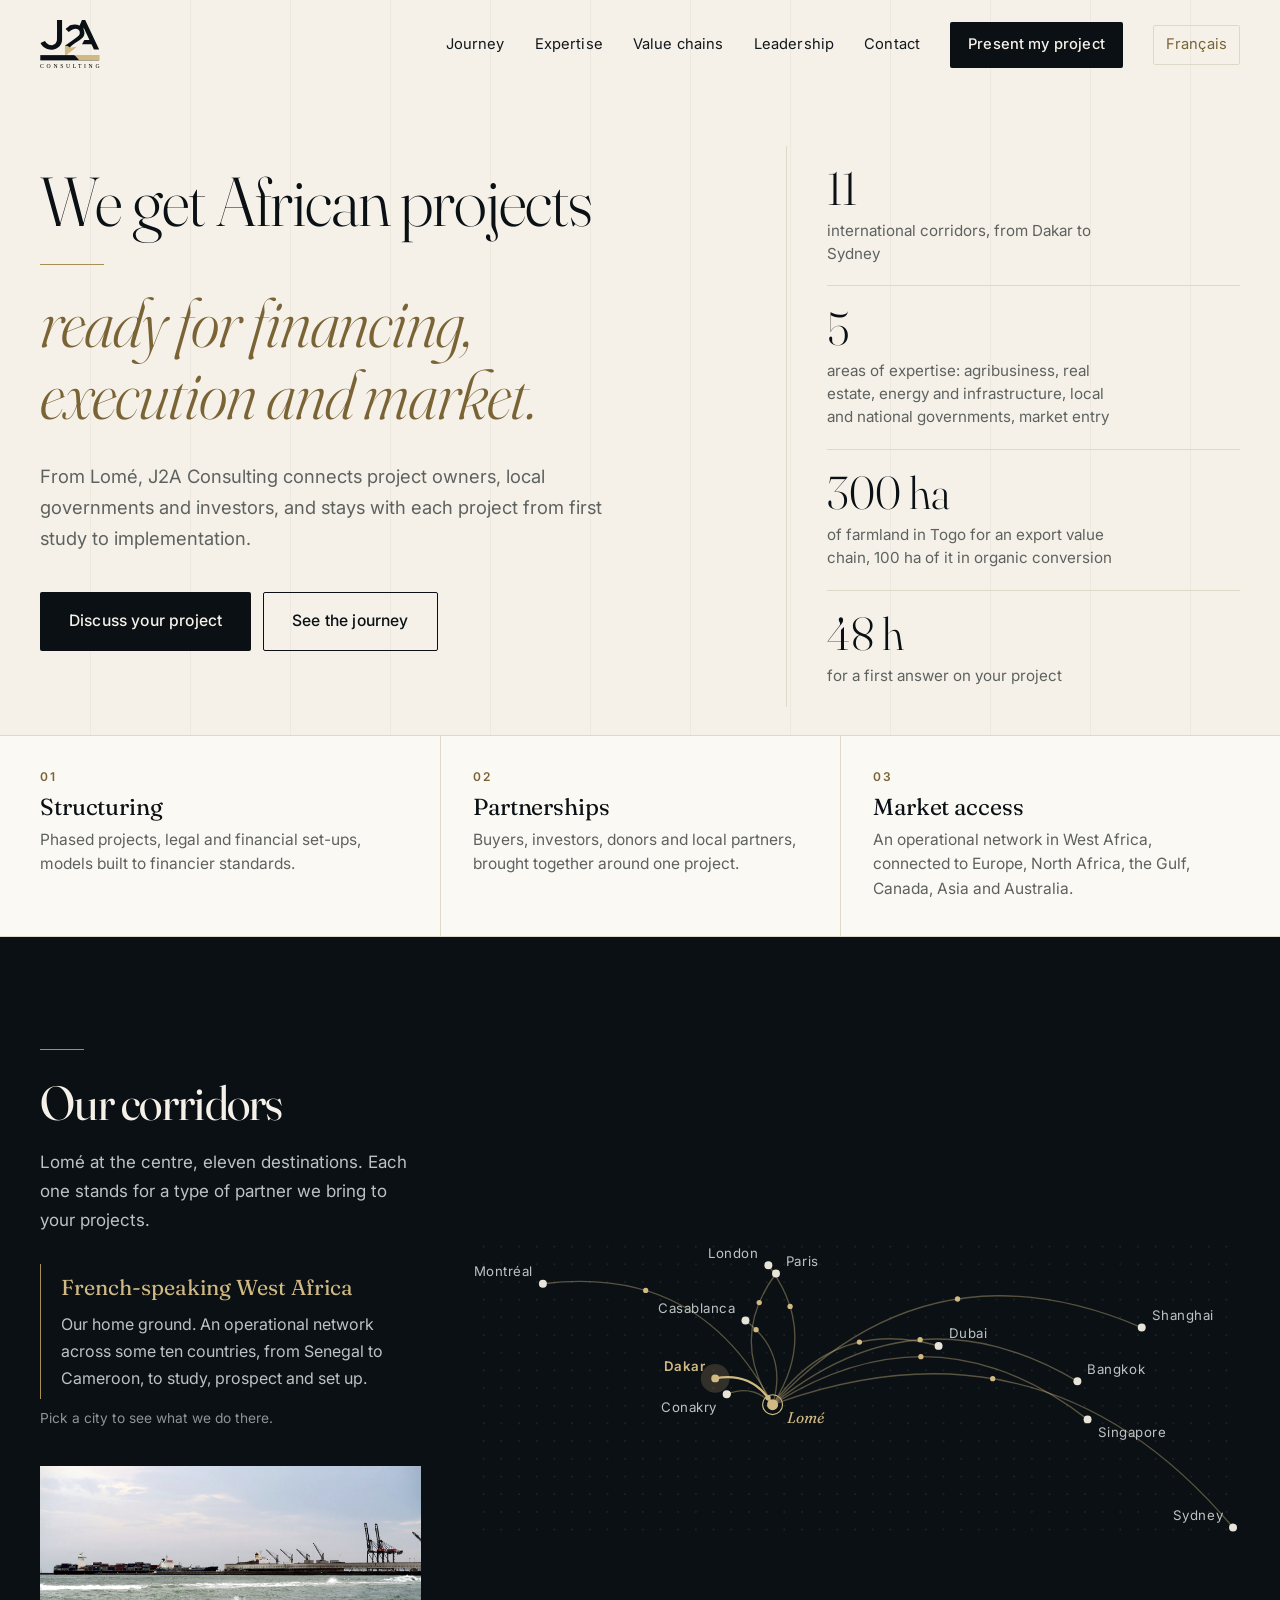
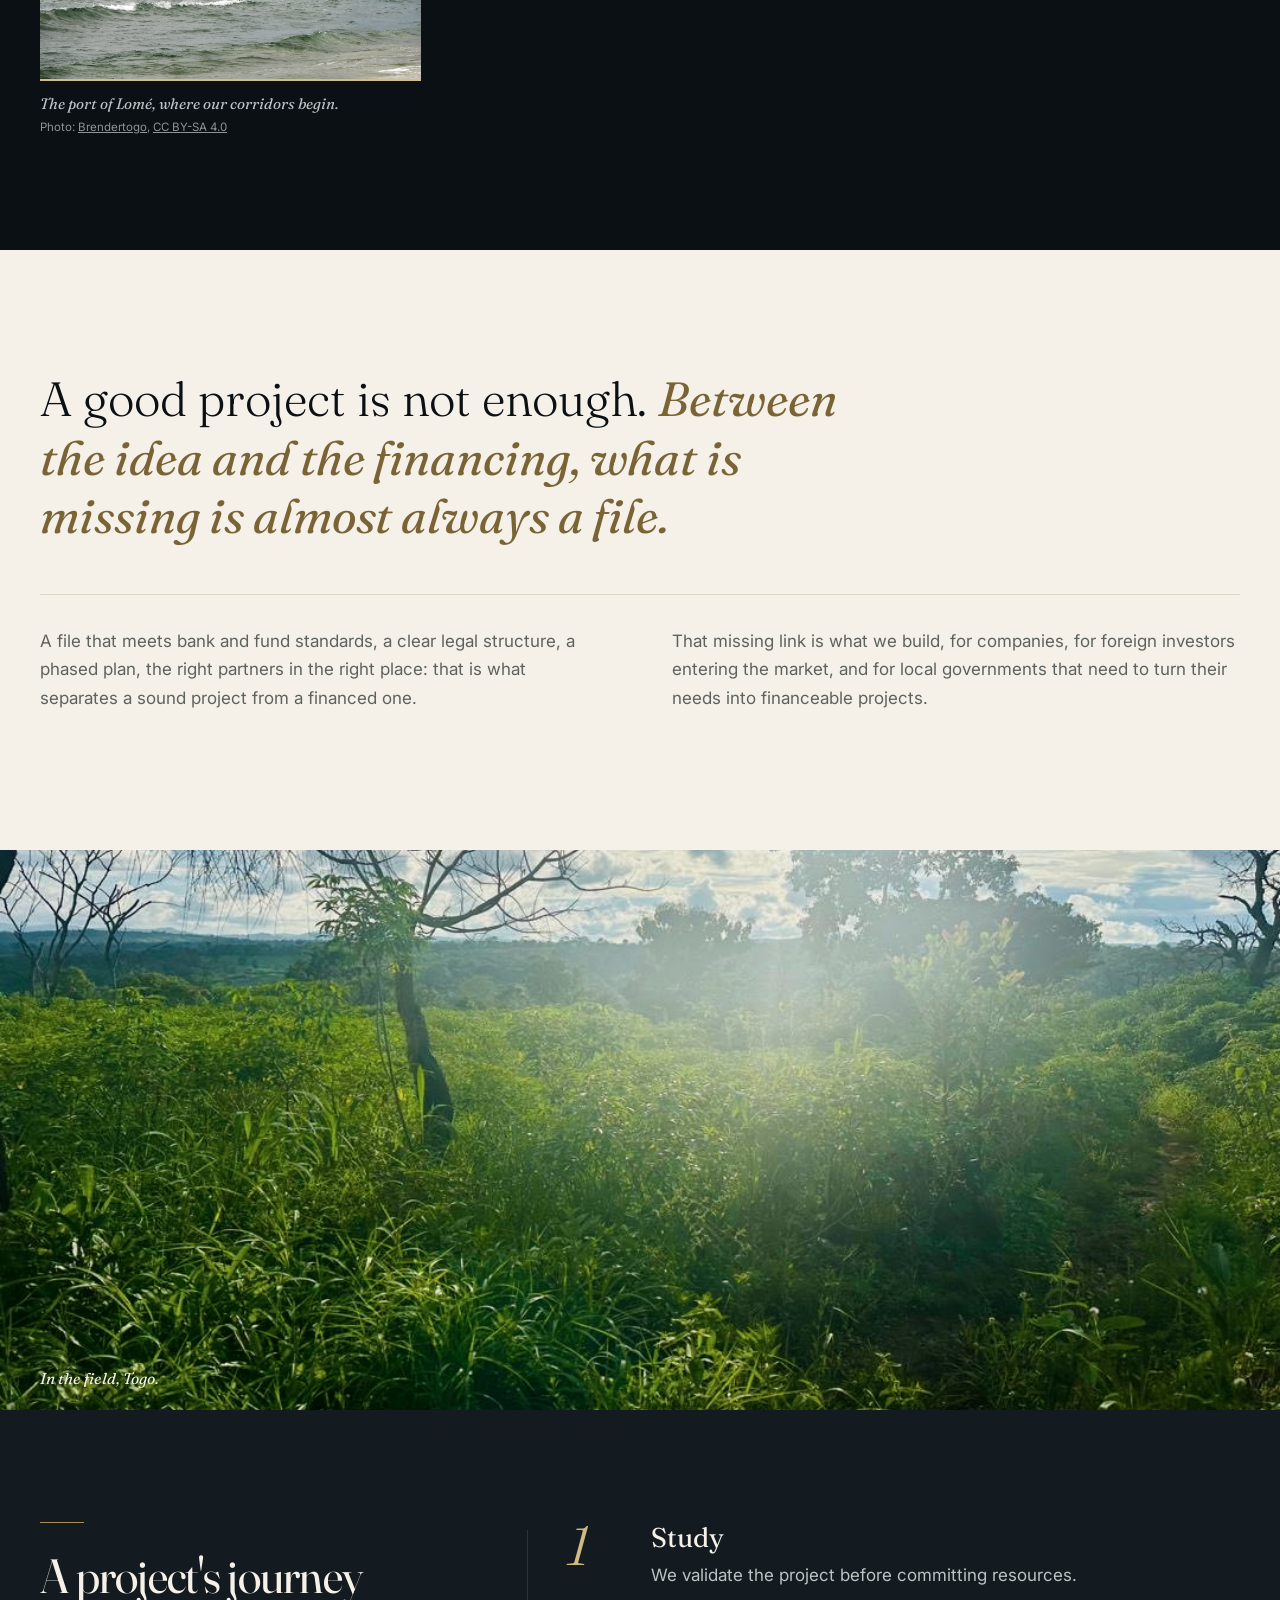
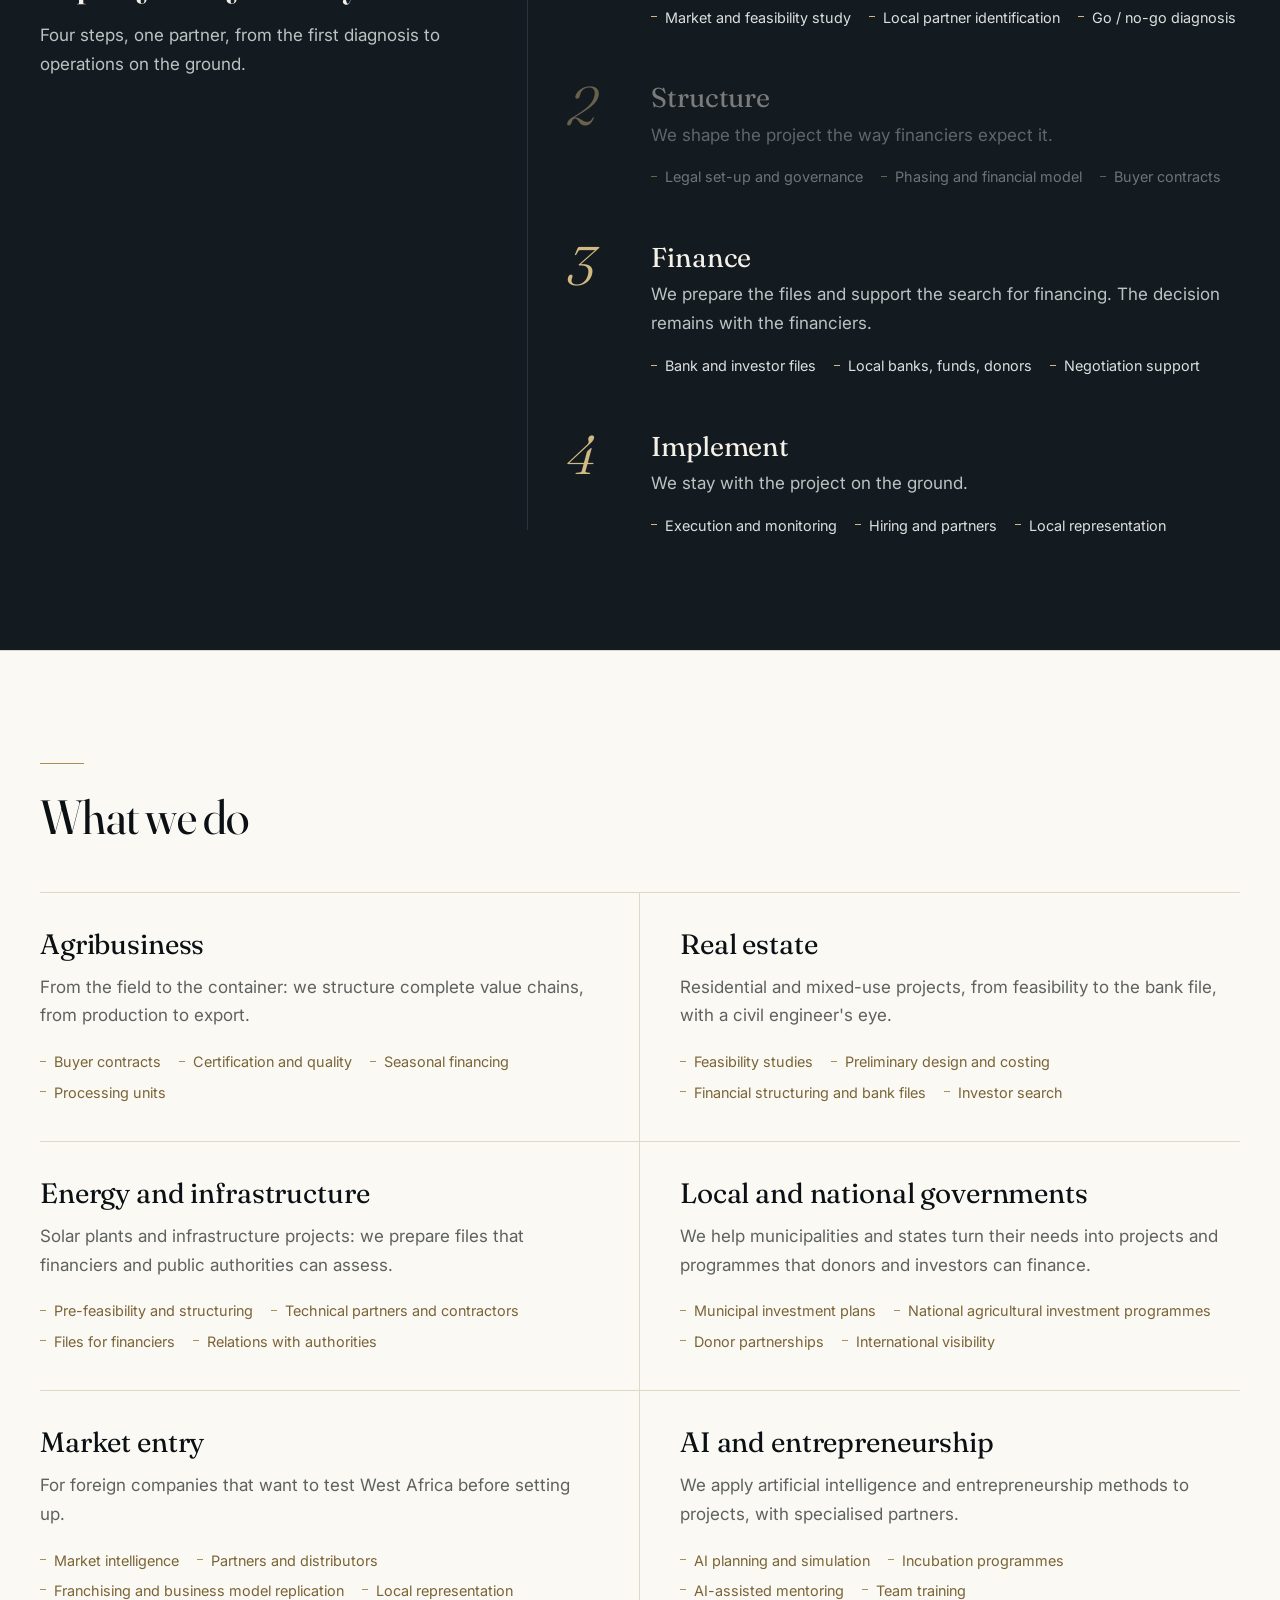
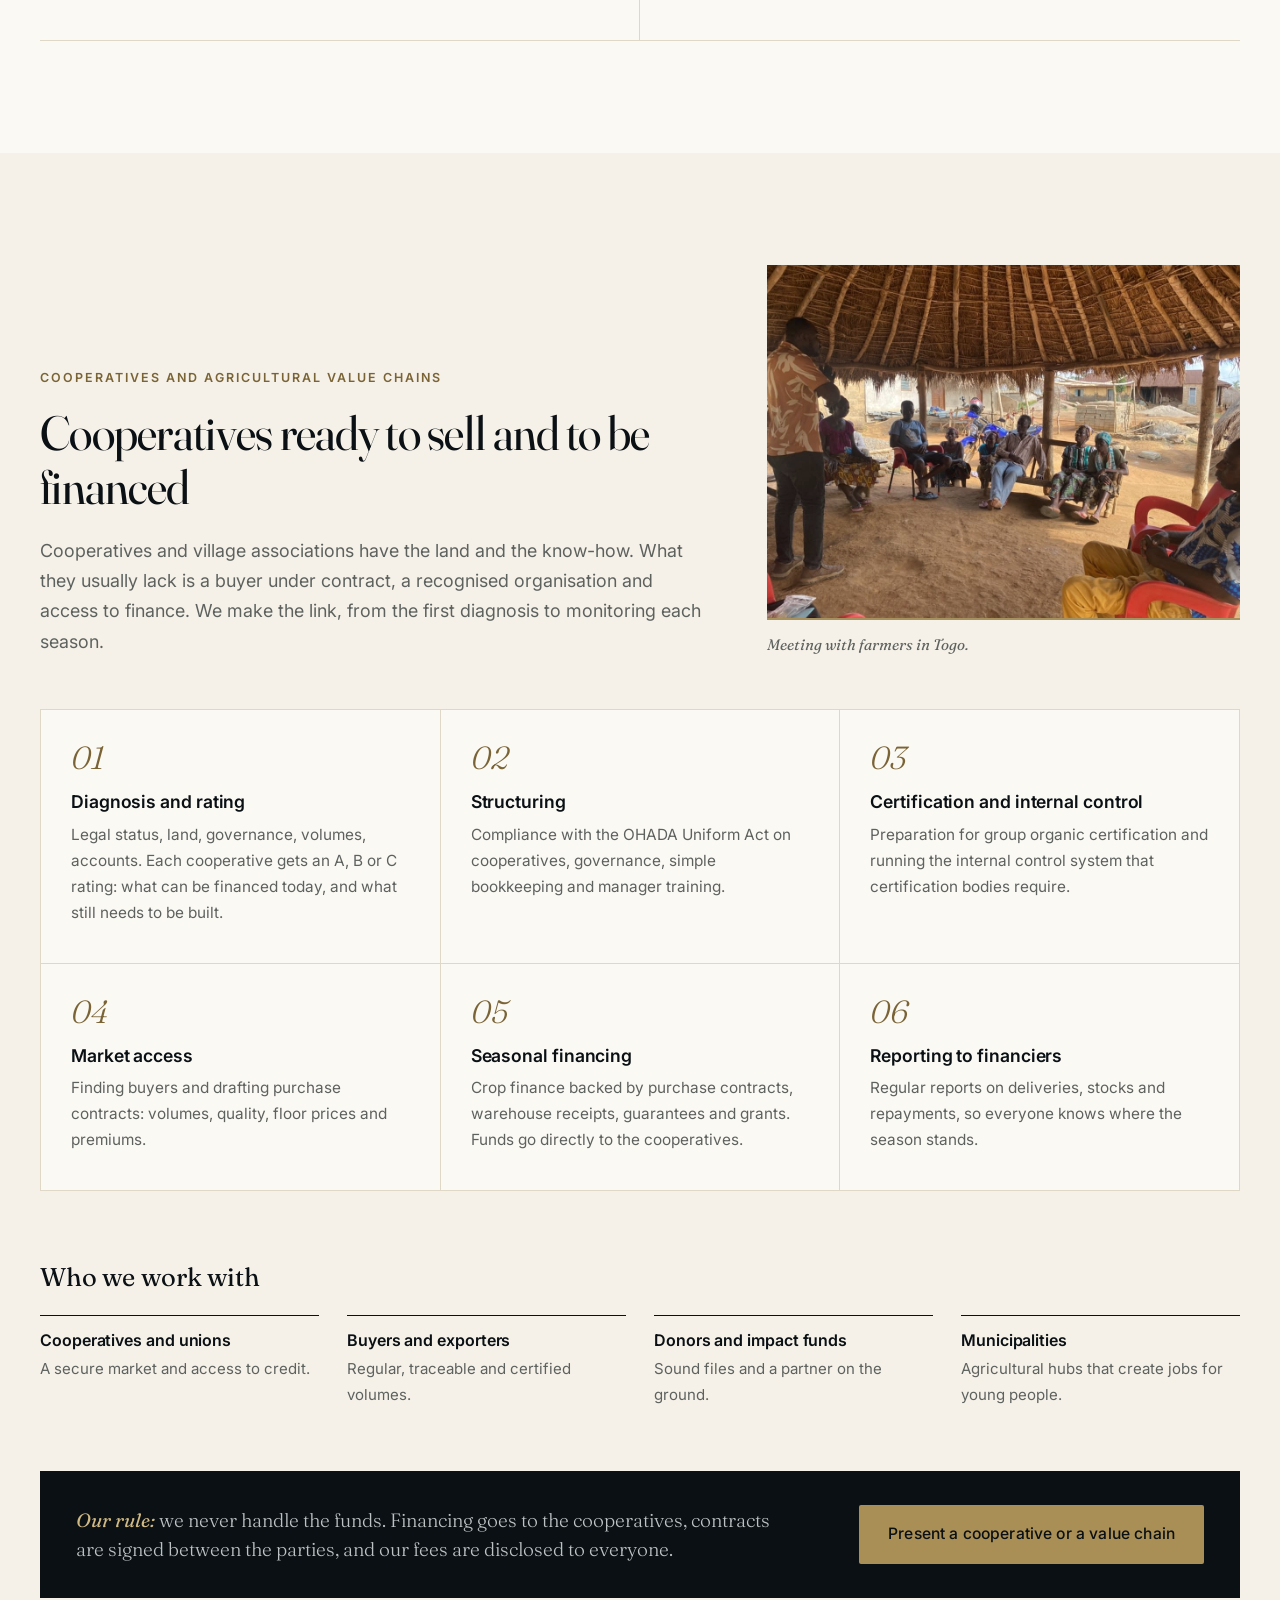
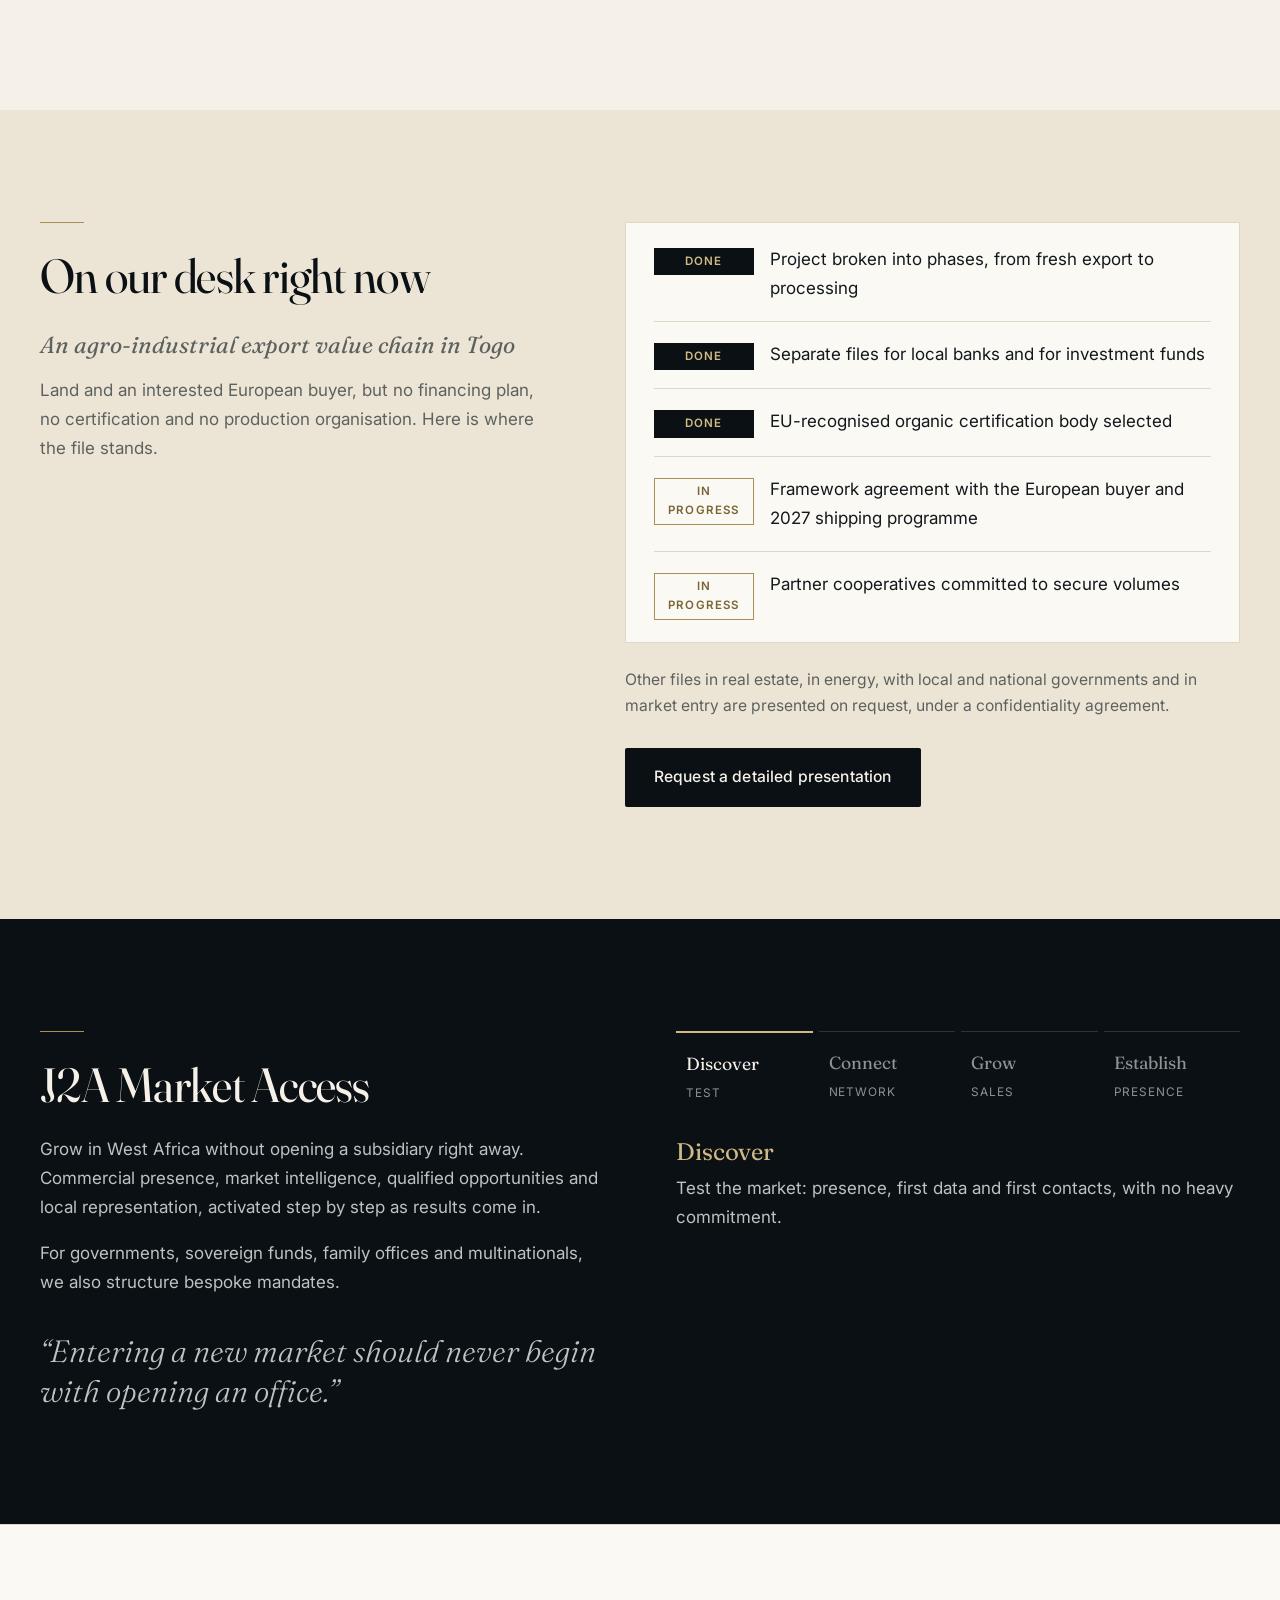
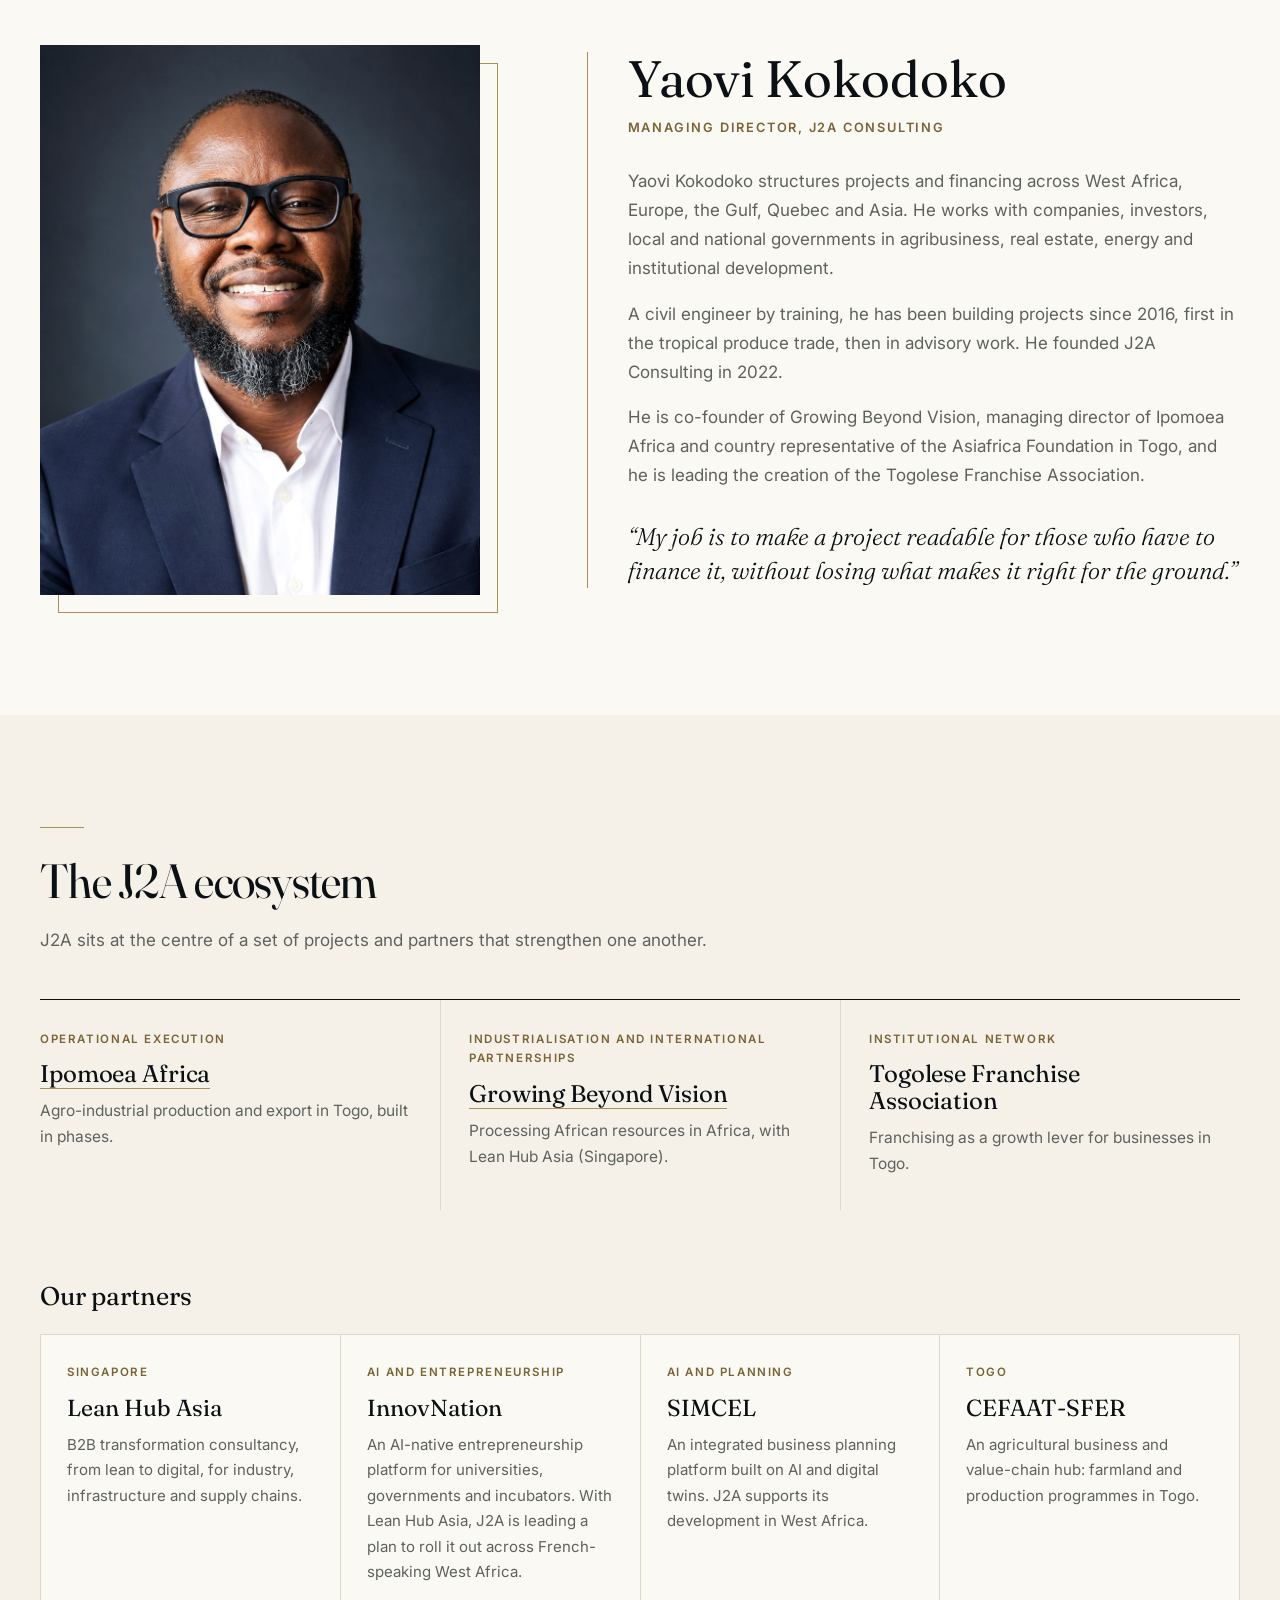
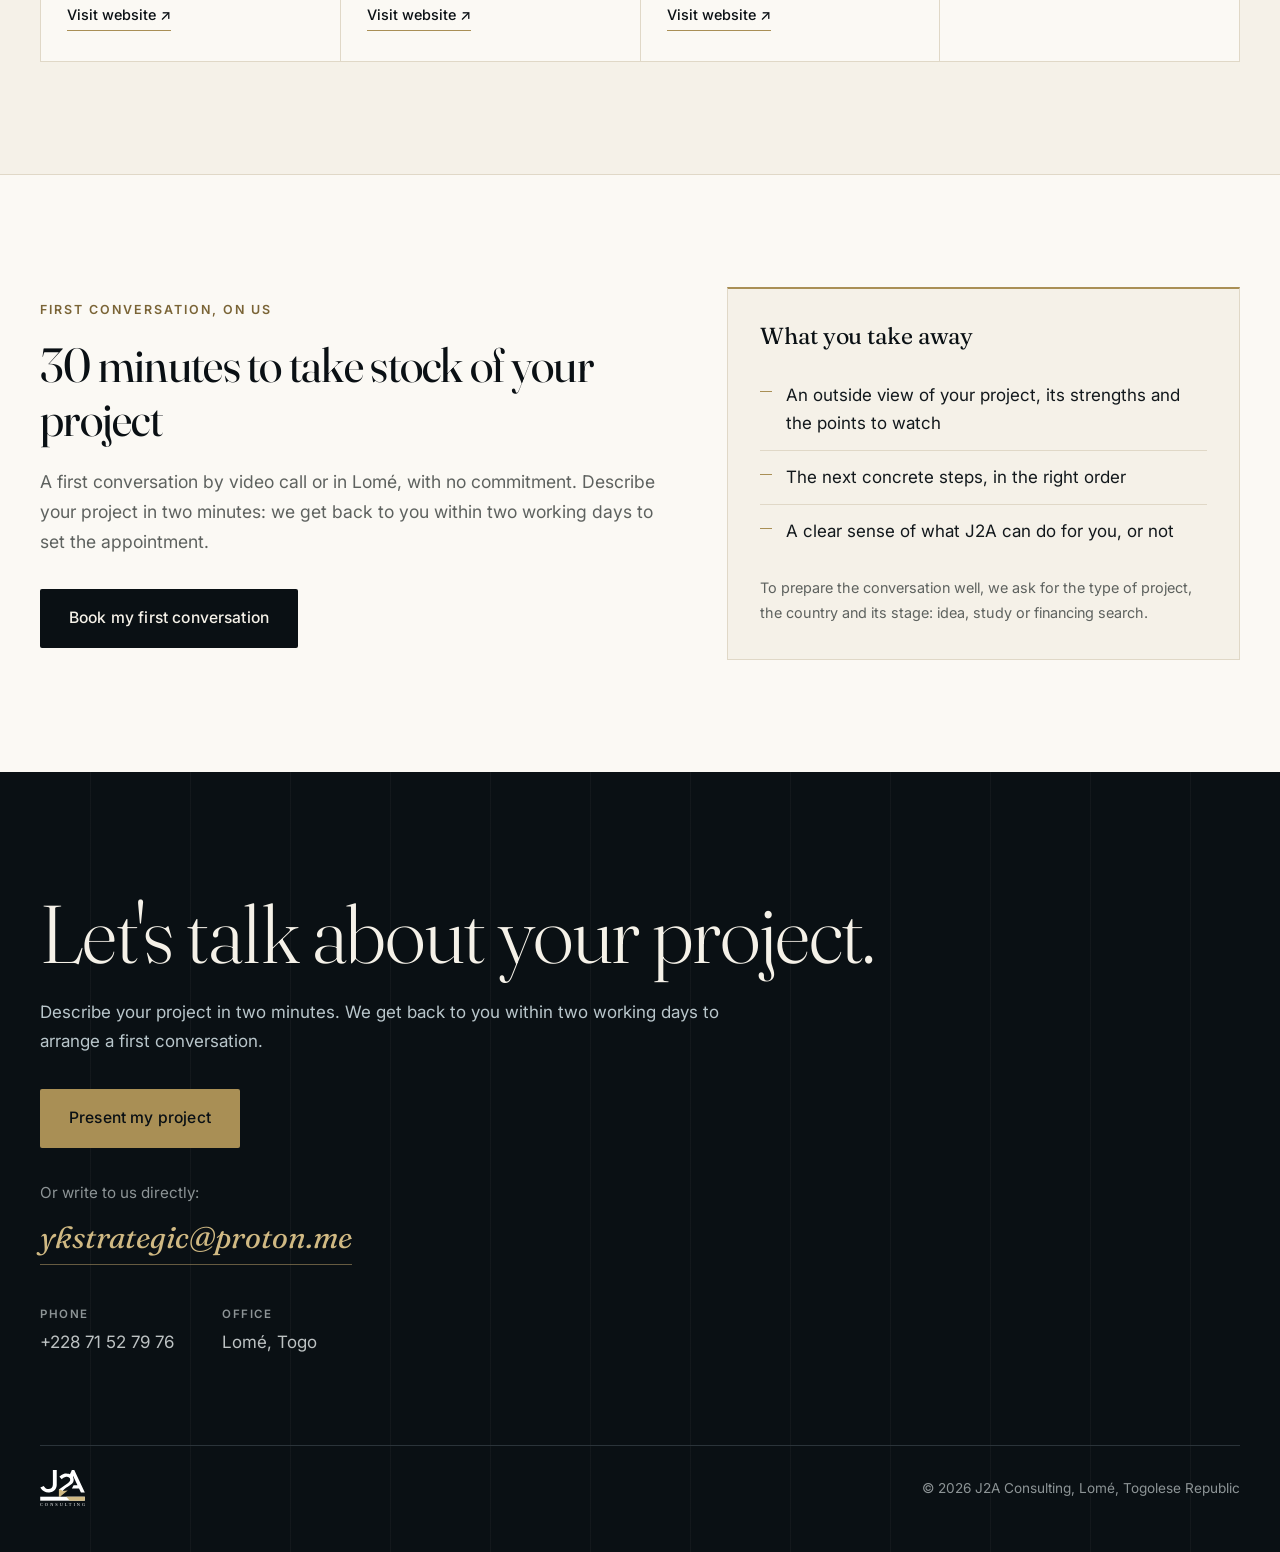
==== commit b6a8145d: "Titre de section et fiche organisation (EN)" ====
--- a/en/index.html
+++ b/en/index.html
@@ -21,7 +21,8 @@
 <link rel="preconnect" href="https://fonts.googleapis.com">
 <link rel="preconnect" href="https://fonts.gstatic.com" crossorigin>
 <link href="https://fonts.googleapis.com/css2?family=Fraunces:ital,opsz,wght@0,9..144,300;0,9..144,400;0,9..144,500;0,9..144,600;1,9..144,300;1,9..144,400&family=Inter:wght@400;500;600&display=swap" rel="stylesheet">
-<link rel="stylesheet" href="../assets/style.css?v=5722cd5d">
+<link rel="stylesheet" href="../assets/style.css?v=b5d619ea">
+<script type="application/ld+json">{"@context": "https://schema.org", "@type": "ProfessionalService", "name": "J2A Consulting", "url": "https://j2a4510.github.io/j2a-consulting/", "logo": "https://j2a4510.github.io/j2a-consulting/assets/logo.svg", "image": "https://j2a4510.github.io/j2a-consulting/assets/share.jpg", "telephone": "+228 71 52 79 76", "address": {"@type": "PostalAddress", "addressLocality": "Lomé", "addressCountry": "TG"}, "areaServed": ["TG", "BJ", "BF", "CI", "SN", "NE", "ML"], "founder": {"@type": "Person", "name": "Yaovi Kokodoko"}, "sameAs": ["https://www.linkedin.com/company/jaa-consult-ing/"]}</script>
 </head>
 <body>
 <a class="skip-link" href="#main">Skip to content</a>
@@ -48,7 +49,8 @@
   </div>
 </section>
 
-<section class="proof" aria-label="J2A">
+<section class="proof" aria-labelledby="proof-title">
+  <h2 class="sr" id="proof-title">What J2A Consulting does</h2>
   <div class="wrap proof-grid"><div class="proof-item"><h3>Structuring</h3><p>Phased projects, legal and financial set-ups, models built to financier standards.</p></div><div class="proof-item"><h3>Partnerships</h3><p>Buyers, investors, donors and local partners, brought together around one project.</p></div><div class="proof-item"><h3>Market access</h3><p>An operational network in West Africa, connected to Europe, North Africa, the Gulf, Canada, Asia and Australia.</p></div></div>
 </section>
 
@@ -969,7 +971,7 @@
   </div>
 </footer>
 <script type="application/json" id="site-data">{"verbs": ["for financing.", "for execution.", "for market."], "cities": [{"name": "Dakar", "region": "French-speaking West Africa", "text": "Our home ground. An operational network across some ten countries, from Senegal to Cameroon, to study, prospect and set up."}, {"name": "Conakry", "region": "Guinea", "text": "A fast-growing market where we support projects and local partners."}, {"name": "Casablanca", "region": "Morocco", "text": "Engineering and studies with our Moroccan partners, and a bridge to the Kingdom's investors and manufacturers."}, {"name": "Paris", "region": "France", "text": "Buyers, importers, impact investors and the diaspora: we open markets and sources of financing."}, {"name": "London", "region": "United Kingdom", "text": "Investors, impact funds and financial institutions, and links with the diaspora."}, {"name": "Montréal", "region": "Canada and Quebec", "text": "Canada–West Africa partnerships, business missions and diaspora links."}, {"name": "Dubai", "region": "The Gulf", "text": "Gulf investors and funds interested in African projects."}, {"name": "Shanghai", "region": "China", "text": "Manufacturers, equipment suppliers and Chinese partners entering the West African market."}, {"name": "Bangkok", "region": "Thailand", "text": "Suppliers, agro-processing technology and trading partners for African value chains."}, {"name": "Singapore", "region": "Singapore", "text": "With Lean Hub Asia and Growing Beyond Vision, we develop projects that process African resources locally."}, {"name": "Sydney", "region": "Australia", "text": "Australian investors and companies interested in West Africa, notably in agriculture and natural resources."}], "tiers": [{"name": "Discover", "short": "Test", "text": "Test the market: presence, first data and first contacts, with no heavy commitment."}, {"name": "Connect", "short": "Network", "text": "Build a qualified network of partners, distributors and influencers."}, {"name": "Grow", "short": "Sales", "text": "Accelerate sales with active business development and opportunity tracking."}, {"name": "Establish", "short": "Presence", "text": "Set up a lasting presence, with local representation once results justify it."}]}</script>
-<script src="../assets/app.js?v=5722cd5d" defer></script>
+<script src="../assets/app.js?v=b5d619ea" defer></script>
 <script src="https://tally.so/widgets/embed.js" async></script>
 </body>
 </html>
--- a/assets/style.css
+++ b/assets/style.css
@@ -122,7 +122,7 @@
 @media (min-width: 860px) { .proof-item { border-bottom: 0; } .proof-item + .proof-item { padding-left: 32px; border-left: 1px solid var(--line); } }
 .proof-grid { counter-reset: proof; }
 .proof-item h3 { font-family: var(--serif); font-weight: 400; font-size: 1.45rem; color: var(--forest); }
-.proof-item h3::before { content: counter(proof, decimal-leading-zero); display: block; font-family: var(--text); font-size: .75rem; font-weight: 600; letter-spacing: .14em; color: var(--brass); margin-bottom: 10px; }
+.proof-item h3::before { content: counter(proof, decimal-leading-zero); display: block; font-family: var(--text); font-size: .75rem; font-weight: 600; letter-spacing: .14em; color: var(--green); margin-bottom: 10px; }
 .proof-item p { margin: 8px 0 0; font-size: .97rem; line-height: 1.6; color: var(--muted); }
 
 /* ---------- Corridors ---------- */
@@ -202,7 +202,7 @@
 
 /* ---------- Coopératives et filières ---------- */
 .agro { background: var(--ivory); padding: 112px 0; }
-.agro .kicker { font-size: .78rem; font-weight: 600; letter-spacing: .16em; text-transform: uppercase; color: var(--brass); margin: 0 0 18px; }
+.agro .kicker { font-size: .78rem; font-weight: 600; letter-spacing: .16em; text-transform: uppercase; color: var(--green); margin: 0 0 18px; }
 .agro h2 { max-width: 24ch; }
 .agro-top { display: grid; grid-template-columns: 1fr; gap: 44px; align-items: end; }
 @media (min-width: 960px) { .agro-top { grid-template-columns: 7fr 5fr; gap: 64px; } }
@@ -216,7 +216,7 @@
 @media (min-width: 1040px) { .agro-grid { grid-template-columns: repeat(3, 1fr); } }
 .agro-grid li { background: var(--paper); padding: 32px 30px 36px; border-right: 1px solid var(--line); border-bottom: 1px solid var(--line); transition: background .3s; }
 .agro-grid li:hover { background: var(--white); }
-.agro-grid .n { display: block; font-family: var(--serif); font-style: italic; font-weight: 300; font-size: 2rem; line-height: 1; color: var(--brass); }
+.agro-grid .n { display: block; font-family: var(--serif); font-style: italic; font-weight: 300; font-size: 2rem; line-height: 1; color: var(--green); }
 .agro-grid h3 { font-size: 1.1rem; color: var(--forest); margin-top: 18px; }
 .agro-grid p { color: var(--muted); font-size: .96rem; margin: 10px 0 0; }
 .agro-who-title { font-family: var(--serif); font-weight: 400; font-size: 1.6rem; color: var(--forest); margin-top: 72px; }
@@ -240,7 +240,7 @@
 .case-steps { list-style: none; padding: 4px 28px; margin: 0; background: var(--paper); border: 1px solid var(--line); }
 .case-steps li { display: grid; grid-template-columns: 100px 1fr; gap: 16px; align-items: baseline; padding: 18px 0; border-bottom: 1px solid var(--line); }
 .case-steps li:last-child { border-bottom: 0; }
-.st { font-size: .72rem; font-weight: 600; letter-spacing: .1em; text-transform: uppercase; color: var(--brass); border: 1px solid var(--brass); padding: 3px 8px; text-align: center; }
+.st { font-size: .72rem; font-weight: 600; letter-spacing: .1em; text-transform: uppercase; color: var(--green); border: 1px solid var(--brass); padding: 3px 8px; text-align: center; }
 .st.st-on { background: var(--forest); color: var(--brass-light); border-color: var(--forest); }
 .case-more { margin: 24px 0 28px; font-size: .98rem; }
 
@@ -254,7 +254,7 @@
 .ladder-steps { display: grid; grid-template-columns: repeat(4, minmax(0, 1fr)); gap: 6px; }
 .rung { text-align: left; padding: 16px 10px 12px; border-top: 1px solid var(--line-dark); color: #8d9496; font-family: var(--serif); font-size: 1.1rem; transition: border-color .25s, color .25s; }
 .rung[aria-pressed="true"], .rung.lit { border-top: 2px solid var(--brass-light); color: var(--ivory); }
-.rung small { display: block; font-family: var(--text); font-size: .74rem; letter-spacing: .08em; text-transform: uppercase; color: #6c7477; margin-top: 4px; }
+.rung small { display: block; font-family: var(--text); font-size: .74rem; letter-spacing: .08em; text-transform: uppercase; color: #8a9296; margin-top: 4px; }
 @media (max-width: 560px) { .rung { font-size: .92rem; padding: 12px 4px 10px; } }
 .ladder-copy { margin-top: 24px; min-height: 120px; }
 .ladder-copy h3 { font-family: var(--serif); font-weight: 400; font-size: 1.5rem; color: var(--brass-light); }
@@ -270,7 +270,7 @@
 .leader-photo img { position: relative; width: 100%; height: auto; aspect-ratio: 4 / 5; object-fit: cover; object-position: top; filter: saturate(.9) contrast(1.02); }
 .leader-text { max-width: 860px; border-left: 1px solid var(--brass); padding-left: 40px; }
 .leader-text .name { font-family: var(--serif); font-size: clamp(2.2rem, 4vw, 3.2rem); font-weight: 400; color: var(--forest); line-height: 1.05; }
-.leader-text .role { color: var(--brass); font-size: .8rem; font-weight: 600; letter-spacing: .14em; text-transform: uppercase; margin: 12px 0 28px; }
+.leader-text .role { color: var(--green); font-size: .8rem; font-weight: 600; letter-spacing: .14em; text-transform: uppercase; margin: 12px 0 28px; }
 .leader-text p { color: var(--muted); }
 .leader-text blockquote { margin: 30px 0 0; font-family: var(--serif); font-style: italic; font-weight: 300; font-size: 1.5rem; line-height: 1.42; color: var(--forest); }
 
@@ -281,7 +281,7 @@
 @media (min-width: 860px) { .eco-cols { grid-template-columns: repeat(3, 1fr); } .eco-col + .eco-col { border-left: 1px solid var(--line); } }
 .eco-col { padding: 30px 28px 32px 0; border-bottom: 1px solid var(--line); }
 @media (min-width: 860px) { .eco-col + .eco-col { padding-left: 28px; } .eco-col { border-bottom: 0; } }
-.eco-col .role { display: block; font-size: .72rem; font-weight: 600; letter-spacing: .14em; text-transform: uppercase; color: var(--brass); margin-bottom: 12px; }
+.eco-col .role { display: block; font-size: .72rem; font-weight: 600; letter-spacing: .14em; text-transform: uppercase; color: var(--green); margin-bottom: 12px; }
 .eco-col h3 { font-family: var(--serif); font-weight: 400; font-size: 1.5rem; color: var(--forest); }
 .eco-col h3 a { text-decoration: none; border-bottom: 1px solid var(--brass); }
 .eco-col p { color: var(--muted); font-size: .97rem; margin: 10px 0 0; }
@@ -292,7 +292,7 @@
 @media (min-width: 1040px) { .partners { grid-template-columns: repeat(4, 1fr); } }
 .partner { display: flex; flex-direction: column; background: var(--paper); padding: 28px 26px 30px; border-right: 1px solid var(--line); border-bottom: 1px solid var(--line); transition: background .3s; }
 .partner:hover { background: var(--white); }
-.partner .role { font-size: .72rem; font-weight: 600; letter-spacing: .14em; text-transform: uppercase; color: var(--brass); }
+.partner .role { font-size: .72rem; font-weight: 600; letter-spacing: .14em; text-transform: uppercase; color: var(--green); }
 .partner h4 { margin: 12px 0 0; font-family: var(--serif); font-weight: 400; font-size: 1.45rem; line-height: 1.15; color: var(--forest); }
 .partner p { color: var(--muted); font-size: .94rem; margin: 10px 0 0; flex: 1; }
 .partner-link { align-self: flex-start; margin-top: 18px; font-size: .9rem; font-weight: 500; color: var(--forest); text-decoration: none; border-bottom: 1px solid var(--brass); padding-bottom: 2px; }
@@ -310,7 +310,7 @@
 
 /* ---------- Premier échange offert ---------- */
 .consult { background: var(--paper); padding: 112px 0; border-top: 1px solid var(--line); }
-.consult .kicker { font-size: .78rem; font-weight: 600; letter-spacing: .16em; text-transform: uppercase; color: var(--brass); margin: 0 0 18px; }
+.consult .kicker { font-size: .78rem; font-weight: 600; letter-spacing: .16em; text-transform: uppercase; color: var(--green); margin: 0 0 18px; }
 .consult h2::before { display: none; }
 .consult-grid { display: grid; grid-template-columns: 1fr; gap: 48px; align-items: center; }
 @media (min-width: 900px) { .consult-grid { grid-template-columns: 6fr 5fr; gap: 72px; } }
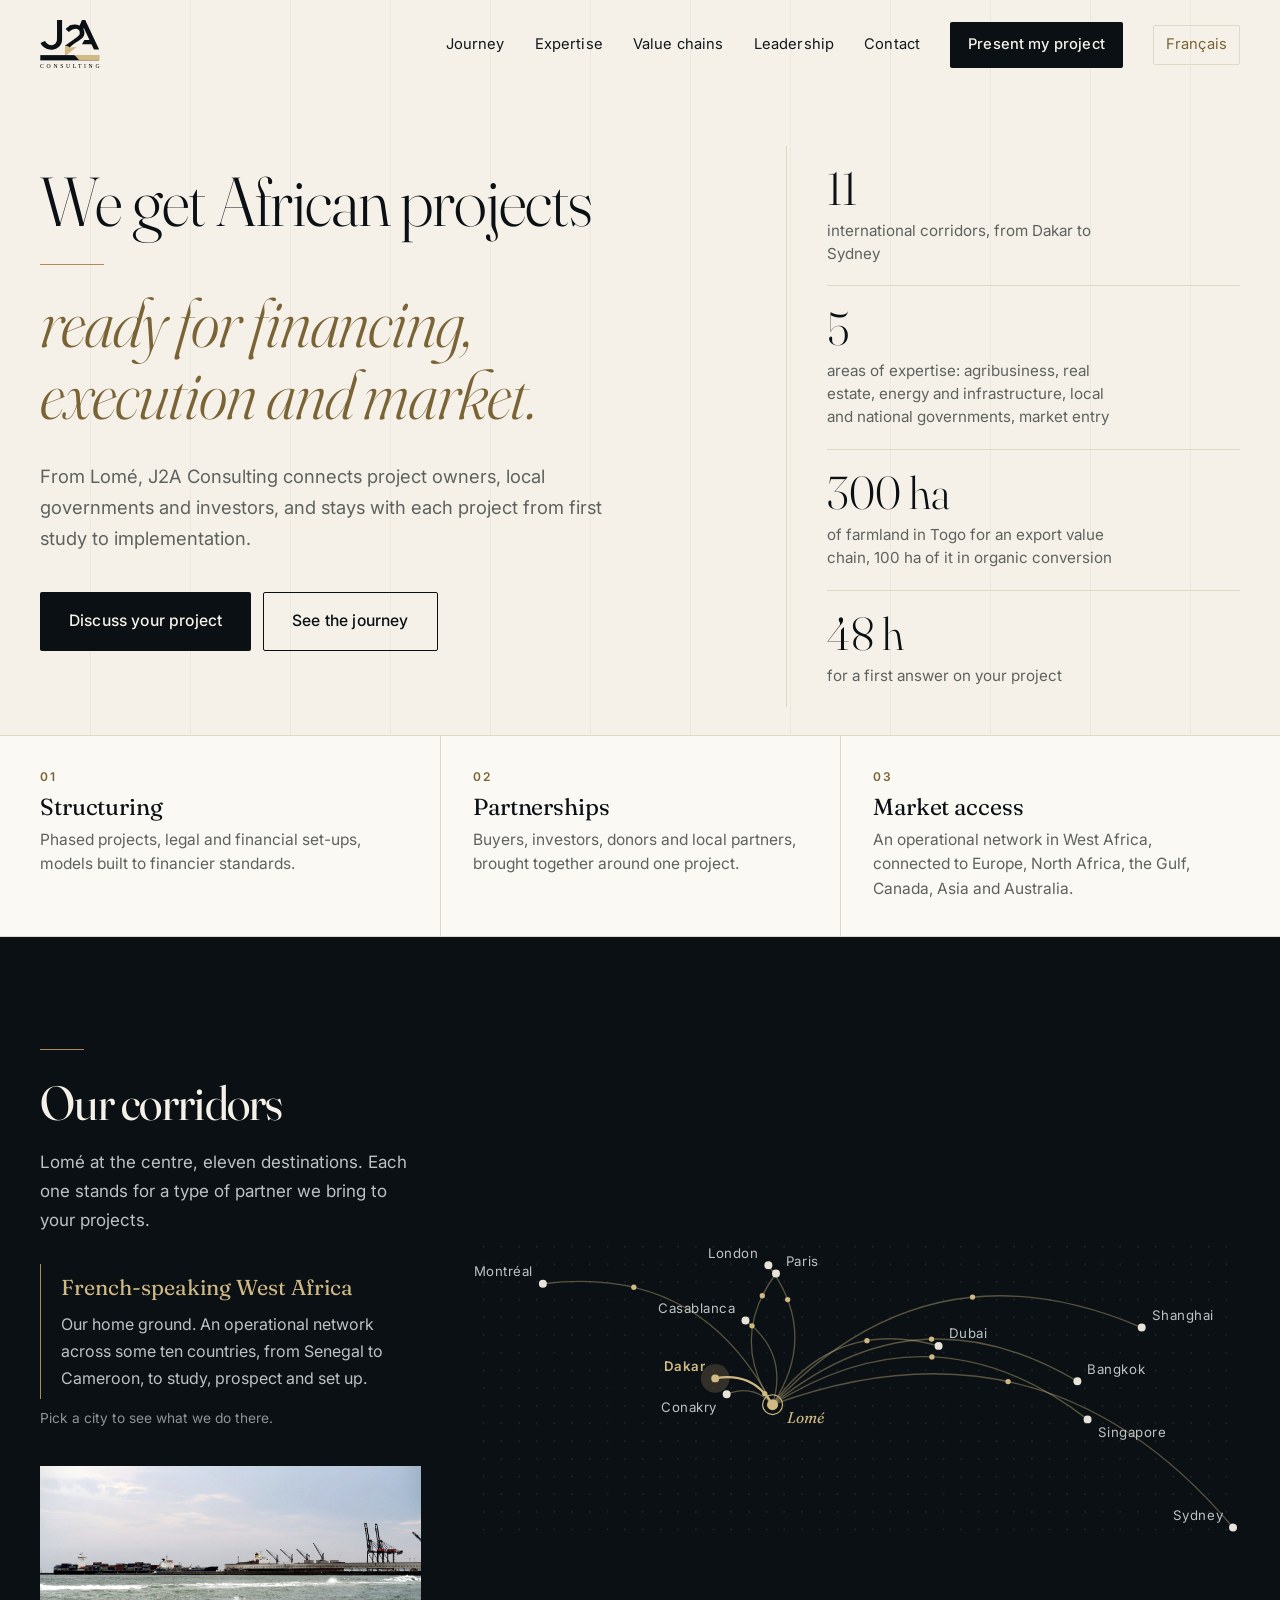
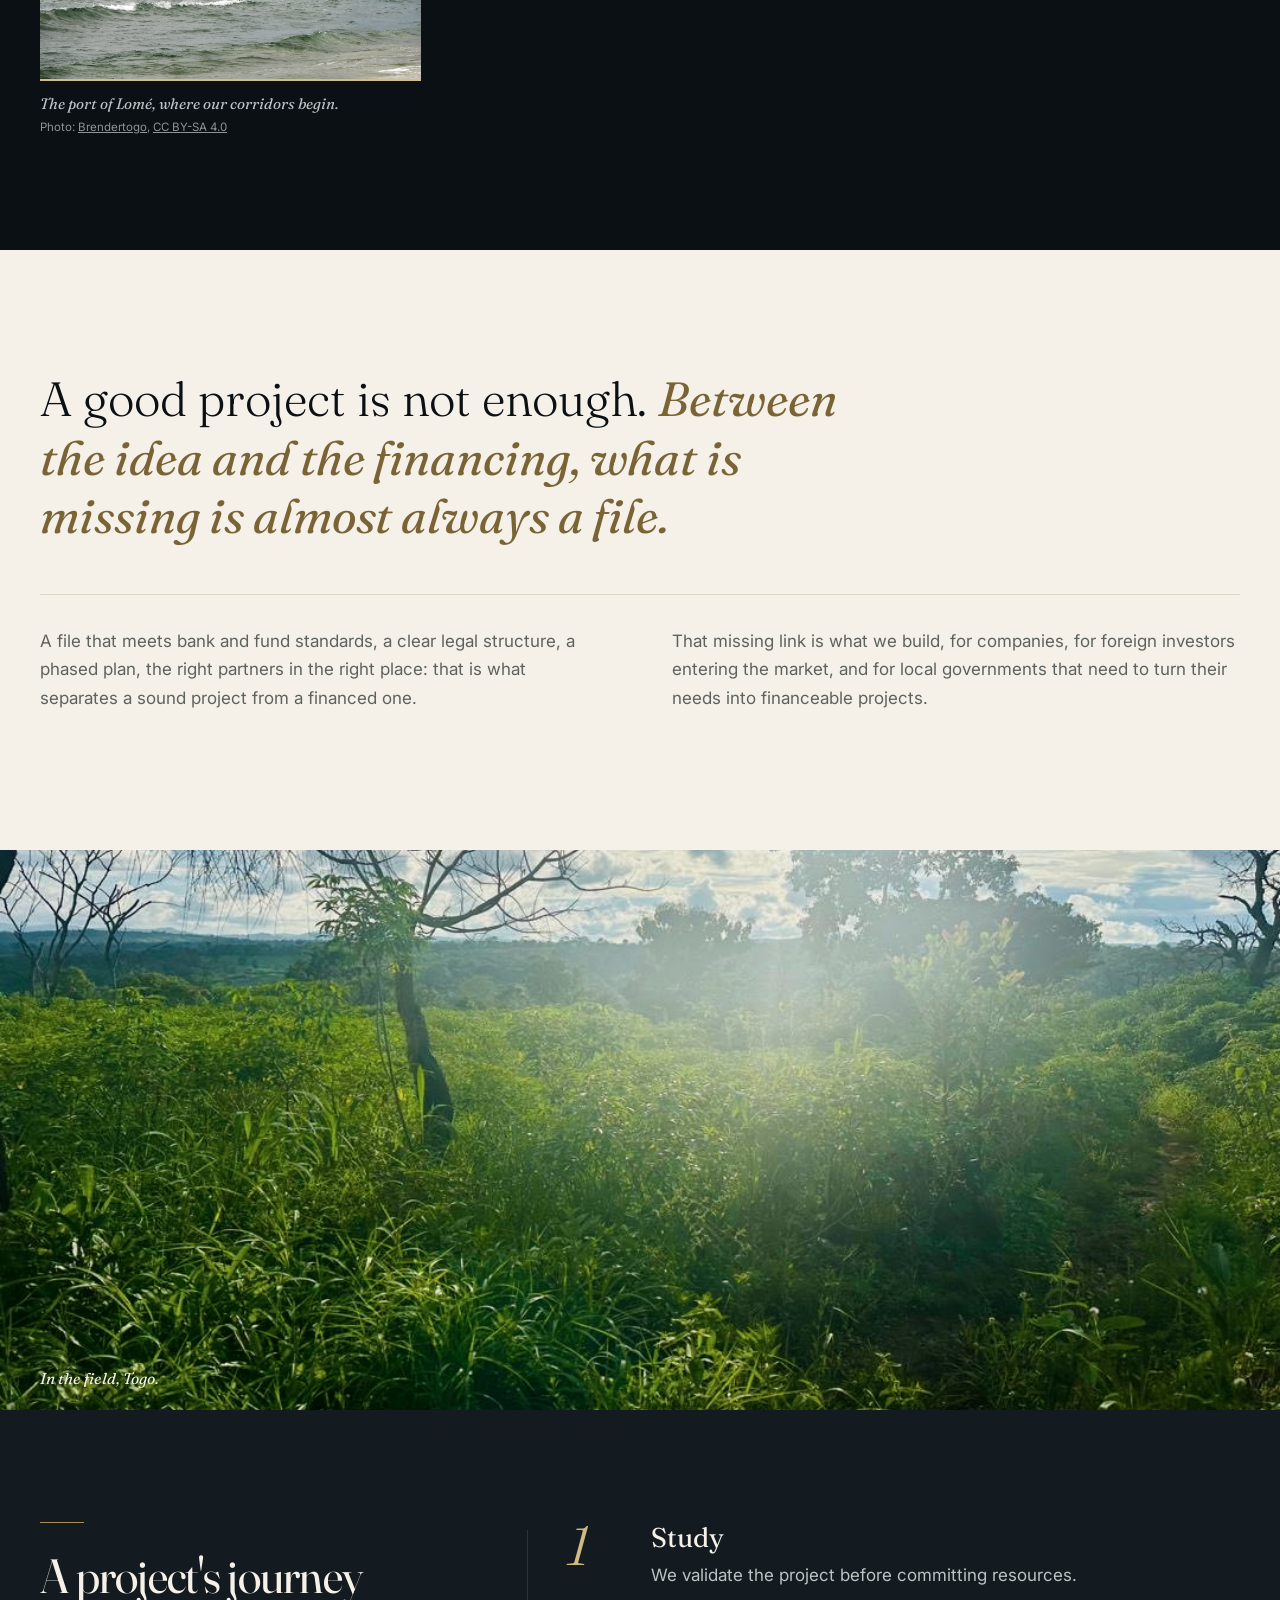
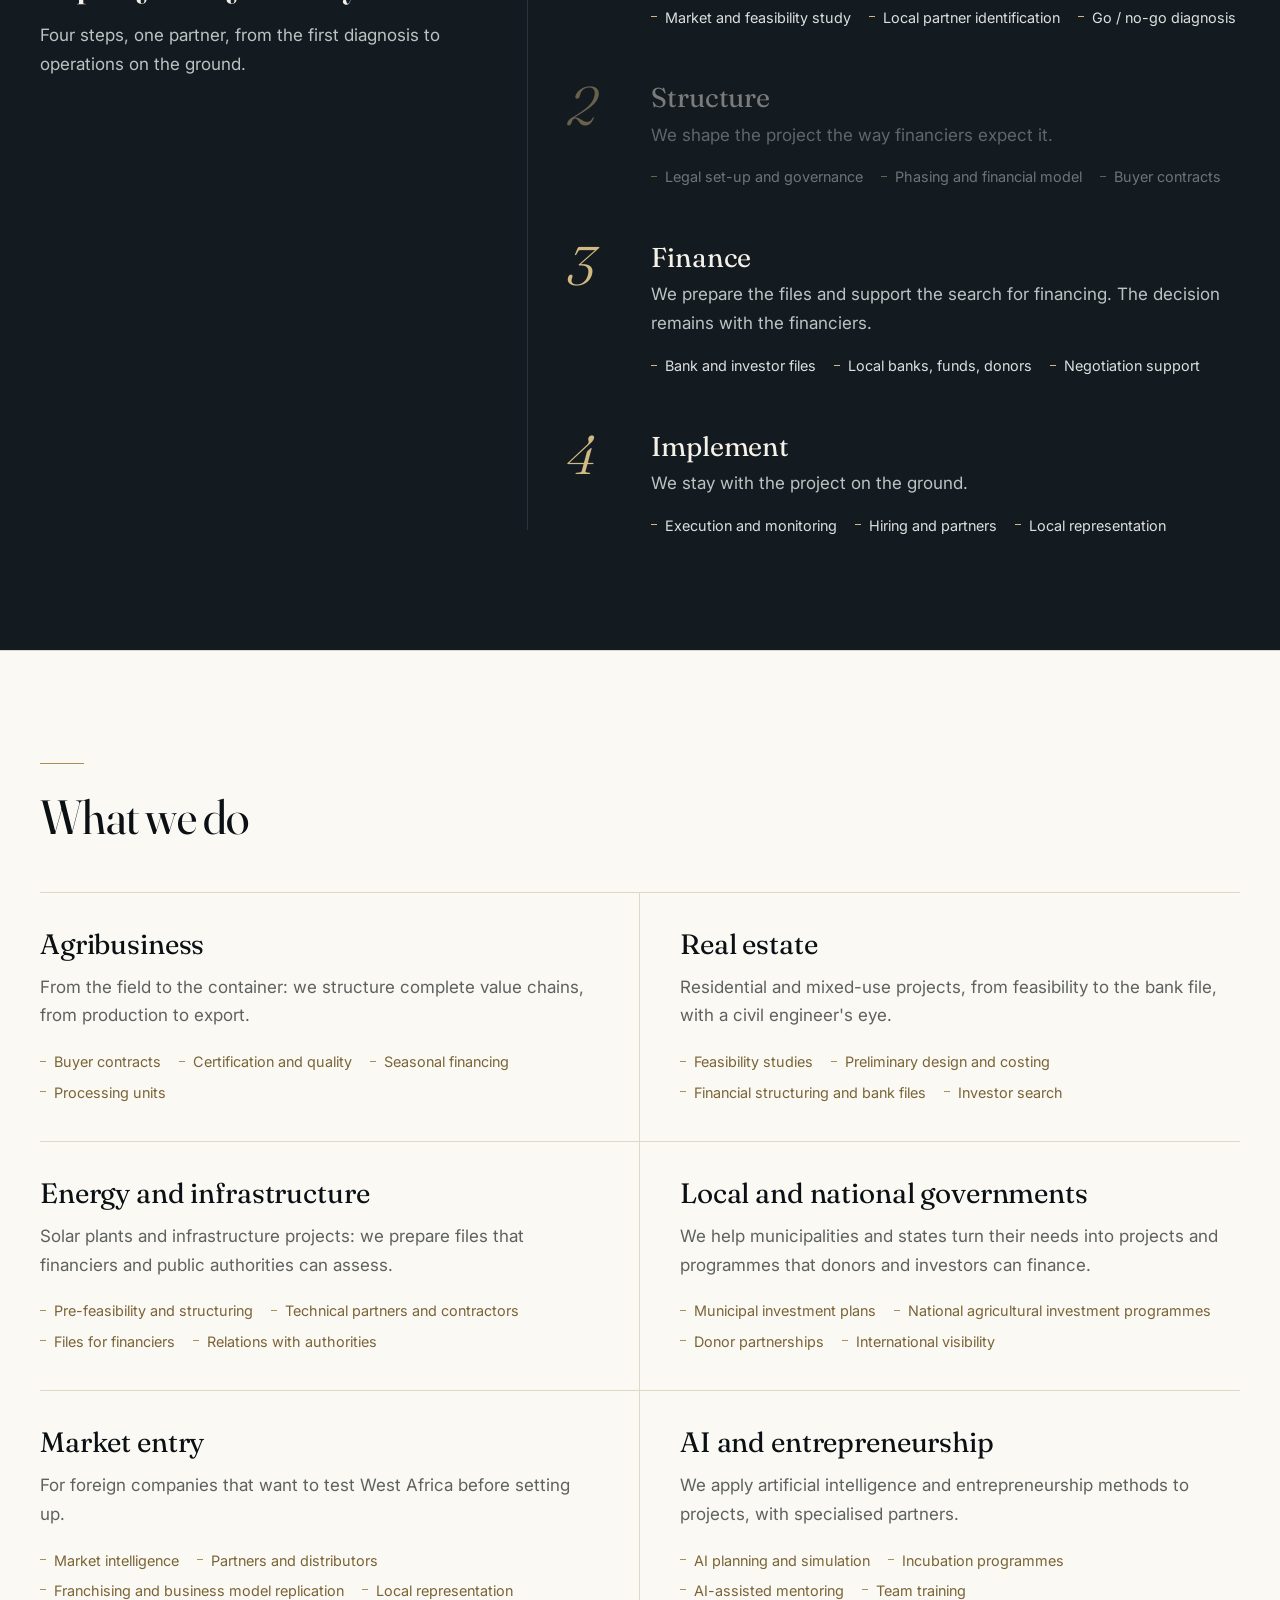
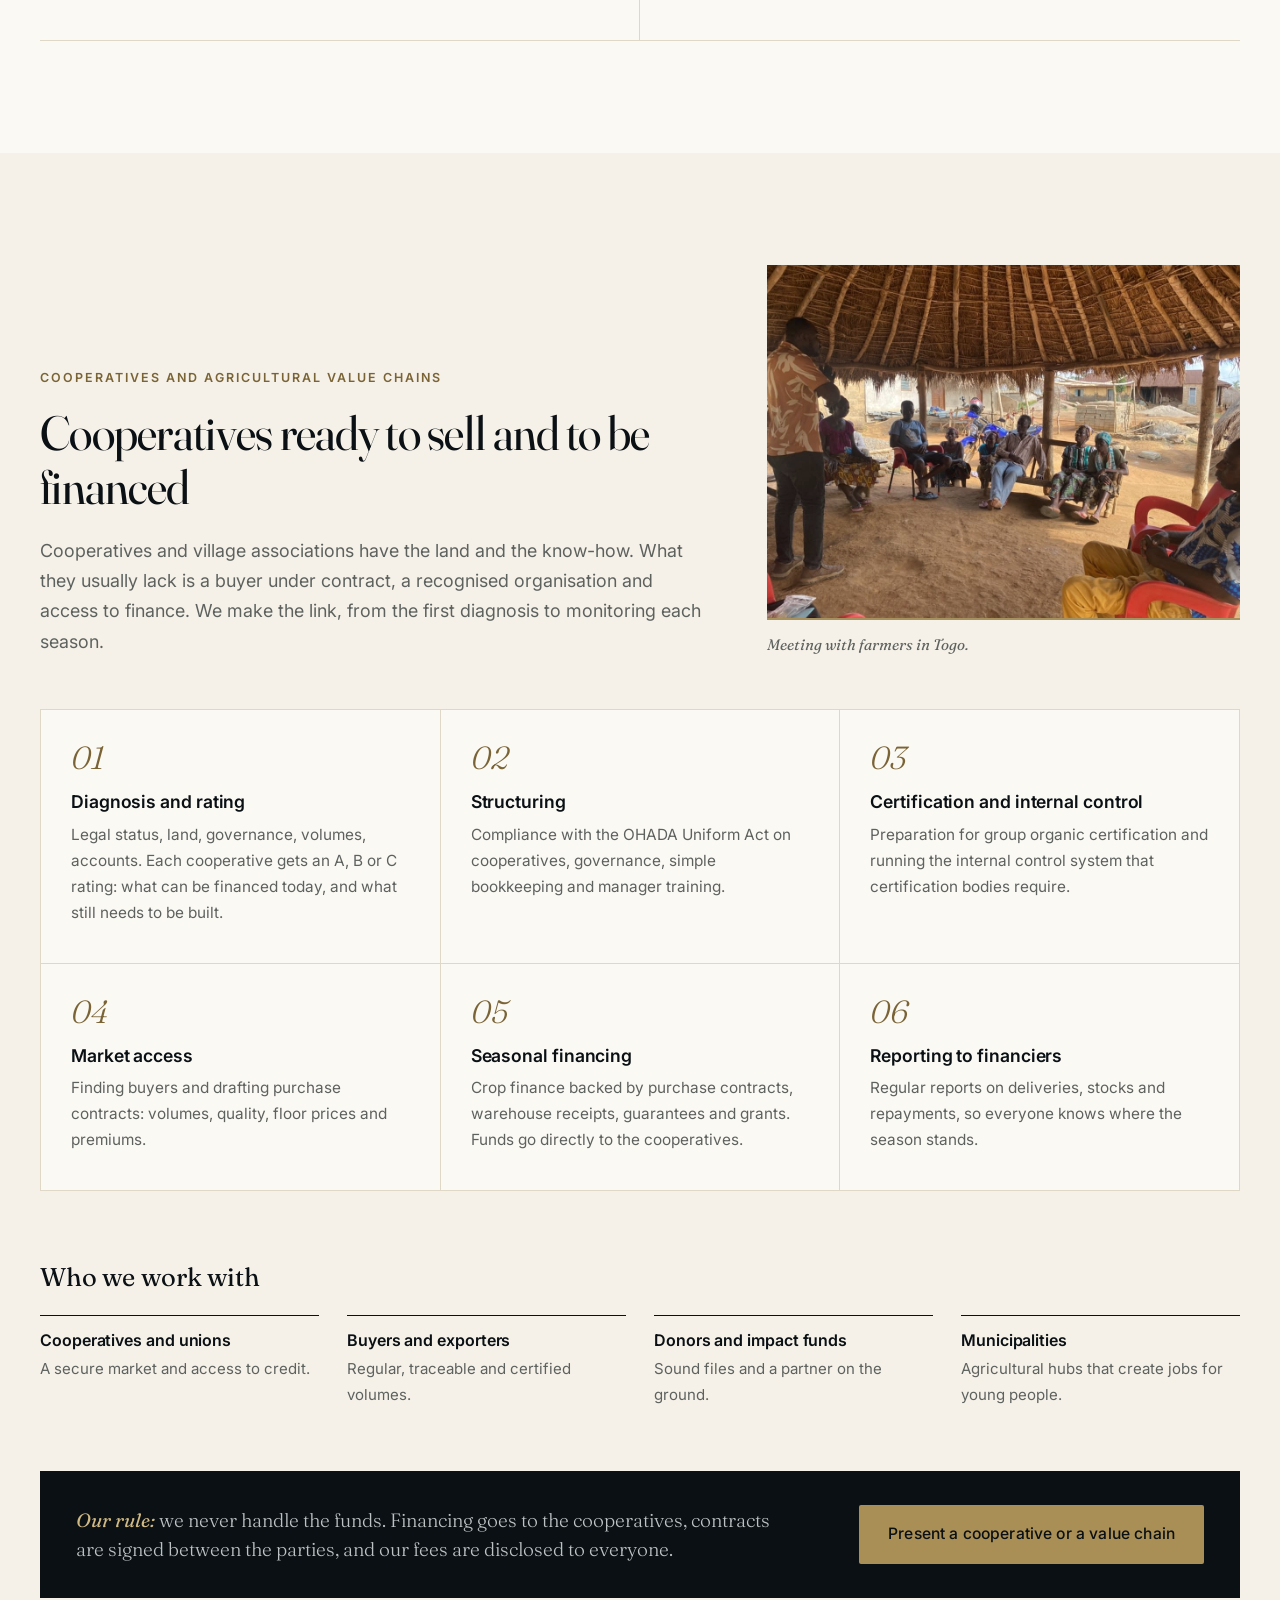
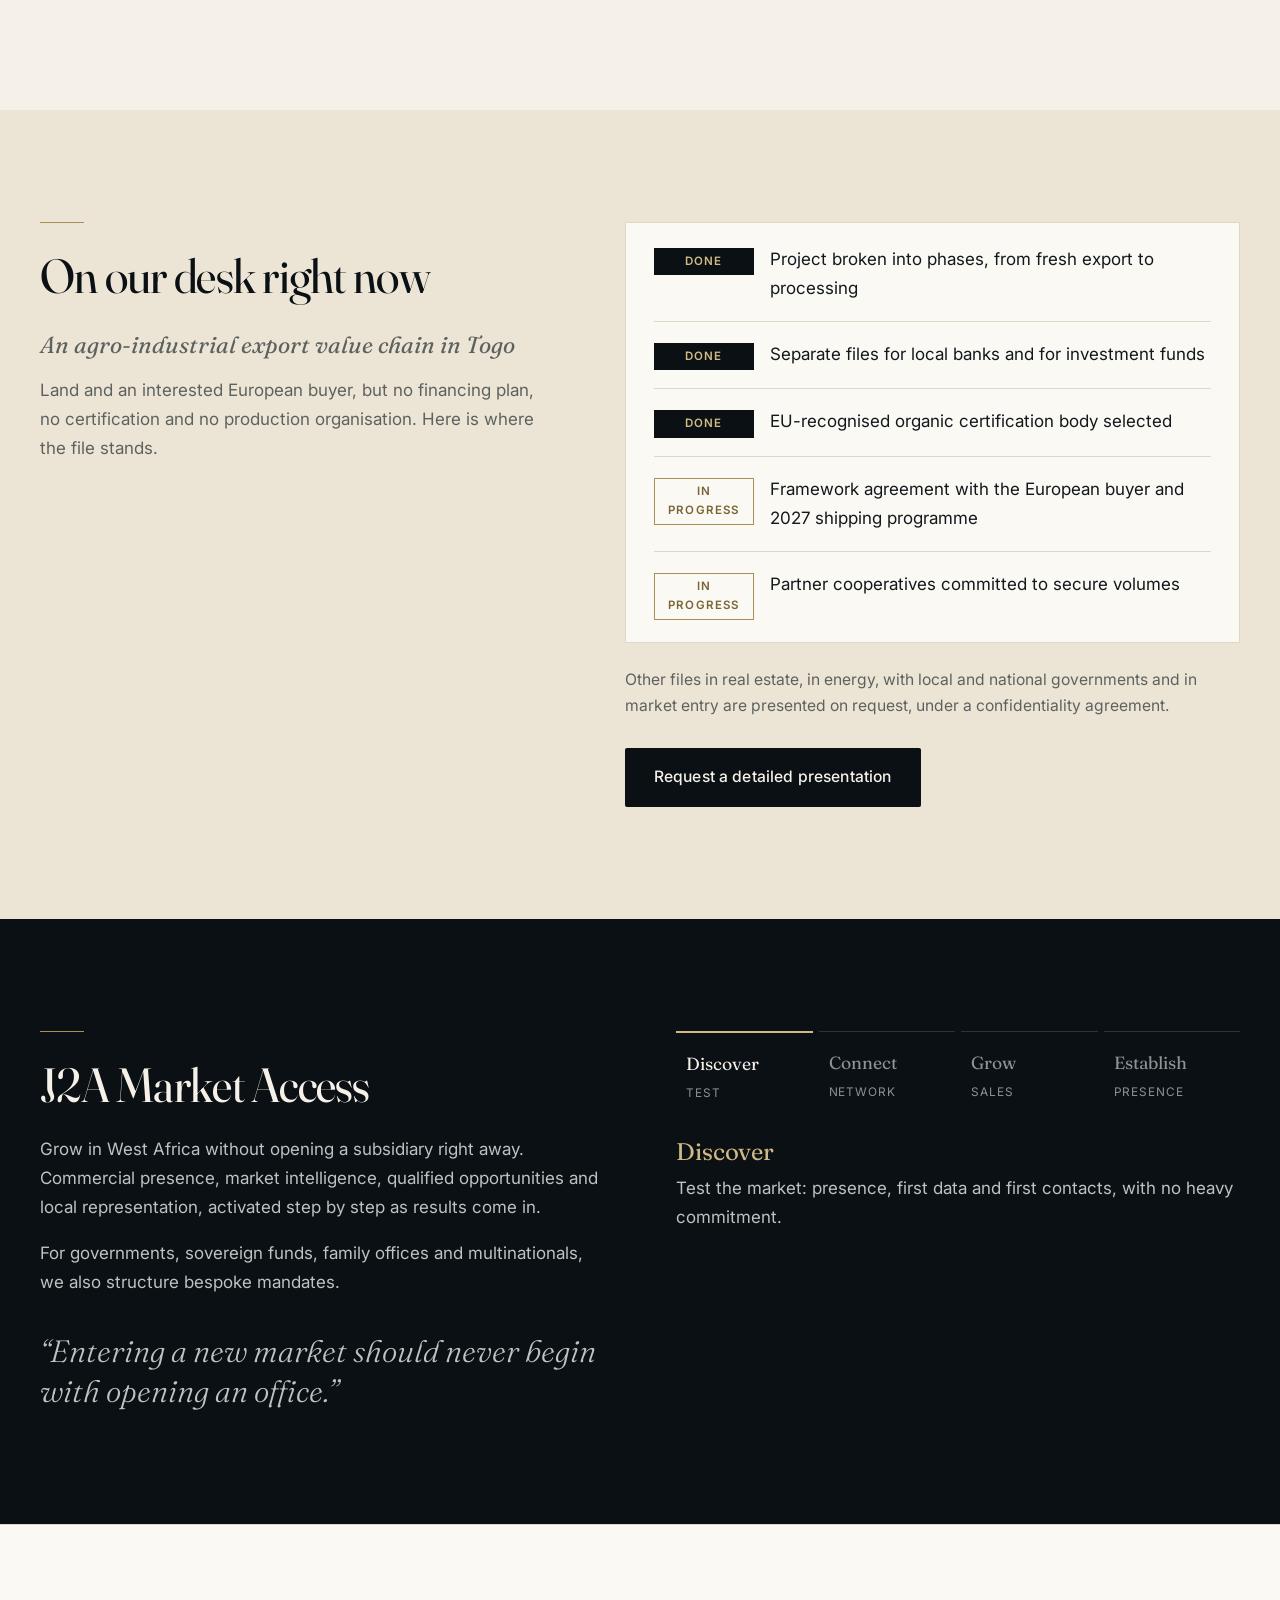
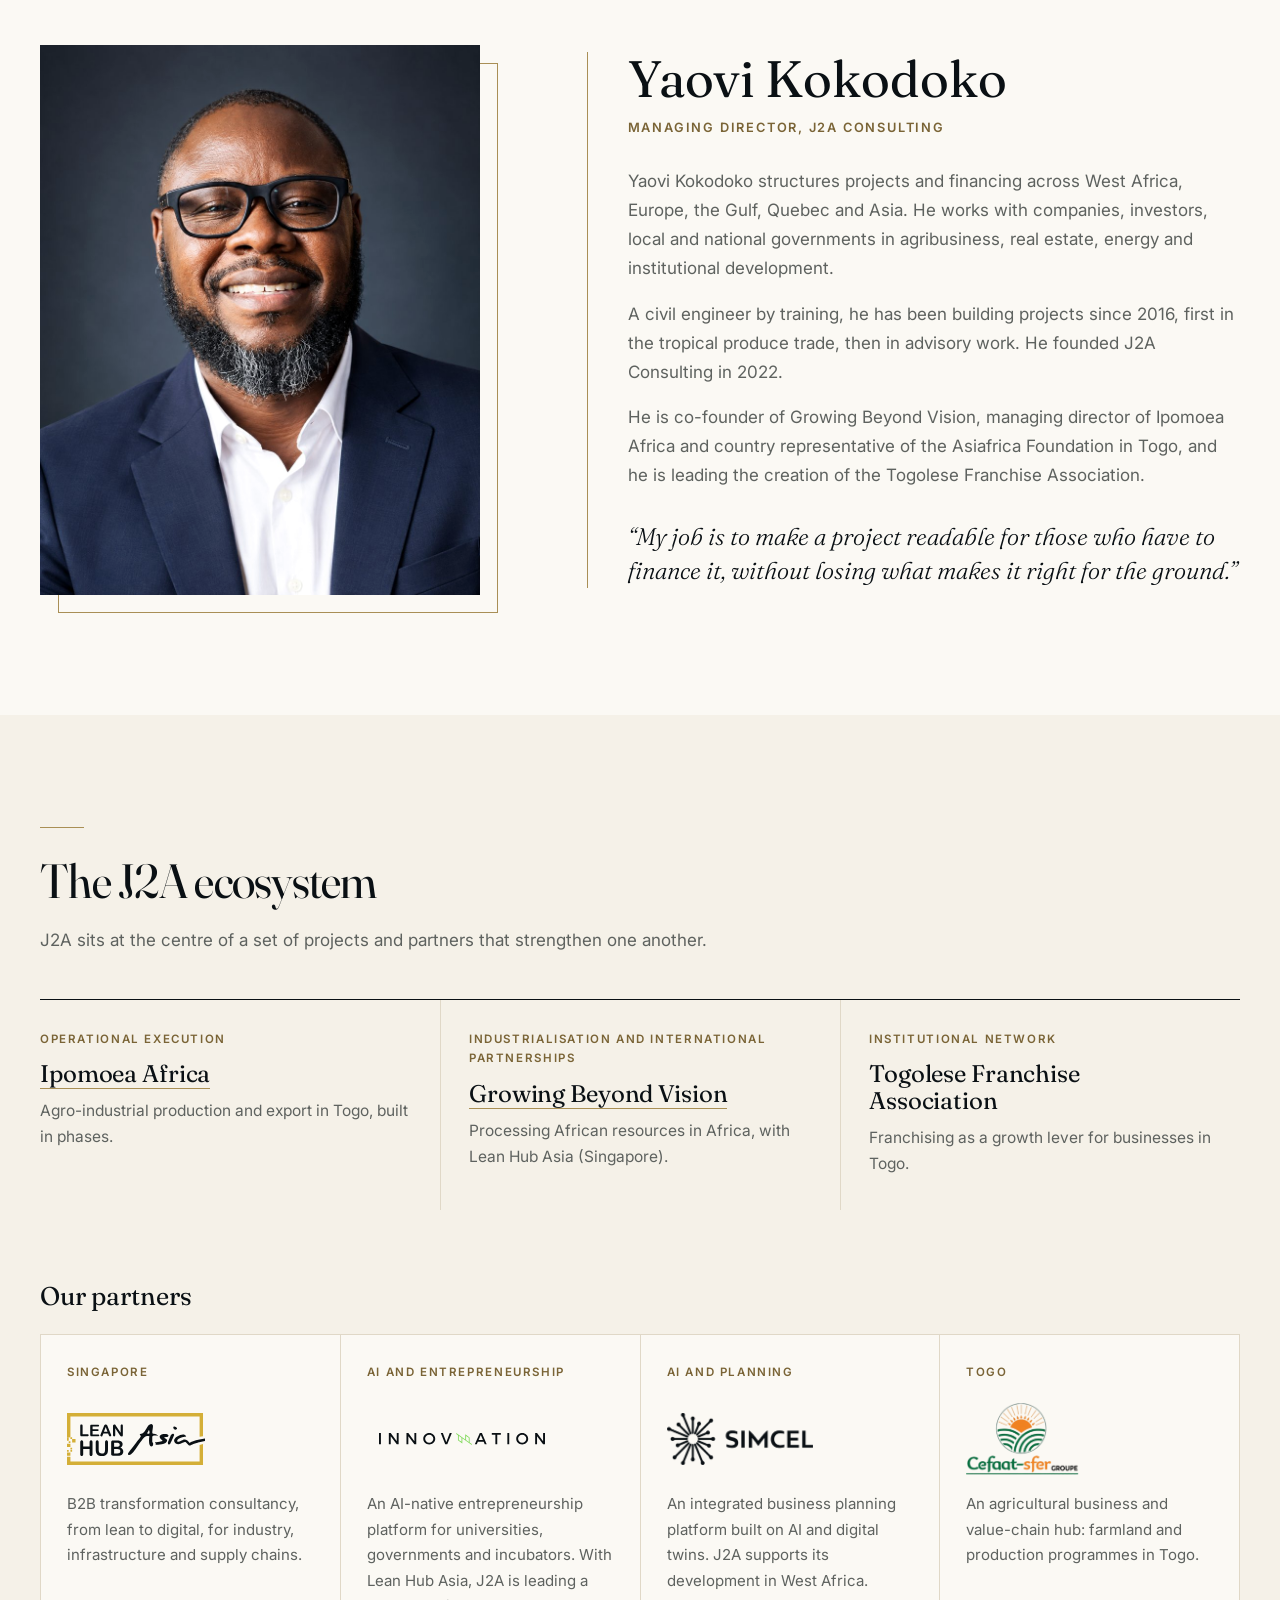
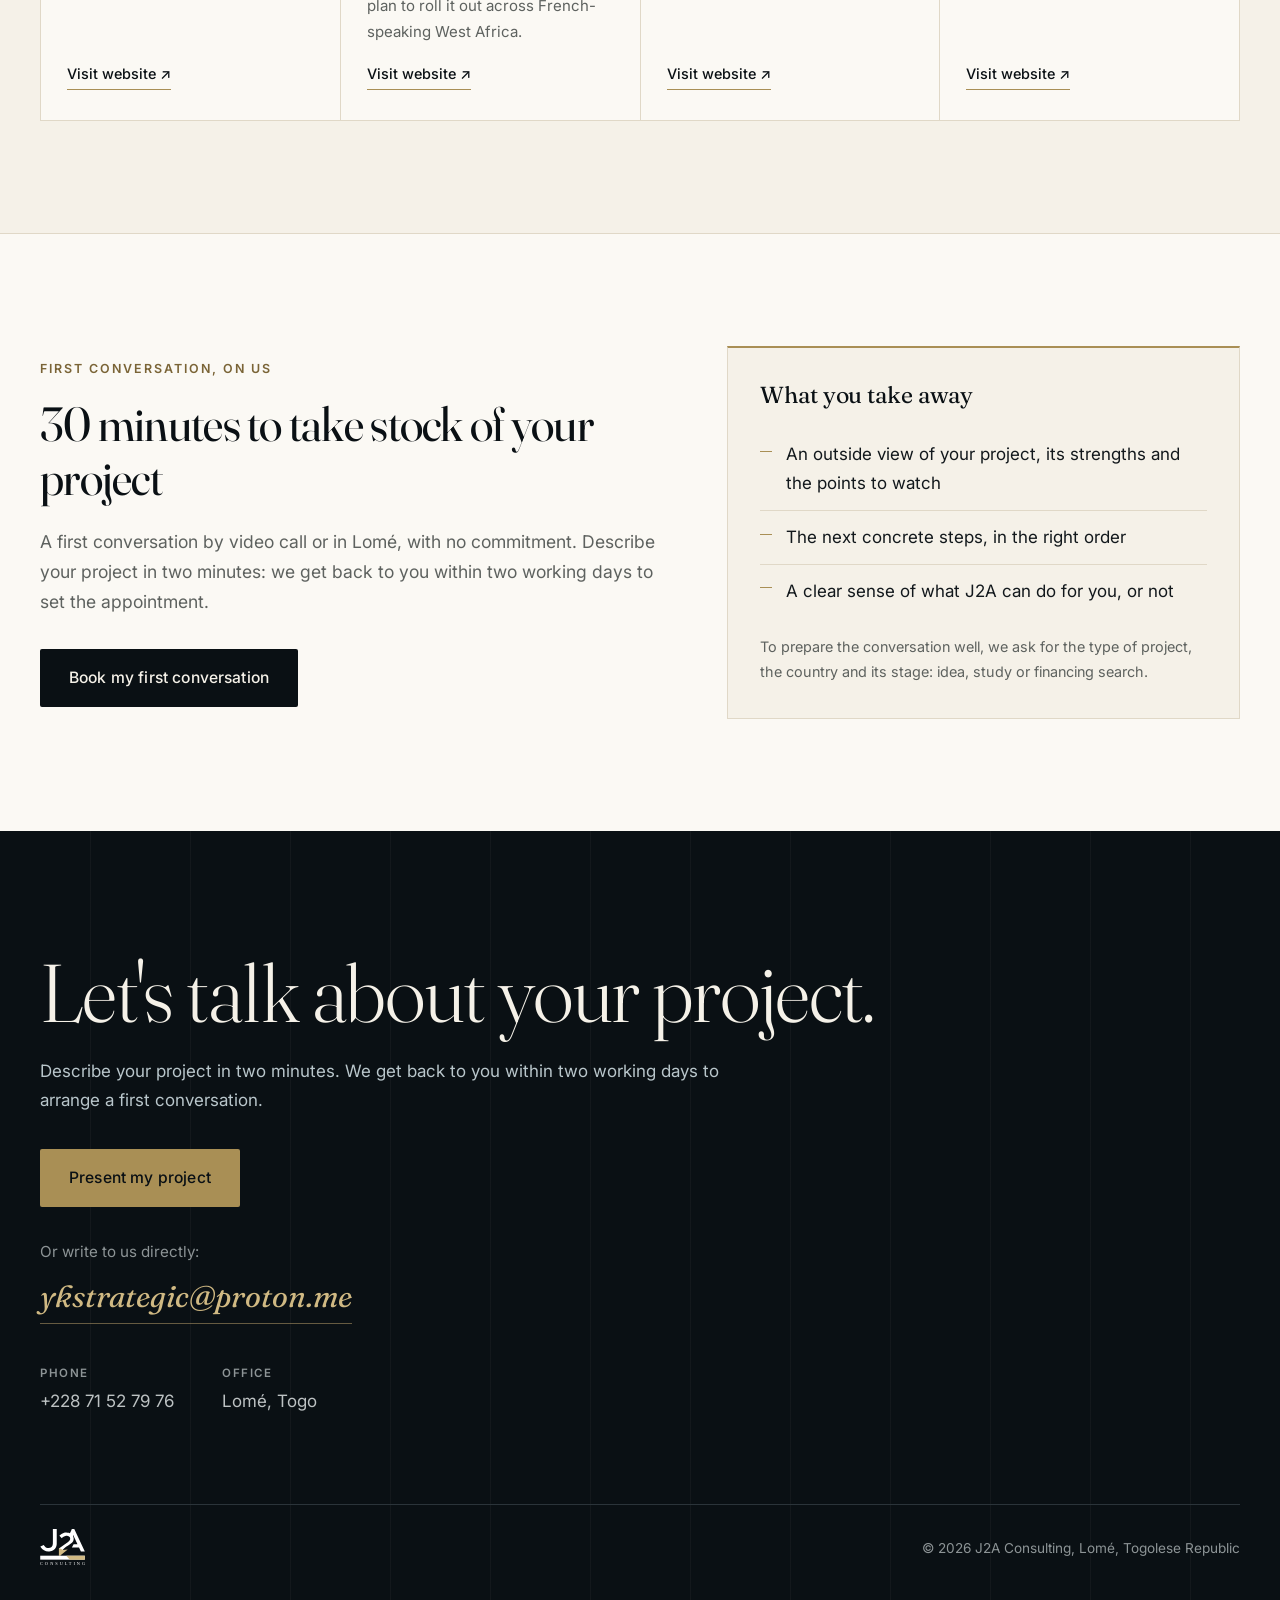
==== commit 1dde49c1: "Logos des partenaires (EN)" ====
--- a/en/index.html
+++ b/en/index.html
@@ -21,7 +21,7 @@
 <link rel="preconnect" href="https://fonts.googleapis.com">
 <link rel="preconnect" href="https://fonts.gstatic.com" crossorigin>
 <link href="https://fonts.googleapis.com/css2?family=Fraunces:ital,opsz,wght@0,9..144,300;0,9..144,400;0,9..144,500;0,9..144,600;1,9..144,300;1,9..144,400&family=Inter:wght@400;500;600&display=swap" rel="stylesheet">
-<link rel="stylesheet" href="../assets/style.css?v=b5d619ea">
+<link rel="stylesheet" href="../assets/style.css?v=6c2ee1a2">
 <script type="application/ld+json">{"@context": "https://schema.org", "@type": "ProfessionalService", "name": "J2A Consulting", "url": "https://j2a4510.github.io/j2a-consulting/", "logo": "https://j2a4510.github.io/j2a-consulting/assets/logo.svg", "image": "https://j2a4510.github.io/j2a-consulting/assets/share.jpg", "telephone": "+228 71 52 79 76", "address": {"@type": "PostalAddress", "addressLocality": "Lomé", "addressCountry": "TG"}, "areaServed": ["TG", "BJ", "BF", "CI", "SN", "NE", "ML"], "founder": {"@type": "Person", "name": "Yaovi Kokodoko"}, "sameAs": ["https://www.linkedin.com/company/jaa-consult-ing/"]}</script>
 </head>
 <body>
@@ -932,7 +932,7 @@
     <p class="eco-intro">J2A sits at the centre of a set of projects and partners that strengthen one another.</p>
     <div class="eco-cols"><div class="eco-col"><span class="role">Operational execution</span><h3><a href="https://ipomoea.africa" rel="noopener">Ipomoea Africa</a></h3><p>Agro-industrial production and export in Togo, built in phases.</p></div><div class="eco-col"><span class="role">Industrialisation and international partnerships</span><h3><a href="https://www.growingbeyondvision.com/" rel="noopener">Growing Beyond Vision</a></h3><p>Processing African resources in Africa, with Lean Hub Asia (Singapore).</p></div><div class="eco-col"><span class="role">Institutional network</span><h3>Togolese Franchise Association</h3><p>Franchising as a growth lever for businesses in Togo.</p></div></div>
     <h3 class="partners-title">Our partners</h3>
-    <div class="partners"><article class="partner"><span class="role">Singapore</span><h4>Lean Hub Asia</h4><p>B2B transformation consultancy, from lean to digital, for industry, infrastructure and supply chains.</p><a class="partner-link" href="https://www.leanhubasia.com/" target="_blank" rel="noopener">Visit website <span aria-hidden="true">↗</span></a></article><article class="partner"><span class="role">AI and entrepreneurship</span><h4>InnovNation</h4><p>An AI-native entrepreneurship platform for universities, governments and incubators. With Lean Hub Asia, J2A is leading a plan to roll it out across French-speaking West Africa.</p><a class="partner-link" href="https://innovnation.ai/" target="_blank" rel="noopener">Visit website <span aria-hidden="true">↗</span></a></article><article class="partner"><span class="role">AI and planning</span><h4>SIMCEL</h4><p>An integrated business planning platform built on AI and digital twins. J2A supports its development in West Africa.</p><a class="partner-link" href="https://www.simcel.io/" target="_blank" rel="noopener">Visit website <span aria-hidden="true">↗</span></a></article><article class="partner"><span class="role">Togo</span><h4>CEFAAT-SFER</h4><p>An agricultural business and value-chain hub: farmland and production programmes in Togo.</p></article></div>
+    <div class="partners"><article class="partner"><span class="role">Singapore</span><h4 class="partner-logo"><img src="../assets/partners/lean-hub-asia.svg" alt="Lean Hub Asia" width="127" height="48" loading="lazy"></h4><p>B2B transformation consultancy, from lean to digital, for industry, infrastructure and supply chains.</p><a class="partner-link" href="https://www.leanhubasia.com/" target="_blank" rel="noopener">Visit website <span aria-hidden="true">↗</span></a></article><article class="partner"><span class="role">AI and entrepreneurship</span><h4 class="partner-logo"><img src="../assets/partners/innovnation.svg" alt="InnovNation" width="2015" height="383" loading="lazy"></h4><p>An AI-native entrepreneurship platform for universities, governments and incubators. With Lean Hub Asia, J2A is leading a plan to roll it out across French-speaking West Africa.</p><a class="partner-link" href="https://innovnation.ai/" target="_blank" rel="noopener">Visit website <span aria-hidden="true">↗</span></a></article><article class="partner"><span class="role">AI and planning</span><h4 class="partner-logo"><img src="../assets/partners/simcel.png" alt="SIMCEL" width="600" height="213" loading="lazy"></h4><p>An integrated business planning platform built on AI and digital twins. J2A supports its development in West Africa.</p><a class="partner-link" href="https://www.simcel.io/" target="_blank" rel="noopener">Visit website <span aria-hidden="true">↗</span></a></article><article class="partner"><span class="role">Togo</span><h4 class="partner-logo"><img src="../assets/partners/cefaat-sfer.png" alt="CEFAAT-SFER" width="240" height="153" loading="lazy"></h4><p>An agricultural business and value-chain hub: farmland and production programmes in Togo.</p><a class="partner-link" href="https://cefaat-sfer.tg/" target="_blank" rel="noopener">Visit website <span aria-hidden="true">↗</span></a></article></div>
   </div>
 </section>
 
@@ -971,7 +971,7 @@
   </div>
 </footer>
 <script type="application/json" id="site-data">{"verbs": ["for financing.", "for execution.", "for market."], "cities": [{"name": "Dakar", "region": "French-speaking West Africa", "text": "Our home ground. An operational network across some ten countries, from Senegal to Cameroon, to study, prospect and set up."}, {"name": "Conakry", "region": "Guinea", "text": "A fast-growing market where we support projects and local partners."}, {"name": "Casablanca", "region": "Morocco", "text": "Engineering and studies with our Moroccan partners, and a bridge to the Kingdom's investors and manufacturers."}, {"name": "Paris", "region": "France", "text": "Buyers, importers, impact investors and the diaspora: we open markets and sources of financing."}, {"name": "London", "region": "United Kingdom", "text": "Investors, impact funds and financial institutions, and links with the diaspora."}, {"name": "Montréal", "region": "Canada and Quebec", "text": "Canada–West Africa partnerships, business missions and diaspora links."}, {"name": "Dubai", "region": "The Gulf", "text": "Gulf investors and funds interested in African projects."}, {"name": "Shanghai", "region": "China", "text": "Manufacturers, equipment suppliers and Chinese partners entering the West African market."}, {"name": "Bangkok", "region": "Thailand", "text": "Suppliers, agro-processing technology and trading partners for African value chains."}, {"name": "Singapore", "region": "Singapore", "text": "With Lean Hub Asia and Growing Beyond Vision, we develop projects that process African resources locally."}, {"name": "Sydney", "region": "Australia", "text": "Australian investors and companies interested in West Africa, notably in agriculture and natural resources."}], "tiers": [{"name": "Discover", "short": "Test", "text": "Test the market: presence, first data and first contacts, with no heavy commitment."}, {"name": "Connect", "short": "Network", "text": "Build a qualified network of partners, distributors and influencers."}, {"name": "Grow", "short": "Sales", "text": "Accelerate sales with active business development and opportunity tracking."}, {"name": "Establish", "short": "Presence", "text": "Set up a lasting presence, with local representation once results justify it."}]}</script>
-<script src="../assets/app.js?v=b5d619ea" defer></script>
+<script src="../assets/app.js?v=6c2ee1a2" defer></script>
 <script src="https://tally.so/widgets/embed.js" async></script>
 </body>
 </html>
--- a/assets/style.css
+++ b/assets/style.css
@@ -294,6 +294,9 @@
 .partner:hover { background: var(--white); }
 .partner .role { font-size: .72rem; font-weight: 600; letter-spacing: .14em; text-transform: uppercase; color: var(--green); }
 .partner h4 { margin: 12px 0 0; font-family: var(--serif); font-weight: 400; font-size: 1.45rem; line-height: 1.15; color: var(--forest); }
+.partner .partner-logo { height: 76px; display: flex; align-items: center; margin: 18px 0 4px; }
+.partner .partner-logo img { display: block; width: auto; height: auto; max-width: min(100%, 190px); max-height: 52px; }
+.partner .partner-logo img[src*="cefaat"] { max-height: 72px; }
 .partner p { color: var(--muted); font-size: .94rem; margin: 10px 0 0; flex: 1; }
 .partner-link { align-self: flex-start; margin-top: 18px; font-size: .9rem; font-weight: 500; color: var(--forest); text-decoration: none; border-bottom: 1px solid var(--brass); padding-bottom: 2px; }
 .partner-link:hover { color: var(--green); border-color: var(--forest); }
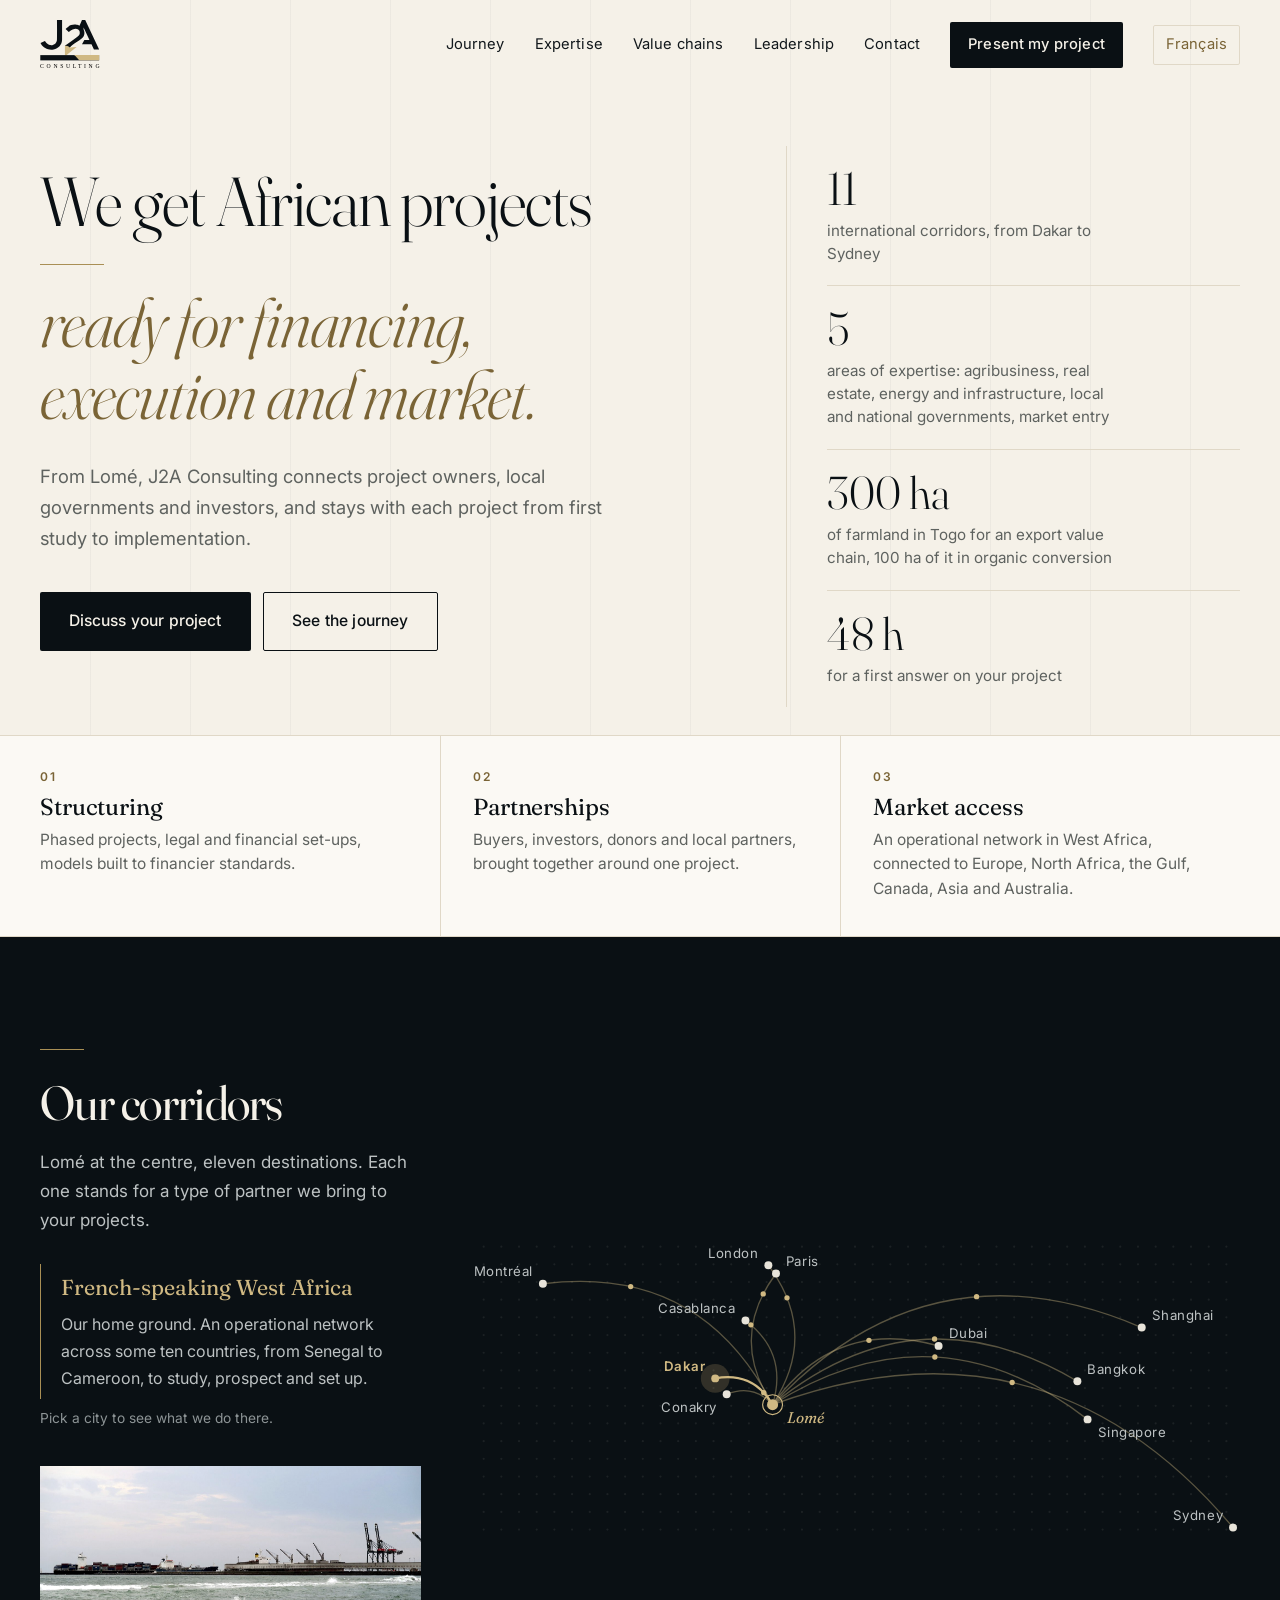
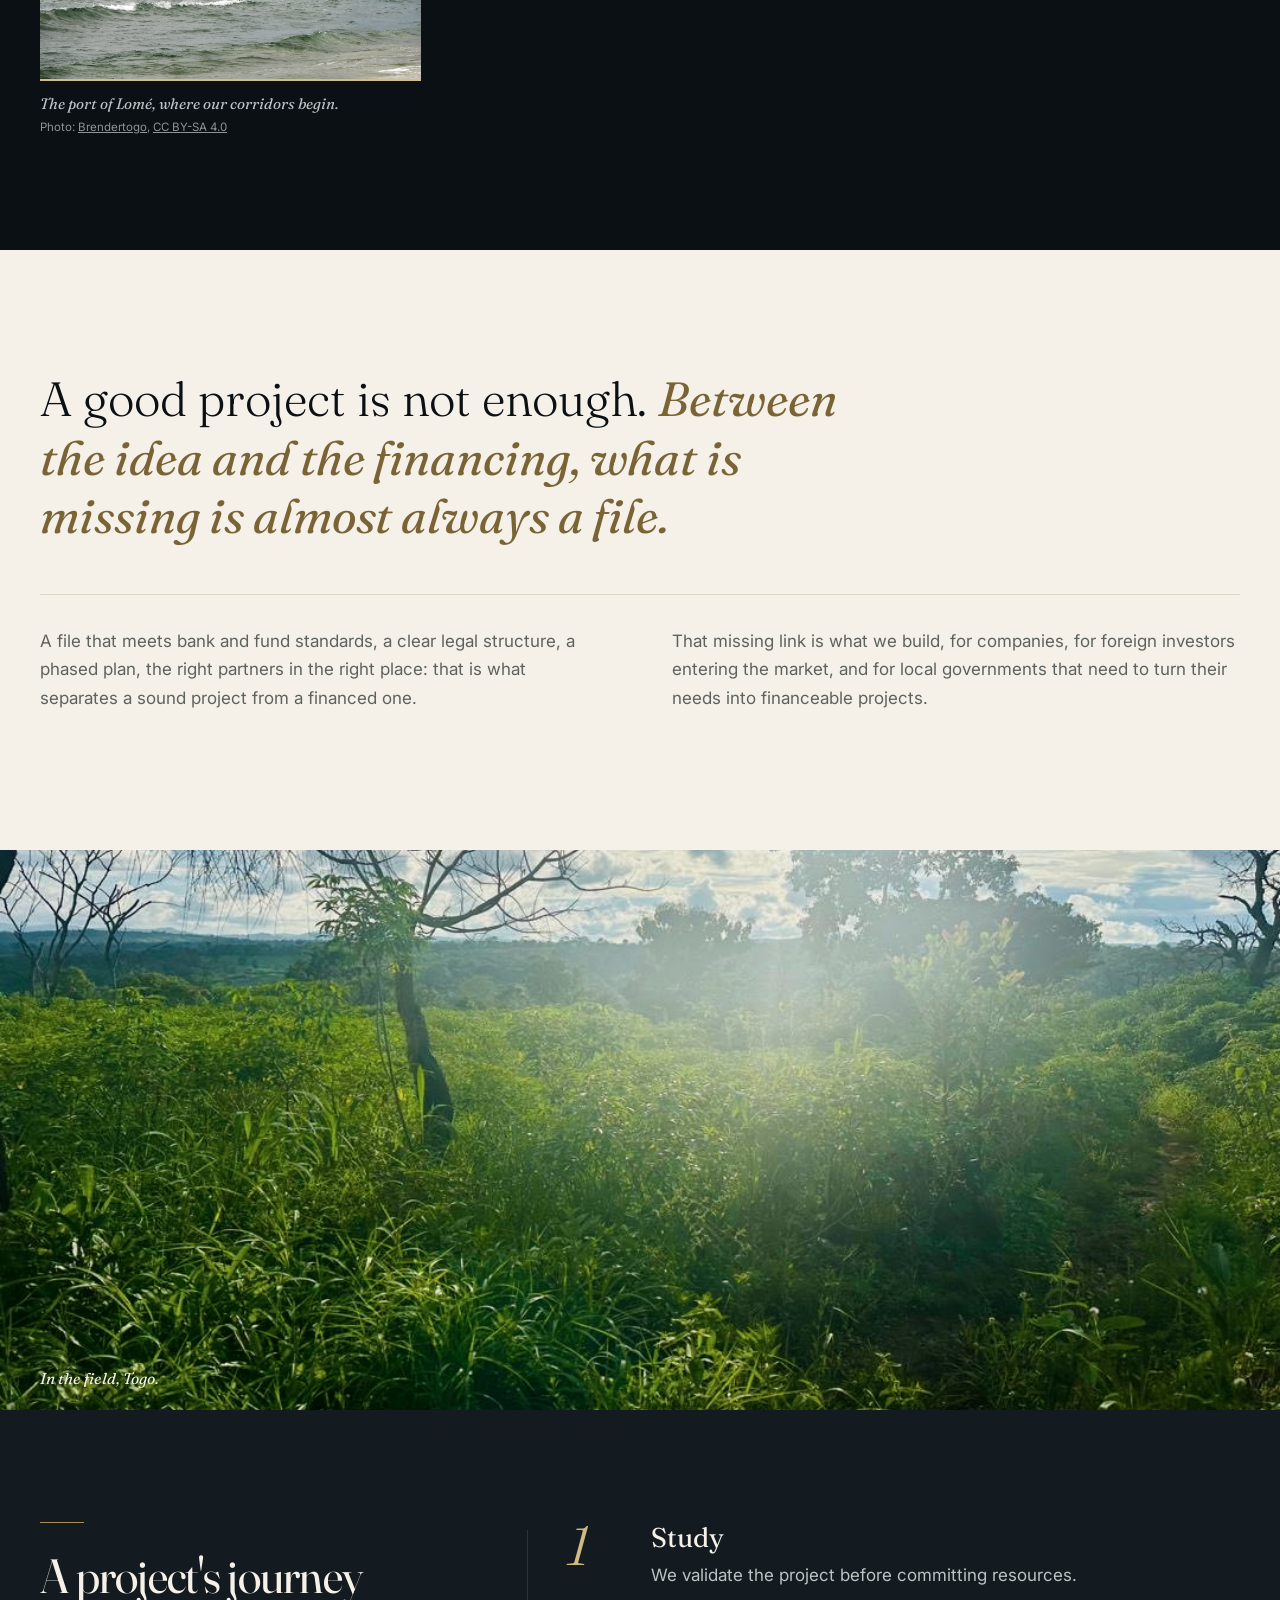
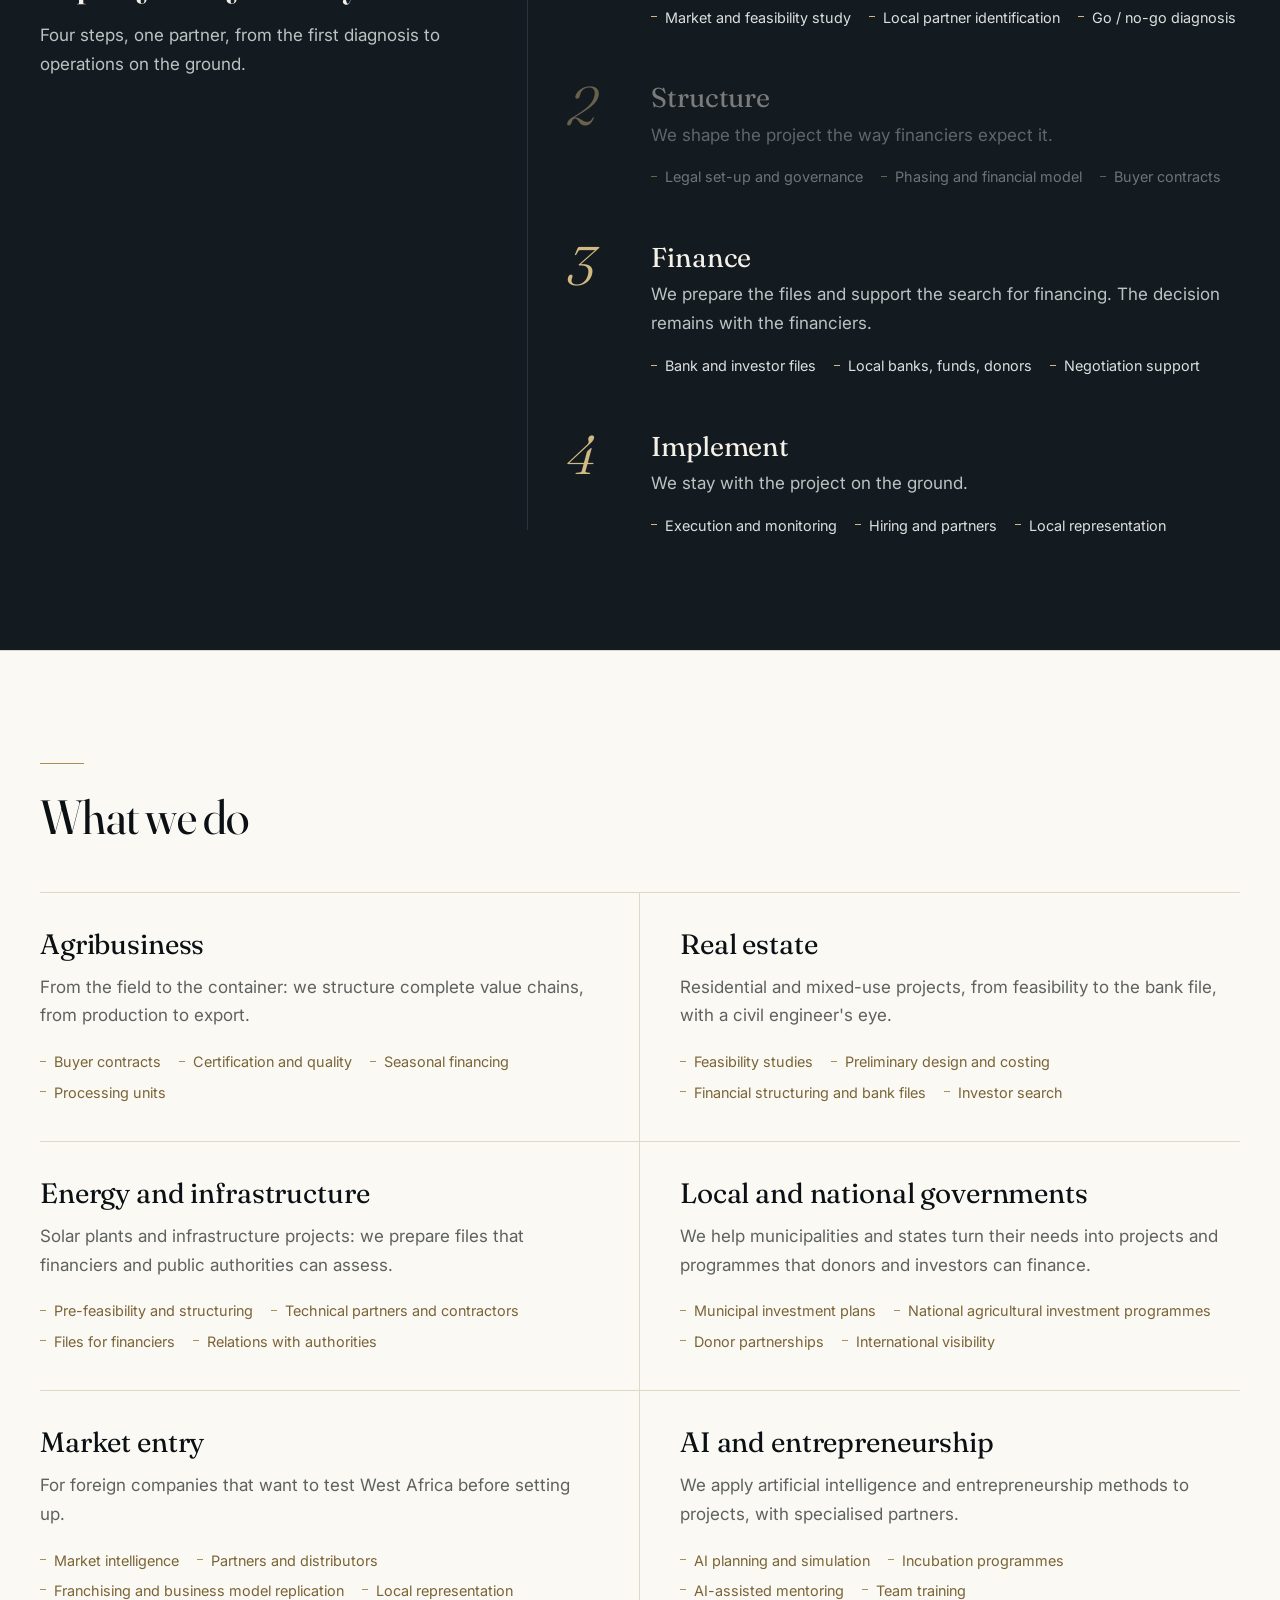
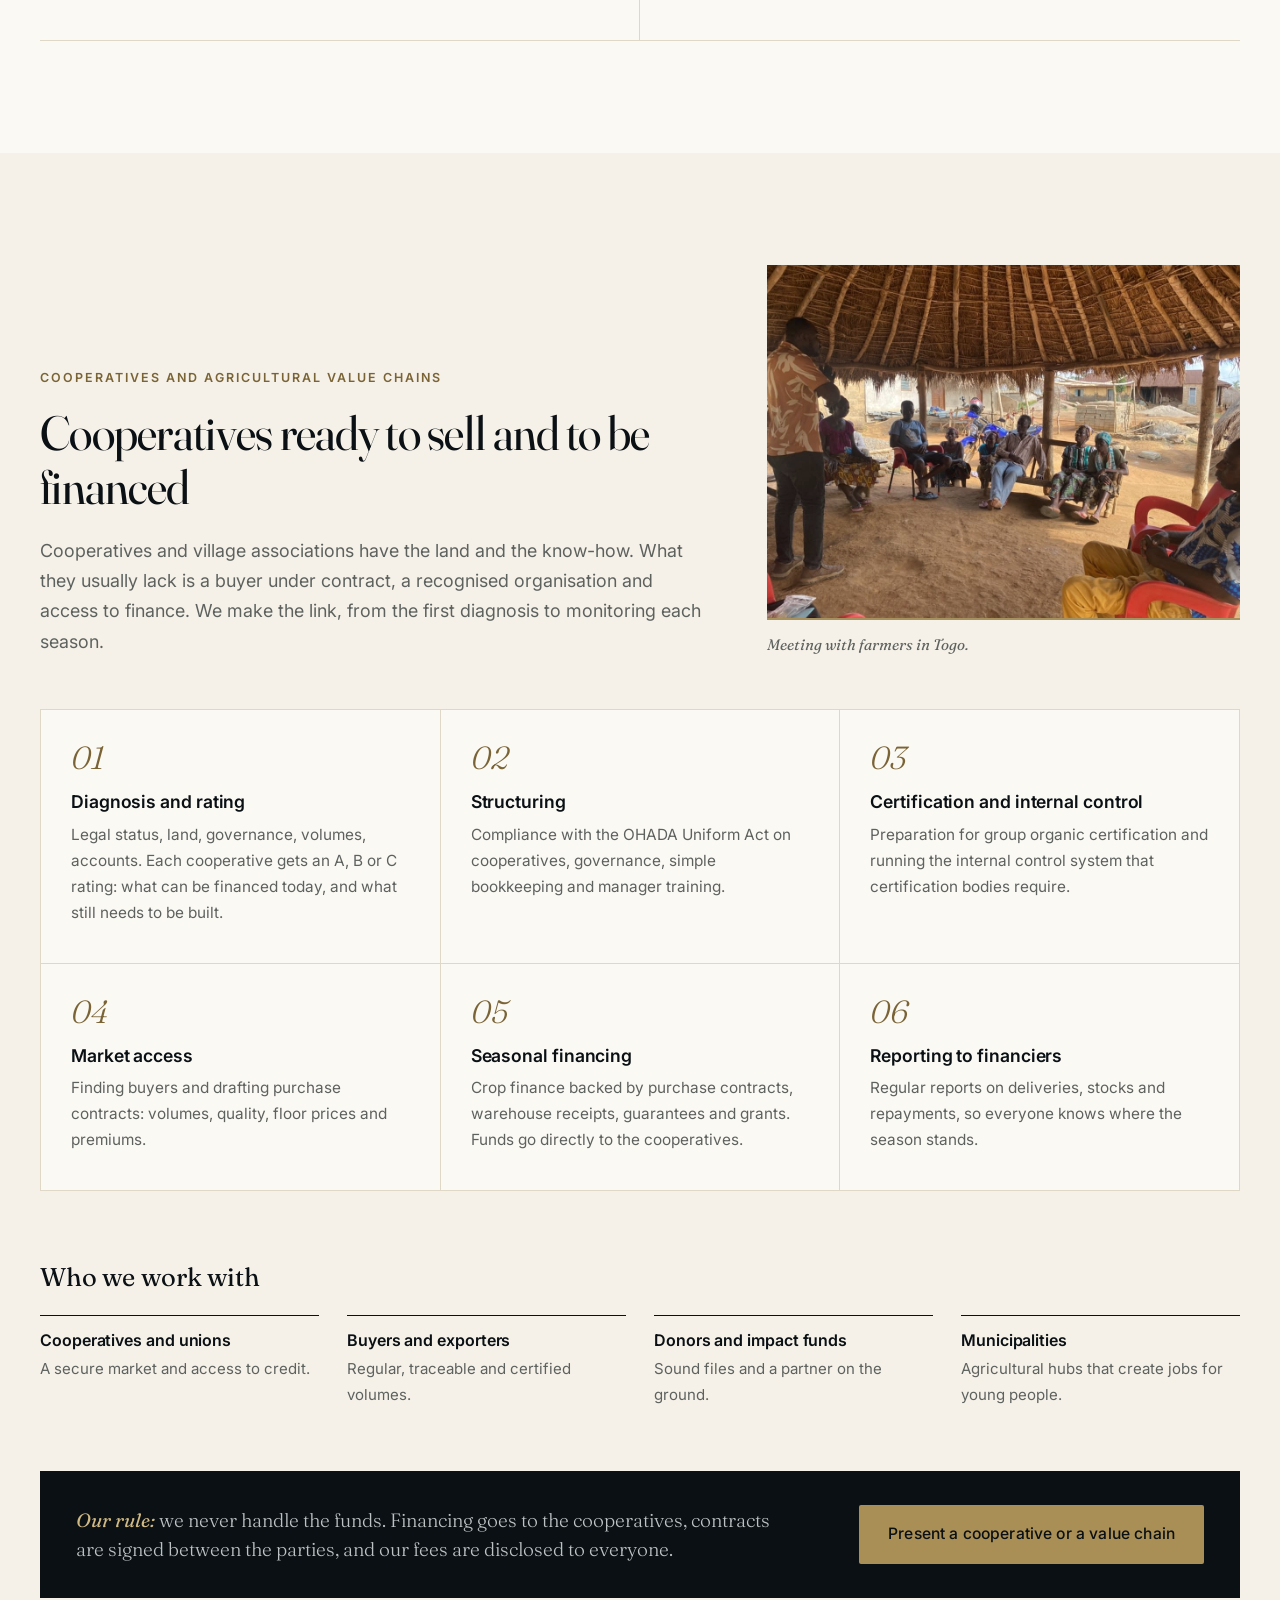
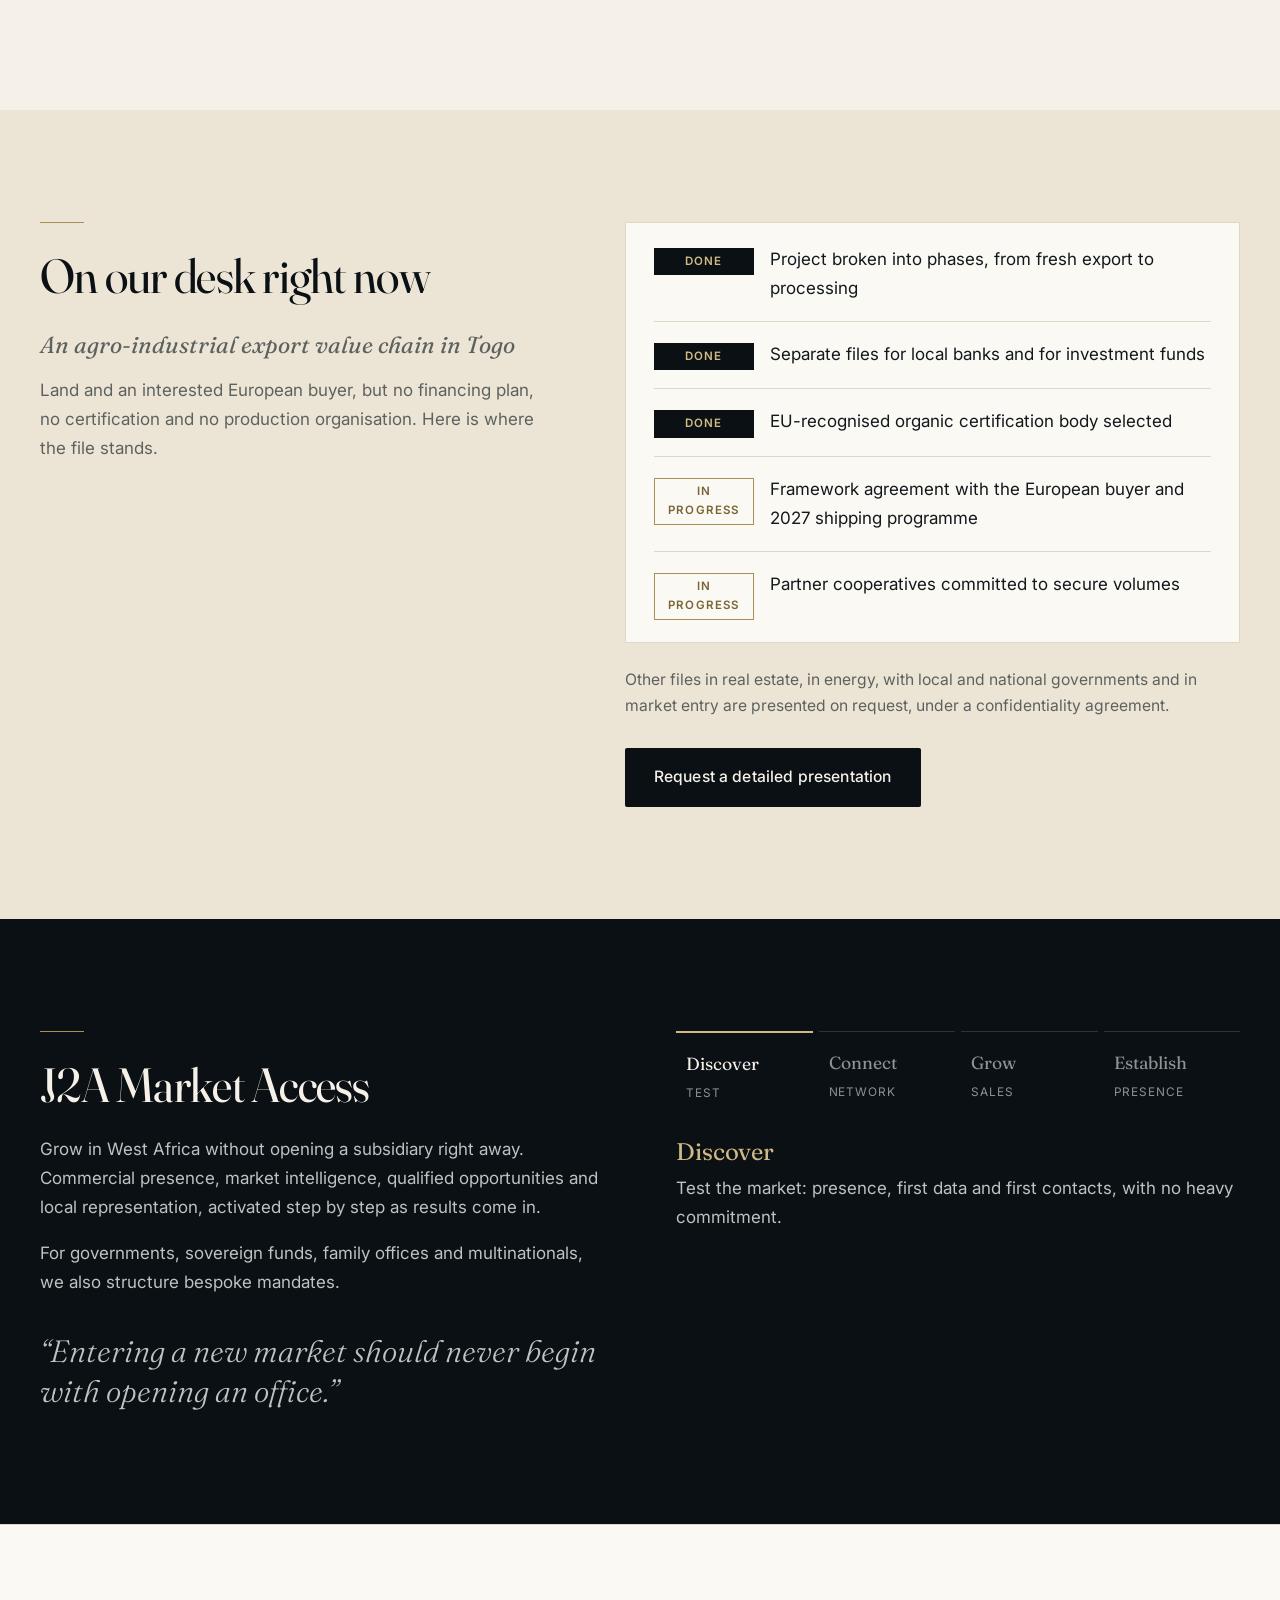
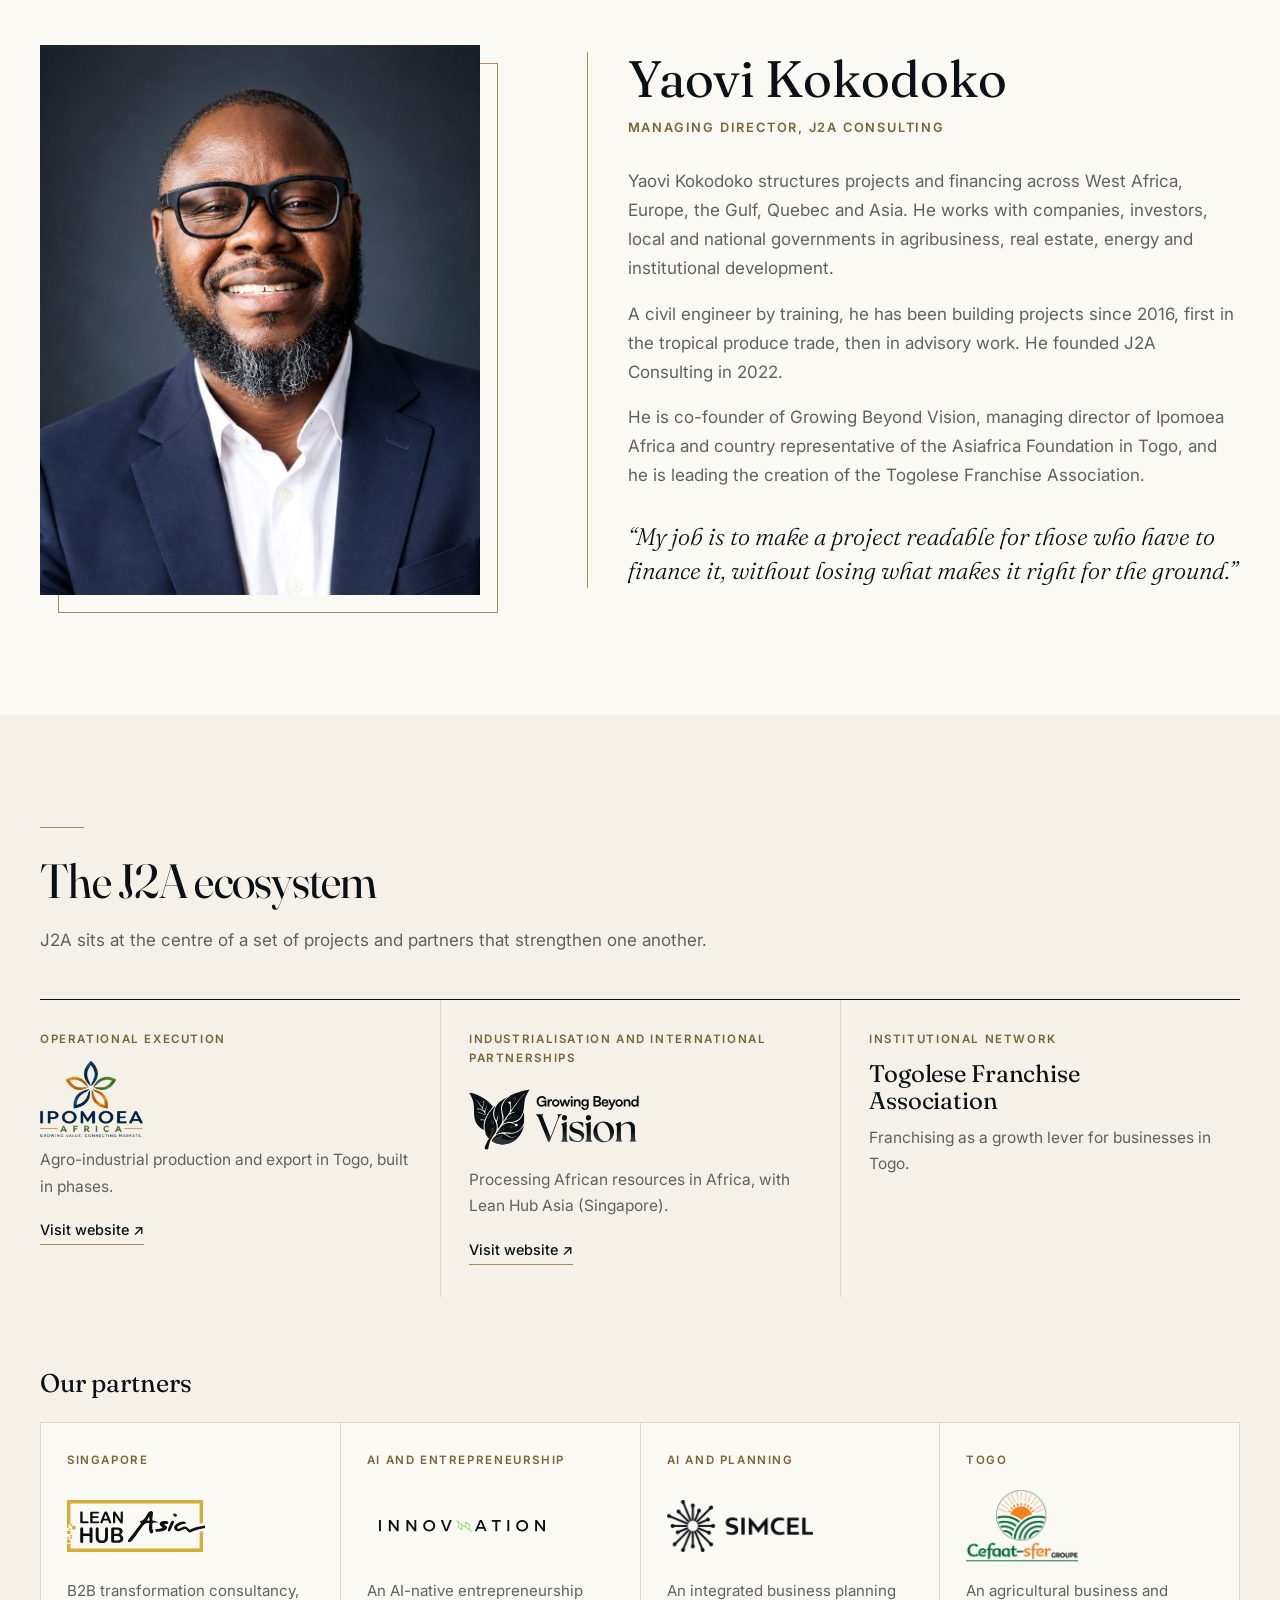
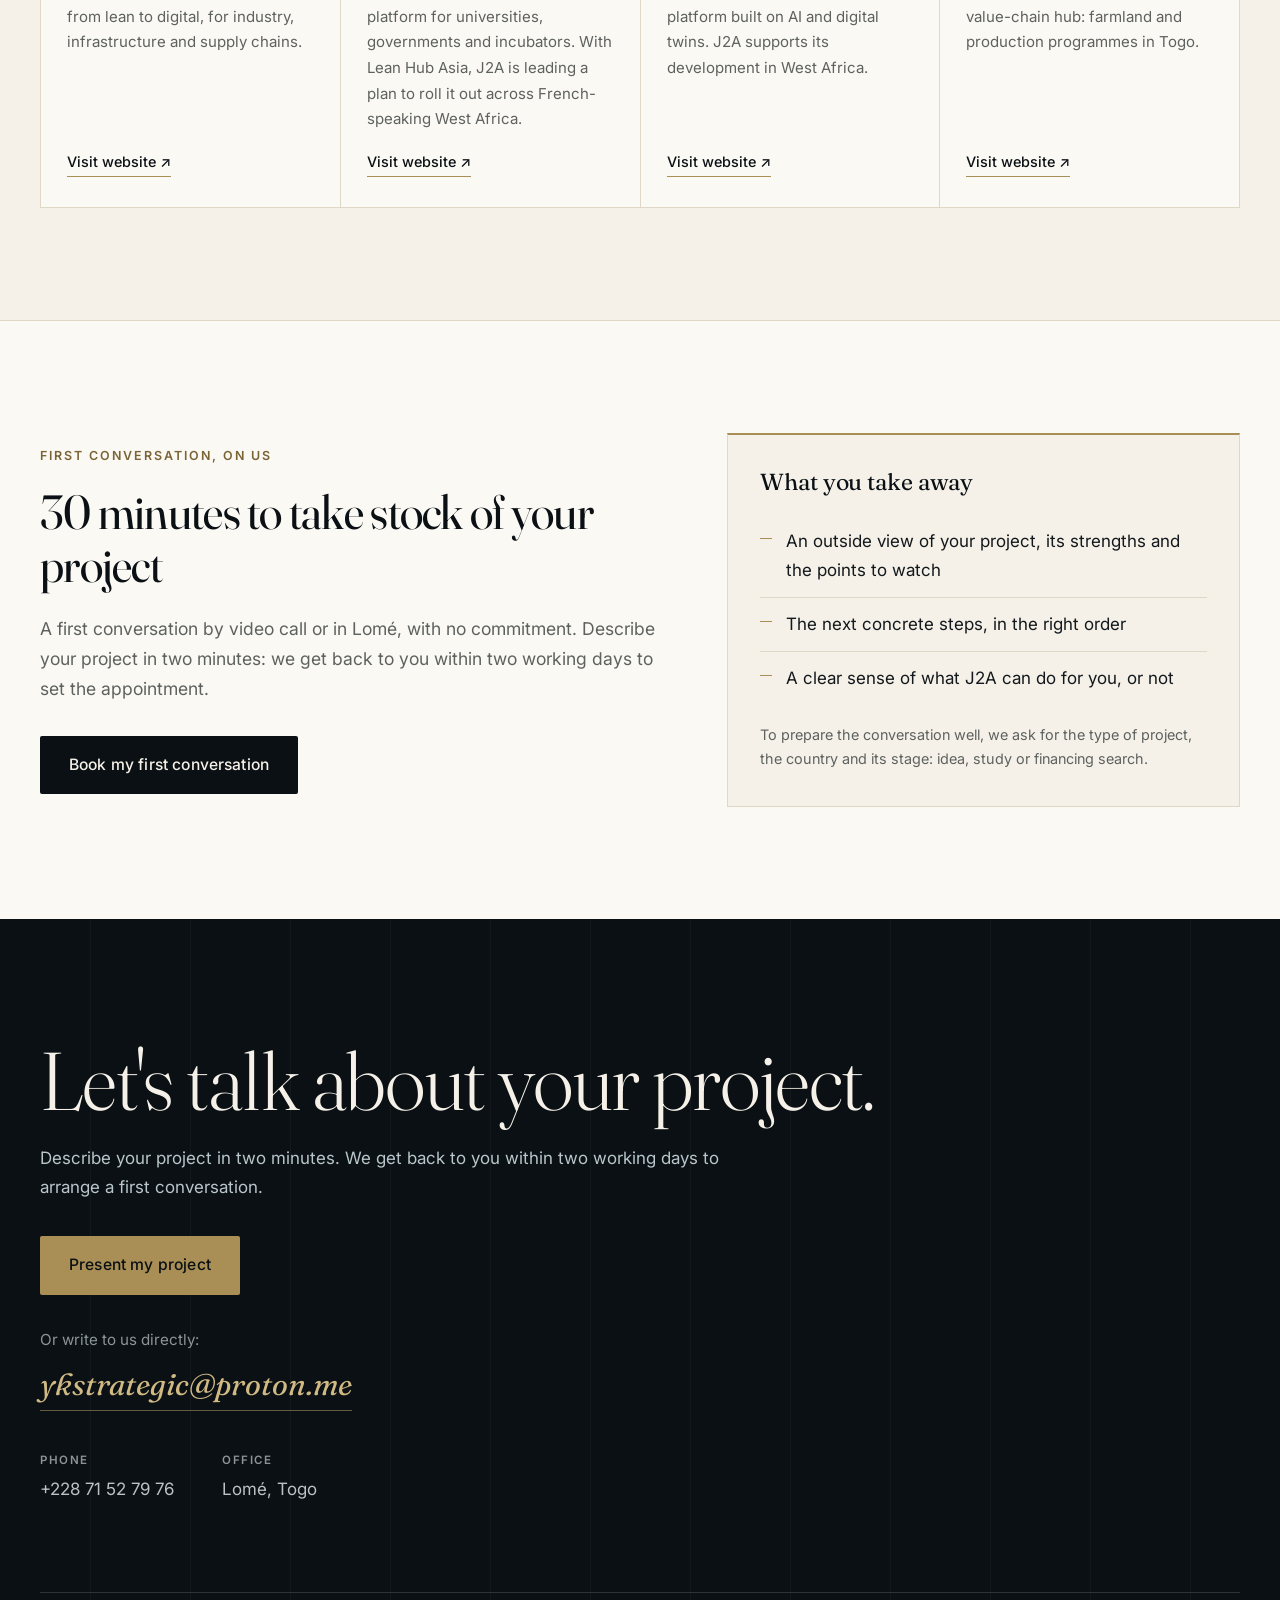
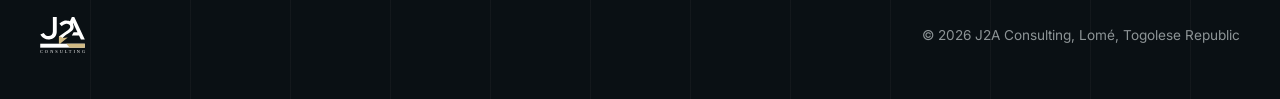
==== commit c9770e39: "Logos Ipomoea et GBV (EN)" ====
--- a/en/index.html
+++ b/en/index.html
@@ -21,7 +21,7 @@
 <link rel="preconnect" href="https://fonts.googleapis.com">
 <link rel="preconnect" href="https://fonts.gstatic.com" crossorigin>
 <link href="https://fonts.googleapis.com/css2?family=Fraunces:ital,opsz,wght@0,9..144,300;0,9..144,400;0,9..144,500;0,9..144,600;1,9..144,300;1,9..144,400&family=Inter:wght@400;500;600&display=swap" rel="stylesheet">
-<link rel="stylesheet" href="../assets/style.css?v=6c2ee1a2">
+<link rel="stylesheet" href="../assets/style.css?v=7083d694">
 <script type="application/ld+json">{"@context": "https://schema.org", "@type": "ProfessionalService", "name": "J2A Consulting", "url": "https://j2a4510.github.io/j2a-consulting/", "logo": "https://j2a4510.github.io/j2a-consulting/assets/logo.svg", "image": "https://j2a4510.github.io/j2a-consulting/assets/share.jpg", "telephone": "+228 71 52 79 76", "address": {"@type": "PostalAddress", "addressLocality": "Lomé", "addressCountry": "TG"}, "areaServed": ["TG", "BJ", "BF", "CI", "SN", "NE", "ML"], "founder": {"@type": "Person", "name": "Yaovi Kokodoko"}, "sameAs": ["https://www.linkedin.com/company/jaa-consult-ing/"]}</script>
 </head>
 <body>
@@ -930,7 +930,7 @@
   <div class="wrap">
     <h2>The J2A ecosystem</h2>
     <p class="eco-intro">J2A sits at the centre of a set of projects and partners that strengthen one another.</p>
-    <div class="eco-cols"><div class="eco-col"><span class="role">Operational execution</span><h3><a href="https://ipomoea.africa" rel="noopener">Ipomoea Africa</a></h3><p>Agro-industrial production and export in Togo, built in phases.</p></div><div class="eco-col"><span class="role">Industrialisation and international partnerships</span><h3><a href="https://www.growingbeyondvision.com/" rel="noopener">Growing Beyond Vision</a></h3><p>Processing African resources in Africa, with Lean Hub Asia (Singapore).</p></div><div class="eco-col"><span class="role">Institutional network</span><h3>Togolese Franchise Association</h3><p>Franchising as a growth lever for businesses in Togo.</p></div></div>
+    <div class="eco-cols"><div class="eco-col"><span class="role">Operational execution</span><h3 class="eco-logo"><a href="https://ipomoea.africa" rel="noopener"><img src="../assets/partners/ipomoea-africa.png" alt="Ipomoea Africa" width="320" height="235" loading="lazy"></a></h3><p>Agro-industrial production and export in Togo, built in phases.</p><a class="partner-link" href="https://ipomoea.africa" target="_blank" rel="noopener">Visit website <span aria-hidden="true">↗</span></a></div><div class="eco-col"><span class="role">Industrialisation and international partnerships</span><h3 class="eco-logo"><a href="https://www.growingbeyondvision.com/" rel="noopener"><img src="../assets/partners/growing-beyond-vision.svg" alt="Growing Beyond Vision" width="924" height="335" loading="lazy"></a></h3><p>Processing African resources in Africa, with Lean Hub Asia (Singapore).</p><a class="partner-link" href="https://www.growingbeyondvision.com/" target="_blank" rel="noopener">Visit website <span aria-hidden="true">↗</span></a></div><div class="eco-col"><span class="role">Institutional network</span><h3>Togolese Franchise Association</h3><p>Franchising as a growth lever for businesses in Togo.</p></div></div>
     <h3 class="partners-title">Our partners</h3>
     <div class="partners"><article class="partner"><span class="role">Singapore</span><h4 class="partner-logo"><img src="../assets/partners/lean-hub-asia.svg" alt="Lean Hub Asia" width="127" height="48" loading="lazy"></h4><p>B2B transformation consultancy, from lean to digital, for industry, infrastructure and supply chains.</p><a class="partner-link" href="https://www.leanhubasia.com/" target="_blank" rel="noopener">Visit website <span aria-hidden="true">↗</span></a></article><article class="partner"><span class="role">AI and entrepreneurship</span><h4 class="partner-logo"><img src="../assets/partners/innovnation.svg" alt="InnovNation" width="2015" height="383" loading="lazy"></h4><p>An AI-native entrepreneurship platform for universities, governments and incubators. With Lean Hub Asia, J2A is leading a plan to roll it out across French-speaking West Africa.</p><a class="partner-link" href="https://innovnation.ai/" target="_blank" rel="noopener">Visit website <span aria-hidden="true">↗</span></a></article><article class="partner"><span class="role">AI and planning</span><h4 class="partner-logo"><img src="../assets/partners/simcel.png" alt="SIMCEL" width="600" height="213" loading="lazy"></h4><p>An integrated business planning platform built on AI and digital twins. J2A supports its development in West Africa.</p><a class="partner-link" href="https://www.simcel.io/" target="_blank" rel="noopener">Visit website <span aria-hidden="true">↗</span></a></article><article class="partner"><span class="role">Togo</span><h4 class="partner-logo"><img src="../assets/partners/cefaat-sfer.png" alt="CEFAAT-SFER" width="240" height="153" loading="lazy"></h4><p>An agricultural business and value-chain hub: farmland and production programmes in Togo.</p><a class="partner-link" href="https://cefaat-sfer.tg/" target="_blank" rel="noopener">Visit website <span aria-hidden="true">↗</span></a></article></div>
   </div>
@@ -971,7 +971,7 @@
   </div>
 </footer>
 <script type="application/json" id="site-data">{"verbs": ["for financing.", "for execution.", "for market."], "cities": [{"name": "Dakar", "region": "French-speaking West Africa", "text": "Our home ground. An operational network across some ten countries, from Senegal to Cameroon, to study, prospect and set up."}, {"name": "Conakry", "region": "Guinea", "text": "A fast-growing market where we support projects and local partners."}, {"name": "Casablanca", "region": "Morocco", "text": "Engineering and studies with our Moroccan partners, and a bridge to the Kingdom's investors and manufacturers."}, {"name": "Paris", "region": "France", "text": "Buyers, importers, impact investors and the diaspora: we open markets and sources of financing."}, {"name": "London", "region": "United Kingdom", "text": "Investors, impact funds and financial institutions, and links with the diaspora."}, {"name": "Montréal", "region": "Canada and Quebec", "text": "Canada–West Africa partnerships, business missions and diaspora links."}, {"name": "Dubai", "region": "The Gulf", "text": "Gulf investors and funds interested in African projects."}, {"name": "Shanghai", "region": "China", "text": "Manufacturers, equipment suppliers and Chinese partners entering the West African market."}, {"name": "Bangkok", "region": "Thailand", "text": "Suppliers, agro-processing technology and trading partners for African value chains."}, {"name": "Singapore", "region": "Singapore", "text": "With Lean Hub Asia and Growing Beyond Vision, we develop projects that process African resources locally."}, {"name": "Sydney", "region": "Australia", "text": "Australian investors and companies interested in West Africa, notably in agriculture and natural resources."}], "tiers": [{"name": "Discover", "short": "Test", "text": "Test the market: presence, first data and first contacts, with no heavy commitment."}, {"name": "Connect", "short": "Network", "text": "Build a qualified network of partners, distributors and influencers."}, {"name": "Grow", "short": "Sales", "text": "Accelerate sales with active business development and opportunity tracking."}, {"name": "Establish", "short": "Presence", "text": "Set up a lasting presence, with local representation once results justify it."}]}</script>
-<script src="../assets/app.js?v=6c2ee1a2" defer></script>
+<script src="../assets/app.js?v=7083d694" defer></script>
 <script src="https://tally.so/widgets/embed.js" async></script>
 </body>
 </html>
--- a/assets/style.css
+++ b/assets/style.css
@@ -284,7 +284,12 @@
 .eco-col .role { display: block; font-size: .72rem; font-weight: 600; letter-spacing: .14em; text-transform: uppercase; color: var(--green); margin-bottom: 12px; }
 .eco-col h3 { font-family: var(--serif); font-weight: 400; font-size: 1.5rem; color: var(--forest); }
 .eco-col h3 a { text-decoration: none; border-bottom: 1px solid var(--brass); }
+.eco-col h3.eco-logo { height: 76px; display: flex; align-items: center; }
+.eco-col h3.eco-logo a { border-bottom: 0; display: block; }
+.eco-col h3.eco-logo img { display: block; width: auto; height: auto; max-height: 76px; max-width: 160px; }
+.eco-col h3.eco-logo img[src*="growing"] { max-height: 62px; max-width: 190px; }
 .eco-col p { color: var(--muted); font-size: .97rem; margin: 10px 0 0; }
+.eco-col .partner-link { display: inline-block; }
 
 .partners-title { font-family: var(--serif); font-weight: 400; font-size: 1.6rem; color: var(--forest); margin-top: 72px; }
 .partners { margin-top: 24px; display: grid; grid-template-columns: 1fr; gap: 0; border-top: 1px solid var(--line); border-left: 1px solid var(--line); }
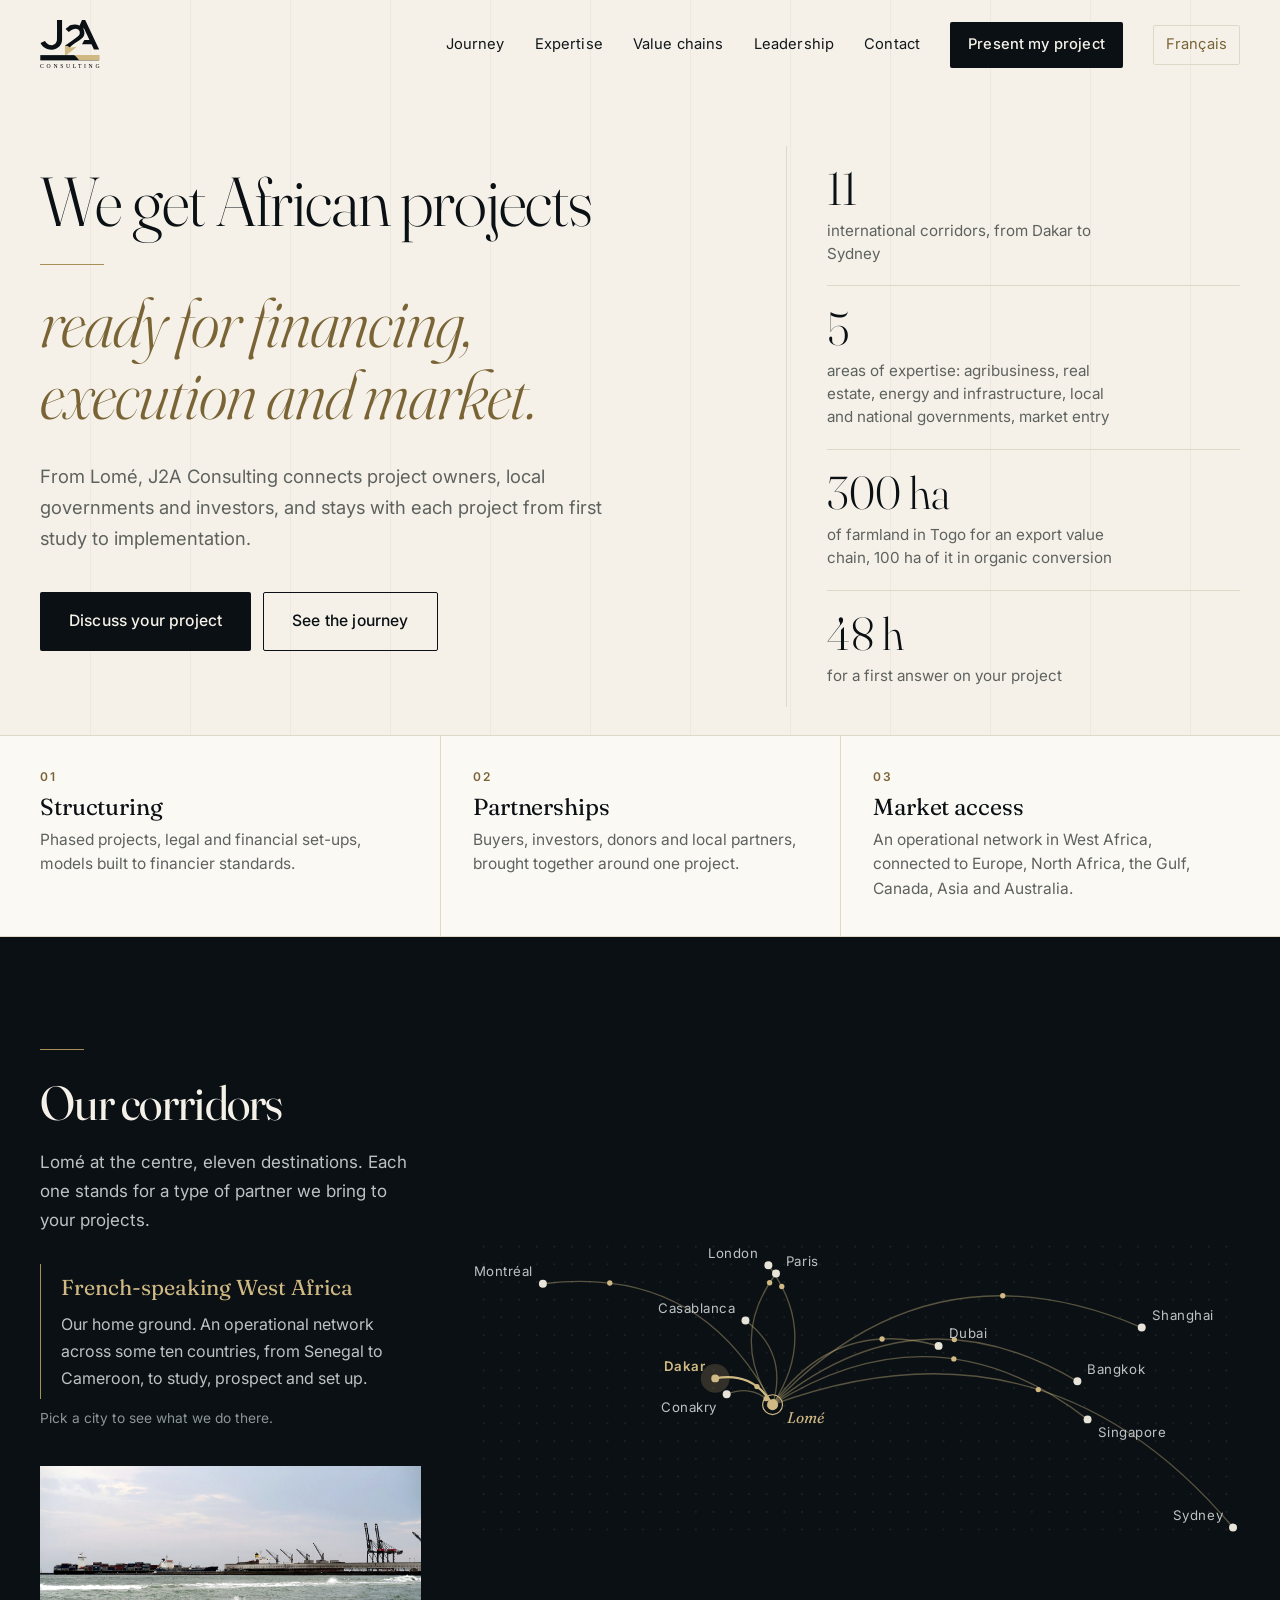
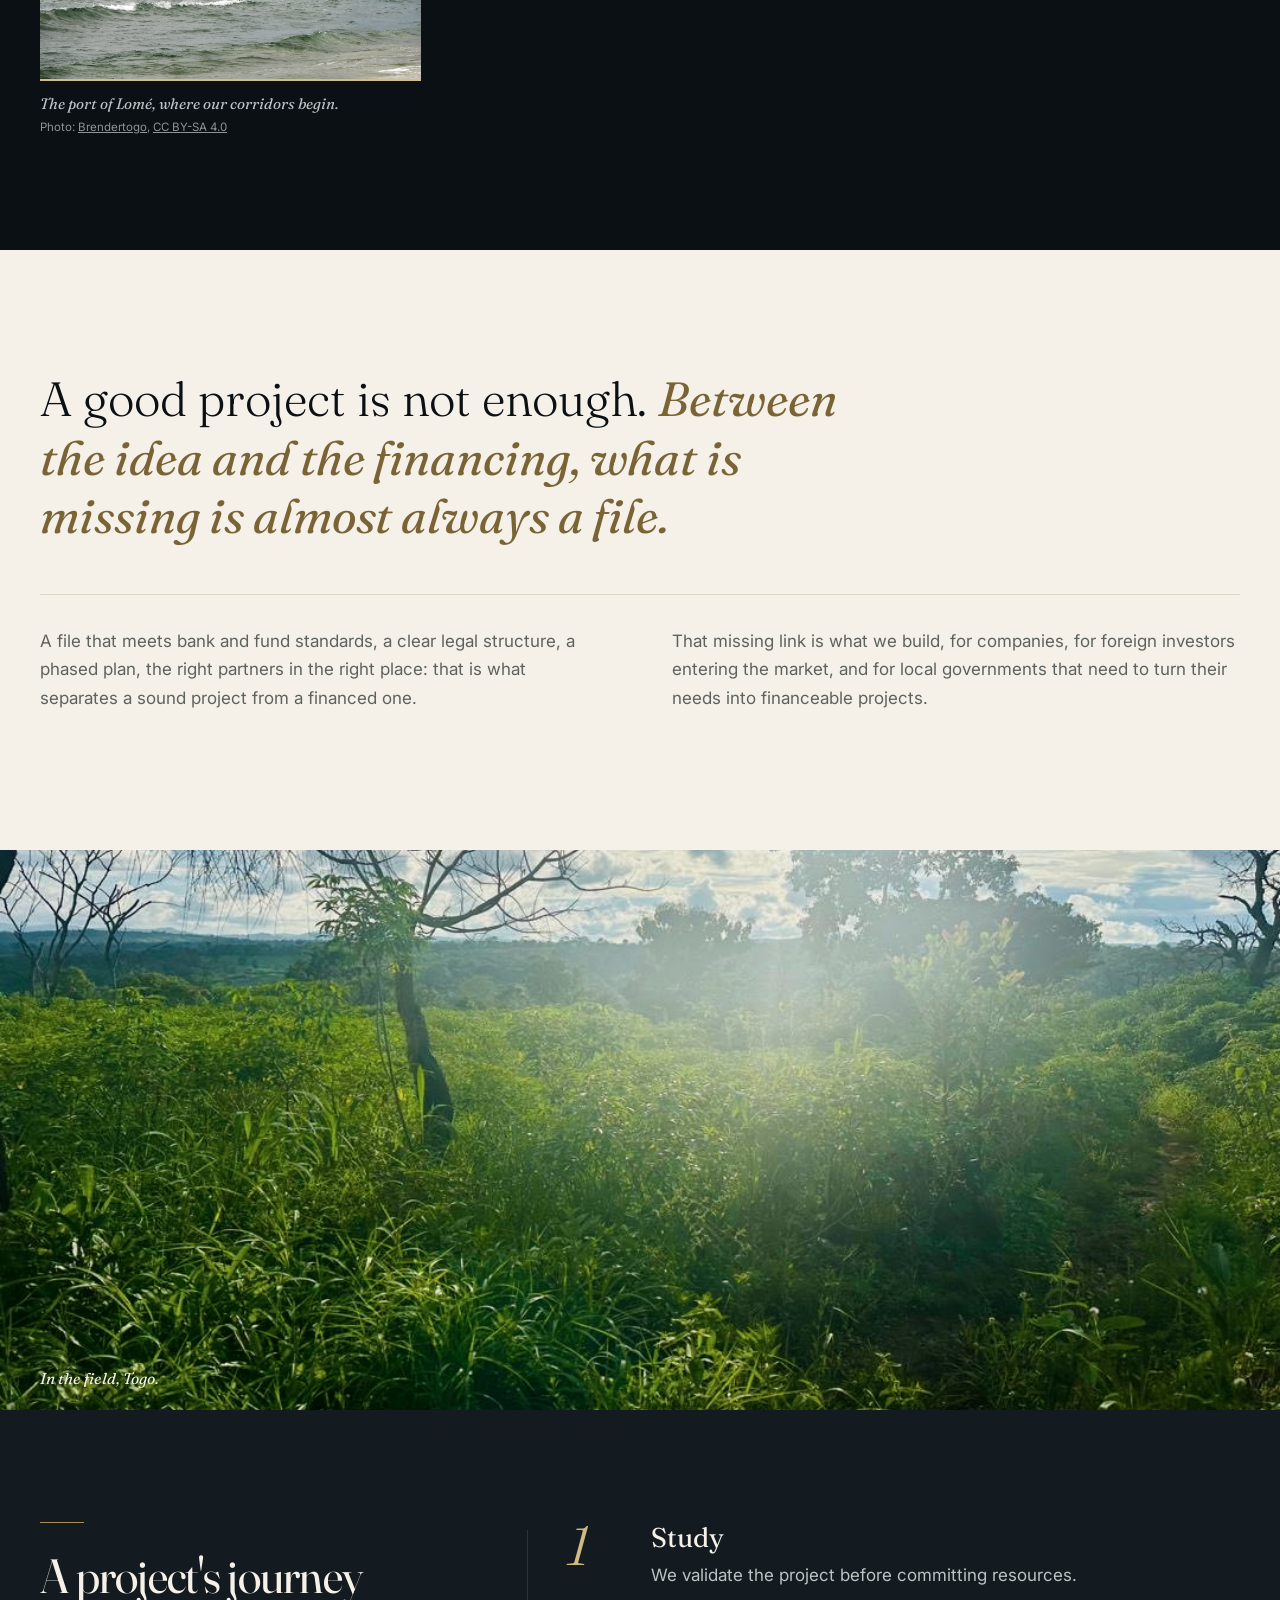
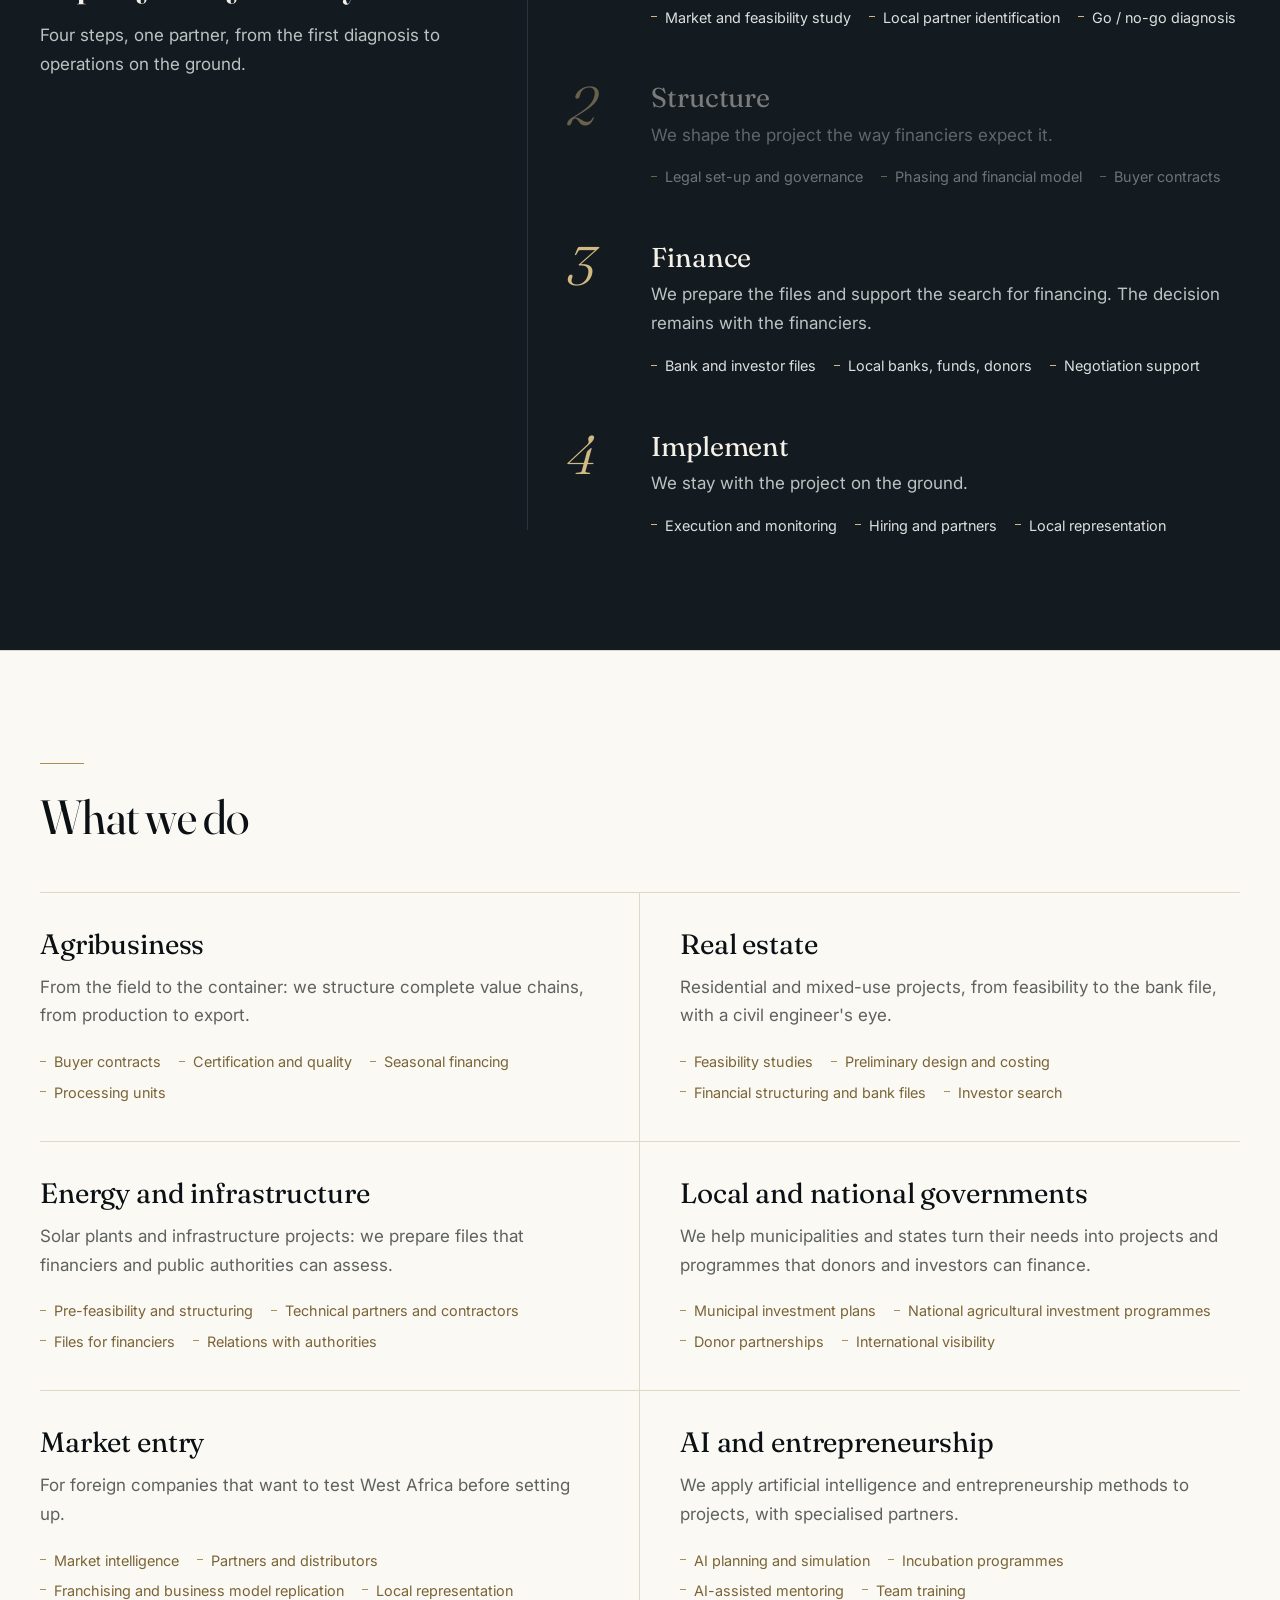
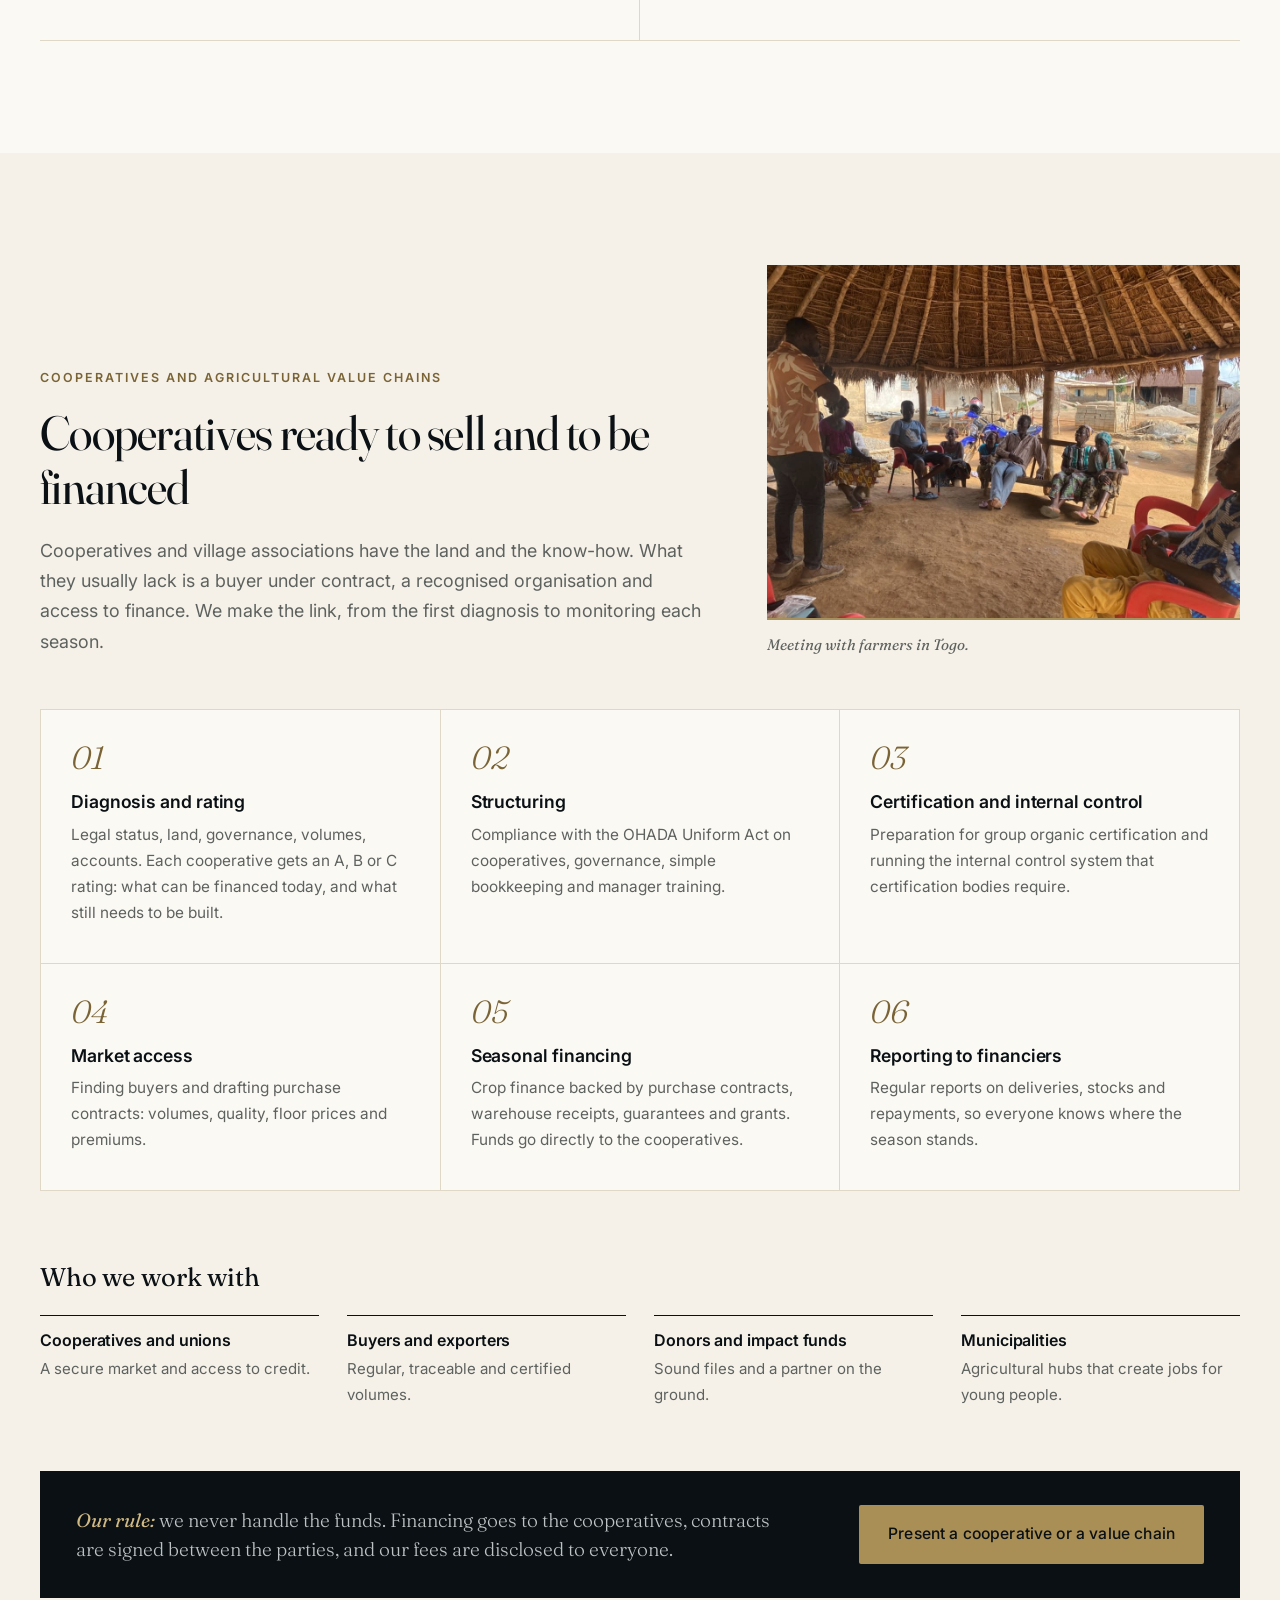
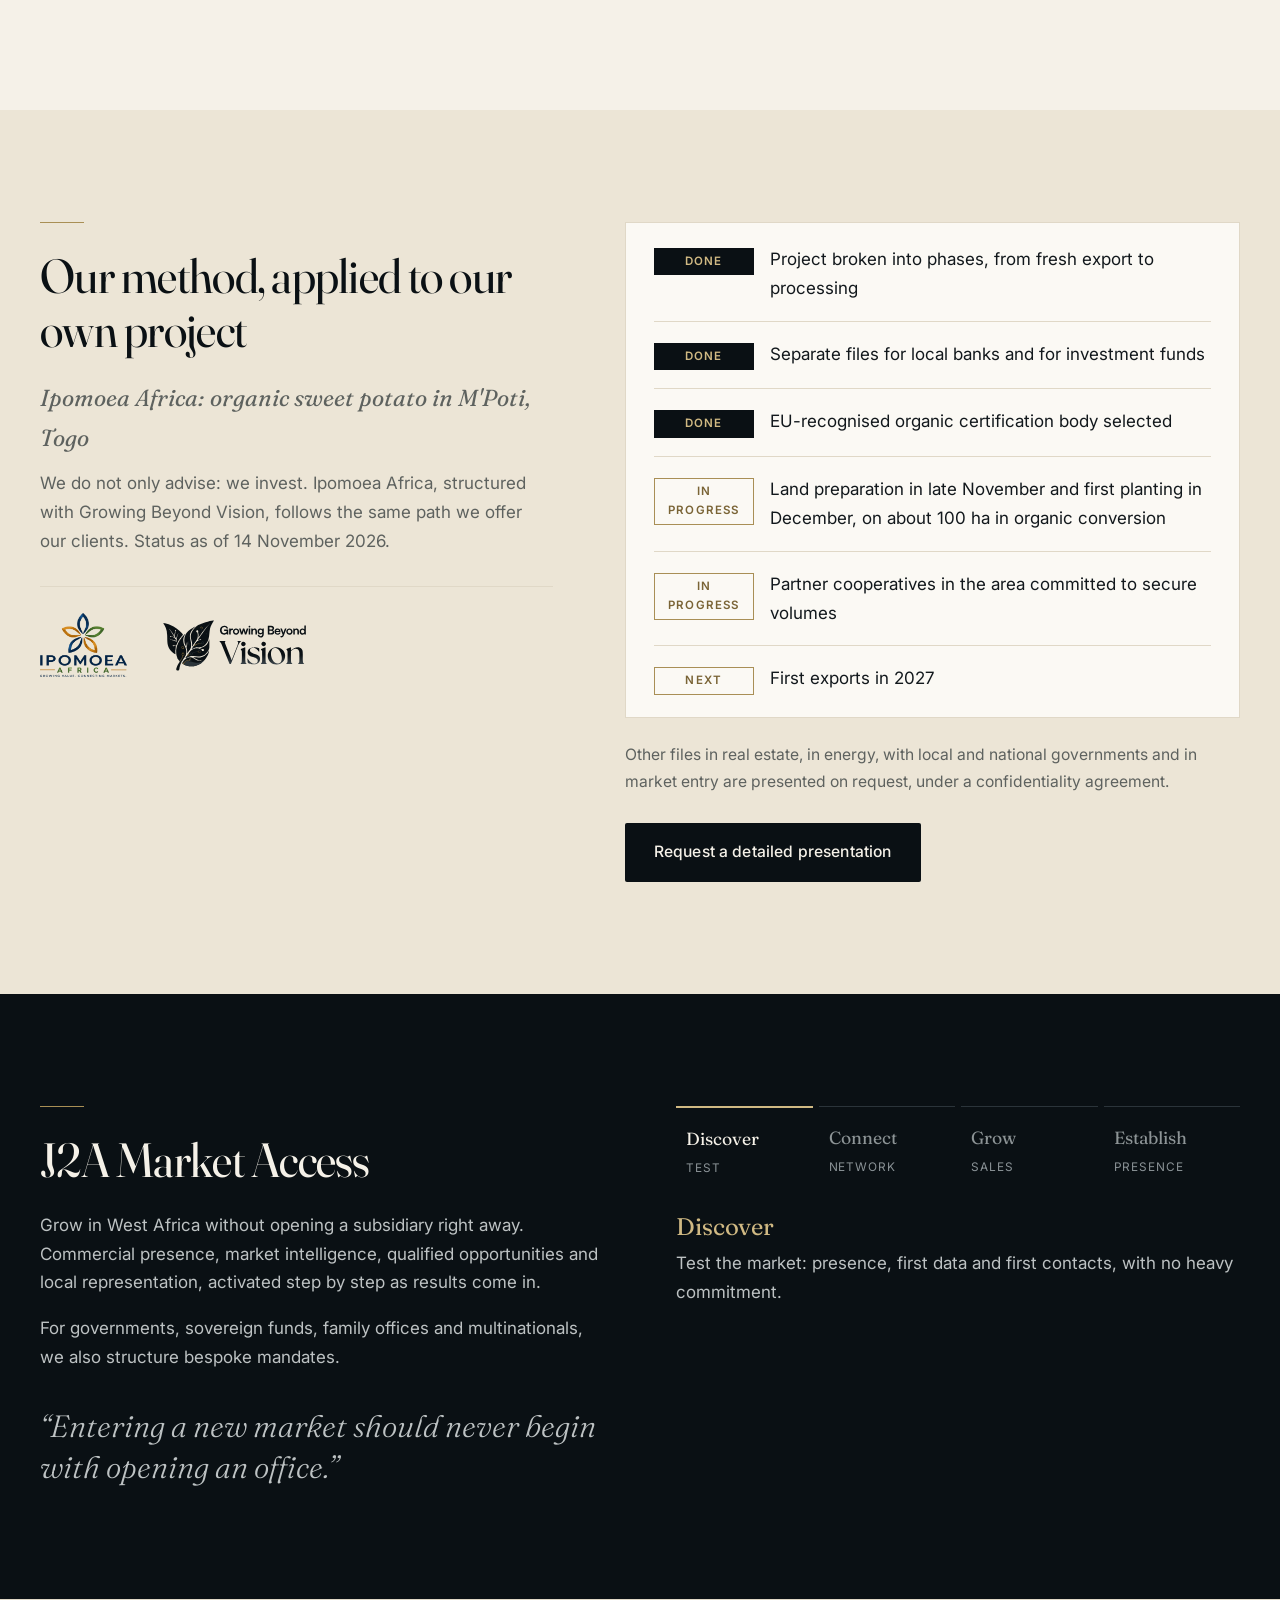
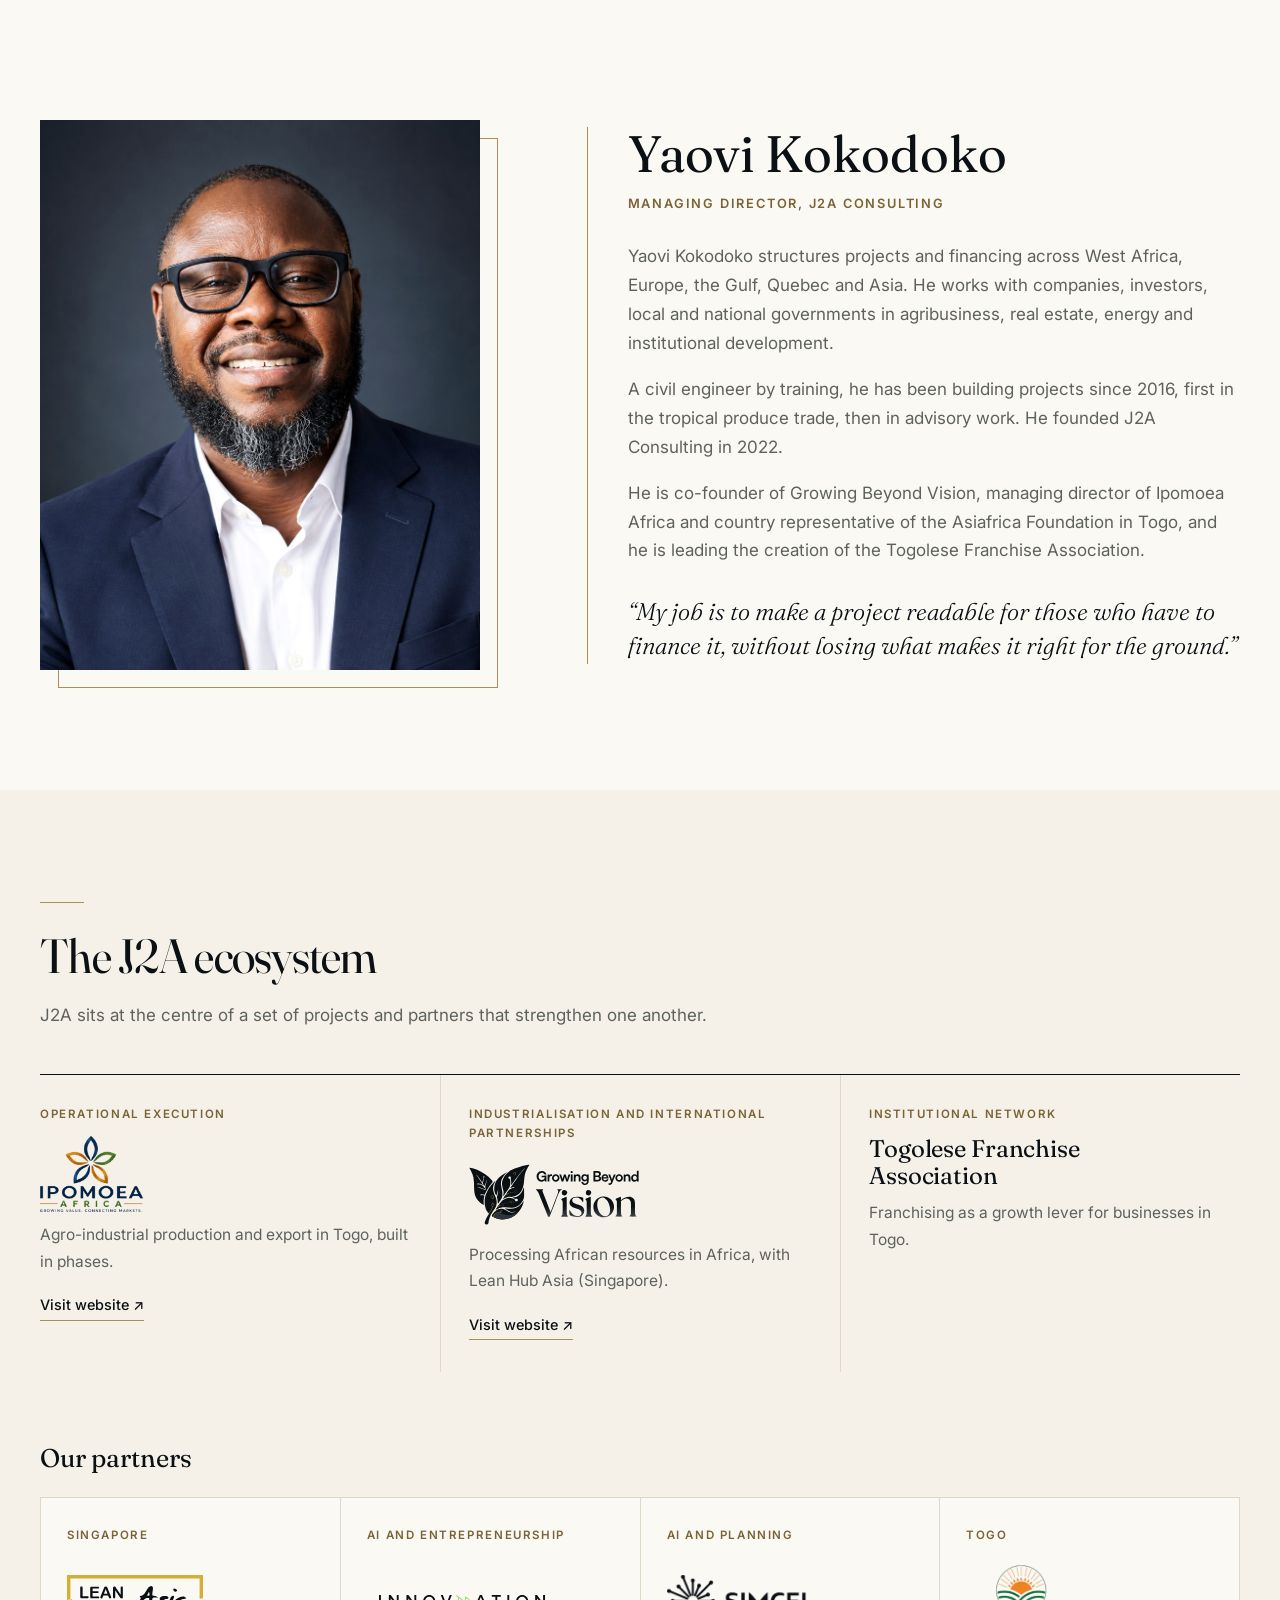
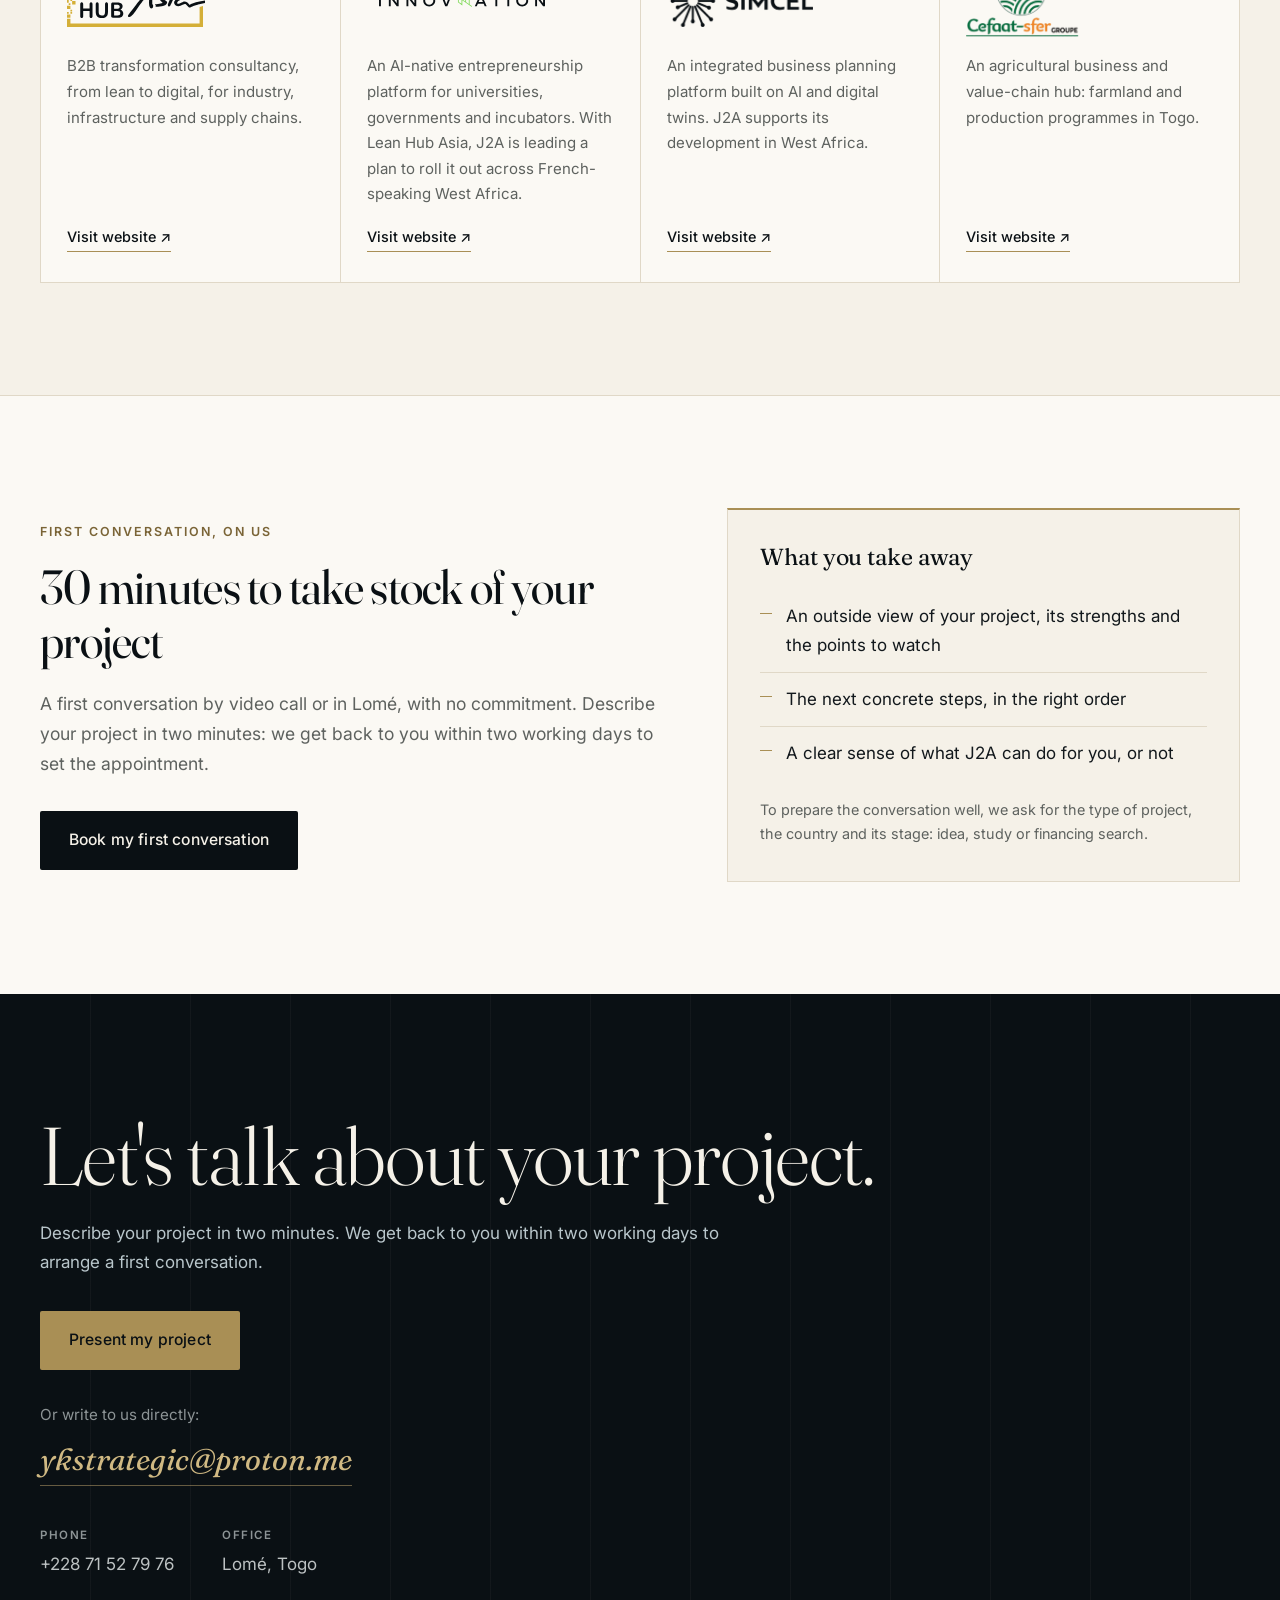
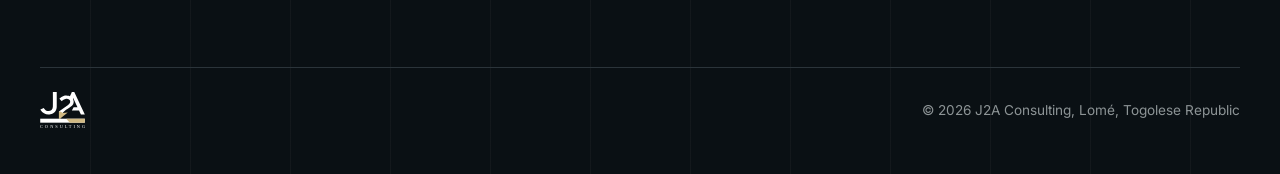
==== commit 9a4b708d: "Section Ipomoea Africa (EN)" ====
--- a/en/index.html
+++ b/en/index.html
@@ -21,7 +21,7 @@
 <link rel="preconnect" href="https://fonts.googleapis.com">
 <link rel="preconnect" href="https://fonts.gstatic.com" crossorigin>
 <link href="https://fonts.googleapis.com/css2?family=Fraunces:ital,opsz,wght@0,9..144,300;0,9..144,400;0,9..144,500;0,9..144,600;1,9..144,300;1,9..144,400&family=Inter:wght@400;500;600&display=swap" rel="stylesheet">
-<link rel="stylesheet" href="../assets/style.css?v=7083d694">
+<link rel="stylesheet" href="../assets/style.css?v=e4cfed9b">
 <script type="application/ld+json">{"@context": "https://schema.org", "@type": "ProfessionalService", "name": "J2A Consulting", "url": "https://j2a4510.github.io/j2a-consulting/", "logo": "https://j2a4510.github.io/j2a-consulting/assets/logo.svg", "image": "https://j2a4510.github.io/j2a-consulting/assets/share.jpg", "telephone": "+228 71 52 79 76", "address": {"@type": "PostalAddress", "addressLocality": "Lomé", "addressCountry": "TG"}, "areaServed": ["TG", "BJ", "BF", "CI", "SN", "NE", "ML"], "founder": {"@type": "Person", "name": "Yaovi Kokodoko"}, "sameAs": ["https://www.linkedin.com/company/jaa-consult-ing/"]}</script>
 </head>
 <body>
@@ -887,12 +887,13 @@
 <section class="case">
   <div class="wrap case-grid">
     <div>
-      <h2>On our desk right now</h2>
-      <p class="case-name">An agro-industrial export value chain in Togo</p>
-      <p>Land and an interested European buyer, but no financing plan, no certification and no production organisation. Here is where the file stands.</p>
+      <h2>Our method, applied to our own project</h2>
+      <p class="case-name">Ipomoea Africa: organic sweet potato in M'Poti, Togo</p>
+      <p>We do not only advise: we invest. Ipomoea Africa, structured with Growing Beyond Vision, follows the same path we offer our clients. Status as of 14 November 2026.</p>
+      <div class="case-logos"><a href="https://ipomoea.africa" target="_blank" rel="noopener" aria-label="Ipomoea Africa"><img src="../assets/partners/ipomoea-africa.png" alt="Ipomoea Africa" width="320" height="235" loading="lazy"></a><a href="https://www.growingbeyondvision.com/" target="_blank" rel="noopener" aria-label="Growing Beyond Vision"><img src="../assets/partners/growing-beyond-vision.svg" alt="Growing Beyond Vision" width="924" height="335" loading="lazy"></a></div>
     </div>
     <div>
-      <ul class="case-steps"><li><span class="st st-on">Done</span>Project broken into phases, from fresh export to processing</li><li><span class="st st-on">Done</span>Separate files for local banks and for investment funds</li><li><span class="st st-on">Done</span>EU-recognised organic certification body selected</li><li><span class="st">In progress</span>Framework agreement with the European buyer and 2027 shipping programme</li><li><span class="st">In progress</span>Partner cooperatives committed to secure volumes</li></ul>
+      <ul class="case-steps"><li><span class="st st-on">Done</span>Project broken into phases, from fresh export to processing</li><li><span class="st st-on">Done</span>Separate files for local banks and for investment funds</li><li><span class="st st-on">Done</span>EU-recognised organic certification body selected</li><li><span class="st">In progress</span>Land preparation in late November and first planting in December, on about 100 ha in organic conversion</li><li><span class="st">In progress</span>Partner cooperatives in the area committed to secure volumes</li><li><span class="st">Next</span>First exports in 2027</li></ul>
       <p class="case-more">Other files in real estate, in energy, with local and national governments and in market entry are presented on request, under a confidentiality agreement.</p>
       <a class="btn btn-ink" href="mailto:ykstrategic@proton.me?subject=Request for a detailed presentation">Request a detailed presentation</a>
     </div>
@@ -971,7 +972,7 @@
   </div>
 </footer>
 <script type="application/json" id="site-data">{"verbs": ["for financing.", "for execution.", "for market."], "cities": [{"name": "Dakar", "region": "French-speaking West Africa", "text": "Our home ground. An operational network across some ten countries, from Senegal to Cameroon, to study, prospect and set up."}, {"name": "Conakry", "region": "Guinea", "text": "A fast-growing market where we support projects and local partners."}, {"name": "Casablanca", "region": "Morocco", "text": "Engineering and studies with our Moroccan partners, and a bridge to the Kingdom's investors and manufacturers."}, {"name": "Paris", "region": "France", "text": "Buyers, importers, impact investors and the diaspora: we open markets and sources of financing."}, {"name": "London", "region": "United Kingdom", "text": "Investors, impact funds and financial institutions, and links with the diaspora."}, {"name": "Montréal", "region": "Canada and Quebec", "text": "Canada–West Africa partnerships, business missions and diaspora links."}, {"name": "Dubai", "region": "The Gulf", "text": "Gulf investors and funds interested in African projects."}, {"name": "Shanghai", "region": "China", "text": "Manufacturers, equipment suppliers and Chinese partners entering the West African market."}, {"name": "Bangkok", "region": "Thailand", "text": "Suppliers, agro-processing technology and trading partners for African value chains."}, {"name": "Singapore", "region": "Singapore", "text": "With Lean Hub Asia and Growing Beyond Vision, we develop projects that process African resources locally."}, {"name": "Sydney", "region": "Australia", "text": "Australian investors and companies interested in West Africa, notably in agriculture and natural resources."}], "tiers": [{"name": "Discover", "short": "Test", "text": "Test the market: presence, first data and first contacts, with no heavy commitment."}, {"name": "Connect", "short": "Network", "text": "Build a qualified network of partners, distributors and influencers."}, {"name": "Grow", "short": "Sales", "text": "Accelerate sales with active business development and opportunity tracking."}, {"name": "Establish", "short": "Presence", "text": "Set up a lasting presence, with local representation once results justify it."}]}</script>
-<script src="../assets/app.js?v=7083d694" defer></script>
+<script src="../assets/app.js?v=e4cfed9b" defer></script>
 <script src="https://tally.so/widgets/embed.js" async></script>
 </body>
 </html>
--- a/assets/style.css
+++ b/assets/style.css
@@ -243,6 +243,11 @@
 .st { font-size: .72rem; font-weight: 600; letter-spacing: .1em; text-transform: uppercase; color: var(--green); border: 1px solid var(--brass); padding: 3px 8px; text-align: center; }
 .st.st-on { background: var(--forest); color: var(--brass-light); border-color: var(--forest); }
 .case-more { margin: 24px 0 28px; font-size: .98rem; }
+.case-logos { display: flex; flex-wrap: wrap; align-items: center; gap: 20px 36px; margin-top: 30px; padding-top: 26px; border-top: 1px solid var(--line); }
+.case-logos a { display: block; transition: opacity .2s; }
+.case-logos a:hover { opacity: .75; }
+.case-logos img { display: block; width: auto; height: auto; max-height: 64px; max-width: 170px; }
+.case-logos img[src*="growing"] { max-height: 52px; }
 
 /* ---------- Market Access ---------- */
 .market { background: var(--forest); color: var(--ivory); padding: 112px 0; }
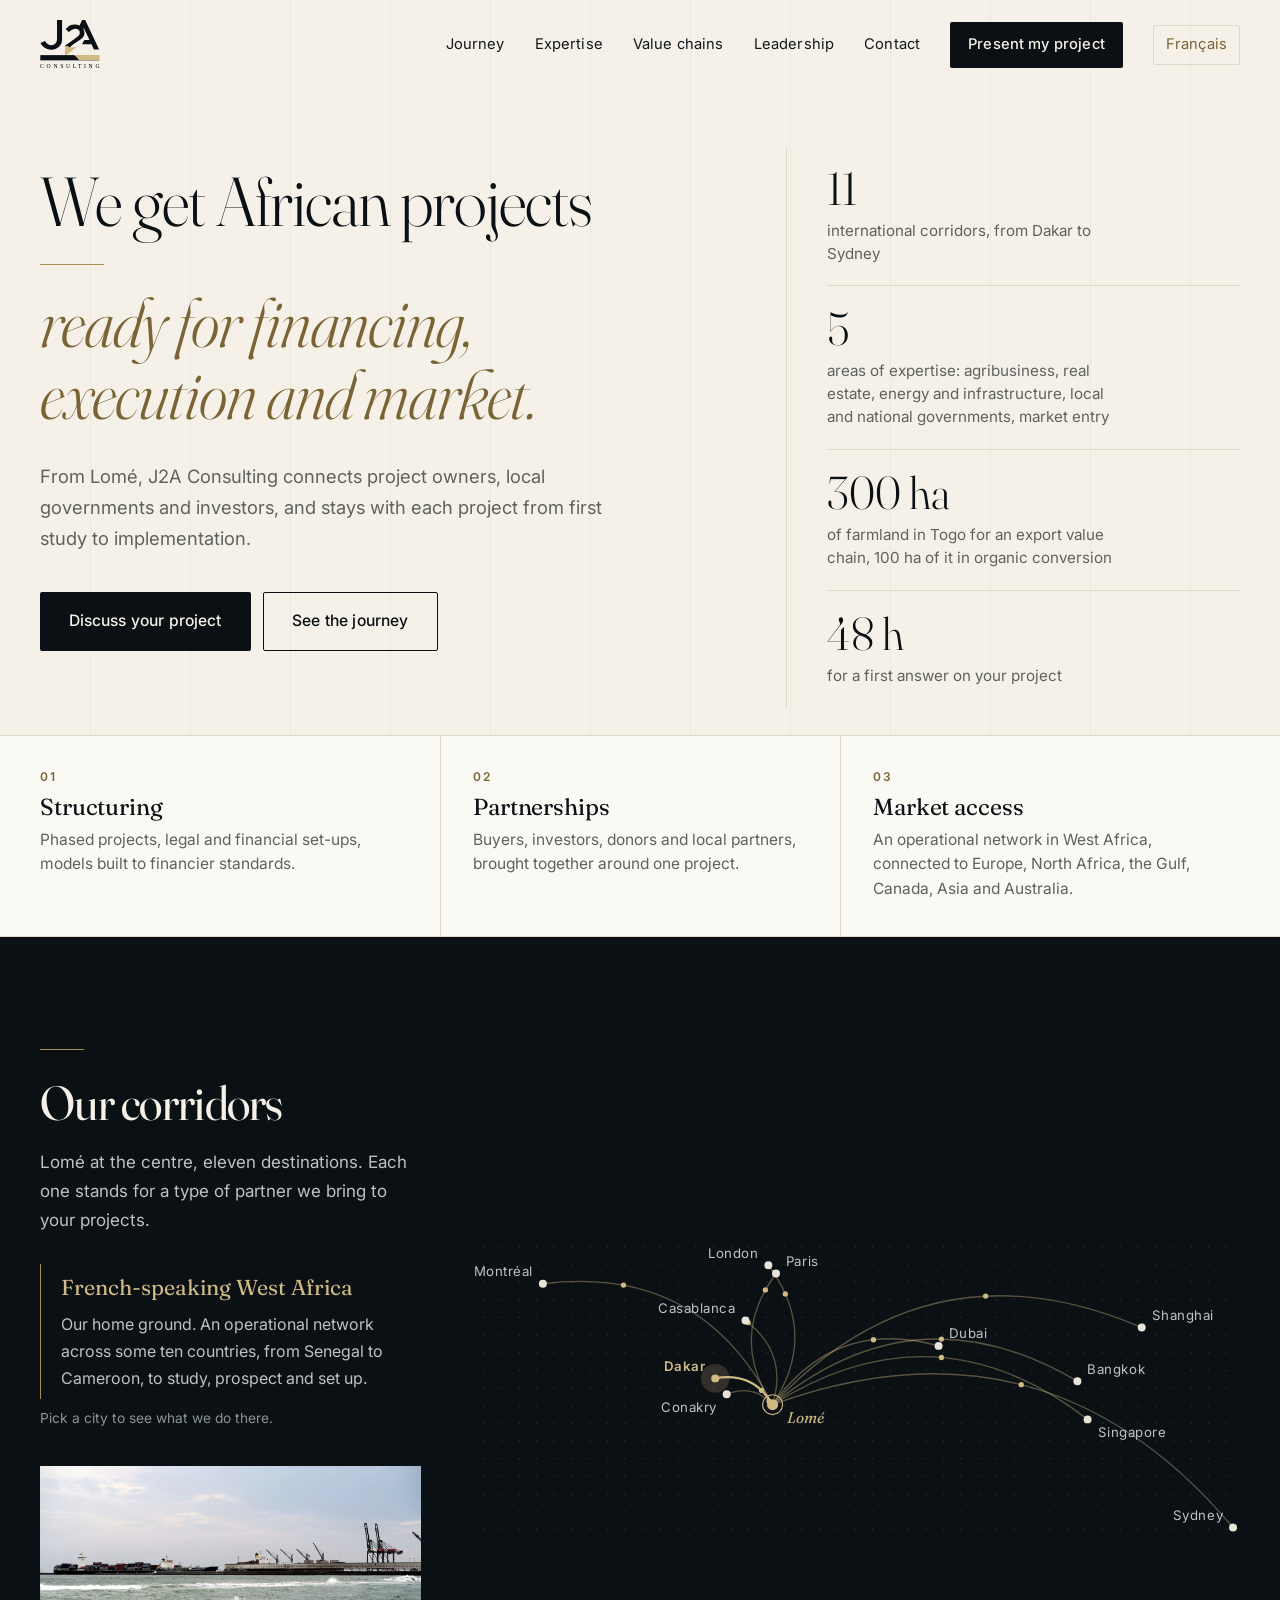
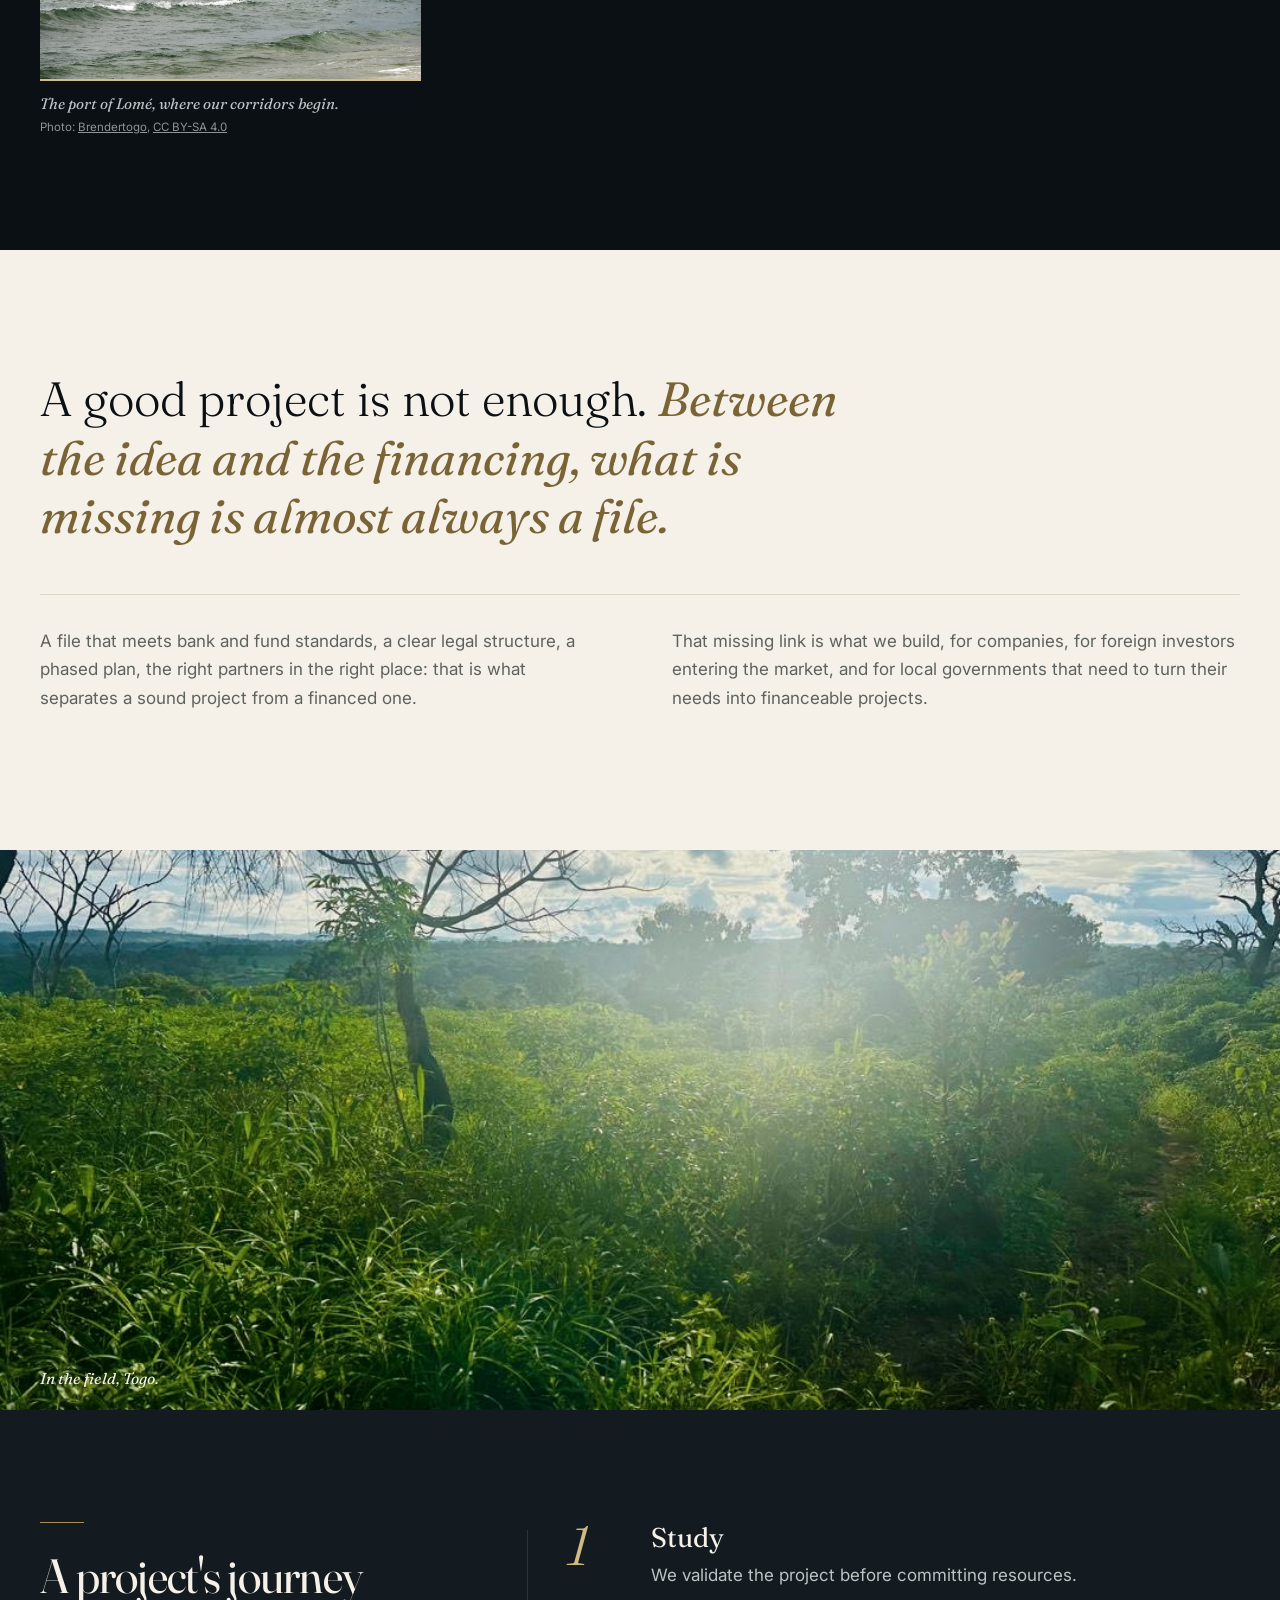
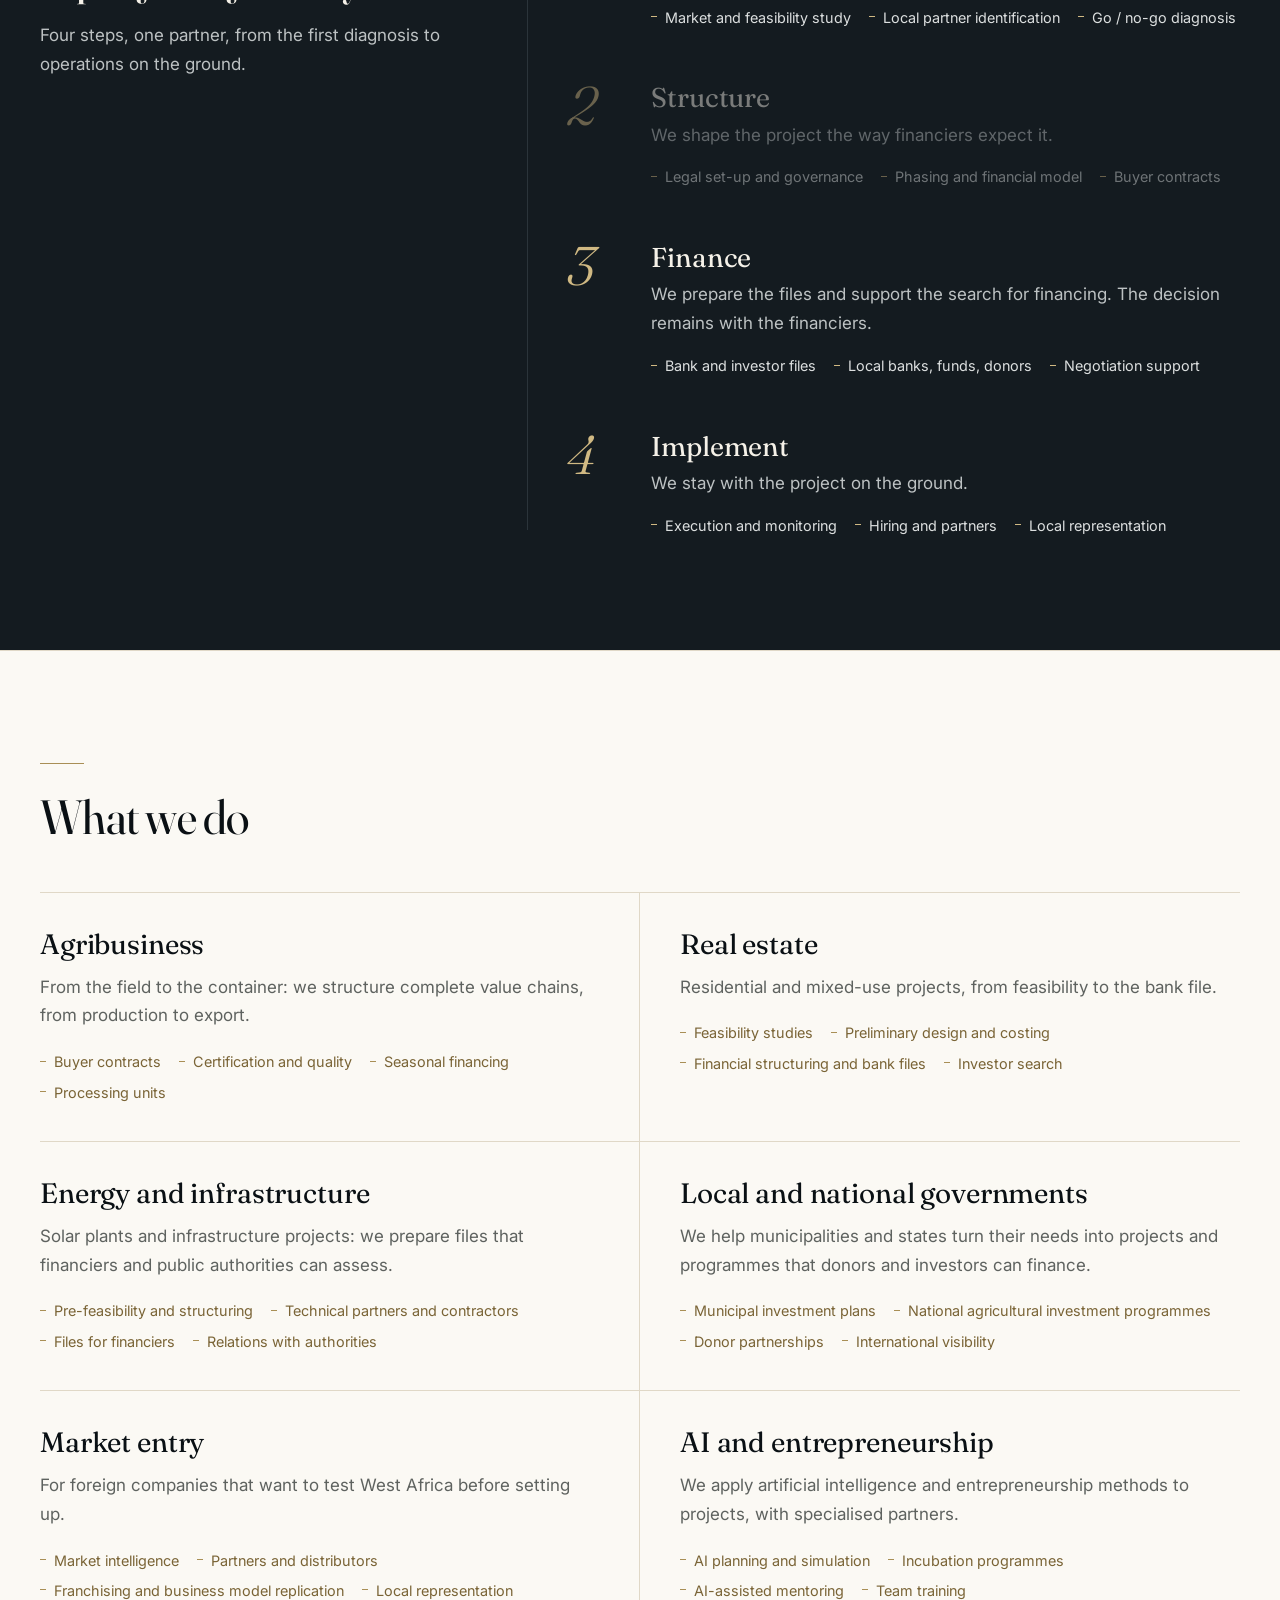
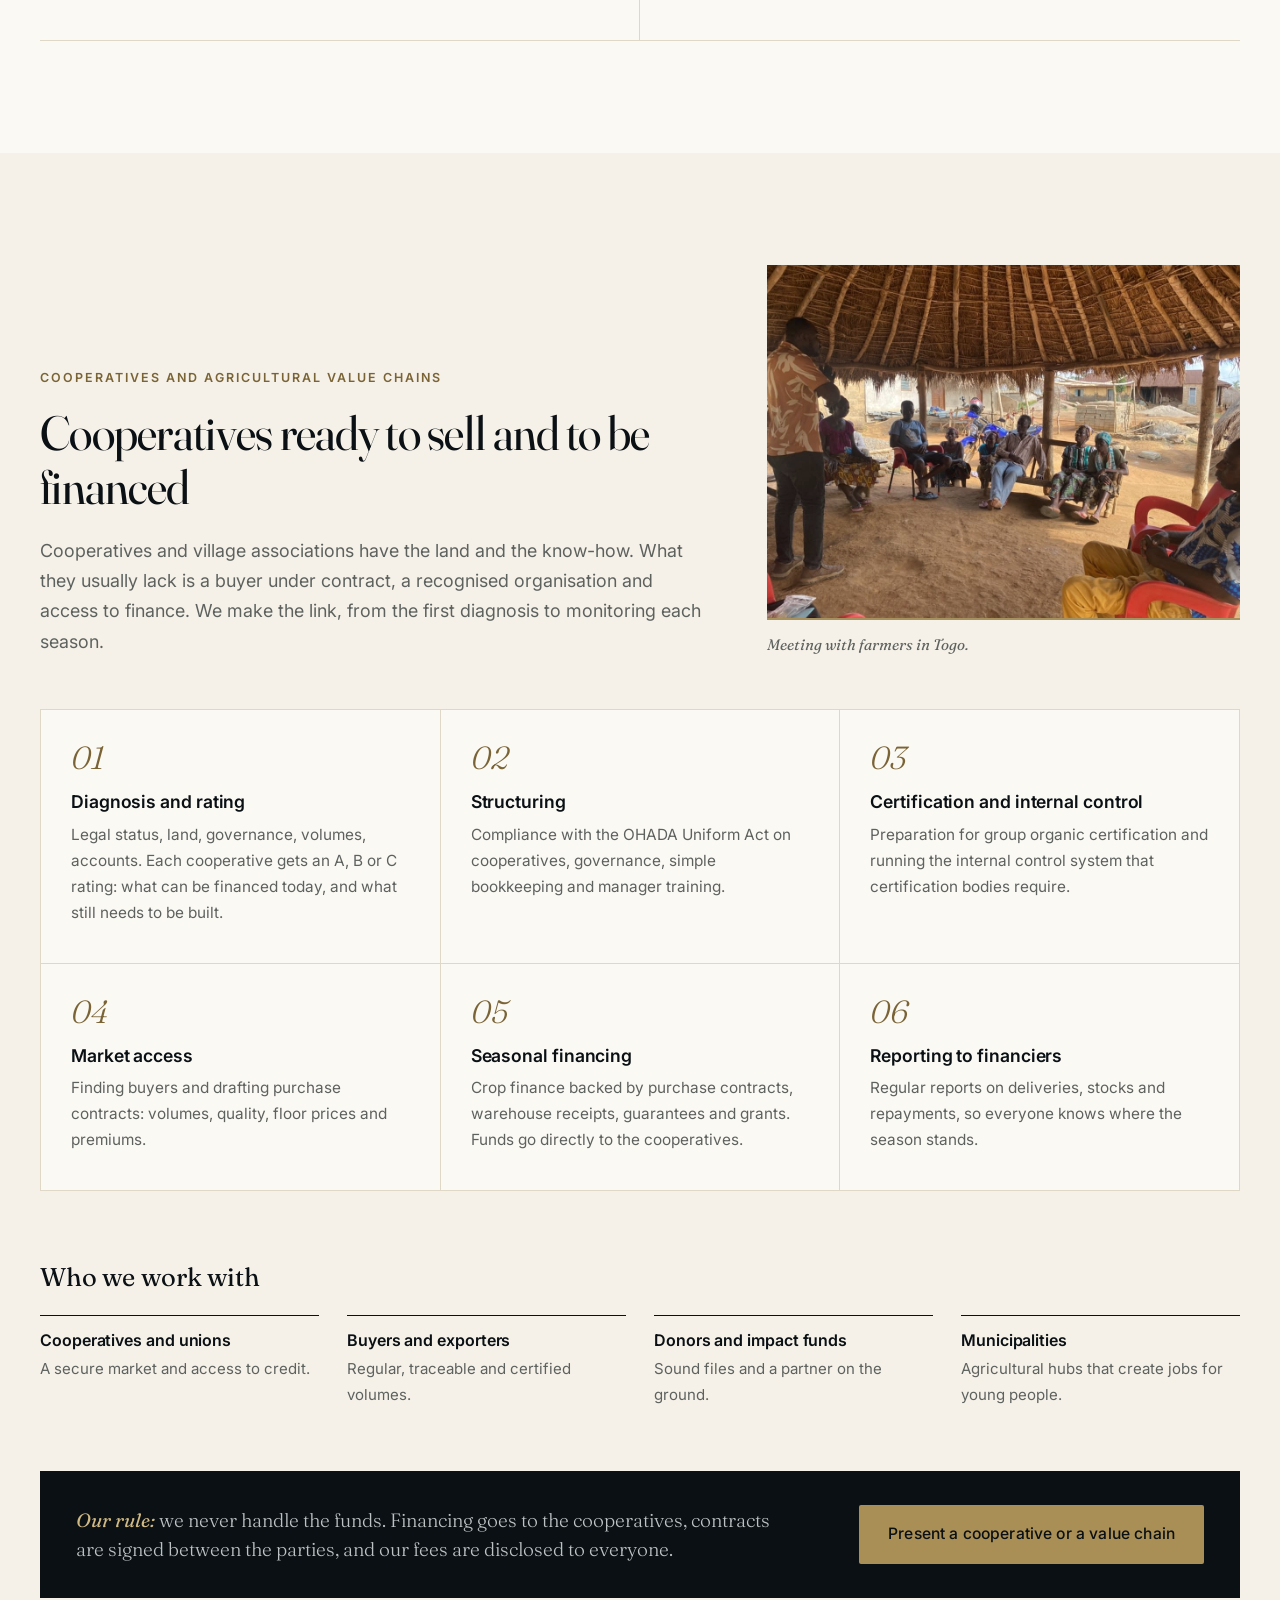
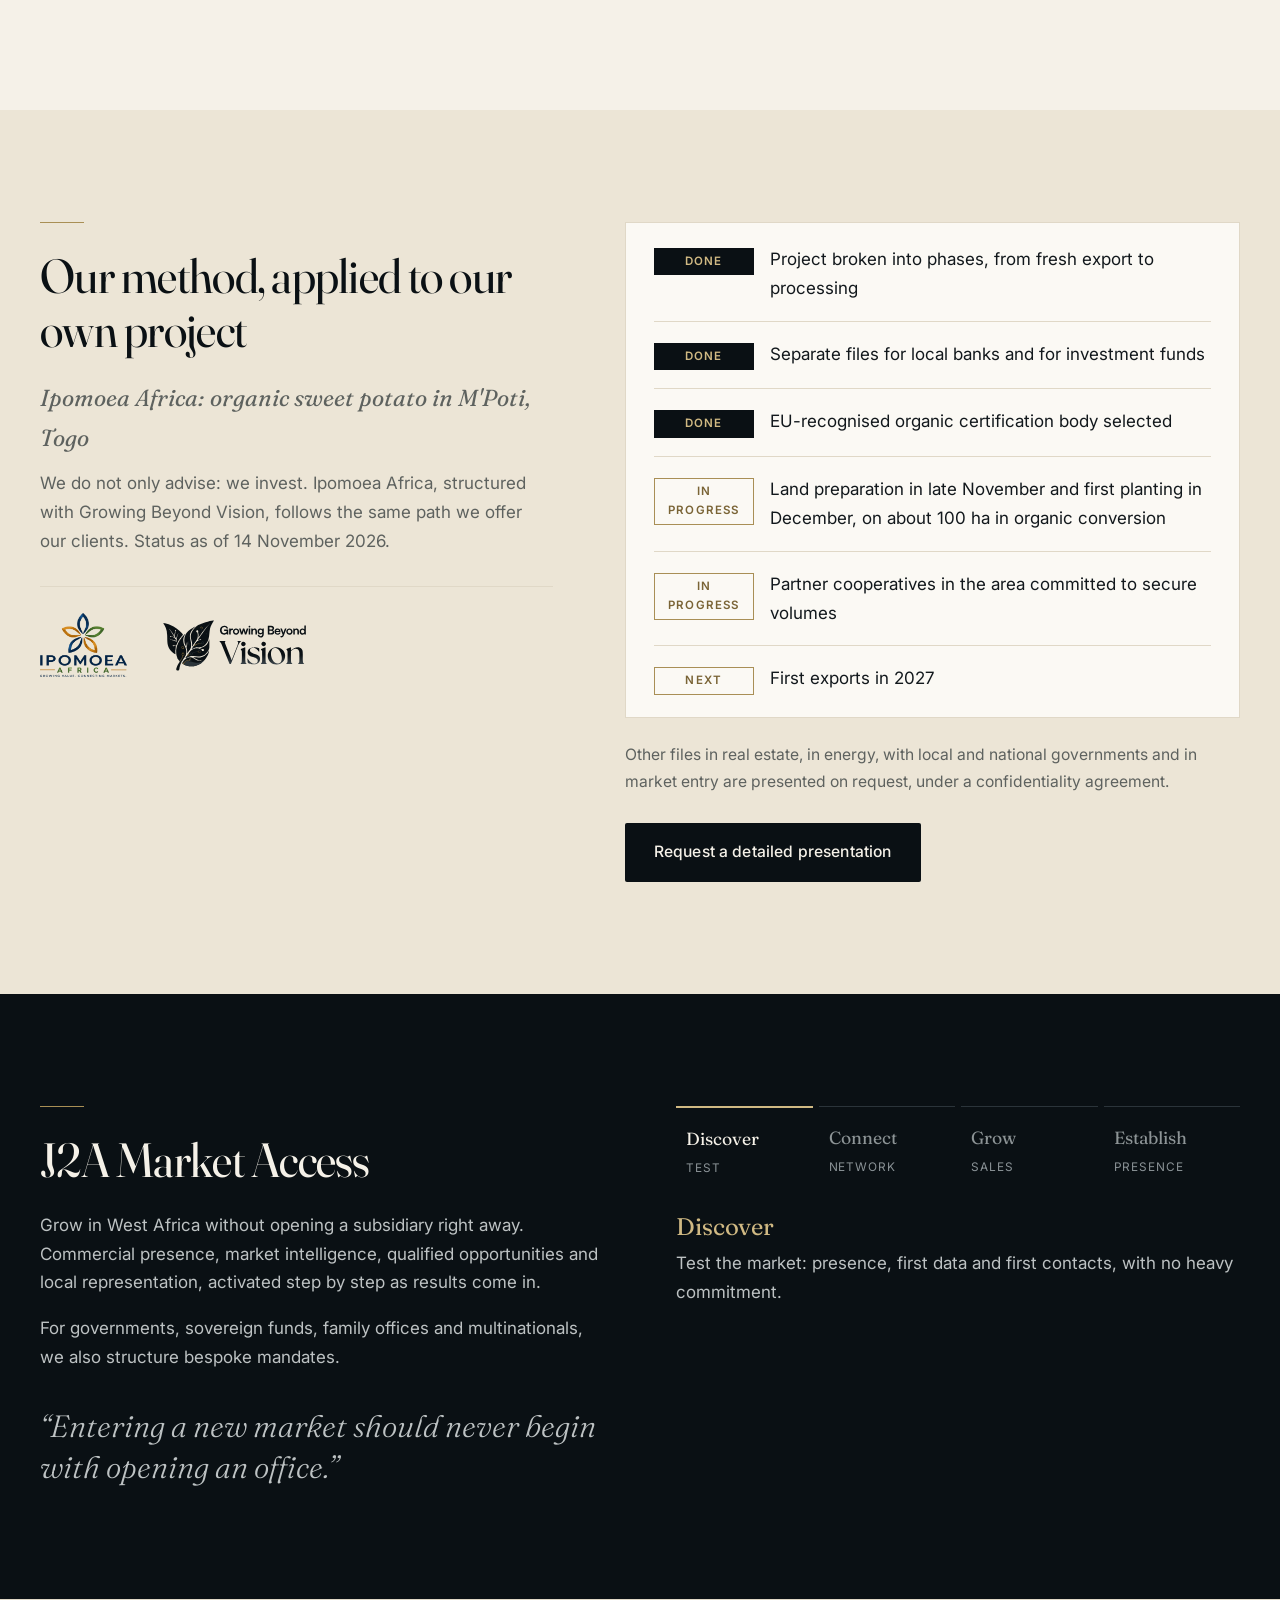
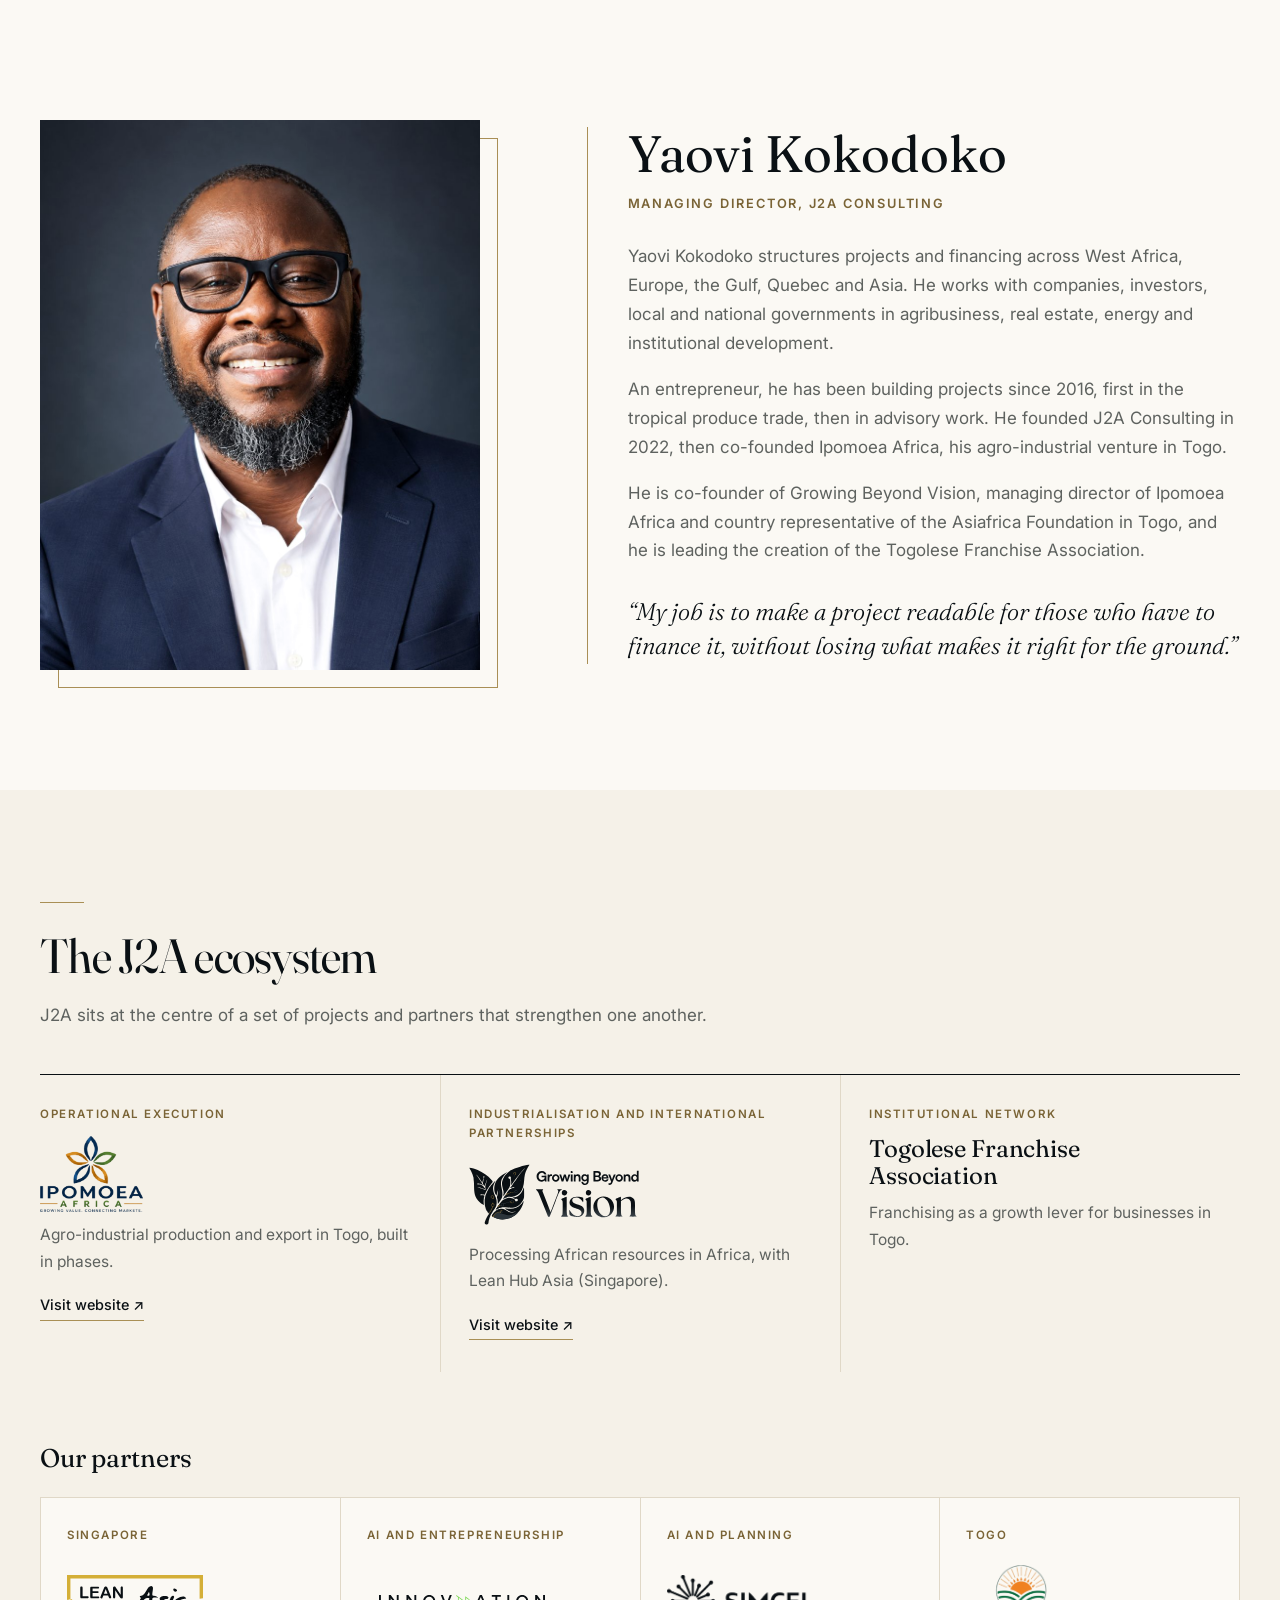
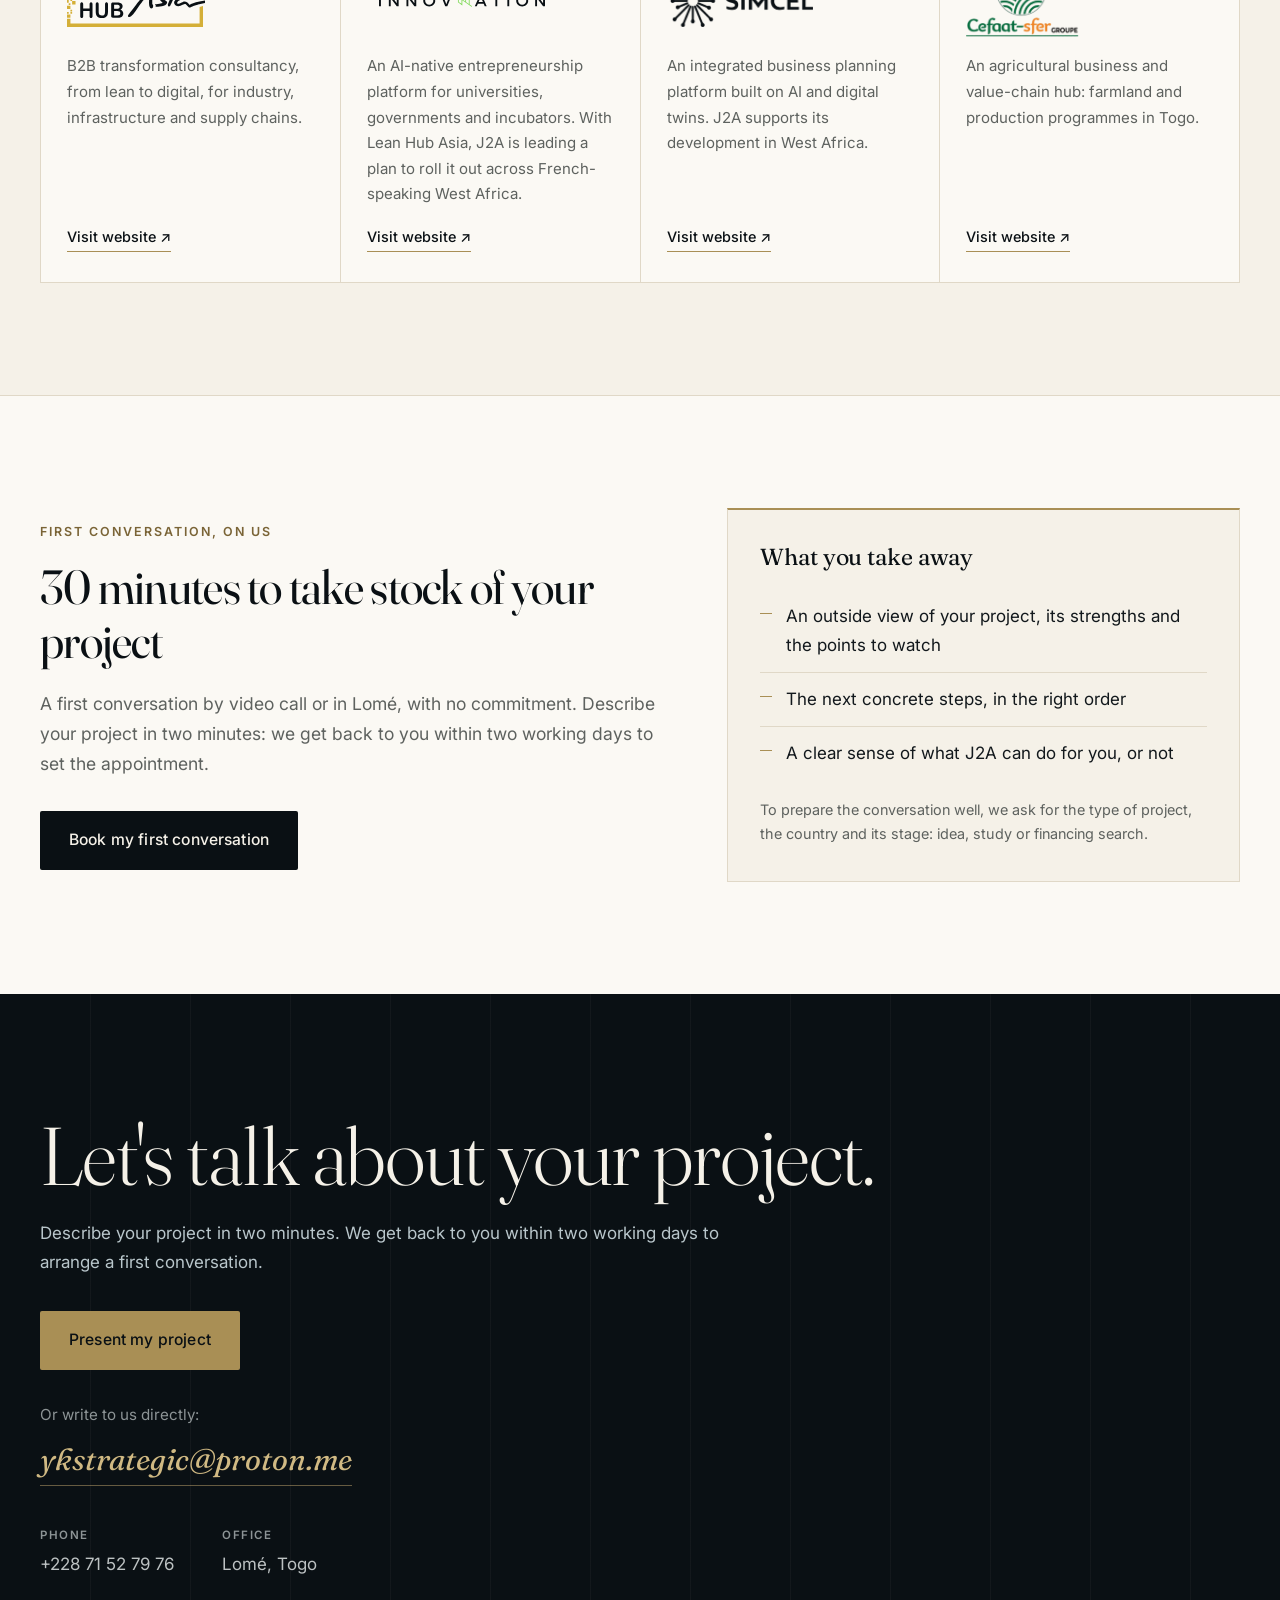
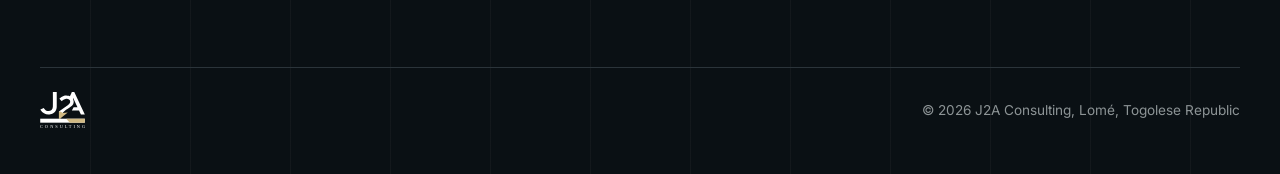
==== commit d8038e95: "Profil du dirigeant (EN)" ====
--- a/en/index.html
+++ b/en/index.html
@@ -860,7 +860,7 @@
 <section class="expertise" id="expertises">
   <div class="wrap">
     <h2>What we do</h2>
-    <div class="exp-grid"><article class="exp-card"><h3>Agribusiness</h3><p>From the field to the container: we structure complete value chains, from production to export.</p><ul><li>Buyer contracts</li><li>Certification and quality</li><li>Seasonal financing</li><li>Processing units</li></ul></article><article class="exp-card"><h3>Real estate</h3><p>Residential and mixed-use projects, from feasibility to the bank file, with a civil engineer's eye.</p><ul><li>Feasibility studies</li><li>Preliminary design and costing</li><li>Financial structuring and bank files</li><li>Investor search</li></ul></article><article class="exp-card"><h3>Energy and infrastructure</h3><p>Solar plants and infrastructure projects: we prepare files that financiers and public authorities can assess.</p><ul><li>Pre-feasibility and structuring</li><li>Technical partners and contractors</li><li>Files for financiers</li><li>Relations with authorities</li></ul></article><article class="exp-card"><h3>Local and national governments</h3><p>We help municipalities and states turn their needs into projects and programmes that donors and investors can finance.</p><ul><li>Municipal investment plans</li><li>National agricultural investment programmes</li><li>Donor partnerships</li><li>International visibility</li></ul></article><article class="exp-card"><h3>Market entry</h3><p>For foreign companies that want to test West Africa before setting up.</p><ul><li>Market intelligence</li><li>Partners and distributors</li><li>Franchising and business model replication</li><li>Local representation</li></ul></article><article class="exp-card"><h3>AI and entrepreneurship</h3><p>We apply artificial intelligence and entrepreneurship methods to projects, with specialised partners.</p><ul><li>AI planning and simulation</li><li>Incubation programmes</li><li>AI-assisted mentoring</li><li>Team training</li></ul></article></div>
+    <div class="exp-grid"><article class="exp-card"><h3>Agribusiness</h3><p>From the field to the container: we structure complete value chains, from production to export.</p><ul><li>Buyer contracts</li><li>Certification and quality</li><li>Seasonal financing</li><li>Processing units</li></ul></article><article class="exp-card"><h3>Real estate</h3><p>Residential and mixed-use projects, from feasibility to the bank file.</p><ul><li>Feasibility studies</li><li>Preliminary design and costing</li><li>Financial structuring and bank files</li><li>Investor search</li></ul></article><article class="exp-card"><h3>Energy and infrastructure</h3><p>Solar plants and infrastructure projects: we prepare files that financiers and public authorities can assess.</p><ul><li>Pre-feasibility and structuring</li><li>Technical partners and contractors</li><li>Files for financiers</li><li>Relations with authorities</li></ul></article><article class="exp-card"><h3>Local and national governments</h3><p>We help municipalities and states turn their needs into projects and programmes that donors and investors can finance.</p><ul><li>Municipal investment plans</li><li>National agricultural investment programmes</li><li>Donor partnerships</li><li>International visibility</li></ul></article><article class="exp-card"><h3>Market entry</h3><p>For foreign companies that want to test West Africa before setting up.</p><ul><li>Market intelligence</li><li>Partners and distributors</li><li>Franchising and business model replication</li><li>Local representation</li></ul></article><article class="exp-card"><h3>AI and entrepreneurship</h3><p>We apply artificial intelligence and entrepreneurship methods to projects, with specialised partners.</p><ul><li>AI planning and simulation</li><li>Incubation programmes</li><li>AI-assisted mentoring</li><li>Team training</li></ul></article></div>
   </div>
 </section>
 
@@ -921,7 +921,7 @@
       <h2 class="sr">Leadership</h2>
       <div class="name">Yaovi Kokodoko</div>
       <div class="role">Managing Director, J2A Consulting</div>
-      <p>Yaovi Kokodoko structures projects and financing across West Africa, Europe, the Gulf, Quebec and Asia. He works with companies, investors, local and national governments in agribusiness, real estate, energy and institutional development.</p><p>A civil engineer by training, he has been building projects since 2016, first in the tropical produce trade, then in advisory work. He founded J2A Consulting in 2022.</p><p>He is co-founder of Growing Beyond Vision, managing director of Ipomoea Africa and country representative of the Asiafrica Foundation in Togo, and he is leading the creation of the Togolese Franchise Association.</p>
+      <p>Yaovi Kokodoko structures projects and financing across West Africa, Europe, the Gulf, Quebec and Asia. He works with companies, investors, local and national governments in agribusiness, real estate, energy and institutional development.</p><p>An entrepreneur, he has been building projects since 2016, first in the tropical produce trade, then in advisory work. He founded J2A Consulting in 2022, then co-founded Ipomoea Africa, his agro-industrial venture in Togo.</p><p>He is co-founder of Growing Beyond Vision, managing director of Ipomoea Africa and country representative of the Asiafrica Foundation in Togo, and he is leading the creation of the Togolese Franchise Association.</p>
       <blockquote>“My job is to make a project readable for those who have to finance it, without losing what makes it right for the ground.”</blockquote>
     </div>
   </div>
